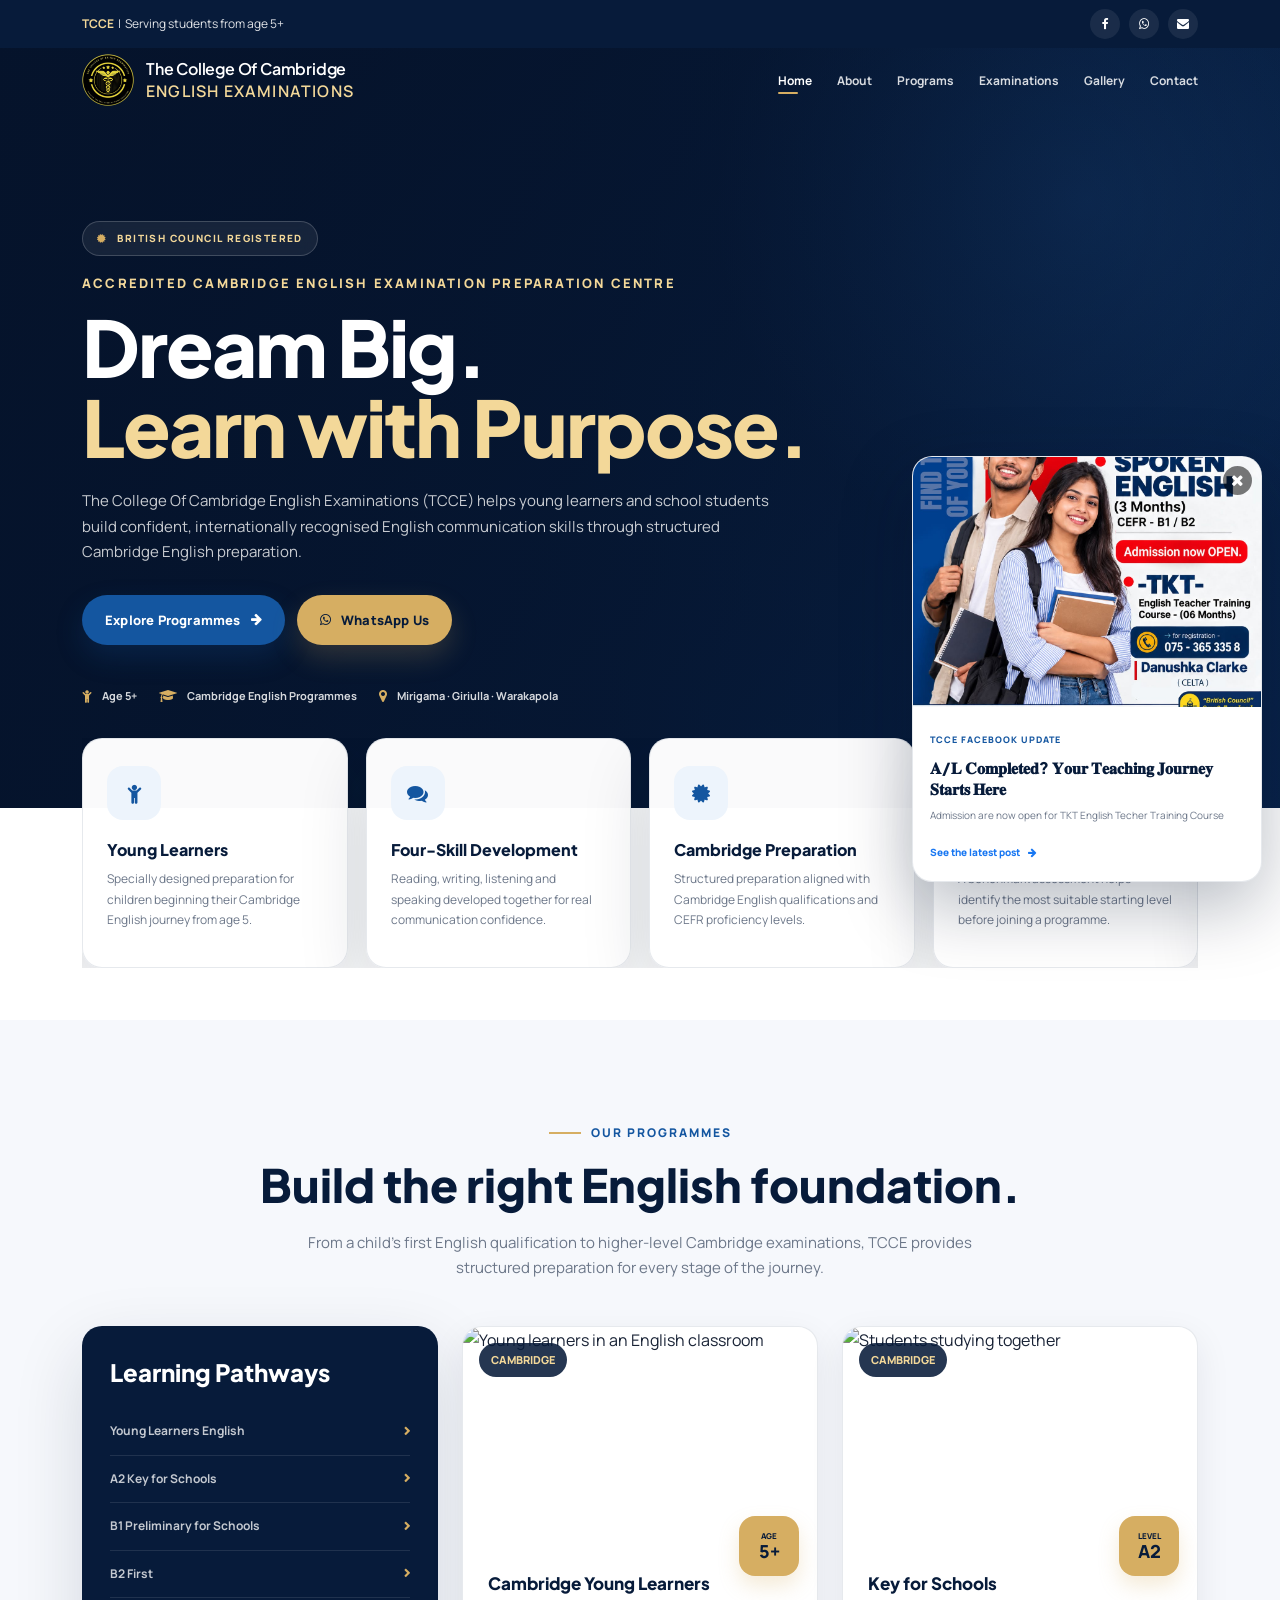
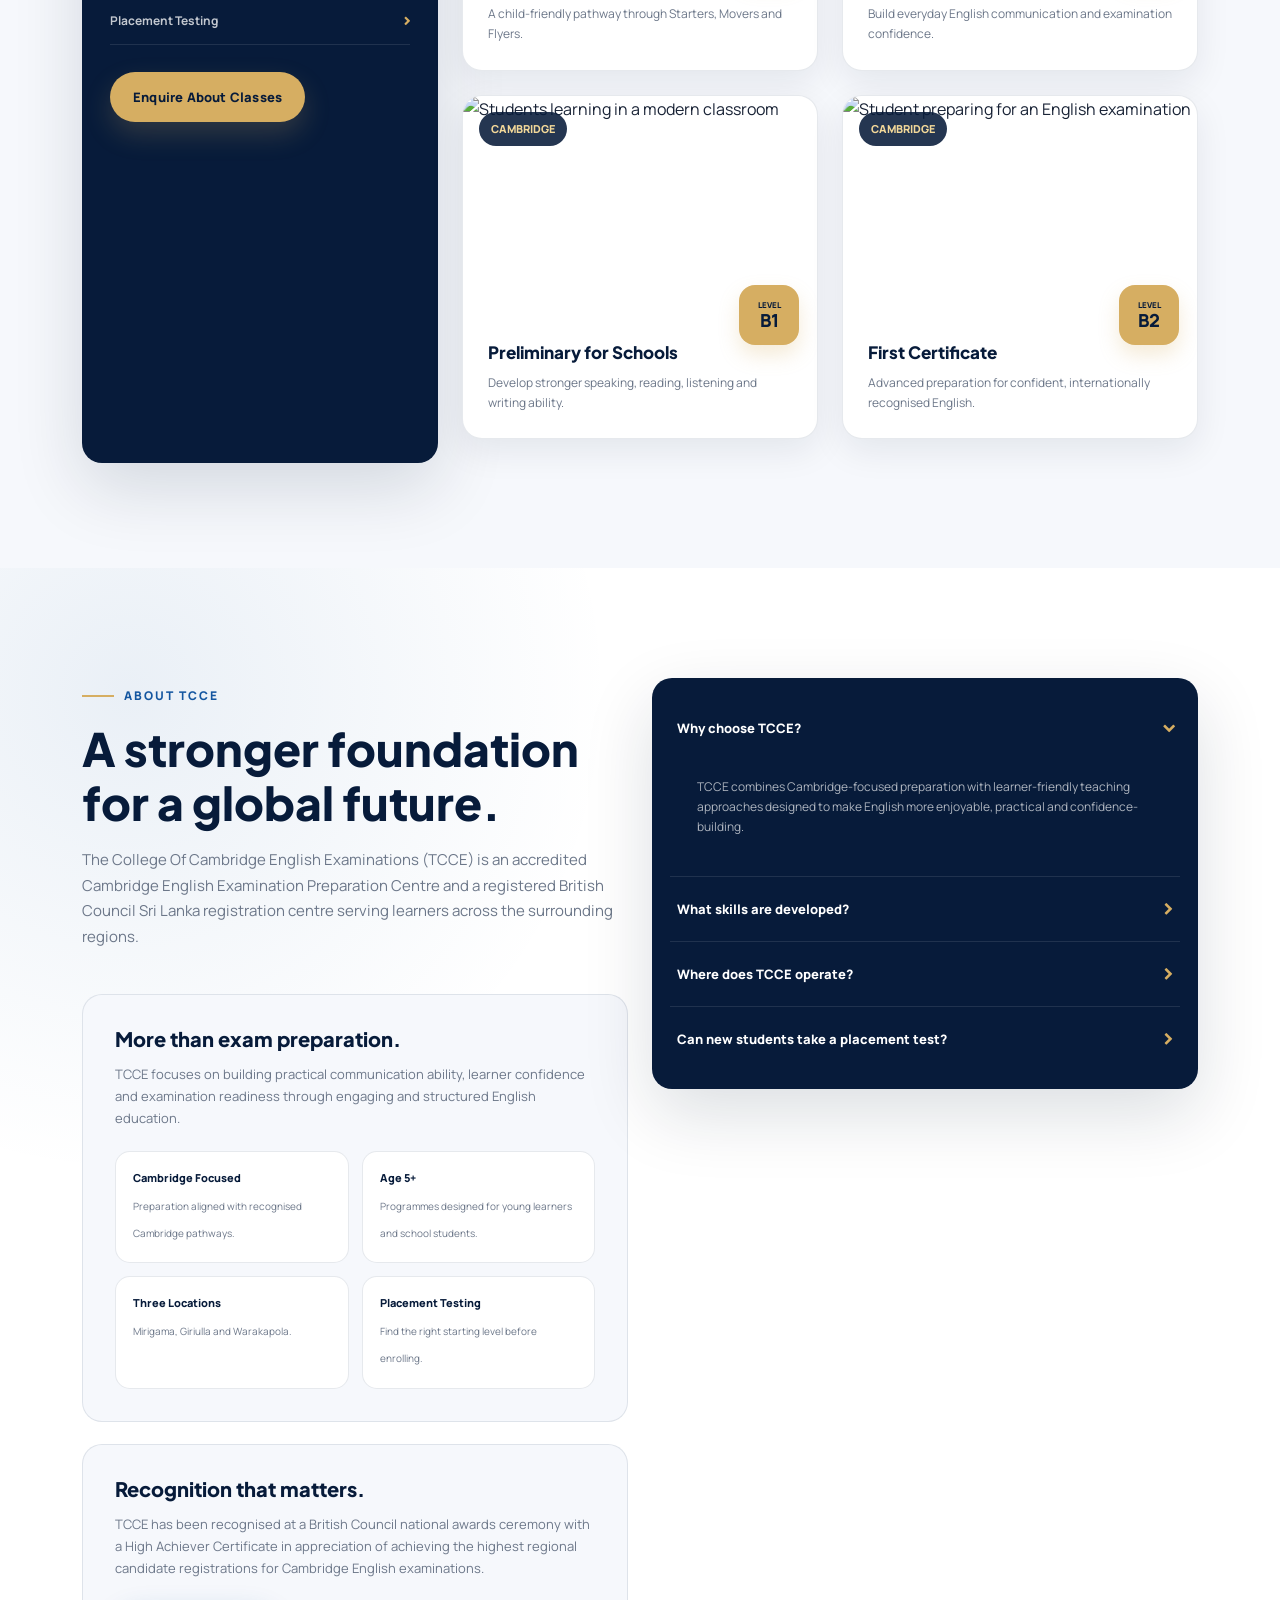
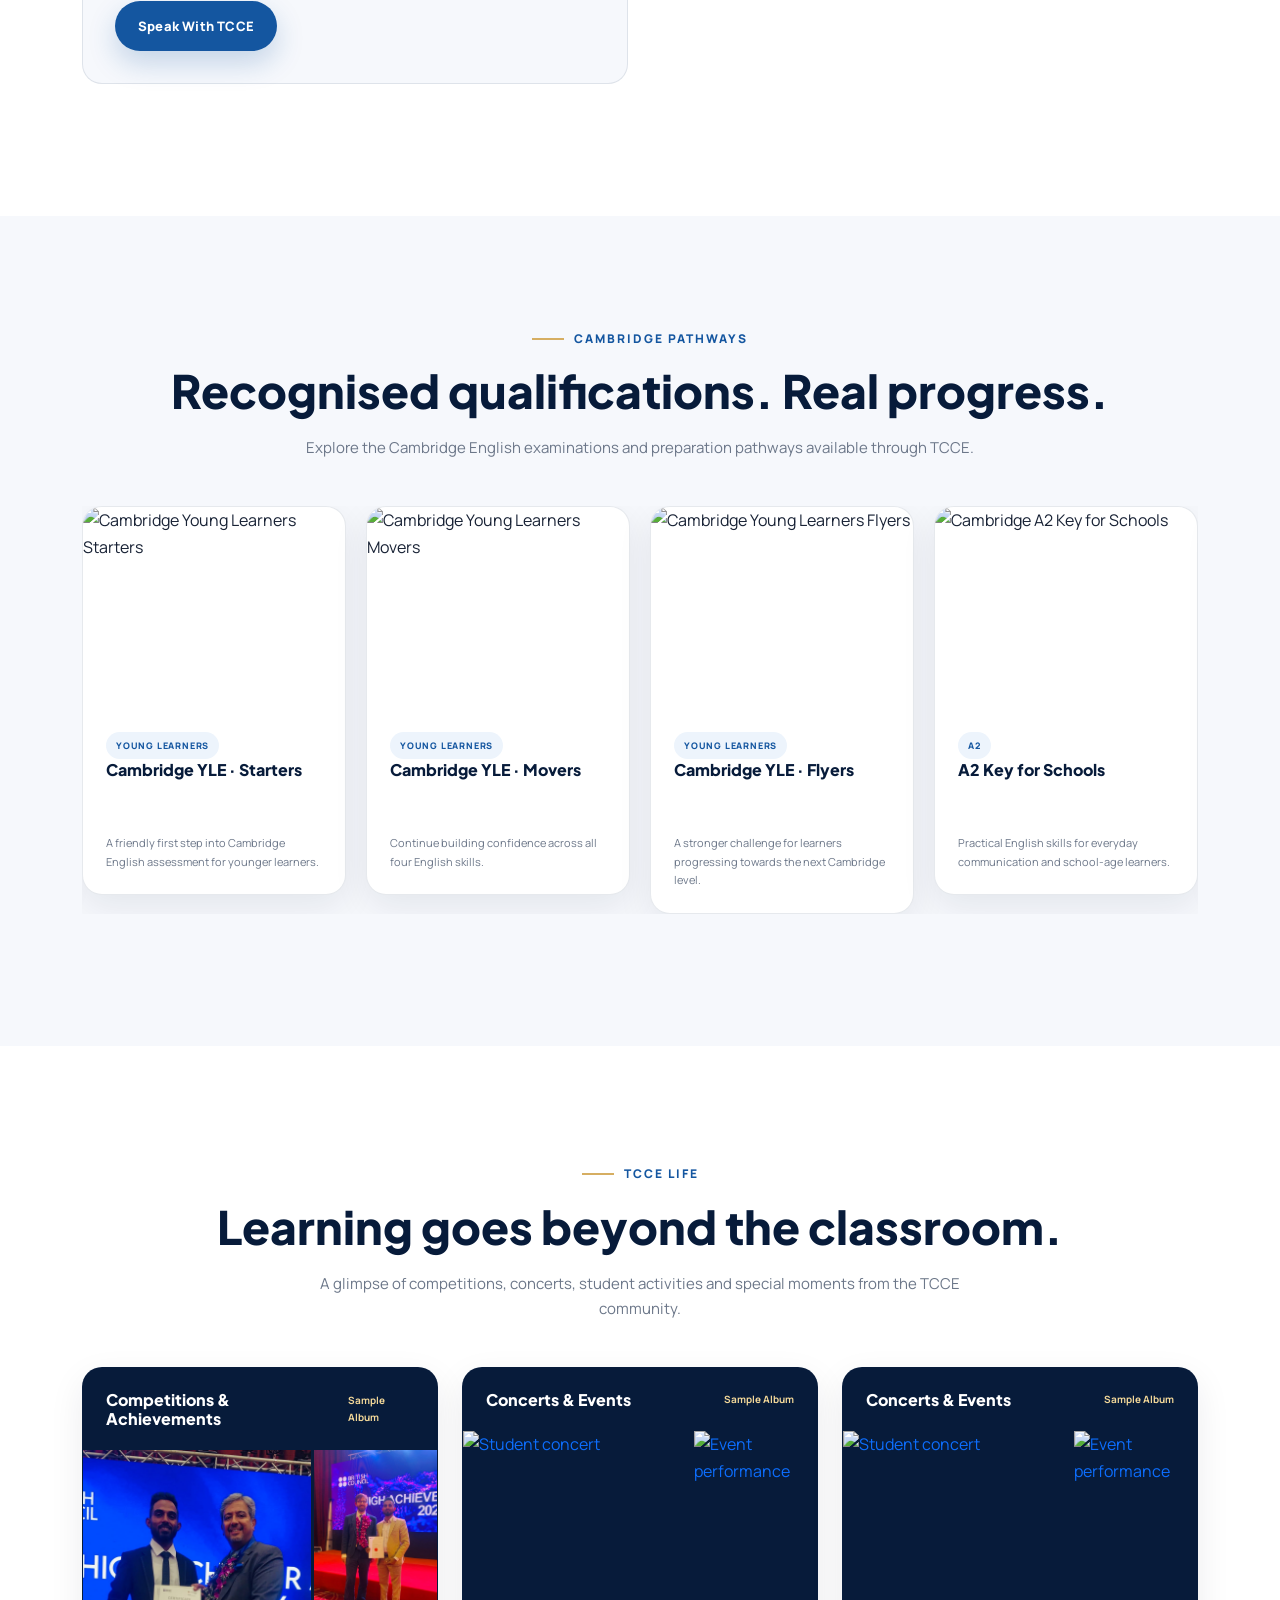
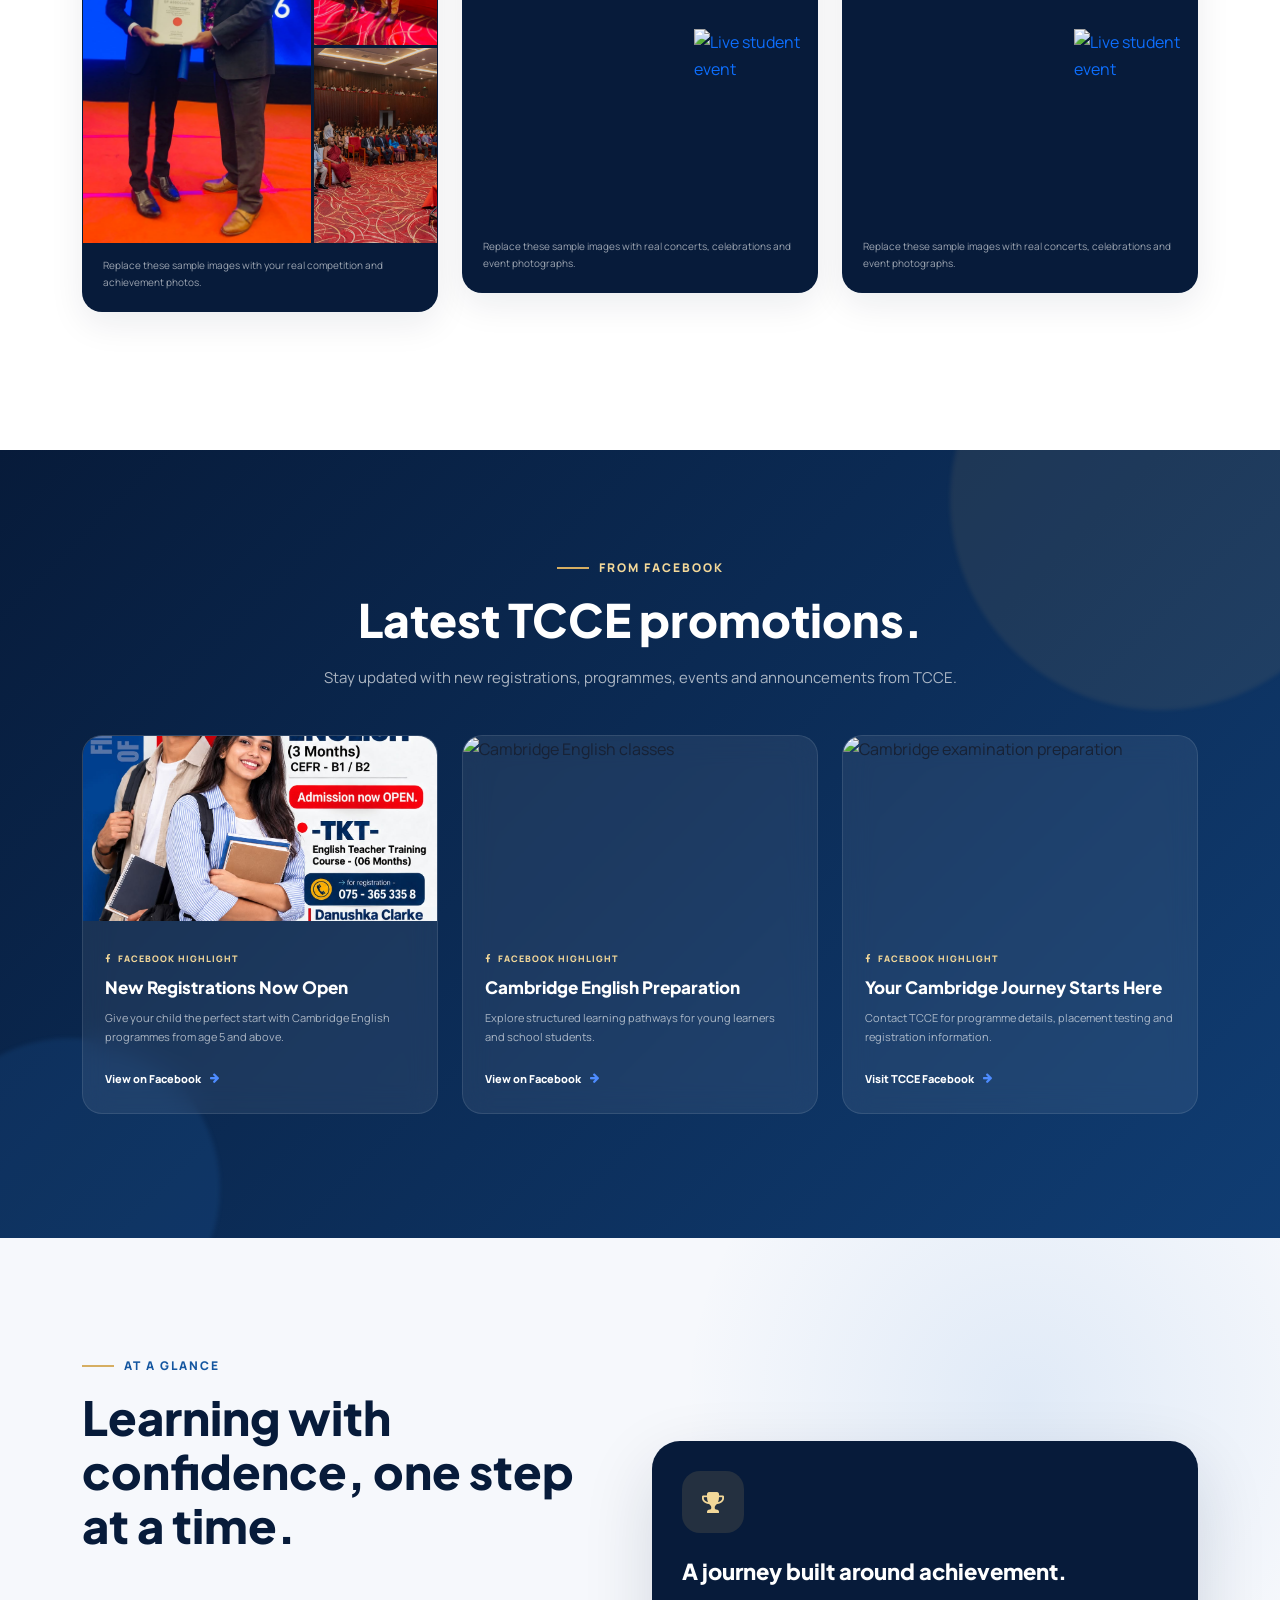
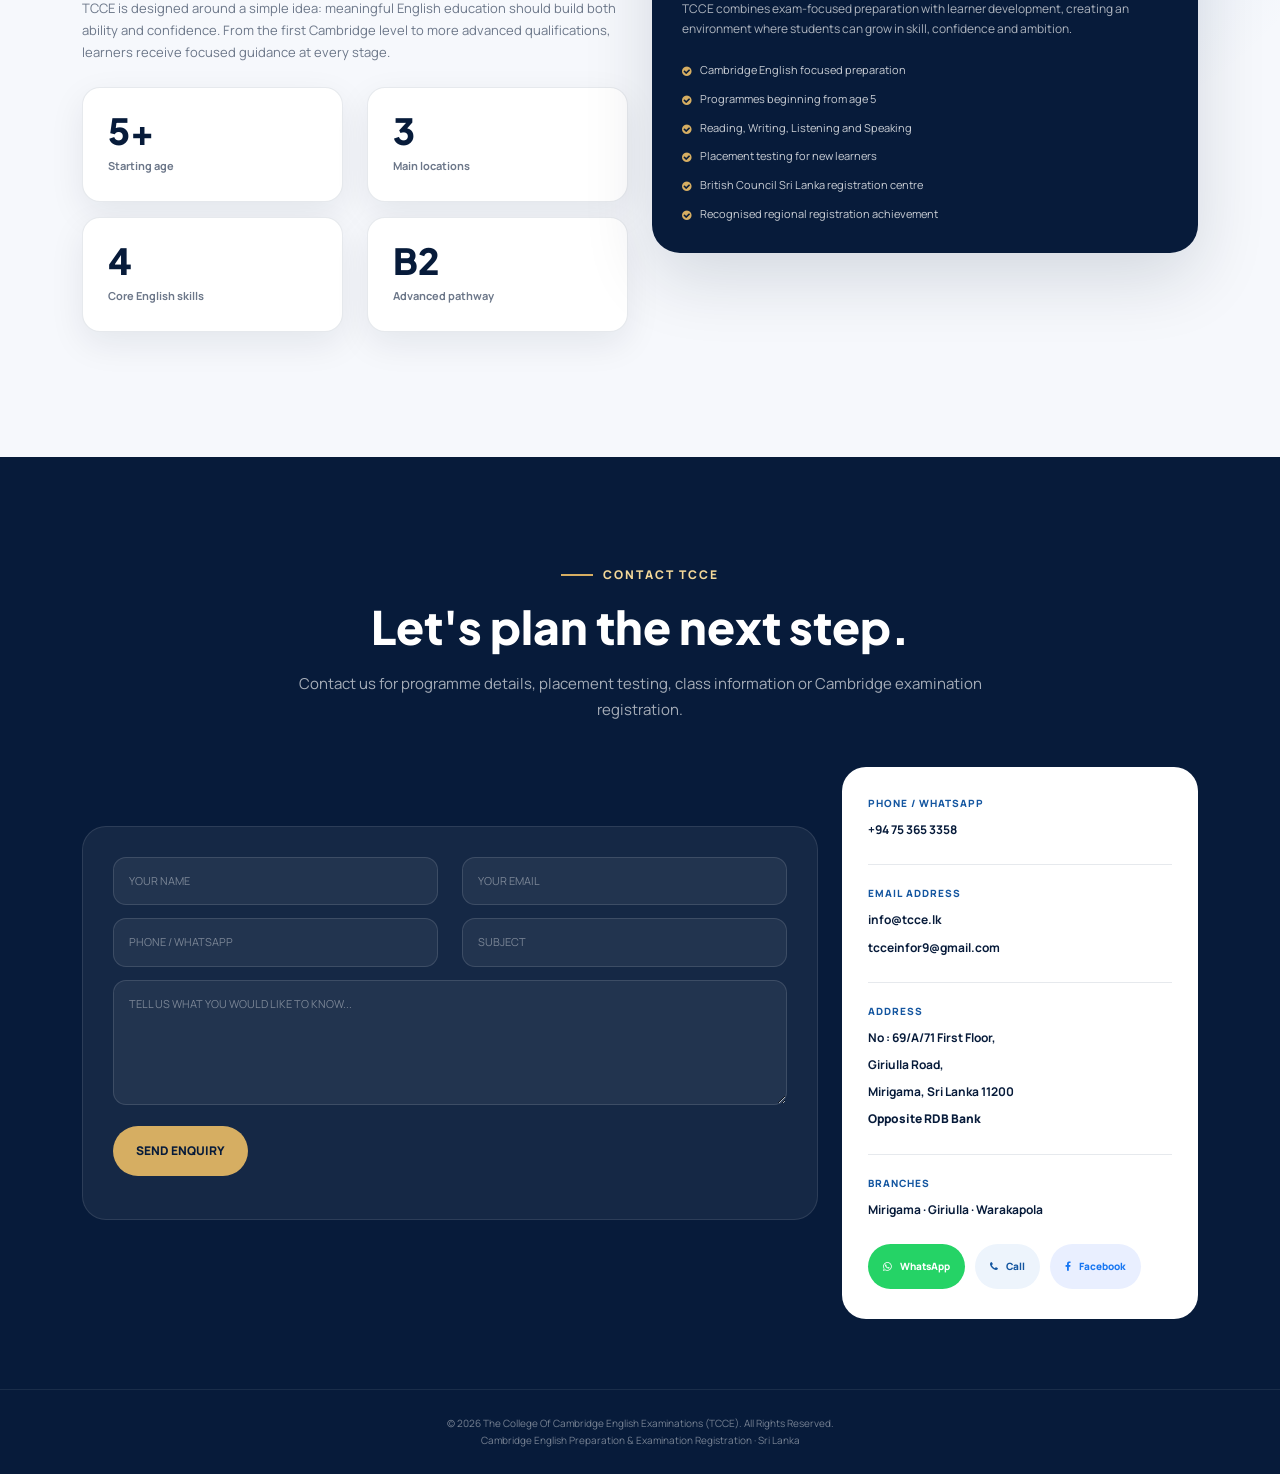
==== index.html @ 3c8681cf "demo-1 commit" ====
<!doctype html>
<html lang="en">
  <head>
    <meta charset="UTF-8" />

    <meta
      name="viewport"
      content="width=device-width, initial-scale=1, shrink-to-fit=no"
    />

    <meta
      name="description"
      content="The College Of Cambridge English Examinations (TCCE) is an accredited Cambridge English Examination Preparation Centre and British Council Sri Lanka registration centre serving students from age 5 and above."
    />

    <meta
      name="keywords"
      content="TCCE, Cambridge English, Cambridge Examinations Sri Lanka, Cambridge Young Learners, Mirigama English classes, Giriulla English classes, Warakapola English classes"
    />

    <meta
      name="author"
      content="The College Of Cambridge English Examinations"
    />

    <meta
      property="og:title"
      content="The College Of Cambridge English Examinations"
    />
    <meta
      property="og:description"
      content="Cambridge English preparation and examination registration for young learners and school students."
    />
    <meta property="og:type" content="website" />
    <meta property="og:url" content="https://tcce.lk" />

    <title>
      The College Of Cambridge English Examinations | TCCE Sri Lanka
    </title>

    <!-- Google Font -->
    <link
      href="https://fonts.googleapis.com/css2?family=Manrope:wght@400;500;600;700;800&family=Plus+Jakarta+Sans:wght@500;600;700;800&display=swap"
      rel="stylesheet"
    />

    <!-- Bootstrap -->
    <link href="css/bootstrap.min.css" rel="stylesheet" />

    <!-- Font Awesome -->
    <link rel="stylesheet" href="css/fontawesome.css" />

    <!-- Owl Carousel -->
    <link rel="stylesheet" href="css/owl.css" />

    <!-- Lightbox -->
    <link rel="stylesheet" href="css/lightbox.css" />

    <!-- Custom Styles -->
    <link rel="stylesheet" href="css/style.css" />
  </head>

  <body>
    <!-- =========================================================
     TOP BAR
========================================================= -->

    <div class="sub-header">
      <div class="container">
        <div class="row align-items-center">
          <div class="col-lg-8 col-sm-8">
            <div class="left-content">
              <p>
                <strong>TCCE</strong>
                &nbsp;|&nbsp; Serving students from age 5+
              </p>
            </div>
          </div>

          <div class="col-lg-4 col-sm-4">
            <div class="right-icons">
              <ul>
                <li>
                  <a
                    href="https://www.facebook.com/p/The-College-Of-Cambridge-English-Examinations-100087502778471/"
                    target="_blank"
                    aria-label="Facebook"
                  >
                    <i class="fa fa-facebook"></i>
                  </a>
                </li>

                <li>
                  <a
                    href="https://wa.me/94753653358"
                    target="_blank"
                    aria-label="WhatsApp"
                  >
                    <i class="fa fa-whatsapp"></i>
                  </a>
                </li>

                <li>
                  <a href="mailto:info@tcce.lk" aria-label="Email">
                    <i class="fa fa-envelope"></i>
                  </a>
                </li>
              </ul>
            </div>
          </div>
        </div>
      </div>
    </div>

    <!-- =========================================================
     HEADER
========================================================= -->

    <header class="header-area header-sticky">
      <div class="container">
        <div class="row">
          <div class="col-12">
            <nav class="main-nav">
              <a href="#top" class="logo">
                <img src="images/tcce-logo.png" alt="TCCE Logo" />

                <span class="logo-text">
                  <strong>The College Of Cambridge</strong>
                  <span>English Examinations</span>
                </span>
              </a>

              <ul class="nav">
                <li>
                  <a href="#top" class="active">Home</a>
                </li>

                <li>
                  <a href="#about">About</a>
                </li>

                <li>
                  <a href="#programs">Programs</a>
                </li>

                <li>
                  <a href="#examinations">Examinations</a>
                </li>

                <li>
                  <a href="#gallery">Gallery</a>
                </li>

                <li>
                  <a href="#contact">Contact</a>
                </li>
              </ul>

              <a class="menu-trigger">
                <span>Menu</span>
              </a>
            </nav>
          </div>
        </div>
      </div>
    </header>

    <!-- =========================================================
     HERO
========================================================= -->

    <section class="section main-banner" id="top" data-section="top">
      <video autoplay muted loop playsinline id="bg-video">
        <source src="media/course-video.mp4" type="video/mp4" />
      </video>

      <div class="video-overlay header-text">
        <div class="container">
          <div class="row">
            <div class="col-lg-12">
              <div class="caption">
                <div class="hero-badge">
                  <i class="fa fa-certificate"></i>
                  British Council Registered
                </div>

                <h6>
                  Accredited Cambridge English Examination Preparation Centre
                </h6>

                <h2>
                  Dream Big.<br />
                  <span>Learn with Purpose.</span>
                </h2>

                <p>
                  The College Of Cambridge English Examinations (TCCE) helps
                  young learners and school students build confident,
                  internationally recognised English communication skills
                  through structured Cambridge English preparation.
                </p>

                <div class="hero-buttons">
                  <a href="#programs" class="primary-btn">
                    Explore Programmes
                    <i class="fa fa-arrow-right"></i>
                  </a>

                  <a
                    href="https://wa.me/94753653358"
                    target="_blank"
                    class="secondary-btn"
                  >
                    <i class="fa fa-whatsapp"></i>
                    WhatsApp Us
                  </a>
                </div>

                <div class="hero-meta">
                  <div class="hero-meta-item">
                    <i class="fa fa-child"></i>
                    Age 5+
                  </div>

                  <div class="hero-meta-item">
                    <i class="fa fa-graduation-cap"></i>
                    Cambridge English Programmes
                  </div>

                  <div class="hero-meta-item">
                    <i class="fa fa-map-marker"></i>
                    Mirigama · Giriulla · Warakapola
                  </div>
                </div>
              </div>
            </div>
          </div>
        </div>
      </div>
    </section>

    <!-- =========================================================
     FEATURE STRIP
========================================================= -->

    <section class="services">
      <div class="container">
        <div class="row">
          <div class="col-lg-12">
            <div class="owl-service-item owl-carousel">
              <div class="item">
                <div class="icon">
                  <i class="fa fa-child"></i>
                </div>

                <div class="down-content">
                  <h4>Young Learners</h4>

                  <p>
                    Specially designed preparation for children beginning their
                    Cambridge English journey from age 5.
                  </p>
                </div>
              </div>

              <div class="item">
                <div class="icon">
                  <i class="fa fa-comments"></i>
                </div>

                <div class="down-content">
                  <h4>Four-Skill Development</h4>

                  <p>
                    Reading, writing, listening and speaking developed together
                    for real communication confidence.
                  </p>
                </div>
              </div>

              <div class="item">
                <div class="icon">
                  <i class="fa fa-certificate"></i>
                </div>

                <div class="down-content">
                  <h4>Cambridge Preparation</h4>

                  <p>
                    Structured preparation aligned with Cambridge English
                    qualifications and CEFR proficiency levels.
                  </p>
                </div>
              </div>

              <div class="item">
                <div class="icon">
                  <i class="fa fa-search"></i>
                </div>

                <div class="down-content">
                  <h4>Placement Testing</h4>

                  <p>
                    A benchmark assessment helps identify the most suitable
                    starting level before joining a programme.
                  </p>
                </div>
              </div>

              <div class="item">
                <div class="icon">
                  <i class="fa fa-map-marker"></i>
                </div>

                <div class="down-content">
                  <h4>Three Main Locations</h4>

                  <p>
                    Students can access TCCE programmes across Mirigama,
                    Giriulla and Warakapola.
                  </p>
                </div>
              </div>
            </div>
          </div>
        </div>
      </div>
    </section>

    <!-- =========================================================
     PROGRAMS
========================================================= -->

    <section class="upcoming-meetings" id="programs">
      <div class="container">
        <div class="row">
          <div class="col-lg-12">
            <div class="section-heading center-heading">
              <div class="eyebrow">Our Programmes</div>

              <h2>Build the right English foundation.</h2>

              <p>
                From a child's first English qualification to higher-level
                Cambridge examinations, TCCE provides structured preparation for
                every stage of the journey.
              </p>
            </div>
          </div>

          <div class="col-lg-4">
            <div class="categories">
              <h4>Learning Pathways</h4>

              <ul>
                <li>
                  <a href="#examinations">Young Learners English</a>
                </li>

                <li>
                  <a href="#examinations">A2 Key for Schools</a>
                </li>

                <li>
                  <a href="#examinations">B1 Preliminary for Schools</a>
                </li>

                <li>
                  <a href="#examinations">B2 First</a>
                </li>

                <li>
                  <a href="#contact">Placement Testing</a>
                </li>
              </ul>

              <div class="main-button-yellow">
                <a href="#contact"> Enquire About Classes </a>
              </div>
            </div>
          </div>

          <div class="col-lg-8">
            <div class="row">
              <div class="col-lg-6 mb-4">
                <div class="meeting-item">
                  <div class="thumb">
                    <div class="price">
                      <span>Programme</span>
                    </div>

                    <img
                      src="https://images.unsplash.com/photo-1503676260728-1c00da094a0b?auto=format&fit=crop&w=900&q=85"
                      alt="Young learners in an English classroom"
                    />
                  </div>

                  <div class="down-content">
                    <div class="date">
                      <h6>
                        Age
                        <span>5+</span>
                      </h6>
                    </div>

                    <a href="#examinations">
                      <h4>Cambridge Young Learners</h4>
                    </a>

                    <p>
                      A child-friendly pathway through Starters, Movers and
                      Flyers.
                    </p>
                  </div>
                </div>
              </div>

              <div class="col-lg-6 mb-4">
                <div class="meeting-item">
                  <div class="thumb">
                    <div class="price">
                      <span>Programme</span>
                    </div>

                    <img
                      src="https://images.unsplash.com/photo-1523240795612-9a054b0db644?auto=format&fit=crop&w=900&q=85"
                      alt="Students studying together"
                    />
                  </div>

                  <div class="down-content">
                    <div class="date">
                      <h6>
                        Level
                        <span>A2</span>
                      </h6>
                    </div>

                    <a href="#examinations">
                      <h4>Key for Schools</h4>
                    </a>

                    <p>
                      Build everyday English communication and examination
                      confidence.
                    </p>
                  </div>
                </div>
              </div>

              <div class="col-lg-6 mb-4">
                <div class="meeting-item">
                  <div class="thumb">
                    <div class="price">
                      <span>Programme</span>
                    </div>

                    <img
                      src="https://images.unsplash.com/photo-1524178232363-1fb2b075b655?auto=format&fit=crop&w=900&q=85"
                      alt="Students learning in a modern classroom"
                    />
                  </div>

                  <div class="down-content">
                    <div class="date">
                      <h6>
                        Level
                        <span>B1</span>
                      </h6>
                    </div>

                    <a href="#examinations">
                      <h4>Preliminary for Schools</h4>
                    </a>

                    <p>
                      Develop stronger speaking, reading, listening and writing
                      ability.
                    </p>
                  </div>
                </div>
              </div>

              <div class="col-lg-6 mb-4">
                <div class="meeting-item">
                  <div class="thumb">
                    <div class="price">
                      <span>Programme</span>
                    </div>

                    <img
                      src="https://images.unsplash.com/photo-1498079022511-d15614cb1c02?auto=format&fit=crop&w=900&q=85"
                      alt="Student preparing for an English examination"
                    />
                  </div>

                  <div class="down-content">
                    <div class="date">
                      <h6>
                        Level
                        <span>B2</span>
                      </h6>
                    </div>

                    <a href="#examinations">
                      <h4>First Certificate</h4>
                    </a>

                    <p>
                      Advanced preparation for confident, internationally
                      recognised English.
                    </p>
                  </div>
                </div>
              </div>
            </div>
          </div>
        </div>
      </div>
    </section>

    <!-- =========================================================
     ABOUT / WHY TCCE
========================================================= -->

    <section class="apply-now" id="about">
      <div class="container">
        <div class="row">
          <div class="col-lg-6 align-self-center">
            <div class="section-heading">
              <div class="eyebrow">About TCCE</div>

              <h2>A stronger foundation for a global future.</h2>

              <p>
                The College Of Cambridge English Examinations (TCCE) is an
                accredited Cambridge English Examination Preparation Centre and
                a registered British Council Sri Lanka registration centre
                serving learners across the surrounding regions.
              </p>
            </div>

            <div class="item">
              <h3>More than exam preparation.</h3>

              <p>
                TCCE focuses on building practical communication ability,
                learner confidence and examination readiness through engaging
                and structured English education.
              </p>

              <div class="about-highlight">
                <div class="highlight-box">
                  <strong>Cambridge Focused</strong>
                  <span
                    >Preparation aligned with recognised Cambridge
                    pathways.</span
                  >
                </div>

                <div class="highlight-box">
                  <strong>Age 5+</strong>
                  <span
                    >Programmes designed for young learners and school
                    students.</span
                  >
                </div>

                <div class="highlight-box">
                  <strong>Three Locations</strong>
                  <span>Mirigama, Giriulla and Warakapola.</span>
                </div>

                <div class="highlight-box">
                  <strong>Placement Testing</strong>
                  <span>Find the right starting level before enrolling.</span>
                </div>
              </div>
            </div>

            <div class="item">
              <h3>Recognition that matters.</h3>

              <p>
                TCCE has been recognised at a British Council national awards
                ceremony with a High Achiever Certificate in appreciation of
                achieving the highest regional candidate registrations for
                Cambridge English examinations.
              </p>

              <div class="main-button-red">
                <a href="#contact"> Speak With TCCE </a>
              </div>
            </div>
          </div>

          <div class="col-lg-6">
            <div class="accordions is-first-expanded">
              <article class="accordion is-open">
                <div class="accordion-head">
                  <span>Why choose TCCE?</span>

                  <span class="icon">
                    <i class="fa fa-chevron-right"></i>
                  </span>
                </div>

                <div class="accordion-body" style="display: block">
                  <div class="content">
                    <p>
                      TCCE combines Cambridge-focused preparation with
                      learner-friendly teaching approaches designed to make
                      English more enjoyable, practical and confidence-building.
                    </p>
                  </div>
                </div>
              </article>

              <article class="accordion">
                <div class="accordion-head">
                  <span> What skills are developed? </span>

                  <span class="icon">
                    <i class="fa fa-chevron-right"></i>
                  </span>
                </div>

                <div class="accordion-body">
                  <div class="content">
                    <p>
                      Learners work across Reading, Writing, Listening and
                      Speaking, with activities structured around their
                      Cambridge level and learning stage.
                    </p>
                  </div>
                </div>
              </article>

              <article class="accordion">
                <div class="accordion-head">
                  <span> Where does TCCE operate? </span>

                  <span class="icon">
                    <i class="fa fa-chevron-right"></i>
                  </span>
                </div>

                <div class="accordion-body">
                  <div class="content">
                    <p>
                      TCCE serves learners through its main locations in
                      Mirigama, Giriulla and Warakapola.
                    </p>
                  </div>
                </div>
              </article>

              <article class="accordion last-accordion">
                <div class="accordion-head">
                  <span> Can new students take a placement test? </span>

                  <span class="icon">
                    <i class="fa fa-chevron-right"></i>
                  </span>
                </div>

                <div class="accordion-body">
                  <div class="content">
                    <p>
                      Yes. Prospective students can complete a placement
                      assessment to help identify an appropriate benchmark level
                      before joining a programme.
                    </p>
                  </div>
                </div>
              </article>
            </div>
          </div>
        </div>
      </div>
    </section>

    <!-- =========================================================
     EXAMINATIONS
========================================================= -->

    <section class="our-courses" id="examinations">
      <div class="container">
        <div class="row">
          <div class="col-lg-12">
            <div class="section-heading center-heading">
              <div class="eyebrow">Cambridge Pathways</div>

              <h2>Recognised qualifications. Real progress.</h2>

              <p>
                Explore the Cambridge English examinations and preparation
                pathways available through TCCE.
              </p>
            </div>
          </div>

          <div class="col-lg-12">
            <div class="owl-courses-item owl-carousel">
              <div class="item">
                <img
                  src="https://images.unsplash.com/photo-1509062522246-3755977927d7?auto=format&fit=crop&w=1000&q=85"
                  alt="Cambridge Young Learners Starters"
                />

                <div class="down-content">
                  <span class="course-tag"> Young Learners </span>

                  <h4>Cambridge YLE · Starters</h4>

                  <p class="course-description">
                    A friendly first step into Cambridge English assessment for
                    younger learners.
                  </p>
                </div>
              </div>

              <div class="item">
                <img
                  src="https://images.unsplash.com/photo-1503676382389-4809596d5290?auto=format&fit=crop&w=1000&q=85"
                  alt="Cambridge Young Learners Movers"
                />

                <div class="down-content">
                  <span class="course-tag"> Young Learners </span>

                  <h4>Cambridge YLE · Movers</h4>

                  <p class="course-description">
                    Continue building confidence across all four English skills.
                  </p>
                </div>
              </div>

              <div class="item">
                <img
                  src="https://images.unsplash.com/photo-1509062522246-3755977927d7?auto=format&fit=crop&w=1000&q=85"
                  alt="Cambridge Young Learners Flyers"
                />

                <div class="down-content">
                  <span class="course-tag"> Young Learners </span>

                  <h4>Cambridge YLE · Flyers</h4>

                  <p class="course-description">
                    A stronger challenge for learners progressing towards the
                    next Cambridge level.
                  </p>
                </div>
              </div>

              <div class="item">
                <img
                  src="https://images.unsplash.com/photo-1434030216411-0b793f4b4173?auto=format&fit=crop&w=1000&q=85"
                  alt="Cambridge A2 Key for Schools"
                />

                <div class="down-content">
                  <span class="course-tag"> A2 </span>

                  <h4>A2 Key for Schools</h4>

                  <p class="course-description">
                    Practical English skills for everyday communication and
                    school-age learners.
                  </p>
                </div>
              </div>

              <div class="item">
                <img
                  src="https://images.unsplash.com/photo-1522202176988-66273c2fd55f?auto=format&fit=crop&w=1000&q=85"
                  alt="Cambridge B1 Preliminary for Schools"
                />

                <div class="down-content">
                  <span class="course-tag"> B1 </span>

                  <h4>B1 Preliminary for Schools</h4>

                  <p class="course-description">
                    Intermediate English development with focused examination
                    preparation.
                  </p>
                </div>
              </div>

              <div class="item">
                <img
                  src="https://images.unsplash.com/photo-1522202176988-66273c2fd55f?auto=format&fit=crop&w=1000&q=85"
                  alt="Cambridge B2 First"
                />

                <div class="down-content">
                  <span class="course-tag"> B2 </span>

                  <h4>B2 First</h4>

                  <p class="course-description">
                    Advanced English preparation for learners ready to
                    demonstrate stronger independent communication.
                  </p>
                </div>
              </div>

              <div class="item">
                <img
                  src="https://images.unsplash.com/photo-1516321318423-f06f85e504b3?auto=format&fit=crop&w=1000&q=85"
                  alt="English placement test"
                />

                <div class="down-content">
                  <span class="course-tag"> Assessment </span>

                  <h4>Placement Testing</h4>

                  <p class="course-description">
                    Identify a suitable starting level before beginning a TCCE
                    programme.
                  </p>
                </div>
              </div>
            </div>
          </div>
        </div>
      </div>
    </section>

    <!-- =========================================================
     GALLERY
========================================================= -->

    <section class="gallery-section" id="gallery">
      <div class="container">
        <div class="row">
          <div class="col-lg-12">
            <div class="section-heading center-heading">
              <div class="eyebrow">TCCE Life</div>

              <h2>Learning goes beyond the classroom.</h2>

              <p>
                A glimpse of competitions, concerts, student activities and
                special moments from the TCCE community.
              </p>
            </div>
          </div>

          <!-- Album 1 -->
          <div class="col-lg-4">
            <div class="gallery-album">
              <div class="gallery-album-header">
                <h4>Competitions & Achievements</h4>

                <span> Sample Album </span>
              </div>

              <div class="gallery-grid">
                <a
                  href="images/img-achive-1.jpg"
                  data-lightbox="gallery-competitions"
                  class="gallery-image"
                >
                  <img
                    src="images/img-achive-1.jpg"
                    alt="Student competition"
                  />
                </a>

                <div class="gallery-stack">
                  <a
                    href="images/image-achive-2.jpg"
                    data-lightbox="gallery-competitions"
                    class="gallery-image"
                  >
                    <img
                      src="images/image-achive-2.jpg"
                      alt="Students working together"
                    />
                  </a>

                  <a
                    href="images/img-achive-3.jpg"
                    data-lightbox="gallery-competitions"
                    class="gallery-image"
                  >
                    <img src="images/img-achive-3.jpg" alt="Student activity" />
                  </a>
                </div>
              </div>

              <div class="gallery-note">
                Replace these sample images with your real competition and
                achievement photos.
              </div>
            </div>
          </div>

          <!-- Album 2 -->
          <div class="col-lg-4">
            <div class="gallery-album">
              <div class="gallery-album-header">
                <h4>Concerts & Events</h4>

                <span> Sample Album </span>
              </div>

              <div class="gallery-grid">
                <a
                  href="https://images.unsplash.com/photo-1506157786151-b8491531f063?auto=format&fit=crop&w=1400&q=90"
                  data-lightbox="gallery-events"
                  class="gallery-image"
                >
                  <img
                    src="https://images.unsplash.com/photo-1506157786151-b8491531f063?auto=format&fit=crop&w=900&q=85"
                    alt="Student concert"
                  />
                </a>

                <div class="gallery-stack">
                  <a
                    href="https://images.unsplash.com/photo-1503095396549-807759245b35?auto=format&fit=crop&w=1400&q=90"
                    data-lightbox="gallery-events"
                    class="gallery-image"
                  >
                    <img
                      src="https://images.unsplash.com/photo-1503095396549-807759245b35?auto=format&fit=crop&w=700&q=85"
                      alt="Event performance"
                    />
                  </a>

                  <a
                    href="https://images.unsplash.com/photo-1524368535928-5b5e00ddc76b?auto=format&fit=crop&w=1400&q=90"
                    data-lightbox="gallery-events"
                    class="gallery-image"
                  >
                    <img
                      src="https://images.unsplash.com/photo-1524368535928-5b5e00ddc76b?auto=format&fit=crop&w=700&q=85"
                      alt="Live student event"
                    />
                  </a>
                </div>
              </div>

              <div class="gallery-note">
                Replace these sample images with real concerts, celebrations and
                event photographs.
              </div>
            </div>
          </div>

          <!-- Album 3 -->
          <div class="col-lg-4">
            <div class="gallery-album">
              <div class="gallery-album-header">
                <h4>Concerts & Events</h4>

                <span> Sample Album </span>
              </div>

              <div class="gallery-grid">
                <a
                  href="https://images.unsplash.com/photo-1506157786151-b8491531f063?auto=format&fit=crop&w=1400&q=90"
                  data-lightbox="gallery-events"
                  class="gallery-image"
                >
                  <img
                    src="https://images.unsplash.com/photo-1506157786151-b8491531f063?auto=format&fit=crop&w=900&q=85"
                    alt="Student concert"
                  />
                </a>

                <div class="gallery-stack">
                  <a
                    href="https://images.unsplash.com/photo-1503095396549-807759245b35?auto=format&fit=crop&w=1400&q=90"
                    data-lightbox="gallery-events"
                    class="gallery-image"
                  >
                    <img
                      src="https://images.unsplash.com/photo-1503095396549-807759245b35?auto=format&fit=crop&w=700&q=85"
                      alt="Event performance"
                    />
                  </a>

                  <a
                    href="https://images.unsplash.com/photo-1524368535928-5b5e00ddc76b?auto=format&fit=crop&w=1400&q=90"
                    data-lightbox="gallery-events"
                    class="gallery-image"
                  >
                    <img
                      src="https://images.unsplash.com/photo-1524368535928-5b5e00ddc76b?auto=format&fit=crop&w=700&q=85"
                      alt="Live student event"
                    />
                  </a>
                </div>
              </div>

              <div class="gallery-note">
                Replace these sample images with real concerts, celebrations and
                event photographs.
              </div>
            </div>
          </div>
        </div>
      </div>
    </section>

    <!-- =========================================================
     FACEBOOK PROMOTIONS
========================================================= -->

    <section class="facebook-promo">
      <div class="container">
        <div class="row">
          <div class="col-lg-12">
            <div class="section-heading center-heading">
              <div class="eyebrow" style="color: #f3d899">From Facebook</div>

              <h2>Latest TCCE promotions.</h2>

              <p>
                Stay updated with new registrations, programmes, events and
                announcements from TCCE.
              </p>
            </div>
          </div>

          <div class="col-lg-4 mb-4">
            <div class="promo-card">
              <div class="promo-card-image">
                <img
                  src="images/fb-post.jpg"
                  alt="New Cambridge English registrations"
                />
              </div>

              <div class="promo-card-content">
                <div class="promo-badge">
                  <i class="fa fa-facebook"></i>
                  Facebook Highlight
                </div>

                <h4>New Registrations Now Open</h4>

                <p>
                  Give your child the perfect start with Cambridge English
                  programmes from age 5 and above.
                </p>

                <a
                  class="facebook-button"
                  href="https://www.facebook.com/p/The-College-Of-Cambridge-English-Examinations-100087502778471/"
                  target="_blank"
                >
                  View on Facebook
                  <i class="fa fa-arrow-right"></i>
                </a>
              </div>
            </div>
          </div>

          <div class="col-lg-4 mb-4">
            <div class="promo-card">
              <div class="promo-card-image">
                <img
                  src="https://images.unsplash.com/photo-1524178232363-1fb2b075b655?auto=format&fit=crop&w=1000&q=85"
                  alt="Cambridge English classes"
                />
              </div>

              <div class="promo-card-content">
                <div class="promo-badge">
                  <i class="fa fa-facebook"></i>
                  Facebook Highlight
                </div>

                <h4>Cambridge English Preparation</h4>

                <p>
                  Explore structured learning pathways for young learners and
                  school students.
                </p>

                <a
                  class="facebook-button"
                  href="https://www.facebook.com/p/The-College-Of-Cambridge-English-Examinations-100087502778471/"
                  target="_blank"
                >
                  View on Facebook
                  <i class="fa fa-arrow-right"></i>
                </a>
              </div>
            </div>
          </div>

          <div class="col-lg-4 mb-4">
            <div class="promo-card">
              <div class="promo-card-image">
                <img
                  src="https://images.unsplash.com/photo-1434030216411-0b793f4b4173?auto=format&fit=crop&w=1000&q=85"
                  alt="Cambridge examination preparation"
                />
              </div>

              <div class="promo-card-content">
                <div class="promo-badge">
                  <i class="fa fa-facebook"></i>
                  Facebook Highlight
                </div>

                <h4>Your Cambridge Journey Starts Here</h4>

                <p>
                  Contact TCCE for programme details, placement testing and
                  registration information.
                </p>

                <a
                  class="facebook-button"
                  href="https://www.facebook.com/p/The-College-Of-Cambridge-English-Examinations-100087502778471/"
                  target="_blank"
                >
                  Visit TCCE Facebook
                  <i class="fa fa-arrow-right"></i>
                </a>
              </div>
            </div>
          </div>
        </div>
      </div>
    </section>

    <!-- =========================================================
     FACTS / ACHIEVEMENT
========================================================= -->

    <section class="our-facts">
      <div class="container">
        <div class="row">
          <div class="col-lg-6">
            <div class="facts-intro">
              <div class="section-heading">
                <div class="eyebrow">At a Glance</div>

                <h2>Learning with confidence, one step at a time.</h2>
              </div>

              <p>
                TCCE is designed around a simple idea: meaningful English
                education should build both ability and confidence. From the
                first Cambridge level to more advanced qualifications, learners
                receive focused guidance at every stage.
              </p>
            </div>

            <div class="row mt-4">
              <div class="col-md-6">
                <div class="count-area-content">
                  <div class="count-digit">5+</div>

                  <div class="count-title">Starting age</div>
                </div>
              </div>

              <div class="col-md-6">
                <div class="count-area-content">
                  <div class="count-digit">3</div>

                  <div class="count-title">Main locations</div>
                </div>
              </div>

              <div class="col-md-6">
                <div class="count-area-content">
                  <div class="count-digit">4</div>

                  <div class="count-title">Core English skills</div>
                </div>
              </div>

              <div class="col-md-6">
                <div class="count-area-content">
                  <div class="count-digit">B2</div>

                  <div class="count-title">Advanced pathway</div>
                </div>
              </div>
            </div>
          </div>

          <div class="col-lg-6 align-self-center">
            <div class="achievement-card">
              <div class="achievement-icon">
                <i class="fa fa-trophy"></i>
              </div>

              <h3>A journey built around achievement.</h3>

              <p>
                TCCE combines exam-focused preparation with learner development,
                creating an environment where students can grow in skill,
                confidence and ambition.
              </p>

              <div class="achievement-points">
                <div class="achievement-point">
                  <i class="fa fa-check-circle"></i>
                  <span>Cambridge English focused preparation</span>
                </div>

                <div class="achievement-point">
                  <i class="fa fa-check-circle"></i>
                  <span>Programmes beginning from age 5</span>
                </div>

                <div class="achievement-point">
                  <i class="fa fa-check-circle"></i>
                  <span>Reading, Writing, Listening and Speaking</span>
                </div>

                <div class="achievement-point">
                  <i class="fa fa-check-circle"></i>
                  <span>Placement testing for new learners</span>
                </div>

                <div class="achievement-point">
                  <i class="fa fa-check-circle"></i>
                  <span>British Council Sri Lanka registration centre</span>
                </div>

                <div class="achievement-point">
                  <i class="fa fa-check-circle"></i>
                  <span>Recognised regional registration achievement</span>
                </div>
              </div>
            </div>
          </div>
        </div>
      </div>
    </section>

    <!-- =========================================================
     CONTACT
========================================================= -->

    <section class="contact-us" id="contact">
      <div class="container">
        <div class="row">
          <div class="col-lg-12">
            <div class="section-heading center-heading">
              <div class="eyebrow" style="color: #f3d899">Contact TCCE</div>

              <h2>Let's plan the next step.</h2>

              <p>
                Contact us for programme details, placement testing, class
                information or Cambridge examination registration.
              </p>
            </div>
          </div>

          <div class="col-lg-8 align-self-center">
            <div class="contact-card">
              <form id="contactForm">
                <div class="row">
                  <div class="col-lg-6">
                    <fieldset>
                      <input
                        name="name"
                        type="text"
                        id="name"
                        placeholder="YOUR NAME"
                        required
                      />
                    </fieldset>
                  </div>

                  <div class="col-lg-6">
                    <fieldset>
                      <input
                        name="email"
                        type="email"
                        id="email"
                        placeholder="YOUR EMAIL"
                        required
                      />
                    </fieldset>
                  </div>

                  <div class="col-lg-6">
                    <fieldset>
                      <input
                        name="phone"
                        type="text"
                        id="phone"
                        placeholder="PHONE / WHATSAPP"
                        required
                      />
                    </fieldset>
                  </div>

                  <div class="col-lg-6">
                    <fieldset>
                      <input
                        name="subject"
                        type="text"
                        id="subject"
                        placeholder="SUBJECT"
                        required
                      />
                    </fieldset>
                  </div>

                  <div class="col-lg-12">
                    <fieldset>
                      <textarea
                        name="message"
                        id="message"
                        placeholder="TELL US WHAT YOU WOULD LIKE TO KNOW..."
                        required
                      ></textarea>
                    </fieldset>
                  </div>

                  <div class="col-lg-12">
                    <fieldset>
                      <button type="submit" id="form-submit" class="button">
                        SEND ENQUIRY
                      </button>
                    </fieldset>
                  </div>
                </div>
              </form>
            </div>
          </div>

          <div class="col-lg-4">
            <div class="right-info">
              <ul>
                <li>
                  <h6>Phone / WhatsApp</h6>

                  <span> +94 75 365 3358 </span>
                </li>

                <li>
                  <h6>Email Address</h6>

                  <a href="mailto:info@tcce.lk"> info@tcce.lk </a>

                  <br />

                  <a href="mailto:tcceinfor9@gmail.com">
                    tcceinfor9@gmail.com
                  </a>
                </li>

                <li>
                  <h6>Address</h6>

                  <span>
                    No : 69/A/71 First Floor,<br />
                    Giriulla Road,<br />
                    Mirigama, Sri Lanka 11200<br />
                    <strong>Opposite RDB Bank</strong>
                  </span>
                </li>

                <li>
                  <h6>Branches</h6>

                  <span> Mirigama · Giriulla · Warakapola </span>
                </li>
              </ul>

              <div class="quick-contact-buttons">
                <a
                  class="whatsapp-btn"
                  href="https://wa.me/94753653358"
                  target="_blank"
                >
                  <i class="fa fa-whatsapp"></i>
                  WhatsApp
                </a>

                <a class="call-btn" href="tel:+94753653358">
                  <i class="fa fa-phone"></i>
                  Call
                </a>

                <a
                  class="facebook-btn"
                  href="https://www.facebook.com/p/The-College-Of-Cambridge-English-Examinations-100087502778471/"
                  target="_blank"
                >
                  <i class="fa fa-facebook"></i>
                  Facebook
                </a>
              </div>
            </div>
          </div>
        </div>
      </div>

      <div class="footer">
        <div class="container">
          <p>
            © 2026 The College Of Cambridge English Examinations (TCCE). All
            Rights Reserved.
            <br />
            Cambridge English Preparation & Examination Registration · Sri Lanka
          </p>
        </div>
      </div>
    </section>

    <!-- =========================================================
     FLOATING FACEBOOK PROMOTION
========================================================= -->

    <div class="floating-promo" id="floatingPromo">
      <div class="floating-promo-image">
        <img src="images/fb-post.jpg" alt="TCCE promotion" />

        <button
          class="promo-close"
          id="promoClose"
          aria-label="Close promotion"
        >
          <i class="fa fa-times"></i>
        </button>
      </div>

      <div class="floating-promo-content">
        <small> TCCE Facebook Update </small>

        <h4>𝐀/𝐋 𝐂𝐨𝐦𝐩𝐥𝐞𝐭𝐞𝐝? 𝐘𝐨𝐮𝐫 𝐓𝐞𝐚𝐜𝐡𝐢𝐧𝐠 𝐉𝐨𝐮𝐫𝐧𝐞𝐲 𝐒𝐭𝐚𝐫𝐭𝐬 𝐇𝐞𝐫𝐞</h4>

        <p>Admission are now open for TKT English Techer Training Course</p>

        <a
          href="https://www.facebook.com/p/The-College-Of-Cambridge-English-Examinations-100087502778471/"
          target="_blank"
        >
          See the latest post
          <i class="fa fa-arrow-right"></i>
        </a>
      </div>
    </div>

    <!-- =========================================================
     SCRIPTS
========================================================= -->

    <script src="js/jquery.min.js"></script>
    <script src="vendor/bootstrap/js/bootstrap.bundle.min.js"></script>
    <script src="js/owl-carousel.js"></script>
    <script src="js/lightbox.js"></script>

    <script>
      $(document).ready(function () {
        /* ----------------------------------------
           MOBILE MENU
        ---------------------------------------- */

        $(".menu-trigger").on("click", function () {
          $(".main-nav .nav").toggleClass("mobile-open");
        });

        $(".main-nav .nav a").on("click", function () {
          $(".main-nav .nav").removeClass("mobile-open");
        });

        /* ----------------------------------------
           STICKY HEADER
        ---------------------------------------- */

        function updateHeader() {
          if ($(window).scrollTop() > 80) {
            $(".header-area").addClass("sticky");
          } else {
            $(".header-area").removeClass("sticky");
          }
        }

        updateHeader();

        $(window).on("scroll", function () {
          updateHeader();
        });

        /* ----------------------------------------
           SMOOTH SCROLL
        ---------------------------------------- */

        $('.main-nav .nav a, .scroll-to-section a, a[href^="#"]').on(
          "click",
          function (e) {
            var target = $(this).attr("href");

            if (!target || target === "#") {
              return;
            }

            var section = $(target);

            if (section.length) {
              e.preventDefault();

              $("html, body").animate(
                {
                  scrollTop: section.offset().top - 75,
                },
                700,
              );
            }
          },
        );

        /* ----------------------------------------
           NAV ACTIVE STATE
        ---------------------------------------- */

        function updateActiveNav() {
          var scrollPosition = $(window).scrollTop() + 140;

          $("section[id]").each(function () {
            var sectionTop = $(this).offset().top;
            var sectionBottom = sectionTop + $(this).outerHeight();
            var sectionId = $(this).attr("id");

            if (
              scrollPosition >= sectionTop &&
              scrollPosition < sectionBottom
            ) {
              $(".main-nav .nav a").removeClass("active");

              $('.main-nav .nav a[href="#' + sectionId + '"]').addClass(
                "active",
              );
            }
          });
        }

        updateActiveNav();

        $(window).on("scroll", function () {
          updateActiveNav();
        });

        /* ----------------------------------------
           SERVICE CAROUSEL
        ---------------------------------------- */

        $(".owl-service-item").owlCarousel({
          loop: true,
          margin: 18,
          nav: false,
          dots: true,
          autoplay: true,
          autoplayTimeout: 4500,
          autoplayHoverPause: true,
          responsive: {
            0: {
              items: 1,
            },
            576: {
              items: 2,
            },
            992: {
              items: 4,
            },
          },
        });

        /* ----------------------------------------
           COURSE CAROUSEL
        ---------------------------------------- */

        $(".owl-courses-item").owlCarousel({
          loop: true,
          margin: 20,
          nav: false,
          dots: true,
          autoplay: true,
          autoplayTimeout: 5000,
          autoplayHoverPause: true,
          responsive: {
            0: {
              items: 1,
            },
            576: {
              items: 2,
            },
            992: {
              items: 3,
            },
            1200: {
              items: 4,
            },
          },
        });

        /* ----------------------------------------
           ACCORDIONS
        ---------------------------------------- */

        $(".accordion-head").on("click", function () {
          var accordion = $(this).parent(".accordion");
          var body = accordion.find(".accordion-body");

          $(".accordion").not(accordion).removeClass("is-open");
          $(".accordion")
            .not(accordion)
            .find(".accordion-body")
            .stop(true, true)
            .slideUp(250);

          accordion.toggleClass("is-open");
          body.stop(true, true).slideToggle(250);
        });

        /* ----------------------------------------
           CONTACT FORM -> WHATSAPP
        ---------------------------------------- */

        $("#contactForm").on("submit", function (e) {
          e.preventDefault();

          var name = $("#name").val().trim();
          var email = $("#email").val().trim();
          var phone = $("#phone").val().trim();
          var subject = $("#subject").val().trim();
          var message = $("#message").val().trim();

          var whatsappMessage =
            "Hello TCCE,%0A%0A" +
            "Name: " +
            encodeURIComponent(name) +
            "%0A" +
            "Email: " +
            encodeURIComponent(email) +
            "%0A" +
            "Phone: " +
            encodeURIComponent(phone) +
            "%0A" +
            "Subject: " +
            encodeURIComponent(subject) +
            "%0A%0A" +
            encodeURIComponent(message);

          window.open(
            "https://wa.me/94753653358?text=" + whatsappMessage,
            "_blank",
          );
        });

        /* ----------------------------------------
           FLOATING FACEBOOK PROMO
        ---------------------------------------- */

        setTimeout(function () {
          if (!sessionStorage.getItem("tccePromoClosed")) {
            $("#floatingPromo").addClass("show");
          }
        }, 2500);

        $("#promoClose").on("click", function () {
          $("#floatingPromo").removeClass("show");

          sessionStorage.setItem("tccePromoClosed", "1");
        });
      });
    </script>
  </body>
</html>
---- css/style.css ----
:root {
  --navy: #071b3a;
  --navy-2: #0c2d5a;
  --blue: #1456a0;
  --blue-light: #2d79ce;
  --gold: #d6ae62;
  --gold-light: #f3d899;
  --white: #ffffff;
  --off-white: #f6f8fc;
  --text: #182235;
  --muted: #6c7789;
  --border: rgba(13, 42, 81, 0.1);
  --shadow-sm: 0 12px 35px rgba(9, 25, 53, 0.08);
  --shadow-lg: 0 25px 70px rgba(9, 25, 53, 0.14);
  --radius: 20px;
  --transition: all 0.35s ease;
}

* {
  box-sizing: border-box;
}

html {
  scroll-behavior: smooth;
}

body {
  margin: 0;
  font-family: "Manrope", sans-serif;
  color: var(--text);
  background: var(--white);
  line-height: 1.7;
  overflow-x: hidden;
}

a {
  text-decoration: none;
  transition: var(--transition);
}

img {
  max-width: 100%;
  display: block;
}

button,
input,
textarea {
  font-family: inherit;
}

.container {
  position: relative;
  z-index: 2;
}

/* ----------------------------------
           GLOBAL
        ---------------------------------- */

.section-heading {
  margin-bottom: 45px;
}

.section-heading .eyebrow {
  display: inline-flex;
  align-items: center;
  gap: 10px;
  color: var(--blue);
  font-size: 12px;
  font-weight: 800;
  letter-spacing: 2px;
  text-transform: uppercase;
  margin-bottom: 14px;
}

.section-heading .eyebrow::before {
  content: "";
  width: 32px;
  height: 2px;
  background: var(--gold);
}

.section-heading h2 {
  margin: 0;
  color: var(--navy);
  font-family: "Plus Jakarta Sans", sans-serif;
  font-size: clamp(30px, 5vw, 46px);
  line-height: 1.18;
  font-weight: 800;
}

.section-heading p {
  max-width: 700px;
  color: var(--muted);
  margin: 18px auto 0;
  font-size: 15px;
}

.center-heading {
  text-align: center;
}

.main-button-red,
.main-button-yellow {
  display: inline-block;
}

.main-button-red a,
.main-button-yellow a,
.primary-btn,
.secondary-btn {
  display: inline-flex;
  align-items: center;
  justify-content: center;
  gap: 10px;
  min-height: 50px;
  padding: 0 23px;
  border-radius: 999px;
  font-size: 13px;
  font-weight: 800;
  letter-spacing: 0.2px;
  transition: var(--transition);
}

.main-button-red a,
.primary-btn {
  color: var(--white);
  background: var(--blue);
  box-shadow: 0 12px 28px rgba(20, 86, 160, 0.22);
}

.main-button-red a:hover,
.primary-btn:hover {
  background: var(--navy);
  color: var(--white);
  transform: translateY(-2px);
}

.main-button-yellow a,
.secondary-btn {
  color: var(--navy);
  background: var(--gold);
  box-shadow: 0 12px 28px rgba(214, 174, 98, 0.2);
}

.main-button-yellow a:hover,
.secondary-btn:hover {
  color: var(--navy);
  background: var(--gold-light);
  transform: translateY(-2px);
}

/* ----------------------------------
           TOP BAR
        ---------------------------------- */

.sub-header {
  background: var(--navy);
  color: rgba(255, 255, 255, 0.88);
  padding: 9px 0;
  font-size: 12px;
}

.sub-header .left-content p {
  margin: 0;
}

.sub-header .left-content strong {
  color: var(--gold-light);
}

.sub-header .right-icons {
  text-align: right;
}

.sub-header .right-icons ul {
  list-style: none;
  padding: 0;
  margin: 0;
  display: inline-flex;
  gap: 9px;
}

.sub-header .right-icons li a {
  display: inline-flex;
  align-items: center;
  justify-content: center;
  width: 30px;
  height: 30px;
  border-radius: 50%;
  color: var(--white);
  background: rgba(255, 255, 255, 0.08);
}

.sub-header .right-icons li a:hover {
  background: var(--gold);
  color: var(--navy);
}

/* ----------------------------------
           HEADER
        ---------------------------------- */

.header-area {
  position: absolute;
  left: 0;
  top: 40px;
  width: 100%;
  z-index: 99;
  padding: 14px 0;
  transition: var(--transition);
}

.header-area.sticky {
  position: fixed;
  top: 0;
  background: rgba(7, 27, 58, 0.96);
  backdrop-filter: blur(14px);
  box-shadow: 0 10px 30px rgba(0, 0, 0, 0.1);
}

.main-nav {
  display: flex;
  align-items: center;
  justify-content: space-between;
}

.main-nav .logo {
  display: flex;
  align-items: center;
  gap: 12px;
  flex-shrink: 0;
  color: var(--white);
}

.main-nav .logo img {
  width: 52px;
  height: 52px;
  object-fit: contain;
  display: block;
}

.main-nav .logo-text {
  display: flex;
  flex-direction: column;
  line-height: 1.15;
}

.main-nav .logo-text strong {
  color: var(--white);
  font-family: "Plus Jakarta Sans", sans-serif;
  font-size: 16px;
  font-weight: 600;
  letter-spacing: -0.2px;
}

.main-nav .logo-text span {
  margin-top: 4px;
  color: var(--gold-light);
  font-size: 16px;
  font-weight: 600;
  letter-spacing: 1.2px;
  text-transform: uppercase;
}

.main-nav .logo small {
  color: var(--gold-light);
  font-size: 8px;
  font-weight: 800;
  letter-spacing: 1.6px;
  text-transform: uppercase;
  margin-top: 5px;
}

.main-nav .nav {
  display: flex;
  align-items: center;
  gap: 25px;
  margin: 0;
}

.main-nav .nav li {
  position: relative;
  list-style: none;
}

.main-nav .nav li a {
  color: rgba(255, 255, 255, 0.84);
  font-size: 12px;
  font-weight: 700;
  padding: 9px 0;
}

.main-nav .nav li a:hover,
.main-nav .nav li a.active {
  color: var(--white);
}

.main-nav .nav li a.active::after {
  content: "";
  position: absolute;
  bottom: 0;
  left: 0;
  width: 20px;
  height: 2px;
  border-radius: 999px;
  background: var(--gold);
}

.menu-trigger {
  display: none;
  color: var(--white);
  cursor: pointer;
}

/* ----------------------------------
           HERO
        ---------------------------------- */

.main-banner {
  position: relative;
  min-height: 760px;
  display: flex;
  align-items: center;
  overflow: hidden;
  background:
    radial-gradient(
      circle at 85% 20%,
      rgba(45, 121, 206, 0.22),
      transparent 30%
    ),
    linear-gradient(135deg, #06142d, #092854);
}

.main-banner #bg-video {
  position: absolute;
  inset: 0;
  width: 100%;
  height: 100%;
  object-fit: cover;
  opacity: 0.38;
}

.main-banner::after {
  content: "";
  position: absolute;
  inset: 0;
  background: linear-gradient(
    90deg,
    rgba(5, 19, 43, 0.92) 0%,
    rgba(5, 19, 43, 0.72) 46%,
    rgba(5, 19, 43, 0.28) 100%
  );
  z-index: 1;
}

.video-overlay {
  position: relative;
  width: 100%;
  z-index: 2;
  padding-top: 70px;
}

.hero-badge {
  display: inline-flex;
  align-items: center;
  gap: 10px;
  padding: 8px 14px;
  border: 1px solid rgba(255, 255, 255, 0.18);
  border-radius: 999px;
  background: rgba(255, 255, 255, 0.07);
  color: var(--gold-light);
  font-size: 10px;
  font-weight: 800;
  letter-spacing: 1.4px;
  text-transform: uppercase;
  backdrop-filter: blur(8px);
  margin-bottom: 20px;
}

.hero-badge i {
  color: var(--gold);
}

.caption h6 {
  color: var(--gold-light);
  font-size: 13px;
  font-weight: 800;
  letter-spacing: 2.2px;
  text-transform: uppercase;
  margin-bottom: 16px;
}

.caption h2 {
  color: var(--white);
  font-family: "Plus Jakarta Sans", sans-serif;
  font-size: clamp(40px, 8vw, 78px);
  line-height: 1.02;
  max-width: 880px;
  margin-bottom: 22px;
  font-weight: 800;
  letter-spacing: -2px;
}

.caption h2 span {
  color: var(--gold-light);
}

.caption p {
  color: rgba(255, 255, 255, 0.78);
  max-width: 700px;
  font-size: 15px;
  margin-bottom: 30px;
}

.hero-buttons {
  display: flex;
  flex-wrap: wrap;
  gap: 12px;
}

.hero-meta {
  display: flex;
  flex-wrap: wrap;
  gap: 22px;
  margin-top: 42px;
}

.hero-meta-item {
  display: flex;
  align-items: center;
  gap: 10px;
  color: rgba(255, 255, 255, 0.84);
  font-size: 11px;
  font-weight: 700;
}

.hero-meta-item i {
  color: var(--gold);
  font-size: 14px;
}

/* ----------------------------------
           FEATURE STRIP
        ---------------------------------- */

.services {
  position: relative;
  margin-top: -70px;
  z-index: 5;
  padding-bottom: 25px;
}

.owl-service-item .item {
  background: rgba(255, 255, 255, 0.98);
  border: 1px solid var(--border);
  border-radius: var(--radius);
  padding: 27px 24px;
  min-height: 230px;
  box-shadow: var(--shadow-lg);
  transition: var(--transition);
}

.owl-service-item .item:hover {
  transform: translateY(-6px);
}

.owl-service-item .icon {
  width: 54px;
  height: 54px;
  display: flex;
  align-items: center;
  justify-content: center;
  border-radius: 16px;
  background: #edf4fc;
  margin-bottom: 20px;
}

.owl-service-item .icon i {
  color: var(--blue);
  font-size: 21px;
}

.owl-service-item h4 {
  color: var(--navy);
  font-family: "Plus Jakarta Sans", sans-serif;
  font-size: 16px;
  font-weight: 800;
  margin-bottom: 10px;
}

.owl-service-item p {
  color: var(--muted);
  font-size: 12px;
  margin: 0;
}

/* ----------------------------------
           PROGRAMS
        ---------------------------------- */

.upcoming-meetings {
  padding: 95px 0 105px;
  background: var(--off-white);
}

.categories {
  background: var(--navy);
  color: var(--white);
  border-radius: var(--radius);
  padding: 32px 28px;
  box-shadow: var(--shadow-lg);
  height: 100%;
}

.categories h4 {
  color: var(--white);
  font-family: "Plus Jakarta Sans", sans-serif;
  font-weight: 800;
  margin-bottom: 22px;
}

.categories ul {
  list-style: none;
  margin: 0 0 27px;
  padding: 0;
}

.categories ul li {
  border-bottom: 1px solid rgba(255, 255, 255, 0.1);
}

.categories ul li a {
  display: flex;
  align-items: center;
  justify-content: space-between;
  padding: 13px 0;
  color: rgba(255, 255, 255, 0.76);
  font-size: 12px;
  font-weight: 700;
}

.categories ul li a::after {
  content: "\f054";
  font-family: FontAwesome;
  color: var(--gold);
  font-size: 9px;
}

.categories ul li a:hover {
  color: var(--white);
  padding-left: 4px;
}

.meeting-item {
  height: 100%;
  background: var(--white);
  border-radius: var(--radius);
  overflow: hidden;
  box-shadow: var(--shadow-sm);
  border: 1px solid var(--border);
  transition: var(--transition);
}

.meeting-item:hover {
  transform: translateY(-6px);
  box-shadow: var(--shadow-lg);
}

.meeting-item .thumb {
  position: relative;
  height: 220px;
  overflow: hidden;
}

.meeting-item .thumb img {
  width: 100%;
  height: 100%;
  object-fit: cover;
  transition: transform 0.6s ease;
}

.meeting-item:hover .thumb img {
  transform: scale(1.05);
}

.meeting-item .price {
  position: absolute;
  left: 16px;
  top: 16px;
  z-index: 2;
  padding: 8px 12px;
  border-radius: 999px;
  background: rgba(7, 27, 58, 0.88);
  color: var(--gold-light);
  font-size: 11px;
  font-weight: 800;
}

.meeting-item .price span {
  display: none;
}

.meeting-item .price::after {
  content: "CAMBRIDGE";
}

.meeting-item .down-content {
  position: relative;
  padding: 25px;
}

.meeting-item .date {
  position: absolute;
  right: 18px;
  top: -31px;
  width: 60px;
  height: 60px;
  background: var(--gold);
  border-radius: 16px;
  display: flex;
  align-items: center;
  justify-content: center;
  text-align: center;
  box-shadow: 0 10px 20px rgba(214, 174, 98, 0.25);
}

.meeting-item .date h6 {
  margin: 0;
  color: var(--navy);
  font-size: 8px;
  font-weight: 800;
  text-transform: uppercase;
}

.meeting-item .date h6 span {
  display: block;
  font-size: 18px;
  line-height: 1;
  margin-top: 2px;
}

.meeting-item h4 {
  color: var(--navy);
  font-family: "Plus Jakarta Sans", sans-serif;
  font-size: 17px;
  line-height: 1.3;
  font-weight: 800;
  margin-bottom: 10px;
}

.meeting-item p {
  margin: 0;
  color: var(--muted);
  font-size: 12px;
}

/* ----------------------------------
           ABOUT / WHY TCCE
        ---------------------------------- */

.apply-now {
  position: relative;
  padding: 110px 0;
  background:
    radial-gradient(
      circle at 10% 10%,
      rgba(20, 86, 160, 0.09),
      transparent 30%
    ),
    #ffffff;
}

.apply-now .item {
  background: var(--off-white);
  border: 1px solid var(--border);
  border-radius: var(--radius);
  padding: 32px;
  margin-bottom: 22px;
}

.apply-now .item h3 {
  color: var(--navy);
  font-family: "Plus Jakarta Sans", sans-serif;
  font-size: 20px;
  font-weight: 800;
  margin-bottom: 12px;
}

.apply-now .item p {
  color: var(--muted);
  font-size: 13px;
  margin-bottom: 22px;
}

.about-highlight {
  display: grid;
  grid-template-columns: repeat(2, minmax(0, 1fr));
  gap: 13px;
  margin-top: 20px;
}

.highlight-box {
  background: var(--white);
  border: 1px solid var(--border);
  border-radius: 15px;
  padding: 17px;
}

.highlight-box strong {
  display: block;
  color: var(--navy);
  font-size: 11px;
  font-weight: 800;
  margin-bottom: 3px;
}

.highlight-box span {
  color: var(--muted);
  font-size: 10px;
}

.accordions {
  background: var(--navy);
  padding: 18px;
  border-radius: var(--radius);
  box-shadow: var(--shadow-lg);
}

.accordion {
  border-bottom: 1px solid rgba(255, 255, 255, 0.1);
}

.accordion:last-child {
  border-bottom: 0;
}

.accordion-head {
  padding: 21px 7px;
  color: var(--white);
  display: flex;
  justify-content: space-between;
  align-items: center;
  gap: 15px;
  font-size: 13px;
  font-weight: 800;
  cursor: pointer;
}

.accordion-head .icon {
  color: var(--gold);
  transition: var(--transition);
}

.accordion-body {
  display: none;
}

.accordion-body .content {
  padding: 0 7px 22px;
}

.accordion-body p {
  color: rgba(255, 255, 255, 0.67);
  font-size: 12px;
  margin: 0;
}

.accordion.is-open .accordion-head .icon {
  transform: rotate(90deg);
}

/* ----------------------------------
           EXAMS / COURSES
        ---------------------------------- */

.our-courses {
  padding: 105px 0;
  background: var(--off-white);
}

.owl-courses-item .item {
  background: var(--white);
  border-radius: var(--radius);
  overflow: hidden;
  border: 1px solid var(--border);
  box-shadow: var(--shadow-sm);
  transition: var(--transition);
}

.owl-courses-item .item:hover {
  transform: translateY(-5px);
  box-shadow: var(--shadow-lg);
}

.owl-courses-item .item > img {
  width: 100%;
  height: 200px;
  object-fit: cover;
}

.owl-courses-item .down-content {
  padding: 23px;
}

.owl-courses-item h4 {
  min-height: 60px;
  color: var(--navy);
  font-family: "Plus Jakarta Sans", sans-serif;
  font-size: 16px;
  line-height: 1.4;
  font-weight: 800;
  margin-bottom: 15px;
}

.course-tag {
  display: inline-flex;
  align-items: center;
  padding: 6px 10px;
  border-radius: 999px;
  background: #edf4fc;
  color: var(--blue);
  font-size: 9px;
  font-weight: 800;
  text-transform: uppercase;
  letter-spacing: 0.8px;
}

.course-description {
  color: var(--muted);
  font-size: 11px;
  margin: 12px 0 0;
}

/* ----------------------------------
           GALLERY
        ---------------------------------- */

.gallery-section {
  padding: 110px 0;
  background: var(--white);
}

.gallery-album {
  position: relative;
  border-radius: var(--radius);
  overflow: hidden;
  margin-bottom: 28px;
  box-shadow: var(--shadow-sm);
  border: 1px solid var(--border);
  background: var(--navy);
}

.gallery-album-header {
  padding: 22px 23px;
  display: flex;
  align-items: center;
  justify-content: space-between;
  gap: 12px;
}

.gallery-album-header h4 {
  margin: 0;
  color: var(--white);
  font-family: "Plus Jakarta Sans", sans-serif;
  font-size: 16px;
  font-weight: 800;
}

.gallery-album-header span {
  color: var(--gold-light);
  font-size: 10px;
  font-weight: 700;
}

.gallery-grid {
  display: grid;
  grid-template-columns: 1.3fr 0.7fr;
  gap: 3px;
}

.gallery-grid .gallery-image {
  overflow: hidden;
  min-height: 195px;
}

.gallery-grid .gallery-image img {
  width: 100%;
  height: 100%;
  object-fit: cover;
  transition: transform 0.6s ease;
}

.gallery-grid .gallery-image:hover img {
  transform: scale(1.05);
}

.gallery-grid .gallery-stack {
  display: grid;
  grid-template-rows: 1fr 1fr;
  gap: 3px;
}

.gallery-note {
  padding: 14px 20px 20px;
  color: rgba(255, 255, 255, 0.6);
  font-size: 10px;
}

/* ----------------------------------
           FACEBOOK PROMOTIONS
        ---------------------------------- */

.facebook-promo {
  position: relative;
  padding: 100px 0;
  background: linear-gradient(135deg, #071b3a 0%, #103d73 100%);
  overflow: hidden;
}

.facebook-promo::before,
.facebook-promo::after {
  content: "";
  position: absolute;
  border-radius: 50%;
  filter: blur(2px);
}

.facebook-promo::before {
  width: 420px;
  height: 420px;
  background: rgba(214, 174, 98, 0.09);
  top: -160px;
  right: -90px;
}

.facebook-promo::after {
  width: 300px;
  height: 300px;
  background: rgba(45, 121, 206, 0.14);
  bottom: -100px;
  left: -80px;
}

.facebook-promo .section-heading h2 {
  color: var(--white);
}

.facebook-promo .section-heading p {
  color: rgba(255, 255, 255, 0.65);
}

.promo-card {
  height: 100%;
  background: rgba(255, 255, 255, 0.07);
  border: 1px solid rgba(255, 255, 255, 0.1);
  backdrop-filter: blur(14px);
  border-radius: var(--radius);
  overflow: hidden;
  transition: var(--transition);
}

.promo-card:hover {
  transform: translateY(-6px);
  border-color: rgba(214, 174, 98, 0.35);
}

.promo-card-image {
  height: 185px;
  overflow: hidden;
}

.promo-card-image img {
  width: 100%;
  height: 100%;
  object-fit: cover;
}

.promo-card-content {
  padding: 22px;
}

.promo-badge {
  display: inline-flex;
  align-items: center;
  gap: 7px;
  color: var(--gold-light);
  font-size: 9px;
  font-weight: 800;
  letter-spacing: 1px;
  text-transform: uppercase;
  margin-bottom: 10px;
}

.promo-card h4 {
  color: var(--white);
  font-family: "Plus Jakarta Sans", sans-serif;
  font-size: 17px;
  font-weight: 800;
  line-height: 1.35;
  margin-bottom: 10px;
}

.promo-card p {
  color: rgba(255, 255, 255, 0.63);
  font-size: 11px;
  margin-bottom: 17px;
}

.facebook-button {
  display: inline-flex;
  align-items: center;
  gap: 9px;
  color: var(--white);
  font-size: 11px;
  font-weight: 800;
}

.facebook-button i {
  color: #4e8cff;
}

.facebook-button:hover {
  color: var(--gold-light);
}

/* ----------------------------------
           FACTS
        ---------------------------------- */

.our-facts {
  padding: 110px 0;
  background:
    radial-gradient(
      circle at 80% 20%,
      rgba(45, 121, 206, 0.11),
      transparent 28%
    ),
    var(--off-white);
}

.facts-intro h2 {
  color: var(--navy);
  font-family: "Plus Jakarta Sans", sans-serif;
  font-size: clamp(30px, 5vw, 47px);
  line-height: 1.15;
  font-weight: 800;
  margin-bottom: 20px;
}

.facts-intro p {
  color: var(--muted);
  font-size: 13px;
  max-width: 580px;
}

.count-area-content {
  background: var(--white);
  border: 1px solid var(--border);
  border-radius: 18px;
  padding: 25px;
  margin-bottom: 15px;
  box-shadow: var(--shadow-sm);
}

.count-digit {
  color: var(--navy);
  font-family: "Plus Jakarta Sans", sans-serif;
  font-size: 36px;
  line-height: 1;
  font-weight: 800;
}

.count-title {
  color: var(--muted);
  font-size: 11px;
  font-weight: 700;
  margin-top: 8px;
}

.achievement-card {
  background: var(--navy);
  border-radius: 28px;
  padding: 30px;
  color: var(--white);
  box-shadow: var(--shadow-lg);
}

.achievement-icon {
  width: 62px;
  height: 62px;
  border-radius: 18px;
  background: rgba(214, 174, 98, 0.14);
  color: var(--gold-light);
  display: flex;
  align-items: center;
  justify-content: center;
  font-size: 24px;
  margin-bottom: 25px;
}

.achievement-card h3 {
  color: var(--white);
  font-family: "Plus Jakarta Sans", sans-serif;
  font-size: 22px;
  font-weight: 800;
  margin-bottom: 14px;
}

.achievement-card p {
  color: rgba(255, 255, 255, 0.67);
  font-size: 12px;
  margin-bottom: 22px;
}

.achievement-points {
  display: grid;
  gap: 10px;
}

.achievement-point {
  display: flex;
  align-items: flex-start;
  gap: 9px;
  color: rgba(255, 255, 255, 0.79);
  font-size: 11px;
}

.achievement-point i {
  color: var(--gold);
  margin-top: 5px;
}

/* ----------------------------------
           CONTACT
        ---------------------------------- */

.contact-us {
  position: relative;
  padding: 100px 0 0;
  background: var(--navy);
}

.contact-us .section-heading h2 {
  color: var(--white);
}

.contact-us .section-heading p {
  color: rgba(255, 255, 255, 0.64);
}

.contact-card {
  background: rgba(255, 255, 255, 0.06);
  border: 1px solid rgba(255, 255, 255, 0.1);
  border-radius: 24px;
  padding: 30px;
  margin-bottom: 40px;
}

.contact-card form {
  width: 100%;
}

.contact-card input,
.contact-card textarea {
  width: 100%;
  border: 1px solid rgba(255, 255, 255, 0.12);
  background: rgba(255, 255, 255, 0.06);
  color: var(--white);
  border-radius: 13px;
  padding: 14px 15px;
  outline: none;
  font-size: 11px;
  transition: var(--transition);
}

.contact-card input::placeholder,
.contact-card textarea::placeholder {
  color: rgba(255, 255, 255, 0.4);
}

.contact-card input:focus,
.contact-card textarea:focus {
  border-color: rgba(214, 174, 98, 0.6);
  background: rgba(255, 255, 255, 0.09);
}

.contact-card textarea {
  min-height: 125px;
  resize: vertical;
}

.contact-card fieldset {
  border: 0;
  padding: 0;
  margin: 0 0 13px;
}

.button {
  width: auto;
  border: 0;
  border-radius: 999px;
  min-height: 50px;
  padding: 0 23px;
  color: var(--navy);
  background: var(--gold);
  font-size: 12px;
  font-weight: 800;
  cursor: pointer;
  transition: var(--transition);
}

.button:hover {
  background: var(--gold-light);
  transform: translateY(-2px);
}

.right-info {
  height: 100%;
  background: var(--white);
  border-radius: 24px;
  padding: 30px 26px;
}

.right-info ul {
  list-style: none;
  padding: 0;
  margin: 0;
}

.right-info li {
  padding: 0 0 22px;
  margin-bottom: 22px;
  border-bottom: 1px solid var(--border);
}

.right-info li:last-child {
  border-bottom: 0;
  margin-bottom: 0;
  padding-bottom: 0;
}

.right-info h6 {
  color: var(--blue);
  font-size: 10px;
  font-weight: 800;
  text-transform: uppercase;
  letter-spacing: 1px;
  margin-bottom: 6px;
}

.right-info span,
.right-info a {
  color: var(--navy);
  font-size: 12px;
  font-weight: 700;
  word-break: break-word;
}

.quick-contact-buttons {
  display: flex;
  flex-wrap: wrap;
  gap: 10px;
  margin-top: 22px;
}

.quick-contact-buttons a {
  display: inline-flex;
  align-items: center;
  gap: 8px;
  min-height: 45px;
  padding: 0 15px;
  border-radius: 999px;
  font-size: 10px;
  font-weight: 800;
}

.whatsapp-btn {
  background: #25d366;
  color: white !important;
}

.call-btn {
  background: #edf4fc;
  color: var(--blue) !important;
}

.facebook-btn {
  background: #e9efff;
  color: #1877f2 !important;
}

.footer {
  margin-top: 70px;
  padding: 25px 0;
  border-top: 1px solid rgba(255, 255, 255, 0.08);
  text-align: center;
}

.footer p {
  margin: 0;
  color: rgba(255, 255, 255, 0.45);
  font-size: 10px;
}

.footer a {
  color: var(--gold-light);
}

/* ----------------------------------
           FLOATING FACEBOOK PROMO
        ---------------------------------- */

.floating-promo {
  position: fixed;
  right: 18px;
  bottom: 18px;
  z-index: 9999;
  width: min(350px, calc(100vw - 36px));
  background: var(--white);
  border-radius: 20px;
  overflow: hidden;
  box-shadow: 0 25px 70px rgba(5, 19, 43, 0.28);
  border: 1px solid var(--border);
  transform: translateY(30px);
  opacity: 0;
  pointer-events: none;
  transition: 0.45s ease;
}

.floating-promo.show {
  transform: translateY(0);
  opacity: 1;
  pointer-events: auto;
}

.floating-promo-image {
  position: relative;
  height: 250px;
  overflow: hidden;
}

.floating-promo-image img {
  width: 100%;
  height: 100%;
  object-fit: cover;
}

.promo-close {
  position: absolute;
  top: 9px;
  right: 9px;
  width: 29px;
  height: 29px;
  border: 0;
  border-radius: 50%;
  background: rgba(0, 0, 0, 0.52);
  color: white;
  cursor: pointer;
}

.floating-promo-content {
  padding: 17px;
}

.floating-promo-content small {
  color: var(--blue);
  font-size: 9px;
  font-weight: 800;
  letter-spacing: 1px;
  text-transform: uppercase;
}

.floating-promo-content h4 {
  color: var(--navy);
  font-family: "Plus Jakarta Sans", sans-serif;
  font-size: 16px;
  line-height: 1.35;
  font-weight: 800;
  margin: 5px 0 7px;
}

.floating-promo-content p {
  color: var(--muted);
  font-size: 10px;
  margin: 0 0 13px;
}

.floating-promo-content a {
  display: inline-flex;
  align-items: center;
  gap: 8px;
  color: #1877f2;
  font-size: 10px;
  font-weight: 800;
}

/* ----------------------------------
           RESPONSIVE
        ---------------------------------- */

@media (max-width: 991px) {
  .header-area {
    top: 38px;
  }

  .main-nav .nav {
    display: none;
    position: absolute;
    left: 15px;
    right: 15px;
    top: calc(100% + 9px);
    padding: 12px;
    border-radius: 18px;
    background: rgba(7, 27, 58, 0.98);
    box-shadow: var(--shadow-lg);
    flex-direction: column;
    align-items: stretch;
    gap: 0;
  }

  .main-nav .nav.mobile-open {
    display: flex;
  }

  .main-nav .nav li a {
    display: block;
    padding: 13px 14px;
  }

  .main-nav .nav li a.active::after {
    display: none;
  }

  .menu-trigger {
    display: flex;
    align-items: center;
    gap: 8px;
    font-size: 12px;
    font-weight: 800;
  }

  .menu-trigger::before {
    content: "\f0c9";
    font-family: FontAwesome;
    font-size: 18px;
  }

  .video-overlay {
    padding-top: 80px;
  }

  .main-banner {
    min-height: 720px;
  }

  .services {
    margin-top: -45px;
  }

  .upcoming-meetings,
  .apply-now,
  .our-courses,
  .gallery-section,
  .facebook-promo,
  .our-facts {
    padding-top: 80px;
    padding-bottom: 80px;
  }
}

@media (max-width: 767px) {
  .sub-header {
    padding: 7px 0;
  }

  .sub-header .left-content {
    text-align: center;
    margin-bottom: 5px;
  }

  .sub-header .right-icons {
    text-align: center;
  }

  .header-area {
    top: 62px;
  }

  .main-nav .logo {
    gap: 9px;
    max-width: 235px;
  }

  .main-nav .logo img {
    width: 45px;
    height: 45px;
  }

  .main-nav .logo-text strong {
    font-size: 11px;
  }

  .main-nav .logo-text span {
    font-size: 7px;
    letter-spacing: 0.9px;
  }

  .caption h2 {
    font-size: 43px;
    letter-spacing: -1.5px;
  }

  .caption p {
    font-size: 13px;
  }

  .hero-meta {
    gap: 12px 20px;
  }

  .about-highlight {
    grid-template-columns: 1fr;
  }

  .gallery-grid {
    grid-template-columns: 1fr;
  }

  .gallery-grid .gallery-stack {
    grid-template-columns: 1fr 1fr;
    grid-template-rows: 170px;
  }

  .gallery-grid .gallery-image {
    min-height: 220px;
  }

  .floating-promo {
    right: 12px;
    bottom: 12px;
    width: calc(100vw - 24px);
  }
}

@media (max-width: 575px) {
  .main-banner {
    min-height: 680px;
  }

  .main-button-red a,
  .main-button-yellow a,
  .primary-btn,
  .secondary-btn {
    width: 100%;
  }

  .hero-buttons {
    flex-direction: column;
  }

  .section-heading {
    margin-bottom: 32px;
  }

  .right-info {
    margin-top: 25px;
  }

  .owl-service-item .item {
    min-height: 205px;
  }
}
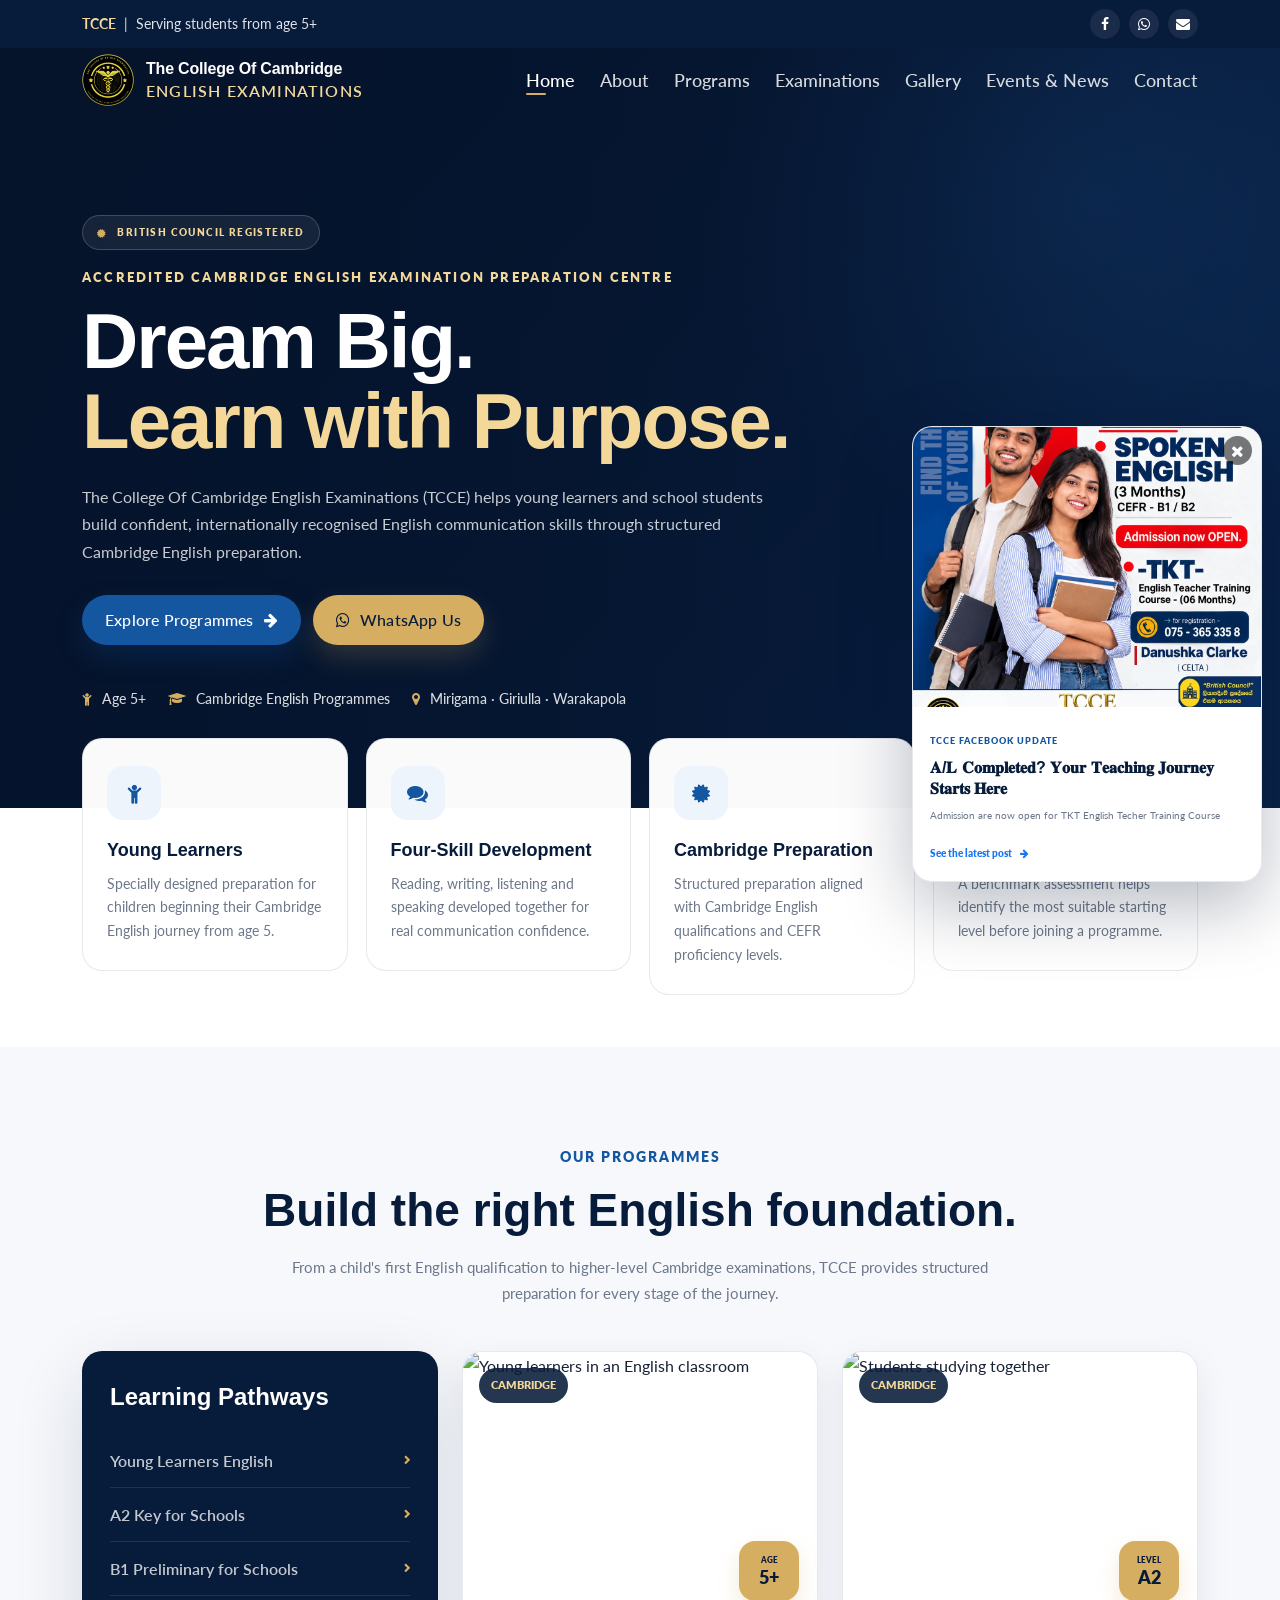
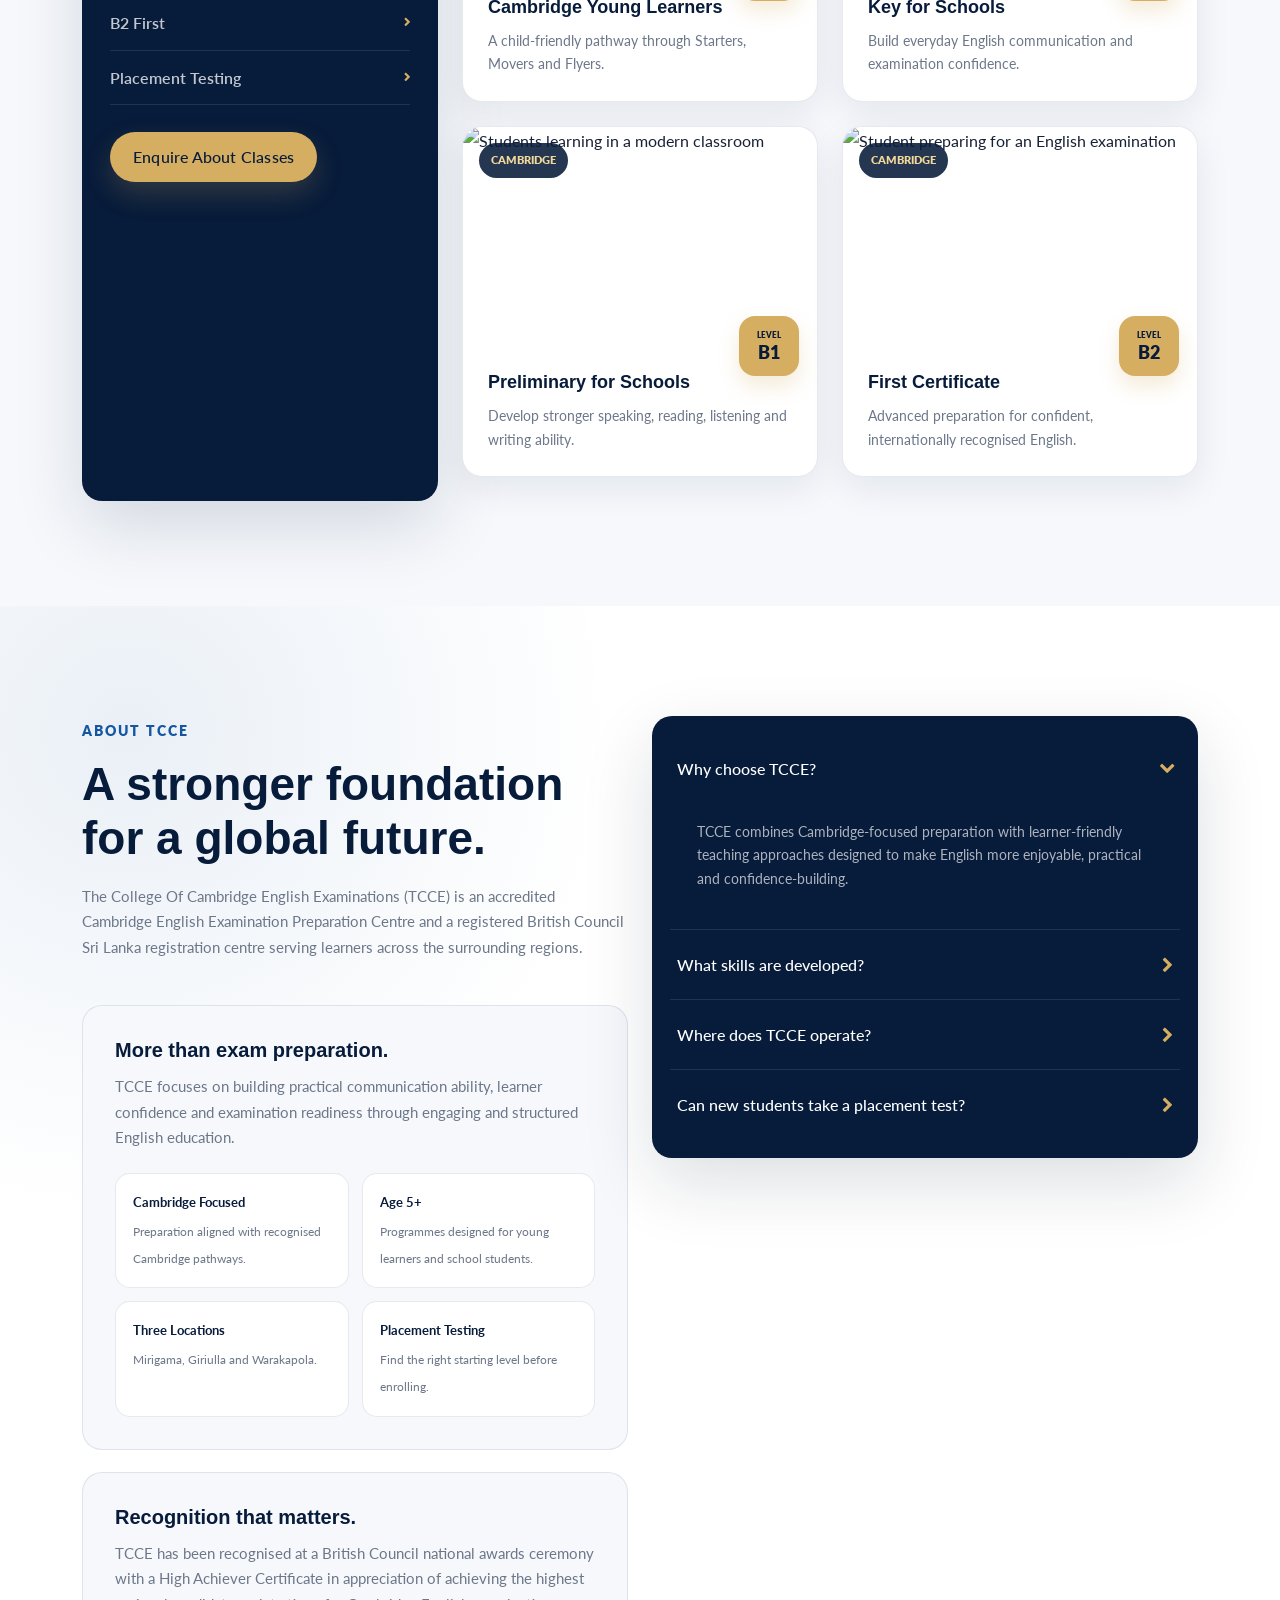
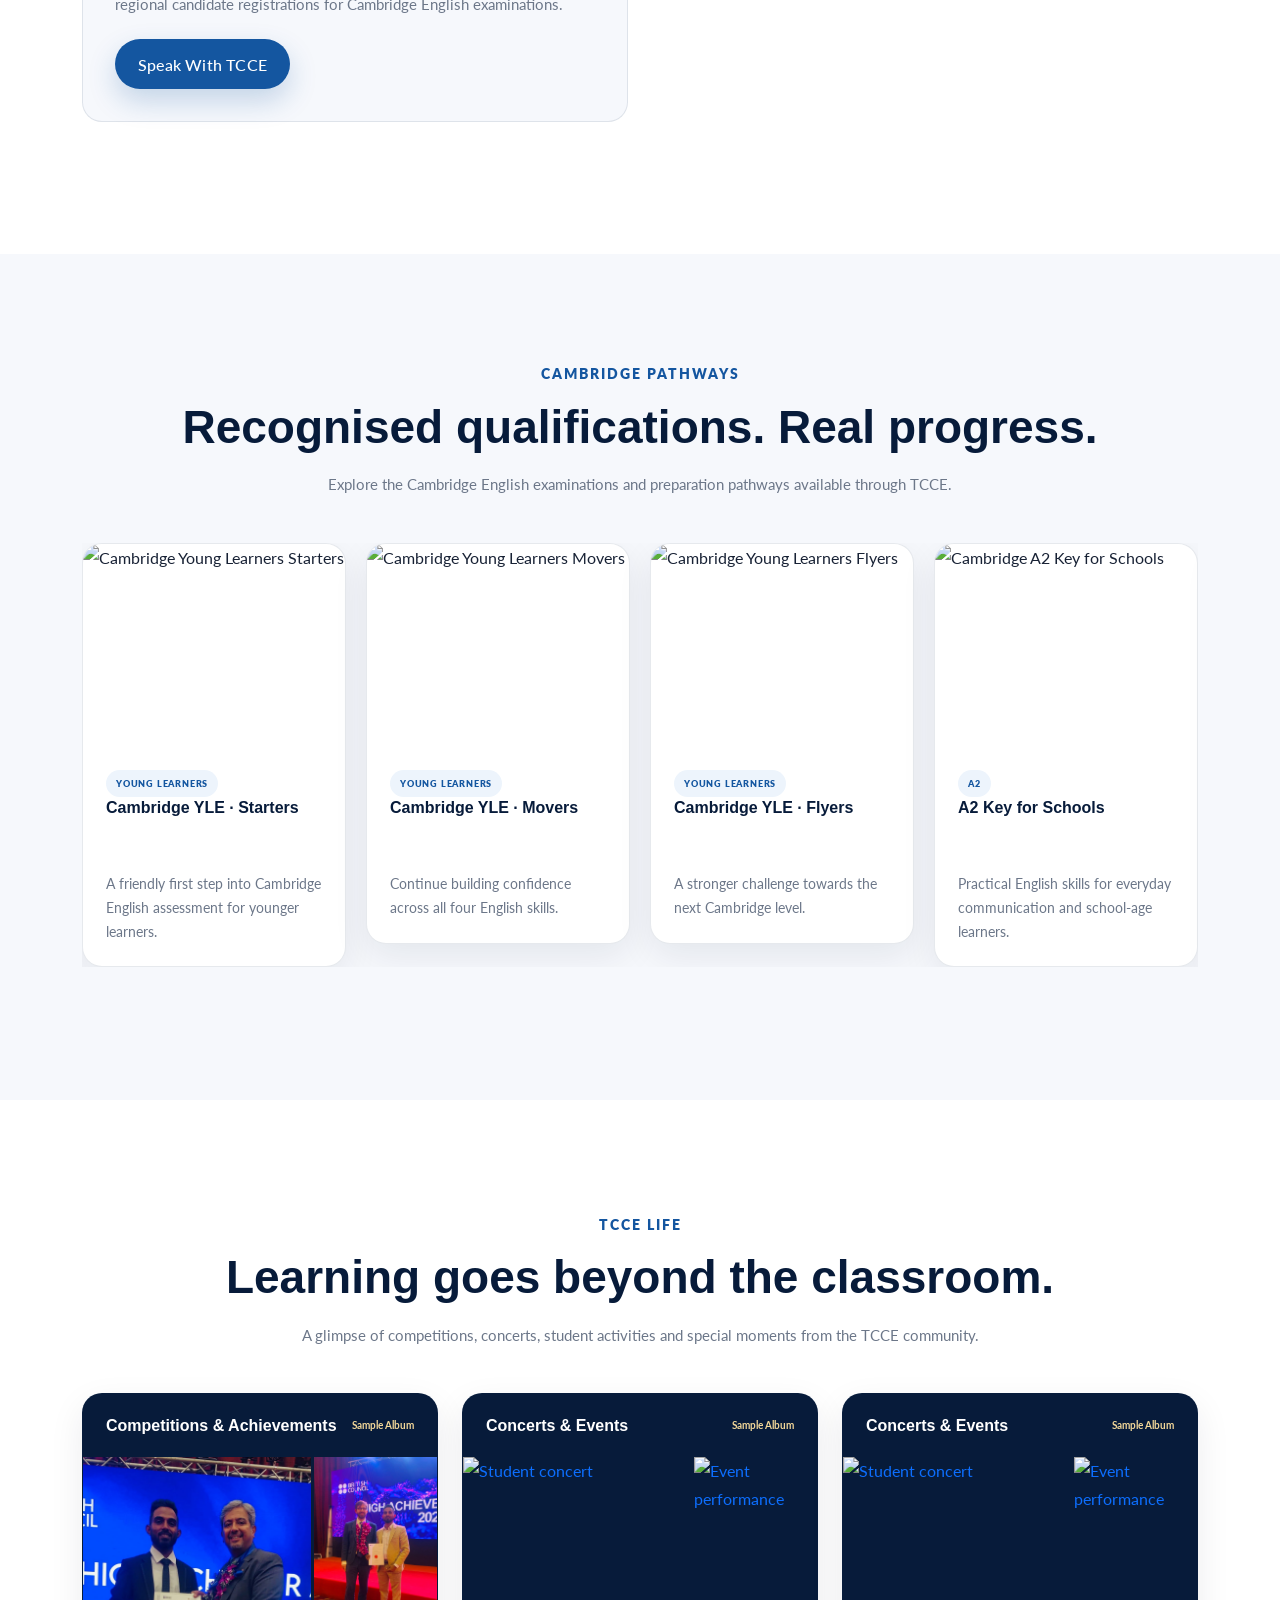
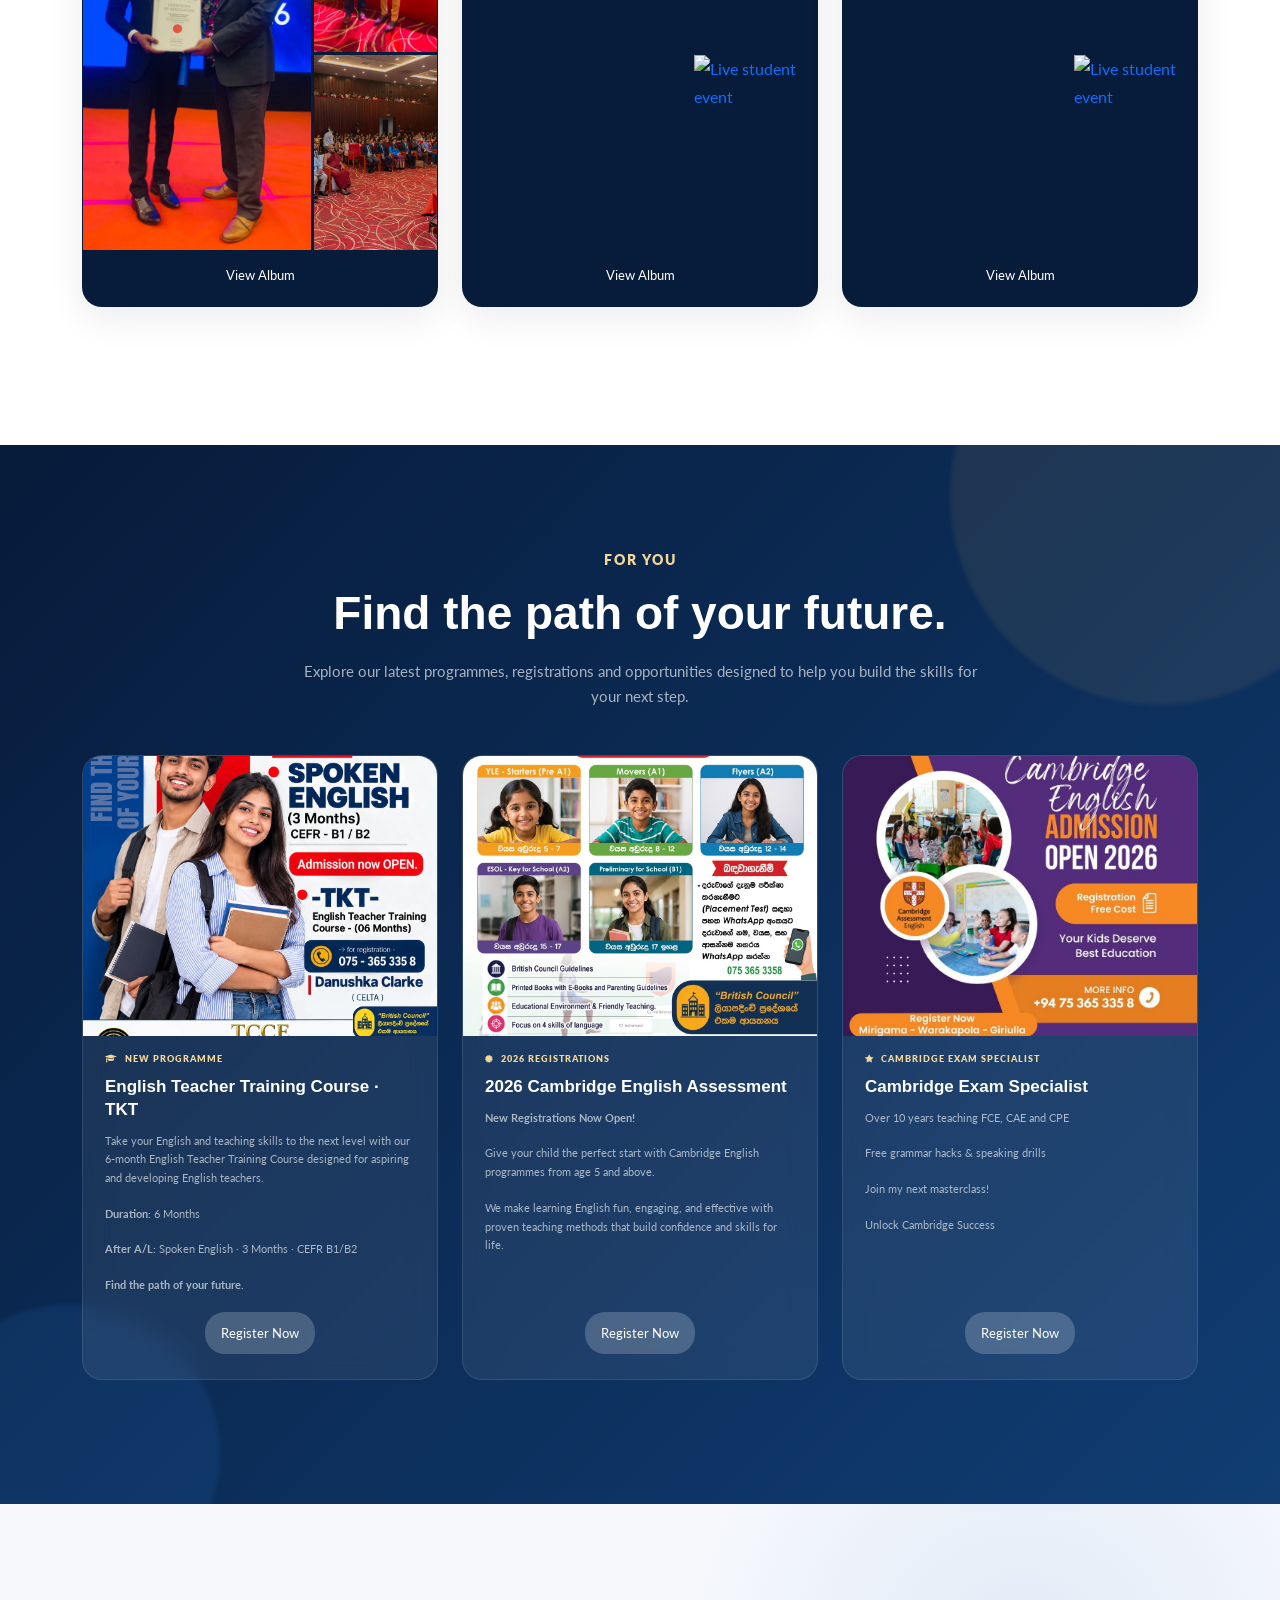
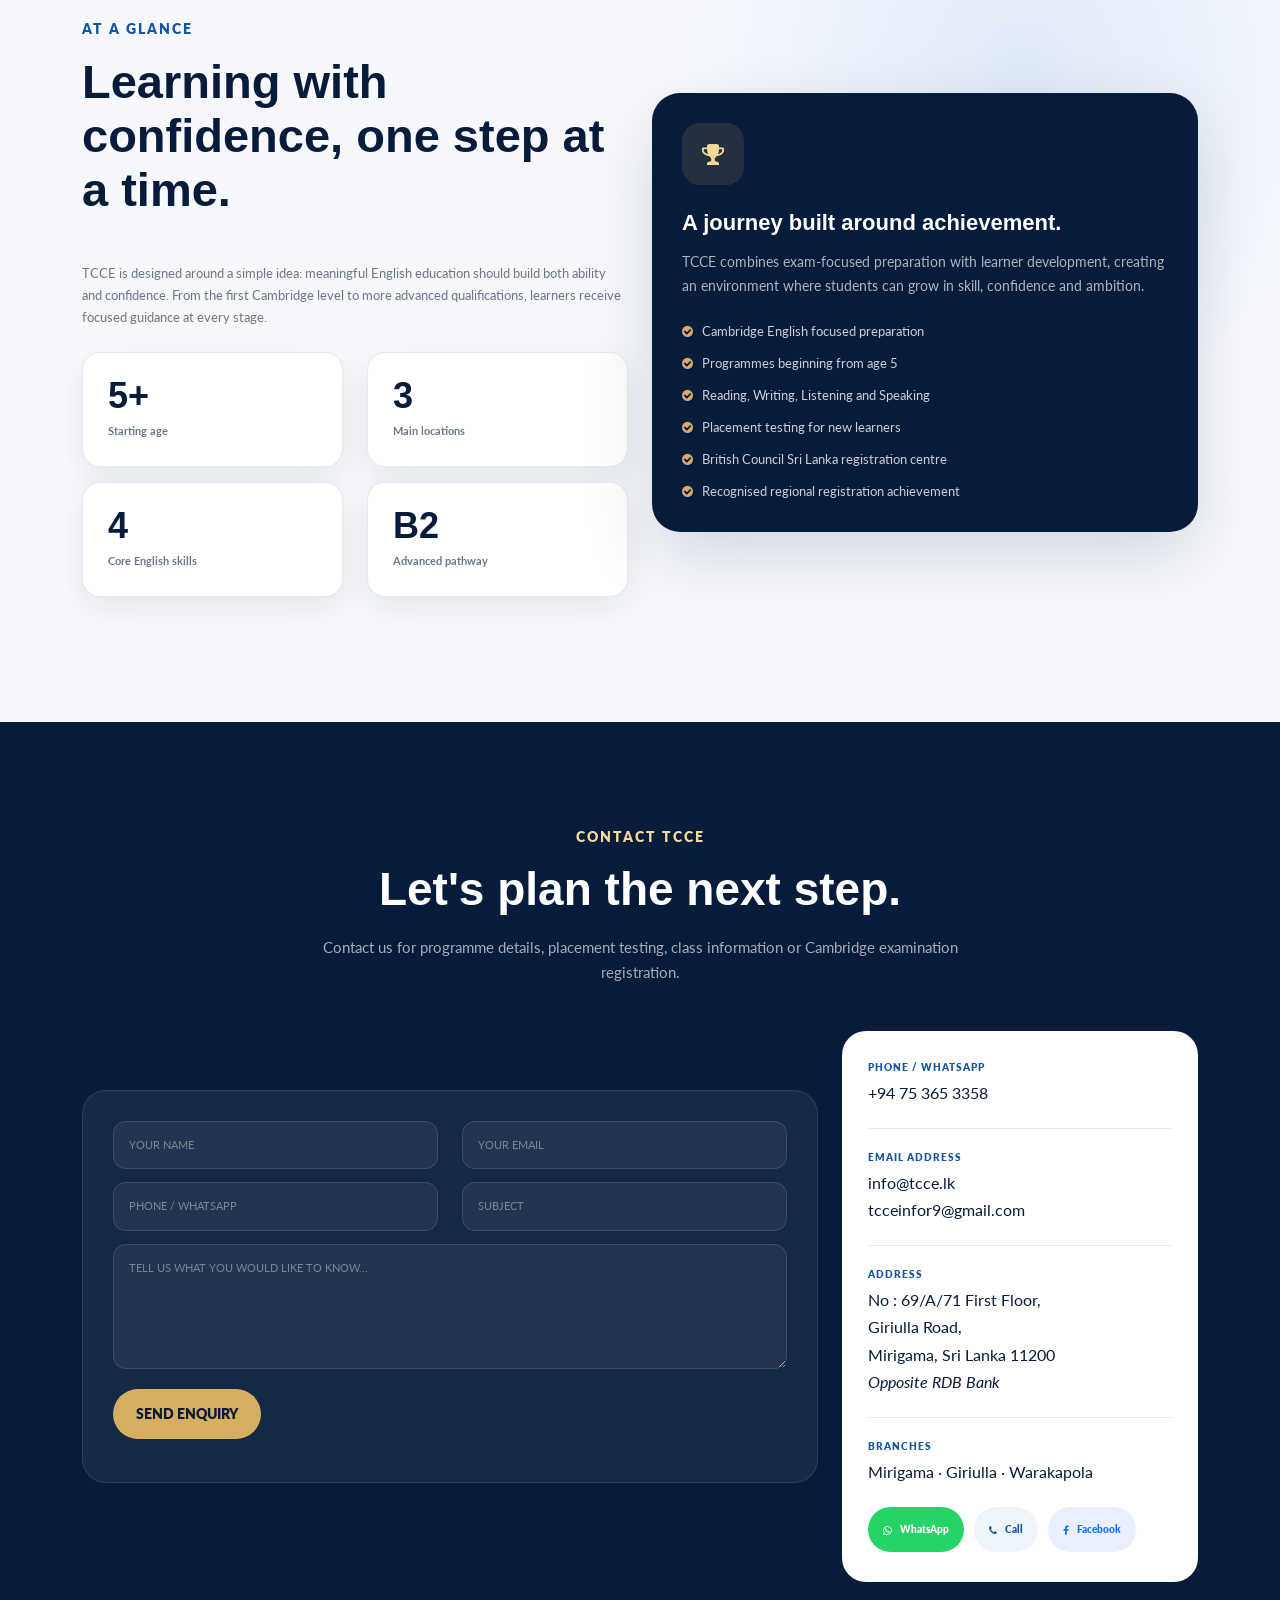
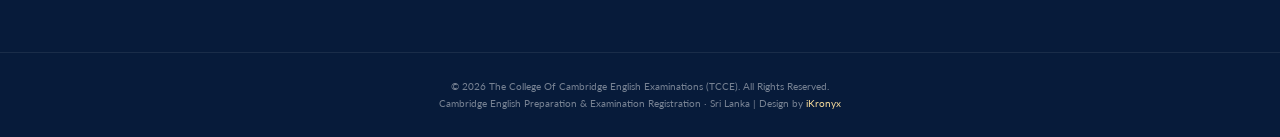
==== commit 03261f12: "update-deploy-2" ====
--- a/index.html
+++ b/index.html
@@ -40,7 +40,7 @@
 
     <!-- Google Font -->
     <link
-      href="https://fonts.googleapis.com/css2?family=Manrope:wght@400;500;600;700;800&family=Plus+Jakarta+Sans:wght@500;600;700;800&display=swap"
+      href="https://fonts.googleapis.com/css2?family=Lato:wght@300;400;500;600;700&display=swap"
       rel="stylesheet"
     />
 
@@ -152,6 +152,10 @@
                 </li>
 
                 <li>
+                  <a href="event-news.html">Events & News</a>
+                </li>
+
+                <li>
                   <a href="#contact">Contact</a>
                 </li>
               </ul>
@@ -750,8 +754,7 @@
                   <h4>Cambridge YLE · Flyers</h4>
 
                   <p class="course-description">
-                    A stronger challenge for learners progressing towards the
-                    next Cambridge level.
+                    A stronger challenge towards the next Cambridge level.
                   </p>
                 </div>
               </div>
@@ -804,8 +807,8 @@
                   <h4>B2 First</h4>
 
                   <p class="course-description">
-                    Advanced English preparation for learners ready to
-                    demonstrate stronger independent communication.
+                    Advanced English preparation for stronger independent
+                    communication.
                   </p>
                 </div>
               </div>
@@ -895,10 +898,15 @@
                   </a>
                 </div>
               </div>
-
               <div class="gallery-note">
-                Replace these sample images with your real competition and
-                achievement photos.
+                <a
+                  style="display: flex; justify-content: center"
+                  class="facebook-button"
+                  href="https://wa.me/94753653358?text=Hi%20TCCE%2C%20I%20am%20interested%20in%20the%20English%20Teacher%20Training%20Course%20TKT."
+                  target="_blank"
+                >
+                  View Album
+                </a>
               </div>
             </div>
           </div>
@@ -948,10 +956,15 @@
                   </a>
                 </div>
               </div>
-
               <div class="gallery-note">
-                Replace these sample images with real concerts, celebrations and
-                event photographs.
+                <a
+                  style="display: flex; justify-content: center"
+                  class="facebook-button"
+                  href="https://wa.me/94753653358?text=Hi%20TCCE%2C%20I%20am%20interested%20in%20the%20English%20Teacher%20Training%20Course%20TKT."
+                  target="_blank"
+                >
+                  View Album
+                </a>
               </div>
             </div>
           </div>
@@ -1003,8 +1016,14 @@
               </div>
 
               <div class="gallery-note">
-                Replace these sample images with real concerts, celebrations and
-                event photographs.
+                <a
+                  style="display: flex; justify-content: center"
+                  class="facebook-button"
+                  href="https://wa.me/94753653358?text=Hi%20TCCE%2C%20I%20am%20interested%20in%20the%20English%20Teacher%20Training%20Course%20TKT."
+                  target="_blank"
+                >
+                  View Album
+                </a>
               </div>
             </div>
           </div>
@@ -1021,114 +1040,148 @@
         <div class="row">
           <div class="col-lg-12">
             <div class="section-heading center-heading">
-              <div class="eyebrow" style="color: #f3d899">From Facebook</div>
-
-              <h2>Latest TCCE promotions.</h2>
+              <div class="eyebrow" style="color: #f3d899">For You</div>
+
+              <h2>Find the path of your future.</h2>
 
               <p>
-                Stay updated with new registrations, programmes, events and
-                announcements from TCCE.
+                Explore our latest programmes, registrations and opportunities
+                designed to help you build the skills for your next step.
               </p>
             </div>
           </div>
 
-          <div class="col-lg-4 mb-4">
+          <!-- =========================================================
+           TILE 01
+      ========================================================= -->
+
+          <div class="col-lg-4 col-md-6 mb-4">
             <div class="promo-card">
               <div class="promo-card-image">
                 <img
-                  src="images/fb-post.jpg"
-                  alt="New Cambridge English registrations"
+                  src="images/for-you-1.jpg"
+                  alt="English Teacher Training Course TKT"
                 />
               </div>
 
               <div class="promo-card-content">
                 <div class="promo-badge">
-                  <i class="fa fa-facebook"></i>
-                  Facebook Highlight
-                </div>
-
-                <h4>New Registrations Now Open</h4>
+                  <i class="fa fa-graduation-cap"></i>
+                  New Programme
+                </div>
+
+                <h4>English Teacher Training Course · TKT</h4>
+
+                <p>
+                  Take your English and teaching skills to the next level with
+                  our 6-month English Teacher Training Course designed for
+                  aspiring and developing English teachers.
+                </p>
+
+                <p><strong>Duration:</strong> 6 Months</p>
+
+                <p>
+                  <strong>After A/L:</strong> Spoken English · 3 Months · CEFR
+                  B1/B2
+                </p>
+
+                <p>
+                  <strong>Find the path of your future.</strong>
+                </p>
+
+                <a
+                  class="facebook-button"
+                  href="https://wa.me/94753653358?text=Hi%20TCCE%2C%20I%20am%20interested%20in%20the%20English%20Teacher%20Training%20Course%20TKT."
+                  target="_blank"
+                >
+                  Register Now
+                </a>
+              </div>
+            </div>
+          </div>
+
+          <!-- =========================================================
+           TILE 02
+      ========================================================= -->
+
+          <div class="col-lg-4 col-md-6 mb-4">
+            <div class="promo-card">
+              <div class="promo-card-image">
+                <img
+                  src="images/for-you-2.jpg"
+                  alt="2026 Cambridge English Assessment registrations"
+                />
+              </div>
+
+              <div class="promo-card-content">
+                <div class="promo-badge">
+                  <i class="fa fa-certificate"></i>
+                  2026 Registrations
+                </div>
+
+                <h4>2026 Cambridge English Assessment</h4>
+
+                <p>
+                  <strong>New Registrations Now Open!</strong>
+                </p>
 
                 <p>
                   Give your child the perfect start with Cambridge English
                   programmes from age 5 and above.
                 </p>
 
+                <p>
+                  We make learning English fun, engaging, and effective with
+                  proven teaching methods that build confidence and skills for
+                  life.
+                </p>
+
                 <a
                   class="facebook-button"
-                  href="https://www.facebook.com/p/The-College-Of-Cambridge-English-Examinations-100087502778471/"
+                  href="https://wa.me/94753653358?text=Hi%20TCCE%2C%20I%20would%20like%20to%20register%20for%20the%202026%20Cambridge%20English%20Assessment."
                   target="_blank"
                 >
-                  View on Facebook
-                  <i class="fa fa-arrow-right"></i>
+                  Register Now
                 </a>
               </div>
             </div>
           </div>
 
-          <div class="col-lg-4 mb-4">
+          <!-- =========================================================
+           TILE 03
+      ========================================================= -->
+
+          <div class="col-lg-4 col-md-6 mb-4">
             <div class="promo-card">
               <div class="promo-card-image">
                 <img
-                  src="https://images.unsplash.com/photo-1524178232363-1fb2b075b655?auto=format&fit=crop&w=1000&q=85"
-                  alt="Cambridge English classes"
+                  src="images/for-you-3.jpg"
+                  alt="Cambridge Exam Specialist"
                 />
               </div>
 
               <div class="promo-card-content">
                 <div class="promo-badge">
-                  <i class="fa fa-facebook"></i>
-                  Facebook Highlight
-                </div>
-
-                <h4>Cambridge English Preparation</h4>
-
-                <p>
-                  Explore structured learning pathways for young learners and
-                  school students.
-                </p>
+                  <i class="fa fa-star"></i>
+                  Cambridge Exam Specialist
+                </div>
+
+                <h4>Cambridge Exam Specialist</h4>
+
+                <p>Over 10 years teaching FCE, CAE and CPE</p>
+
+                <p>Free grammar hacks &amp; speaking drills</p>
+
+                <p>Join my next masterclass!</p>
+
+                <p>Unlock Cambridge Success</p>
 
                 <a
                   class="facebook-button"
-                  href="https://www.facebook.com/p/The-College-Of-Cambridge-English-Examinations-100087502778471/"
+                  href="https://wa.me/94753653358?text=Hi%20TCCE%2C%20I%20am%20interested%20in%20the%20Cambridge%20Exam%20Specialist%20masterclass."
                   target="_blank"
                 >
-                  View on Facebook
-                  <i class="fa fa-arrow-right"></i>
-                </a>
-              </div>
-            </div>
-          </div>
-
-          <div class="col-lg-4 mb-4">
-            <div class="promo-card">
-              <div class="promo-card-image">
-                <img
-                  src="https://images.unsplash.com/photo-1434030216411-0b793f4b4173?auto=format&fit=crop&w=1000&q=85"
-                  alt="Cambridge examination preparation"
-                />
-              </div>
-
-              <div class="promo-card-content">
-                <div class="promo-badge">
-                  <i class="fa fa-facebook"></i>
-                  Facebook Highlight
-                </div>
-
-                <h4>Your Cambridge Journey Starts Here</h4>
-
-                <p>
-                  Contact TCCE for programme details, placement testing and
-                  registration information.
-                </p>
-
-                <a
-                  class="facebook-button"
-                  href="https://www.facebook.com/p/The-College-Of-Cambridge-English-Examinations-100087502778471/"
-                  target="_blank"
-                >
-                  Visit TCCE Facebook
-                  <i class="fa fa-arrow-right"></i>
+                  Register Now
                 </a>
               </div>
             </div>
@@ -1369,7 +1422,7 @@
                     No : 69/A/71 First Floor,<br />
                     Giriulla Road,<br />
                     Mirigama, Sri Lanka 11200<br />
-                    <strong>Opposite RDB Bank</strong>
+                    <i>Opposite RDB Bank</i>
                   </span>
                 </li>
 
@@ -1416,6 +1469,8 @@
             Rights Reserved.
             <br />
             Cambridge English Preparation & Examination Registration · Sri Lanka
+            | Design by
+            <a href="https://ikronyx.com" target="_blank"> iKronyx</a>
           </p>
         </div>
       </div>
@@ -1463,221 +1518,6 @@
     <script src="vendor/bootstrap/js/bootstrap.bundle.min.js"></script>
     <script src="js/owl-carousel.js"></script>
     <script src="js/lightbox.js"></script>
-
-    <script>
-      $(document).ready(function () {
-        /* ----------------------------------------
-           MOBILE MENU
-        ---------------------------------------- */
-
-        $(".menu-trigger").on("click", function () {
-          $(".main-nav .nav").toggleClass("mobile-open");
-        });
-
-        $(".main-nav .nav a").on("click", function () {
-          $(".main-nav .nav").removeClass("mobile-open");
-        });
-
-        /* ----------------------------------------
-           STICKY HEADER
-        ---------------------------------------- */
-
-        function updateHeader() {
-          if ($(window).scrollTop() > 80) {
-            $(".header-area").addClass("sticky");
-          } else {
-            $(".header-area").removeClass("sticky");
-          }
-        }
-
-        updateHeader();
-
-        $(window).on("scroll", function () {
-          updateHeader();
-        });
-
-        /* ----------------------------------------
-           SMOOTH SCROLL
-        ---------------------------------------- */
-
-        $('.main-nav .nav a, .scroll-to-section a, a[href^="#"]').on(
-          "click",
-          function (e) {
-            var target = $(this).attr("href");
-
-            if (!target || target === "#") {
-              return;
-            }
-
-            var section = $(target);
-
-            if (section.length) {
-              e.preventDefault();
-
-              $("html, body").animate(
-                {
-                  scrollTop: section.offset().top - 75,
-                },
-                700,
-              );
-            }
-          },
-        );
-
-        /* ----------------------------------------
-           NAV ACTIVE STATE
-        ---------------------------------------- */
-
-        function updateActiveNav() {
-          var scrollPosition = $(window).scrollTop() + 140;
-
-          $("section[id]").each(function () {
-            var sectionTop = $(this).offset().top;
-            var sectionBottom = sectionTop + $(this).outerHeight();
-            var sectionId = $(this).attr("id");
-
-            if (
-              scrollPosition >= sectionTop &&
-              scrollPosition < sectionBottom
-            ) {
-              $(".main-nav .nav a").removeClass("active");
-
-              $('.main-nav .nav a[href="#' + sectionId + '"]').addClass(
-                "active",
-              );
-            }
-          });
-        }
-
-        updateActiveNav();
-
-        $(window).on("scroll", function () {
-          updateActiveNav();
-        });
-
-        /* ----------------------------------------
-           SERVICE CAROUSEL
-        ---------------------------------------- */
-
-        $(".owl-service-item").owlCarousel({
-          loop: true,
-          margin: 18,
-          nav: false,
-          dots: true,
-          autoplay: true,
-          autoplayTimeout: 4500,
-          autoplayHoverPause: true,
-          responsive: {
-            0: {
-              items: 1,
-            },
-            576: {
-              items: 2,
-            },
-            992: {
-              items: 4,
-            },
-          },
-        });
-
-        /* ----------------------------------------
-           COURSE CAROUSEL
-        ---------------------------------------- */
-
-        $(".owl-courses-item").owlCarousel({
-          loop: true,
-          margin: 20,
-          nav: false,
-          dots: true,
-          autoplay: true,
-          autoplayTimeout: 5000,
-          autoplayHoverPause: true,
-          responsive: {
-            0: {
-              items: 1,
-            },
-            576: {
-              items: 2,
-            },
-            992: {
-              items: 3,
-            },
-            1200: {
-              items: 4,
-            },
-          },
-        });
-
-        /* ----------------------------------------
-           ACCORDIONS
-        ---------------------------------------- */
-
-        $(".accordion-head").on("click", function () {
-          var accordion = $(this).parent(".accordion");
-          var body = accordion.find(".accordion-body");
-
-          $(".accordion").not(accordion).removeClass("is-open");
-          $(".accordion")
-            .not(accordion)
-            .find(".accordion-body")
-            .stop(true, true)
-            .slideUp(250);
-
-          accordion.toggleClass("is-open");
-          body.stop(true, true).slideToggle(250);
-        });
-
-        /* ----------------------------------------
-           CONTACT FORM -> WHATSAPP
-        ---------------------------------------- */
-
-        $("#contactForm").on("submit", function (e) {
-          e.preventDefault();
-
-          var name = $("#name").val().trim();
-          var email = $("#email").val().trim();
-          var phone = $("#phone").val().trim();
-          var subject = $("#subject").val().trim();
-          var message = $("#message").val().trim();
-
-          var whatsappMessage =
-            "Hello TCCE,%0A%0A" +
-            "Name: " +
-            encodeURIComponent(name) +
-            "%0A" +
-            "Email: " +
-            encodeURIComponent(email) +
-            "%0A" +
-            "Phone: " +
-            encodeURIComponent(phone) +
-            "%0A" +
-            "Subject: " +
-            encodeURIComponent(subject) +
-            "%0A%0A" +
-            encodeURIComponent(message);
-
-          window.open(
-            "https://wa.me/94753653358?text=" + whatsappMessage,
-            "_blank",
-          );
-        });
-
-        /* ----------------------------------------
-           FLOATING FACEBOOK PROMO
-        ---------------------------------------- */
-
-        setTimeout(function () {
-          if (!sessionStorage.getItem("tccePromoClosed")) {
-            $("#floatingPromo").addClass("show");
-          }
-        }, 2500);
-
-        $("#promoClose").on("click", function () {
-          $("#floatingPromo").removeClass("show");
-
-          sessionStorage.setItem("tccePromoClosed", "1");
-        });
-      });
-    </script>
+    <script src="js/main.js"></script>
   </body>
 </html>
--- a/css/style.css
+++ b/css/style.css
@@ -26,7 +26,8 @@
 
 body {
   margin: 0;
-  font-family: "Manrope", sans-serif;
+  font-family: "Lato", sans-serif;
+  font-weight: 400;
   color: var(--text);
   background: var(--white);
   line-height: 1.7;
@@ -67,19 +68,19 @@
   align-items: center;
   gap: 10px;
   color: var(--blue);
-  font-size: 12px;
+  font-size: 14px;
   font-weight: 800;
   letter-spacing: 2px;
   text-transform: uppercase;
   margin-bottom: 14px;
 }
 
-.section-heading .eyebrow::before {
+/* .section-heading .eyebrow::before {
   content: "";
   width: 32px;
   height: 2px;
   background: var(--gold);
-}
+} */
 
 .section-heading h2 {
   margin: 0;
@@ -117,8 +118,8 @@
   min-height: 50px;
   padding: 0 23px;
   border-radius: 999px;
-  font-size: 13px;
-  font-weight: 800;
+  font-size: 16px;
+  font-weight: 500;
   letter-spacing: 0.2px;
   transition: var(--transition);
 }
@@ -159,7 +160,7 @@
   background: var(--navy);
   color: rgba(255, 255, 255, 0.88);
   padding: 9px 0;
-  font-size: 12px;
+  font-size: 14px;
 }
 
 .sub-header .left-content p {
@@ -287,8 +288,8 @@
 
 .main-nav .nav li a {
   color: rgba(255, 255, 255, 0.84);
-  font-size: 12px;
-  font-weight: 700;
+  font-size: 18px;
+  font-weight: 500;
   padding: 9px 0;
 }
 
@@ -321,6 +322,21 @@
 .main-banner {
   position: relative;
   min-height: 760px;
+  display: flex;
+  align-items: center;
+  overflow: hidden;
+  background:
+    radial-gradient(
+      circle at 85% 20%,
+      rgba(45, 121, 206, 0.22),
+      transparent 30%
+    ),
+    linear-gradient(135deg, #06142d, #092854);
+}
+
+.main-banner-secondary {
+  position: relative;
+  min-height: 100px;
   display: flex;
   align-items: center;
   overflow: hidden;
@@ -410,7 +426,7 @@
 .caption p {
   color: rgba(255, 255, 255, 0.78);
   max-width: 700px;
-  font-size: 15px;
+  font-size: 16px;
   margin-bottom: 30px;
 }
 
@@ -432,8 +448,8 @@
   align-items: center;
   gap: 10px;
   color: rgba(255, 255, 255, 0.84);
-  font-size: 11px;
-  font-weight: 700;
+  font-size: 14px;
+  font-weight: 500;
 }
 
 .hero-meta-item i {
@@ -458,7 +474,7 @@
   border-radius: var(--radius);
   padding: 27px 24px;
   min-height: 230px;
-  box-shadow: var(--shadow-lg);
+  /* box-shadow: var(--shadow-lg); */
   transition: var(--transition);
 }
 
@@ -485,14 +501,14 @@
 .owl-service-item h4 {
   color: var(--navy);
   font-family: "Plus Jakarta Sans", sans-serif;
-  font-size: 16px;
-  font-weight: 800;
+  font-size: 18px;
+  font-weight: 600;
   margin-bottom: 10px;
 }
 
 .owl-service-item p {
   color: var(--muted);
-  font-size: 12px;
+  font-size: 14px;
   margin: 0;
 }
 
@@ -537,8 +553,8 @@
   justify-content: space-between;
   padding: 13px 0;
   color: rgba(255, 255, 255, 0.76);
-  font-size: 12px;
-  font-weight: 700;
+  font-size: 16px;
+  font-weight: 600;
 }
 
 .categories ul li a::after {
@@ -644,16 +660,16 @@
 .meeting-item h4 {
   color: var(--navy);
   font-family: "Plus Jakarta Sans", sans-serif;
-  font-size: 17px;
-  line-height: 1.3;
-  font-weight: 800;
+  font-size: 18px;
+  /* line-height: 1; */
+  font-weight: 600;
   margin-bottom: 10px;
 }
 
 .meeting-item p {
   margin: 0;
   color: var(--muted);
-  font-size: 12px;
+  font-size: 14px;
 }
 
 /* ----------------------------------
@@ -690,7 +706,7 @@
 
 .apply-now .item p {
   color: var(--muted);
-  font-size: 13px;
+  font-size: 15px;
   margin-bottom: 22px;
 }
 
@@ -711,14 +727,15 @@
 .highlight-box strong {
   display: block;
   color: var(--navy);
-  font-size: 11px;
-  font-weight: 800;
+  font-size: 13px;
+  font-weight: 700;
   margin-bottom: 3px;
 }
 
 .highlight-box span {
   color: var(--muted);
-  font-size: 10px;
+  font-size: 12px;
+  line-height: 1rem;
 }
 
 .accordions {
@@ -743,8 +760,8 @@
   justify-content: space-between;
   align-items: center;
   gap: 15px;
-  font-size: 13px;
-  font-weight: 800;
+  font-size: 16px;
+  font-weight: 500;
   cursor: pointer;
 }
 
@@ -763,7 +780,7 @@
 
 .accordion-body p {
   color: rgba(255, 255, 255, 0.67);
-  font-size: 12px;
+  font-size: 14px;
   margin: 0;
 }
 
@@ -829,7 +846,7 @@
 
 .course-description {
   color: var(--muted);
-  font-size: 11px;
+  font-size: 14px;
   margin: 12px 0 0;
 }
 
@@ -959,6 +976,8 @@
   border-radius: var(--radius);
   overflow: hidden;
   transition: var(--transition);
+  display: flex;
+  flex-direction: column;
 }
 
 .promo-card:hover {
@@ -967,7 +986,7 @@
 }
 
 .promo-card-image {
-  height: 185px;
+  height: 280px;
   overflow: hidden;
 }
 
@@ -978,7 +997,23 @@
 }
 
 .promo-card-content {
-  padding: 22px;
+  padding: 15px 22px;
+  display: flex;
+  flex-direction: column;
+  flex: 1;
+}
+
+.promo-card-content a {
+  display: flex;
+  justify-content: center;
+  margin-top: auto;
+  margin-bottom: 10px;
+  background: rgba(255, 255, 255, 0.2);
+  margin-left: 100px;
+  margin-right: 100px;
+  padding: 10px;
+  border-radius: var(--radius);
+  font: 500;
 }
 
 .promo-badge {
@@ -1013,8 +1048,17 @@
   align-items: center;
   gap: 9px;
   color: var(--white);
-  font-size: 11px;
-  font-weight: 800;
+  font-size: 13px;
+}
+
+.facebook-button-event {
+  display: inline-flex;
+  align-items: end;
+  text-align: center;
+  gap: 9px;
+  color: var(--blue);
+  font-size: 16px;
+  font-weight: 700;
 }
 
 .facebook-button i {
@@ -1110,7 +1154,7 @@
 
 .achievement-card p {
   color: rgba(255, 255, 255, 0.67);
-  font-size: 12px;
+  font-size: 14px;
   margin-bottom: 22px;
 }
 
@@ -1124,7 +1168,7 @@
   align-items: flex-start;
   gap: 9px;
   color: rgba(255, 255, 255, 0.79);
-  font-size: 11px;
+  font-size: 13px;
 }
 
 .achievement-point i {
@@ -1205,7 +1249,7 @@
   padding: 0 23px;
   color: var(--navy);
   background: var(--gold);
-  font-size: 12px;
+  font-size: 14px;
   font-weight: 800;
   cursor: pointer;
   transition: var(--transition);
@@ -1253,8 +1297,8 @@
 .right-info span,
 .right-info a {
   color: var(--navy);
-  font-size: 12px;
-  font-weight: 700;
+  font-size: 16px;
+  font-weight: 400;
   word-break: break-word;
 }
 
@@ -1337,7 +1381,7 @@
 
 .floating-promo-image {
   position: relative;
-  height: 250px;
+  height: 280px;
   overflow: hidden;
 }
 
@@ -1437,7 +1481,7 @@
     display: flex;
     align-items: center;
     gap: 8px;
-    font-size: 12px;
+    font-size: 14px;
     font-weight: 800;
   }
 
@@ -1453,6 +1497,10 @@
 
   .main-banner {
     min-height: 720px;
+  }
+
+  .main-banner-secondary {
+    min-height: 220px;
   }
 
   .services {
@@ -1548,6 +1596,9 @@
   .main-banner {
     min-height: 680px;
   }
+  .main-banner-secondary {
+    min-height: 200px;
+  }
 
   .main-button-red a,
   .main-button-yellow a,
@@ -1572,3 +1623,80 @@
     min-height: 205px;
   }
 }
+
+.promo-carousel {
+  position: relative;
+  width: 100%;
+}
+
+.promo-carousel-item {
+  display: flex;
+  width: 100%;
+  min-height: 420px;
+  background: #fff;
+  border-radius: 12px;
+  overflow: hidden;
+}
+
+.promo-carousel-image {
+  width: 55%;
+  flex-shrink: 0;
+}
+
+.promo-carousel-image img {
+  width: 100%;
+  height: 100%;
+  min-height: 420px;
+  object-fit: cover;
+  display: block;
+}
+
+.promo-carousel-content {
+  width: 45%;
+  padding: 35px 30px;
+  display: flex;
+  flex-direction: column;
+  justify-content: center;
+}
+
+.promo-carousel-content h4 {
+  margin: 15px 0;
+}
+
+.promo-carousel-content p {
+  margin-bottom: 12px;
+}
+
+.promo-carousel-content .facebook-button-event {
+  align-self: flex-start;
+  margin-top: 12px;
+}
+
+/* Mobile */
+@media (max-width: 767px) {
+  .promo-carousel-item {
+    flex-direction: column;
+    min-height: auto;
+  }
+
+  .promo-carousel-image {
+    width: 100%;
+  }
+
+  .promo-carousel-image img {
+    width: 100%;
+    height: auto;
+    min-height: 0;
+    aspect-ratio: 16 / 10;
+    object-fit: cover;
+  }
+
+  .promo-carousel-content {
+    width: 100%;
+    padding: 25px 22px 28px;
+  }
+
+  .promo-carousel-content .facebook-button-event {
+    align-self: center;
+  }
+}
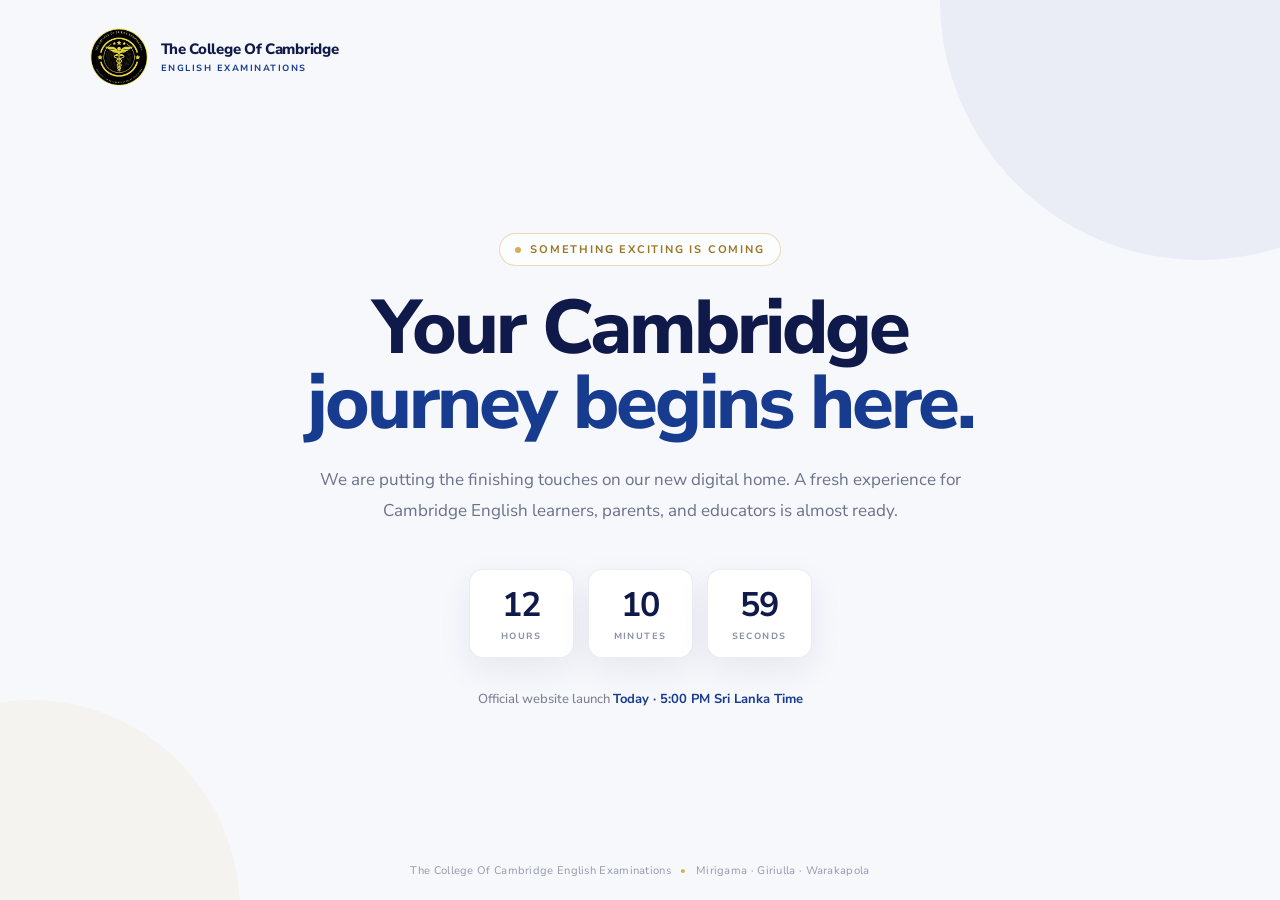
==== commit 43116e16: "cideo changed," ====
--- a/index.html
+++ b/index.html
@@ -2,1522 +2,443 @@
 <html lang="en">
   <head>
     <meta charset="UTF-8" />
-
-    <meta
-      name="viewport"
-      content="width=device-width, initial-scale=1, shrink-to-fit=no"
-    />
+    <meta name="viewport" content="width=device-width, initial-scale=1.0" />
+
+    <title>The College Of Cambridge English Examinations | Coming Soon</title>
 
     <meta
       name="description"
-      content="The College Of Cambridge English Examinations (TCCE) is an accredited Cambridge English Examination Preparation Centre and British Council Sri Lanka registration centre serving students from age 5 and above."
+      content="The College Of Cambridge English Examinations — Your Cambridge English journey begins here."
     />
 
-    <meta
-      name="keywords"
-      content="TCCE, Cambridge English, Cambridge Examinations Sri Lanka, Cambridge Young Learners, Mirigama English classes, Giriulla English classes, Warakapola English classes"
-    />
-
-    <meta
-      name="author"
-      content="The College Of Cambridge English Examinations"
-    />
-
-    <meta
-      property="og:title"
-      content="The College Of Cambridge English Examinations"
-    />
-    <meta
-      property="og:description"
-      content="Cambridge English preparation and examination registration for young learners and school students."
-    />
-    <meta property="og:type" content="website" />
-    <meta property="og:url" content="https://tcce.lk" />
-
-    <title>
-      The College Of Cambridge English Examinations | TCCE Sri Lanka
-    </title>
-
-    <!-- Google Font -->
     <link
-      href="https://fonts.googleapis.com/css2?family=Lato:wght@300;400;500;600;700&display=swap"
+      href="https://fonts.googleapis.com/css2?family=Nunito+Sans:wght@300;400;500;600;700;800&display=swap"
       rel="stylesheet"
     />
 
-    <!-- Bootstrap -->
-    <link href="css/bootstrap.min.css" rel="stylesheet" />
-
-    <!-- Font Awesome -->
-    <link rel="stylesheet" href="css/fontawesome.css" />
-
-    <!-- Owl Carousel -->
-    <link rel="stylesheet" href="css/owl.css" />
-
-    <!-- Lightbox -->
-    <link rel="stylesheet" href="css/lightbox.css" />
-
-    <!-- Custom Styles -->
-    <link rel="stylesheet" href="css/style.css" />
+    <style>
+      :root {
+        --navy: #101a4a;
+        --blue: #173b8f;
+        --gold: #d6ae55;
+        --gold-light: #f3d899;
+        --white: #ffffff;
+        --muted: #69728b;
+        --bg: #f7f8fc;
+      }
+
+      * {
+        margin: 0;
+        padding: 0;
+        box-sizing: border-box;
+      }
+
+      html,
+      body {
+        min-height: 100%;
+      }
+
+      body {
+        font-family: "Nunito Sans", sans-serif;
+        background: var(--bg);
+        color: var(--navy);
+        overflow-x: hidden;
+      }
+
+      .page {
+        min-height: 100vh;
+        display: flex;
+        flex-direction: column;
+        position: relative;
+        overflow: hidden;
+      }
+
+      /* Decorative background */
+      .page::before {
+        content: "";
+        position: absolute;
+        width: 520px;
+        height: 520px;
+        border-radius: 50%;
+        background: rgba(23, 59, 143, 0.055);
+        top: -260px;
+        right: -180px;
+      }
+
+      .page::after {
+        content: "";
+        position: absolute;
+        width: 420px;
+        height: 420px;
+        border-radius: 50%;
+        background: rgba(214, 174, 85, 0.07);
+        bottom: -220px;
+        left: -180px;
+      }
+
+      /* Header */
+      header {
+        position: relative;
+        z-index: 2;
+        padding: 28px 7%;
+      }
+
+      .logo {
+        display: inline-flex;
+        align-items: center;
+        gap: 13px;
+        text-decoration: none;
+        color: var(--navy);
+      }
+
+      .logo img {
+        width: 58px;
+        height: 58px;
+        object-fit: contain;
+      }
+
+      .logo-text {
+        display: flex;
+        flex-direction: column;
+        line-height: 1.15;
+      }
+
+      .logo-text strong {
+        font-size: 15px;
+        font-weight: 800;
+        letter-spacing: -0.3px;
+      }
+
+      .logo-text span {
+        margin-top: 5px;
+        font-size: 9px;
+        font-weight: 700;
+        color: var(--blue);
+        text-transform: uppercase;
+        letter-spacing: 1.5px;
+      }
+
+      /* Main */
+      main {
+        position: relative;
+        z-index: 1;
+        flex: 1;
+        display: flex;
+        align-items: center;
+        justify-content: center;
+        padding: 50px 20px 70px;
+      }
+
+      .content {
+        width: min(850px, 100%);
+        text-align: center;
+      }
+
+      .eyebrow {
+        display: inline-flex;
+        align-items: center;
+        gap: 9px;
+        padding: 8px 15px;
+        border: 1px solid rgba(214, 174, 85, 0.45);
+        border-radius: 100px;
+        color: #9b7626;
+        background: rgba(255, 255, 255, 0.65);
+        font-size: 11px;
+        font-weight: 700;
+        letter-spacing: 1.8px;
+        text-transform: uppercase;
+        margin-bottom: 25px;
+      }
+
+      .eyebrow::before {
+        content: "";
+        width: 6px;
+        height: 6px;
+        border-radius: 50%;
+        background: var(--gold);
+        animation: pulse 1.8s infinite;
+      }
+
+      h1 {
+        font-size: clamp(42px, 7vw, 76px);
+        line-height: 0.98;
+        letter-spacing: -3px;
+        font-weight: 800;
+        color: var(--navy);
+        margin-bottom: 25px;
+      }
+
+      h1 span {
+        color: var(--blue);
+      }
+
+      .intro {
+        max-width: 650px;
+        margin: 0 auto;
+        color: var(--muted);
+        font-size: 17px;
+        line-height: 1.8;
+        font-weight: 400;
+      }
+
+      /* Countdown */
+      .countdown {
+        display: flex;
+        justify-content: center;
+        gap: 14px;
+        margin: 42px auto 32px;
+      }
+
+      .time-box {
+        width: 105px;
+        padding: 18px 10px 15px;
+        background: var(--white);
+        border: 1px solid rgba(16, 26, 74, 0.08);
+        border-radius: 14px;
+        box-shadow: 0 12px 35px rgba(16, 26, 74, 0.07);
+      }
+
+      .time-box strong {
+        display: block;
+        font-size: 34px;
+        line-height: 1;
+        font-weight: 700;
+        color: var(--navy);
+        letter-spacing: -1px;
+      }
+
+      .time-box span {
+        display: block;
+        margin-top: 8px;
+        font-size: 9px;
+        font-weight: 700;
+        color: #8991a5;
+        text-transform: uppercase;
+        letter-spacing: 1.4px;
+      }
+
+      .launch {
+        font-size: 13px;
+        color: #7a8194;
+        font-weight: 500;
+      }
+
+      .launch strong {
+        color: var(--blue);
+        font-weight: 700;
+      }
+
+      /* Footer */
+      footer {
+        position: relative;
+        z-index: 2;
+        padding: 22px 7%;
+        text-align: center;
+        color: #9299aa;
+        font-size: 11px;
+        letter-spacing: 0.3px;
+      }
+
+      footer span {
+        color: var(--gold);
+        margin: 0 6px;
+      }
+
+      @keyframes pulse {
+        0%,
+        100% {
+          opacity: 1;
+          transform: scale(1);
+        }
+
+        50% {
+          opacity: 0.4;
+          transform: scale(0.7);
+        }
+      }
+
+      /* Mobile */
+      @media (max-width: 600px) {
+        header {
+          padding: 20px 22px;
+        }
+
+        .logo img {
+          width: 48px;
+          height: 48px;
+        }
+
+        .logo-text strong {
+          font-size: 12px;
+        }
+
+        .logo-text span {
+          font-size: 7px;
+          letter-spacing: 1px;
+        }
+
+        main {
+          padding: 35px 20px 45px;
+        }
+
+        h1 {
+          font-size: clamp(42px, 13vw, 58px);
+          letter-spacing: -2px;
+        }
+
+        .intro {
+          font-size: 15px;
+          line-height: 1.7;
+        }
+
+        .countdown {
+          gap: 7px;
+          margin-top: 32px;
+        }
+
+        .time-box {
+          width: 76px;
+          padding: 15px 7px 12px;
+          border-radius: 11px;
+        }
+
+        .time-box strong {
+          font-size: 25px;
+        }
+
+        .time-box span {
+          font-size: 7px;
+          letter-spacing: 1px;
+        }
+
+        .launch {
+          font-size: 11px;
+        }
+      }
+
+      @media (max-width: 360px) {
+        .time-box {
+          width: 68px;
+        }
+
+        .time-box strong {
+          font-size: 22px;
+        }
+      }
+    </style>
   </head>
 
   <body>
-    <!-- =========================================================
-     TOP BAR
-========================================================= -->
-
-    <div class="sub-header">
-      <div class="container">
-        <div class="row align-items-center">
-          <div class="col-lg-8 col-sm-8">
-            <div class="left-content">
-              <p>
-                <strong>TCCE</strong>
-                &nbsp;|&nbsp; Serving students from age 5+
-              </p>
+    <div class="page">
+      <header>
+        <a href="#" class="logo">
+          <img src="images/tcce-logo.png" alt="TCCE Logo" />
+
+          <div class="logo-text">
+            <strong>The College Of Cambridge</strong>
+            <span>English Examinations</span>
+          </div>
+        </a>
+      </header>
+
+      <main>
+        <div class="content">
+          <div class="eyebrow">Something exciting is coming</div>
+
+          <h1>
+            Your Cambridge<br />
+            <span>journey begins here.</span>
+          </h1>
+
+          <p class="intro">
+            We are putting the finishing touches on our new digital home. A
+            fresh experience for Cambridge English learners, parents, and
+            educators is almost ready.
+          </p>
+
+          <div class="countdown">
+            <div class="time-box">
+              <strong id="hours">00</strong>
+              <span>Hours</span>
+            </div>
+
+            <div class="time-box">
+              <strong id="minutes">00</strong>
+              <span>Minutes</span>
+            </div>
+
+            <div class="time-box">
+              <strong id="seconds">00</strong>
+              <span>Seconds</span>
             </div>
           </div>
 
-          <div class="col-lg-4 col-sm-4">
-            <div class="right-icons">
-              <ul>
-                <li>
-                  <a
-                    href="https://www.facebook.com/p/The-College-Of-Cambridge-English-Examinations-100087502778471/"
-                    target="_blank"
-                    aria-label="Facebook"
-                  >
-                    <i class="fa fa-facebook"></i>
-                  </a>
-                </li>
-
-                <li>
-                  <a
-                    href="https://wa.me/94753653358"
-                    target="_blank"
-                    aria-label="WhatsApp"
-                  >
-                    <i class="fa fa-whatsapp"></i>
-                  </a>
-                </li>
-
-                <li>
-                  <a href="mailto:info@tcce.lk" aria-label="Email">
-                    <i class="fa fa-envelope"></i>
-                  </a>
-                </li>
-              </ul>
-            </div>
-          </div>
-        </div>
-      </div>
-    </div>
-
-    <!-- =========================================================
-     HEADER
-========================================================= -->
-
-    <header class="header-area header-sticky">
-      <div class="container">
-        <div class="row">
-          <div class="col-12">
-            <nav class="main-nav">
-              <a href="#top" class="logo">
-                <img src="images/tcce-logo.png" alt="TCCE Logo" />
-
-                <span class="logo-text">
-                  <strong>The College Of Cambridge</strong>
-                  <span>English Examinations</span>
-                </span>
-              </a>
-
-              <ul class="nav">
-                <li>
-                  <a href="#top" class="active">Home</a>
-                </li>
-
-                <li>
-                  <a href="#about">About</a>
-                </li>
-
-                <li>
-                  <a href="#programs">Programs</a>
-                </li>
-
-                <li>
-                  <a href="#examinations">Examinations</a>
-                </li>
-
-                <li>
-                  <a href="#gallery">Gallery</a>
-                </li>
-
-                <li>
-                  <a href="event-news.html">Events & News</a>
-                </li>
-
-                <li>
-                  <a href="#contact">Contact</a>
-                </li>
-              </ul>
-
-              <a class="menu-trigger">
-                <span>Menu</span>
-              </a>
-            </nav>
-          </div>
-        </div>
-      </div>
-    </header>
-
-    <!-- =========================================================
-     HERO
-========================================================= -->
-
-    <section class="section main-banner" id="top" data-section="top">
-      <video autoplay muted loop playsinline id="bg-video">
-        <source src="media/course-video.mp4" type="video/mp4" />
-      </video>
-
-      <div class="video-overlay header-text">
-        <div class="container">
-          <div class="row">
-            <div class="col-lg-12">
-              <div class="caption">
-                <div class="hero-badge">
-                  <i class="fa fa-certificate"></i>
-                  British Council Registered
-                </div>
-
-                <h6>
-                  Accredited Cambridge English Examination Preparation Centre
-                </h6>
-
-                <h2>
-                  Dream Big.<br />
-                  <span>Learn with Purpose.</span>
-                </h2>
-
-                <p>
-                  The College Of Cambridge English Examinations (TCCE) helps
-                  young learners and school students build confident,
-                  internationally recognised English communication skills
-                  through structured Cambridge English preparation.
-                </p>
-
-                <div class="hero-buttons">
-                  <a href="#programs" class="primary-btn">
-                    Explore Programmes
-                    <i class="fa fa-arrow-right"></i>
-                  </a>
-
-                  <a
-                    href="https://wa.me/94753653358"
-                    target="_blank"
-                    class="secondary-btn"
-                  >
-                    <i class="fa fa-whatsapp"></i>
-                    WhatsApp Us
-                  </a>
-                </div>
-
-                <div class="hero-meta">
-                  <div class="hero-meta-item">
-                    <i class="fa fa-child"></i>
-                    Age 5+
-                  </div>
-
-                  <div class="hero-meta-item">
-                    <i class="fa fa-graduation-cap"></i>
-                    Cambridge English Programmes
-                  </div>
-
-                  <div class="hero-meta-item">
-                    <i class="fa fa-map-marker"></i>
-                    Mirigama · Giriulla · Warakapola
-                  </div>
-                </div>
-              </div>
-            </div>
-          </div>
-        </div>
-      </div>
-    </section>
-
-    <!-- =========================================================
-     FEATURE STRIP
-========================================================= -->
-
-    <section class="services">
-      <div class="container">
-        <div class="row">
-          <div class="col-lg-12">
-            <div class="owl-service-item owl-carousel">
-              <div class="item">
-                <div class="icon">
-                  <i class="fa fa-child"></i>
-                </div>
-
-                <div class="down-content">
-                  <h4>Young Learners</h4>
-
-                  <p>
-                    Specially designed preparation for children beginning their
-                    Cambridge English journey from age 5.
-                  </p>
-                </div>
-              </div>
-
-              <div class="item">
-                <div class="icon">
-                  <i class="fa fa-comments"></i>
-                </div>
-
-                <div class="down-content">
-                  <h4>Four-Skill Development</h4>
-
-                  <p>
-                    Reading, writing, listening and speaking developed together
-                    for real communication confidence.
-                  </p>
-                </div>
-              </div>
-
-              <div class="item">
-                <div class="icon">
-                  <i class="fa fa-certificate"></i>
-                </div>
-
-                <div class="down-content">
-                  <h4>Cambridge Preparation</h4>
-
-                  <p>
-                    Structured preparation aligned with Cambridge English
-                    qualifications and CEFR proficiency levels.
-                  </p>
-                </div>
-              </div>
-
-              <div class="item">
-                <div class="icon">
-                  <i class="fa fa-search"></i>
-                </div>
-
-                <div class="down-content">
-                  <h4>Placement Testing</h4>
-
-                  <p>
-                    A benchmark assessment helps identify the most suitable
-                    starting level before joining a programme.
-                  </p>
-                </div>
-              </div>
-
-              <div class="item">
-                <div class="icon">
-                  <i class="fa fa-map-marker"></i>
-                </div>
-
-                <div class="down-content">
-                  <h4>Three Main Locations</h4>
-
-                  <p>
-                    Students can access TCCE programmes across Mirigama,
-                    Giriulla and Warakapola.
-                  </p>
-                </div>
-              </div>
-            </div>
-          </div>
-        </div>
-      </div>
-    </section>
-
-    <!-- =========================================================
-     PROGRAMS
-========================================================= -->
-
-    <section class="upcoming-meetings" id="programs">
-      <div class="container">
-        <div class="row">
-          <div class="col-lg-12">
-            <div class="section-heading center-heading">
-              <div class="eyebrow">Our Programmes</div>
-
-              <h2>Build the right English foundation.</h2>
-
-              <p>
-                From a child's first English qualification to higher-level
-                Cambridge examinations, TCCE provides structured preparation for
-                every stage of the journey.
-              </p>
-            </div>
-          </div>
-
-          <div class="col-lg-4">
-            <div class="categories">
-              <h4>Learning Pathways</h4>
-
-              <ul>
-                <li>
-                  <a href="#examinations">Young Learners English</a>
-                </li>
-
-                <li>
-                  <a href="#examinations">A2 Key for Schools</a>
-                </li>
-
-                <li>
-                  <a href="#examinations">B1 Preliminary for Schools</a>
-                </li>
-
-                <li>
-                  <a href="#examinations">B2 First</a>
-                </li>
-
-                <li>
-                  <a href="#contact">Placement Testing</a>
-                </li>
-              </ul>
-
-              <div class="main-button-yellow">
-                <a href="#contact"> Enquire About Classes </a>
-              </div>
-            </div>
-          </div>
-
-          <div class="col-lg-8">
-            <div class="row">
-              <div class="col-lg-6 mb-4">
-                <div class="meeting-item">
-                  <div class="thumb">
-                    <div class="price">
-                      <span>Programme</span>
-                    </div>
-
-                    <img
-                      src="https://images.unsplash.com/photo-1503676260728-1c00da094a0b?auto=format&fit=crop&w=900&q=85"
-                      alt="Young learners in an English classroom"
-                    />
-                  </div>
-
-                  <div class="down-content">
-                    <div class="date">
-                      <h6>
-                        Age
-                        <span>5+</span>
-                      </h6>
-                    </div>
-
-                    <a href="#examinations">
-                      <h4>Cambridge Young Learners</h4>
-                    </a>
-
-                    <p>
-                      A child-friendly pathway through Starters, Movers and
-                      Flyers.
-                    </p>
-                  </div>
-                </div>
-              </div>
-
-              <div class="col-lg-6 mb-4">
-                <div class="meeting-item">
-                  <div class="thumb">
-                    <div class="price">
-                      <span>Programme</span>
-                    </div>
-
-                    <img
-                      src="https://images.unsplash.com/photo-1523240795612-9a054b0db644?auto=format&fit=crop&w=900&q=85"
-                      alt="Students studying together"
-                    />
-                  </div>
-
-                  <div class="down-content">
-                    <div class="date">
-                      <h6>
-                        Level
-                        <span>A2</span>
-                      </h6>
-                    </div>
-
-                    <a href="#examinations">
-                      <h4>Key for Schools</h4>
-                    </a>
-
-                    <p>
-                      Build everyday English communication and examination
-                      confidence.
-                    </p>
-                  </div>
-                </div>
-              </div>
-
-              <div class="col-lg-6 mb-4">
-                <div class="meeting-item">
-                  <div class="thumb">
-                    <div class="price">
-                      <span>Programme</span>
-                    </div>
-
-                    <img
-                      src="https://images.unsplash.com/photo-1524178232363-1fb2b075b655?auto=format&fit=crop&w=900&q=85"
-                      alt="Students learning in a modern classroom"
-                    />
-                  </div>
-
-                  <div class="down-content">
-                    <div class="date">
-                      <h6>
-                        Level
-                        <span>B1</span>
-                      </h6>
-                    </div>
-
-                    <a href="#examinations">
-                      <h4>Preliminary for Schools</h4>
-                    </a>
-
-                    <p>
-                      Develop stronger speaking, reading, listening and writing
-                      ability.
-                    </p>
-                  </div>
-                </div>
-              </div>
-
-              <div class="col-lg-6 mb-4">
-                <div class="meeting-item">
-                  <div class="thumb">
-                    <div class="price">
-                      <span>Programme</span>
-                    </div>
-
-                    <img
-                      src="https://images.unsplash.com/photo-1498079022511-d15614cb1c02?auto=format&fit=crop&w=900&q=85"
-                      alt="Student preparing for an English examination"
-                    />
-                  </div>
-
-                  <div class="down-content">
-                    <div class="date">
-                      <h6>
-                        Level
-                        <span>B2</span>
-                      </h6>
-                    </div>
-
-                    <a href="#examinations">
-                      <h4>First Certificate</h4>
-                    </a>
-
-                    <p>
-                      Advanced preparation for confident, internationally
-                      recognised English.
-                    </p>
-                  </div>
-                </div>
-              </div>
-            </div>
-          </div>
-        </div>
-      </div>
-    </section>
-
-    <!-- =========================================================
-     ABOUT / WHY TCCE
-========================================================= -->
-
-    <section class="apply-now" id="about">
-      <div class="container">
-        <div class="row">
-          <div class="col-lg-6 align-self-center">
-            <div class="section-heading">
-              <div class="eyebrow">About TCCE</div>
-
-              <h2>A stronger foundation for a global future.</h2>
-
-              <p>
-                The College Of Cambridge English Examinations (TCCE) is an
-                accredited Cambridge English Examination Preparation Centre and
-                a registered British Council Sri Lanka registration centre
-                serving learners across the surrounding regions.
-              </p>
-            </div>
-
-            <div class="item">
-              <h3>More than exam preparation.</h3>
-
-              <p>
-                TCCE focuses on building practical communication ability,
-                learner confidence and examination readiness through engaging
-                and structured English education.
-              </p>
-
-              <div class="about-highlight">
-                <div class="highlight-box">
-                  <strong>Cambridge Focused</strong>
-                  <span
-                    >Preparation aligned with recognised Cambridge
-                    pathways.</span
-                  >
-                </div>
-
-                <div class="highlight-box">
-                  <strong>Age 5+</strong>
-                  <span
-                    >Programmes designed for young learners and school
-                    students.</span
-                  >
-                </div>
-
-                <div class="highlight-box">
-                  <strong>Three Locations</strong>
-                  <span>Mirigama, Giriulla and Warakapola.</span>
-                </div>
-
-                <div class="highlight-box">
-                  <strong>Placement Testing</strong>
-                  <span>Find the right starting level before enrolling.</span>
-                </div>
-              </div>
-            </div>
-
-            <div class="item">
-              <h3>Recognition that matters.</h3>
-
-              <p>
-                TCCE has been recognised at a British Council national awards
-                ceremony with a High Achiever Certificate in appreciation of
-                achieving the highest regional candidate registrations for
-                Cambridge English examinations.
-              </p>
-
-              <div class="main-button-red">
-                <a href="#contact"> Speak With TCCE </a>
-              </div>
-            </div>
-          </div>
-
-          <div class="col-lg-6">
-            <div class="accordions is-first-expanded">
-              <article class="accordion is-open">
-                <div class="accordion-head">
-                  <span>Why choose TCCE?</span>
-
-                  <span class="icon">
-                    <i class="fa fa-chevron-right"></i>
-                  </span>
-                </div>
-
-                <div class="accordion-body" style="display: block">
-                  <div class="content">
-                    <p>
-                      TCCE combines Cambridge-focused preparation with
-                      learner-friendly teaching approaches designed to make
-                      English more enjoyable, practical and confidence-building.
-                    </p>
-                  </div>
-                </div>
-              </article>
-
-              <article class="accordion">
-                <div class="accordion-head">
-                  <span> What skills are developed? </span>
-
-                  <span class="icon">
-                    <i class="fa fa-chevron-right"></i>
-                  </span>
-                </div>
-
-                <div class="accordion-body">
-                  <div class="content">
-                    <p>
-                      Learners work across Reading, Writing, Listening and
-                      Speaking, with activities structured around their
-                      Cambridge level and learning stage.
-                    </p>
-                  </div>
-                </div>
-              </article>
-
-              <article class="accordion">
-                <div class="accordion-head">
-                  <span> Where does TCCE operate? </span>
-
-                  <span class="icon">
-                    <i class="fa fa-chevron-right"></i>
-                  </span>
-                </div>
-
-                <div class="accordion-body">
-                  <div class="content">
-                    <p>
-                      TCCE serves learners through its main locations in
-                      Mirigama, Giriulla and Warakapola.
-                    </p>
-                  </div>
-                </div>
-              </article>
-
-              <article class="accordion last-accordion">
-                <div class="accordion-head">
-                  <span> Can new students take a placement test? </span>
-
-                  <span class="icon">
-                    <i class="fa fa-chevron-right"></i>
-                  </span>
-                </div>
-
-                <div class="accordion-body">
-                  <div class="content">
-                    <p>
-                      Yes. Prospective students can complete a placement
-                      assessment to help identify an appropriate benchmark level
-                      before joining a programme.
-                    </p>
-                  </div>
-                </div>
-              </article>
-            </div>
-          </div>
-        </div>
-      </div>
-    </section>
-
-    <!-- =========================================================
-     EXAMINATIONS
-========================================================= -->
-
-    <section class="our-courses" id="examinations">
-      <div class="container">
-        <div class="row">
-          <div class="col-lg-12">
-            <div class="section-heading center-heading">
-              <div class="eyebrow">Cambridge Pathways</div>
-
-              <h2>Recognised qualifications. Real progress.</h2>
-
-              <p>
-                Explore the Cambridge English examinations and preparation
-                pathways available through TCCE.
-              </p>
-            </div>
-          </div>
-
-          <div class="col-lg-12">
-            <div class="owl-courses-item owl-carousel">
-              <div class="item">
-                <img
-                  src="https://images.unsplash.com/photo-1509062522246-3755977927d7?auto=format&fit=crop&w=1000&q=85"
-                  alt="Cambridge Young Learners Starters"
-                />
-
-                <div class="down-content">
-                  <span class="course-tag"> Young Learners </span>
-
-                  <h4>Cambridge YLE · Starters</h4>
-
-                  <p class="course-description">
-                    A friendly first step into Cambridge English assessment for
-                    younger learners.
-                  </p>
-                </div>
-              </div>
-
-              <div class="item">
-                <img
-                  src="https://images.unsplash.com/photo-1503676382389-4809596d5290?auto=format&fit=crop&w=1000&q=85"
-                  alt="Cambridge Young Learners Movers"
-                />
-
-                <div class="down-content">
-                  <span class="course-tag"> Young Learners </span>
-
-                  <h4>Cambridge YLE · Movers</h4>
-
-                  <p class="course-description">
-                    Continue building confidence across all four English skills.
-                  </p>
-                </div>
-              </div>
-
-              <div class="item">
-                <img
-                  src="https://images.unsplash.com/photo-1509062522246-3755977927d7?auto=format&fit=crop&w=1000&q=85"
-                  alt="Cambridge Young Learners Flyers"
-                />
-
-                <div class="down-content">
-                  <span class="course-tag"> Young Learners </span>
-
-                  <h4>Cambridge YLE · Flyers</h4>
-
-                  <p class="course-description">
-                    A stronger challenge towards the next Cambridge level.
-                  </p>
-                </div>
-              </div>
-
-              <div class="item">
-                <img
-                  src="https://images.unsplash.com/photo-1434030216411-0b793f4b4173?auto=format&fit=crop&w=1000&q=85"
-                  alt="Cambridge A2 Key for Schools"
-                />
-
-                <div class="down-content">
-                  <span class="course-tag"> A2 </span>
-
-                  <h4>A2 Key for Schools</h4>
-
-                  <p class="course-description">
-                    Practical English skills for everyday communication and
-                    school-age learners.
-                  </p>
-                </div>
-              </div>
-
-              <div class="item">
-                <img
-                  src="https://images.unsplash.com/photo-1522202176988-66273c2fd55f?auto=format&fit=crop&w=1000&q=85"
-                  alt="Cambridge B1 Preliminary for Schools"
-                />
-
-                <div class="down-content">
-                  <span class="course-tag"> B1 </span>
-
-                  <h4>B1 Preliminary for Schools</h4>
-
-                  <p class="course-description">
-                    Intermediate English development with focused examination
-                    preparation.
-                  </p>
-                </div>
-              </div>
-
-              <div class="item">
-                <img
-                  src="https://images.unsplash.com/photo-1522202176988-66273c2fd55f?auto=format&fit=crop&w=1000&q=85"
-                  alt="Cambridge B2 First"
-                />
-
-                <div class="down-content">
-                  <span class="course-tag"> B2 </span>
-
-                  <h4>B2 First</h4>
-
-                  <p class="course-description">
-                    Advanced English preparation for stronger independent
-                    communication.
-                  </p>
-                </div>
-              </div>
-
-              <div class="item">
-                <img
-                  src="https://images.unsplash.com/photo-1516321318423-f06f85e504b3?auto=format&fit=crop&w=1000&q=85"
-                  alt="English placement test"
-                />
-
-                <div class="down-content">
-                  <span class="course-tag"> Assessment </span>
-
-                  <h4>Placement Testing</h4>
-
-                  <p class="course-description">
-                    Identify a suitable starting level before beginning a TCCE
-                    programme.
-                  </p>
-                </div>
-              </div>
-            </div>
-          </div>
-        </div>
-      </div>
-    </section>
-
-    <!-- =========================================================
-     GALLERY
-========================================================= -->
-
-    <section class="gallery-section" id="gallery">
-      <div class="container">
-        <div class="row">
-          <div class="col-lg-12">
-            <div class="section-heading center-heading">
-              <div class="eyebrow">TCCE Life</div>
-
-              <h2>Learning goes beyond the classroom.</h2>
-
-              <p>
-                A glimpse of competitions, concerts, student activities and
-                special moments from the TCCE community.
-              </p>
-            </div>
-          </div>
-
-          <!-- Album 1 -->
-          <div class="col-lg-4">
-            <div class="gallery-album">
-              <div class="gallery-album-header">
-                <h4>Competitions & Achievements</h4>
-
-                <span> Sample Album </span>
-              </div>
-
-              <div class="gallery-grid">
-                <a
-                  href="images/img-achive-1.jpg"
-                  data-lightbox="gallery-competitions"
-                  class="gallery-image"
-                >
-                  <img
-                    src="images/img-achive-1.jpg"
-                    alt="Student competition"
-                  />
-                </a>
-
-                <div class="gallery-stack">
-                  <a
-                    href="images/image-achive-2.jpg"
-                    data-lightbox="gallery-competitions"
-                    class="gallery-image"
-                  >
-                    <img
-                      src="images/image-achive-2.jpg"
-                      alt="Students working together"
-                    />
-                  </a>
-
-                  <a
-                    href="images/img-achive-3.jpg"
-                    data-lightbox="gallery-competitions"
-                    class="gallery-image"
-                  >
-                    <img src="images/img-achive-3.jpg" alt="Student activity" />
-                  </a>
-                </div>
-              </div>
-              <div class="gallery-note">
-                <a
-                  style="display: flex; justify-content: center"
-                  class="facebook-button"
-                  href="https://wa.me/94753653358?text=Hi%20TCCE%2C%20I%20am%20interested%20in%20the%20English%20Teacher%20Training%20Course%20TKT."
-                  target="_blank"
-                >
-                  View Album
-                </a>
-              </div>
-            </div>
-          </div>
-
-          <!-- Album 2 -->
-          <div class="col-lg-4">
-            <div class="gallery-album">
-              <div class="gallery-album-header">
-                <h4>Concerts & Events</h4>
-
-                <span> Sample Album </span>
-              </div>
-
-              <div class="gallery-grid">
-                <a
-                  href="https://images.unsplash.com/photo-1506157786151-b8491531f063?auto=format&fit=crop&w=1400&q=90"
-                  data-lightbox="gallery-events"
-                  class="gallery-image"
-                >
-                  <img
-                    src="https://images.unsplash.com/photo-1506157786151-b8491531f063?auto=format&fit=crop&w=900&q=85"
-                    alt="Student concert"
-                  />
-                </a>
-
-                <div class="gallery-stack">
-                  <a
-                    href="https://images.unsplash.com/photo-1503095396549-807759245b35?auto=format&fit=crop&w=1400&q=90"
-                    data-lightbox="gallery-events"
-                    class="gallery-image"
-                  >
-                    <img
-                      src="https://images.unsplash.com/photo-1503095396549-807759245b35?auto=format&fit=crop&w=700&q=85"
-                      alt="Event performance"
-                    />
-                  </a>
-
-                  <a
-                    href="https://images.unsplash.com/photo-1524368535928-5b5e00ddc76b?auto=format&fit=crop&w=1400&q=90"
-                    data-lightbox="gallery-events"
-                    class="gallery-image"
-                  >
-                    <img
-                      src="https://images.unsplash.com/photo-1524368535928-5b5e00ddc76b?auto=format&fit=crop&w=700&q=85"
-                      alt="Live student event"
-                    />
-                  </a>
-                </div>
-              </div>
-              <div class="gallery-note">
-                <a
-                  style="display: flex; justify-content: center"
-                  class="facebook-button"
-                  href="https://wa.me/94753653358?text=Hi%20TCCE%2C%20I%20am%20interested%20in%20the%20English%20Teacher%20Training%20Course%20TKT."
-                  target="_blank"
-                >
-                  View Album
-                </a>
-              </div>
-            </div>
-          </div>
-
-          <!-- Album 3 -->
-          <div class="col-lg-4">
-            <div class="gallery-album">
-              <div class="gallery-album-header">
-                <h4>Concerts & Events</h4>
-
-                <span> Sample Album </span>
-              </div>
-
-              <div class="gallery-grid">
-                <a
-                  href="https://images.unsplash.com/photo-1506157786151-b8491531f063?auto=format&fit=crop&w=1400&q=90"
-                  data-lightbox="gallery-events"
-                  class="gallery-image"
-                >
-                  <img
-                    src="https://images.unsplash.com/photo-1506157786151-b8491531f063?auto=format&fit=crop&w=900&q=85"
-                    alt="Student concert"
-                  />
-                </a>
-
-                <div class="gallery-stack">
-                  <a
-                    href="https://images.unsplash.com/photo-1503095396549-807759245b35?auto=format&fit=crop&w=1400&q=90"
-                    data-lightbox="gallery-events"
-                    class="gallery-image"
-                  >
-                    <img
-                      src="https://images.unsplash.com/photo-1503095396549-807759245b35?auto=format&fit=crop&w=700&q=85"
-                      alt="Event performance"
-                    />
-                  </a>
-
-                  <a
-                    href="https://images.unsplash.com/photo-1524368535928-5b5e00ddc76b?auto=format&fit=crop&w=1400&q=90"
-                    data-lightbox="gallery-events"
-                    class="gallery-image"
-                  >
-                    <img
-                      src="https://images.unsplash.com/photo-1524368535928-5b5e00ddc76b?auto=format&fit=crop&w=700&q=85"
-                      alt="Live student event"
-                    />
-                  </a>
-                </div>
-              </div>
-
-              <div class="gallery-note">
-                <a
-                  style="display: flex; justify-content: center"
-                  class="facebook-button"
-                  href="https://wa.me/94753653358?text=Hi%20TCCE%2C%20I%20am%20interested%20in%20the%20English%20Teacher%20Training%20Course%20TKT."
-                  target="_blank"
-                >
-                  View Album
-                </a>
-              </div>
-            </div>
-          </div>
-        </div>
-      </div>
-    </section>
-
-    <!-- =========================================================
-     FACEBOOK PROMOTIONS
-========================================================= -->
-
-    <section class="facebook-promo">
-      <div class="container">
-        <div class="row">
-          <div class="col-lg-12">
-            <div class="section-heading center-heading">
-              <div class="eyebrow" style="color: #f3d899">For You</div>
-
-              <h2>Find the path of your future.</h2>
-
-              <p>
-                Explore our latest programmes, registrations and opportunities
-                designed to help you build the skills for your next step.
-              </p>
-            </div>
-          </div>
-
-          <!-- =========================================================
-           TILE 01
-      ========================================================= -->
-
-          <div class="col-lg-4 col-md-6 mb-4">
-            <div class="promo-card">
-              <div class="promo-card-image">
-                <img
-                  src="images/for-you-1.jpg"
-                  alt="English Teacher Training Course TKT"
-                />
-              </div>
-
-              <div class="promo-card-content">
-                <div class="promo-badge">
-                  <i class="fa fa-graduation-cap"></i>
-                  New Programme
-                </div>
-
-                <h4>English Teacher Training Course · TKT</h4>
-
-                <p>
-                  Take your English and teaching skills to the next level with
-                  our 6-month English Teacher Training Course designed for
-                  aspiring and developing English teachers.
-                </p>
-
-                <p><strong>Duration:</strong> 6 Months</p>
-
-                <p>
-                  <strong>After A/L:</strong> Spoken English · 3 Months · CEFR
-                  B1/B2
-                </p>
-
-                <p>
-                  <strong>Find the path of your future.</strong>
-                </p>
-
-                <a
-                  class="facebook-button"
-                  href="https://wa.me/94753653358?text=Hi%20TCCE%2C%20I%20am%20interested%20in%20the%20English%20Teacher%20Training%20Course%20TKT."
-                  target="_blank"
-                >
-                  Register Now
-                </a>
-              </div>
-            </div>
-          </div>
-
-          <!-- =========================================================
-           TILE 02
-      ========================================================= -->
-
-          <div class="col-lg-4 col-md-6 mb-4">
-            <div class="promo-card">
-              <div class="promo-card-image">
-                <img
-                  src="images/for-you-2.jpg"
-                  alt="2026 Cambridge English Assessment registrations"
-                />
-              </div>
-
-              <div class="promo-card-content">
-                <div class="promo-badge">
-                  <i class="fa fa-certificate"></i>
-                  2026 Registrations
-                </div>
-
-                <h4>2026 Cambridge English Assessment</h4>
-
-                <p>
-                  <strong>New Registrations Now Open!</strong>
-                </p>
-
-                <p>
-                  Give your child the perfect start with Cambridge English
-                  programmes from age 5 and above.
-                </p>
-
-                <p>
-                  We make learning English fun, engaging, and effective with
-                  proven teaching methods that build confidence and skills for
-                  life.
-                </p>
-
-                <a
-                  class="facebook-button"
-                  href="https://wa.me/94753653358?text=Hi%20TCCE%2C%20I%20would%20like%20to%20register%20for%20the%202026%20Cambridge%20English%20Assessment."
-                  target="_blank"
-                >
-                  Register Now
-                </a>
-              </div>
-            </div>
-          </div>
-
-          <!-- =========================================================
-           TILE 03
-      ========================================================= -->
-
-          <div class="col-lg-4 col-md-6 mb-4">
-            <div class="promo-card">
-              <div class="promo-card-image">
-                <img
-                  src="images/for-you-3.jpg"
-                  alt="Cambridge Exam Specialist"
-                />
-              </div>
-
-              <div class="promo-card-content">
-                <div class="promo-badge">
-                  <i class="fa fa-star"></i>
-                  Cambridge Exam Specialist
-                </div>
-
-                <h4>Cambridge Exam Specialist</h4>
-
-                <p>Over 10 years teaching FCE, CAE and CPE</p>
-
-                <p>Free grammar hacks &amp; speaking drills</p>
-
-                <p>Join my next masterclass!</p>
-
-                <p>Unlock Cambridge Success</p>
-
-                <a
-                  class="facebook-button"
-                  href="https://wa.me/94753653358?text=Hi%20TCCE%2C%20I%20am%20interested%20in%20the%20Cambridge%20Exam%20Specialist%20masterclass."
-                  target="_blank"
-                >
-                  Register Now
-                </a>
-              </div>
-            </div>
-          </div>
-        </div>
-      </div>
-    </section>
-
-    <!-- =========================================================
-     FACTS / ACHIEVEMENT
-========================================================= -->
-
-    <section class="our-facts">
-      <div class="container">
-        <div class="row">
-          <div class="col-lg-6">
-            <div class="facts-intro">
-              <div class="section-heading">
-                <div class="eyebrow">At a Glance</div>
-
-                <h2>Learning with confidence, one step at a time.</h2>
-              </div>
-
-              <p>
-                TCCE is designed around a simple idea: meaningful English
-                education should build both ability and confidence. From the
-                first Cambridge level to more advanced qualifications, learners
-                receive focused guidance at every stage.
-              </p>
-            </div>
-
-            <div class="row mt-4">
-              <div class="col-md-6">
-                <div class="count-area-content">
-                  <div class="count-digit">5+</div>
-
-                  <div class="count-title">Starting age</div>
-                </div>
-              </div>
-
-              <div class="col-md-6">
-                <div class="count-area-content">
-                  <div class="count-digit">3</div>
-
-                  <div class="count-title">Main locations</div>
-                </div>
-              </div>
-
-              <div class="col-md-6">
-                <div class="count-area-content">
-                  <div class="count-digit">4</div>
-
-                  <div class="count-title">Core English skills</div>
-                </div>
-              </div>
-
-              <div class="col-md-6">
-                <div class="count-area-content">
-                  <div class="count-digit">B2</div>
-
-                  <div class="count-title">Advanced pathway</div>
-                </div>
-              </div>
-            </div>
-          </div>
-
-          <div class="col-lg-6 align-self-center">
-            <div class="achievement-card">
-              <div class="achievement-icon">
-                <i class="fa fa-trophy"></i>
-              </div>
-
-              <h3>A journey built around achievement.</h3>
-
-              <p>
-                TCCE combines exam-focused preparation with learner development,
-                creating an environment where students can grow in skill,
-                confidence and ambition.
-              </p>
-
-              <div class="achievement-points">
-                <div class="achievement-point">
-                  <i class="fa fa-check-circle"></i>
-                  <span>Cambridge English focused preparation</span>
-                </div>
-
-                <div class="achievement-point">
-                  <i class="fa fa-check-circle"></i>
-                  <span>Programmes beginning from age 5</span>
-                </div>
-
-                <div class="achievement-point">
-                  <i class="fa fa-check-circle"></i>
-                  <span>Reading, Writing, Listening and Speaking</span>
-                </div>
-
-                <div class="achievement-point">
-                  <i class="fa fa-check-circle"></i>
-                  <span>Placement testing for new learners</span>
-                </div>
-
-                <div class="achievement-point">
-                  <i class="fa fa-check-circle"></i>
-                  <span>British Council Sri Lanka registration centre</span>
-                </div>
-
-                <div class="achievement-point">
-                  <i class="fa fa-check-circle"></i>
-                  <span>Recognised regional registration achievement</span>
-                </div>
-              </div>
-            </div>
-          </div>
-        </div>
-      </div>
-    </section>
-
-    <!-- =========================================================
-     CONTACT
-========================================================= -->
-
-    <section class="contact-us" id="contact">
-      <div class="container">
-        <div class="row">
-          <div class="col-lg-12">
-            <div class="section-heading center-heading">
-              <div class="eyebrow" style="color: #f3d899">Contact TCCE</div>
-
-              <h2>Let's plan the next step.</h2>
-
-              <p>
-                Contact us for programme details, placement testing, class
-                information or Cambridge examination registration.
-              </p>
-            </div>
-          </div>
-
-          <div class="col-lg-8 align-self-center">
-            <div class="contact-card">
-              <form id="contactForm">
-                <div class="row">
-                  <div class="col-lg-6">
-                    <fieldset>
-                      <input
-                        name="name"
-                        type="text"
-                        id="name"
-                        placeholder="YOUR NAME"
-                        required
-                      />
-                    </fieldset>
-                  </div>
-
-                  <div class="col-lg-6">
-                    <fieldset>
-                      <input
-                        name="email"
-                        type="email"
-                        id="email"
-                        placeholder="YOUR EMAIL"
-                        required
-                      />
-                    </fieldset>
-                  </div>
-
-                  <div class="col-lg-6">
-                    <fieldset>
-                      <input
-                        name="phone"
-                        type="text"
-                        id="phone"
-                        placeholder="PHONE / WHATSAPP"
-                        required
-                      />
-                    </fieldset>
-                  </div>
-
-                  <div class="col-lg-6">
-                    <fieldset>
-                      <input
-                        name="subject"
-                        type="text"
-                        id="subject"
-                        placeholder="SUBJECT"
-                        required
-                      />
-                    </fieldset>
-                  </div>
-
-                  <div class="col-lg-12">
-                    <fieldset>
-                      <textarea
-                        name="message"
-                        id="message"
-                        placeholder="TELL US WHAT YOU WOULD LIKE TO KNOW..."
-                        required
-                      ></textarea>
-                    </fieldset>
-                  </div>
-
-                  <div class="col-lg-12">
-                    <fieldset>
-                      <button type="submit" id="form-submit" class="button">
-                        SEND ENQUIRY
-                      </button>
-                    </fieldset>
-                  </div>
-                </div>
-              </form>
-            </div>
-          </div>
-
-          <div class="col-lg-4">
-            <div class="right-info">
-              <ul>
-                <li>
-                  <h6>Phone / WhatsApp</h6>
-
-                  <span> +94 75 365 3358 </span>
-                </li>
-
-                <li>
-                  <h6>Email Address</h6>
-
-                  <a href="mailto:info@tcce.lk"> info@tcce.lk </a>
-
-                  <br />
-
-                  <a href="mailto:tcceinfor9@gmail.com">
-                    tcceinfor9@gmail.com
-                  </a>
-                </li>
-
-                <li>
-                  <h6>Address</h6>
-
-                  <span>
-                    No : 69/A/71 First Floor,<br />
-                    Giriulla Road,<br />
-                    Mirigama, Sri Lanka 11200<br />
-                    <i>Opposite RDB Bank</i>
-                  </span>
-                </li>
-
-                <li>
-                  <h6>Branches</h6>
-
-                  <span> Mirigama · Giriulla · Warakapola </span>
-                </li>
-              </ul>
-
-              <div class="quick-contact-buttons">
-                <a
-                  class="whatsapp-btn"
-                  href="https://wa.me/94753653358"
-                  target="_blank"
-                >
-                  <i class="fa fa-whatsapp"></i>
-                  WhatsApp
-                </a>
-
-                <a class="call-btn" href="tel:+94753653358">
-                  <i class="fa fa-phone"></i>
-                  Call
-                </a>
-
-                <a
-                  class="facebook-btn"
-                  href="https://www.facebook.com/p/The-College-Of-Cambridge-English-Examinations-100087502778471/"
-                  target="_blank"
-                >
-                  <i class="fa fa-facebook"></i>
-                  Facebook
-                </a>
-              </div>
-            </div>
-          </div>
-        </div>
-      </div>
-
-      <div class="footer">
-        <div class="container">
-          <p>
-            © 2026 The College Of Cambridge English Examinations (TCCE). All
-            Rights Reserved.
-            <br />
-            Cambridge English Preparation & Examination Registration · Sri Lanka
-            | Design by
-            <a href="https://ikronyx.com" target="_blank"> iKronyx</a>
+          <p class="launch">
+            Official website launch
+            <strong>Today · 5:00 PM Sri Lanka Time</strong>
           </p>
         </div>
-      </div>
-    </section>
-
-    <!-- =========================================================
-     FLOATING FACEBOOK PROMOTION
-========================================================= -->
-
-    <div class="floating-promo" id="floatingPromo">
-      <div class="floating-promo-image">
-        <img src="images/fb-post.jpg" alt="TCCE promotion" />
-
-        <button
-          class="promo-close"
-          id="promoClose"
-          aria-label="Close promotion"
-        >
-          <i class="fa fa-times"></i>
-        </button>
-      </div>
-
-      <div class="floating-promo-content">
-        <small> TCCE Facebook Update </small>
-
-        <h4>𝐀/𝐋 𝐂𝐨𝐦𝐩𝐥𝐞𝐭𝐞𝐝? 𝐘𝐨𝐮𝐫 𝐓𝐞𝐚𝐜𝐡𝐢𝐧𝐠 𝐉𝐨𝐮𝐫𝐧𝐞𝐲 𝐒𝐭𝐚𝐫𝐭𝐬 𝐇𝐞𝐫𝐞</h4>
-
-        <p>Admission are now open for TKT English Techer Training Course</p>
-
-        <a
-          href="https://www.facebook.com/p/The-College-Of-Cambridge-English-Examinations-100087502778471/"
-          target="_blank"
-        >
-          See the latest post
-          <i class="fa fa-arrow-right"></i>
-        </a>
-      </div>
+      </main>
+
+      <footer>
+        The College Of Cambridge English Examinations
+        <span>•</span>
+        Mirigama · Giriulla · Warakapola
+      </footer>
     </div>
 
-    <!-- =========================================================
-     SCRIPTS
-========================================================= -->
-
-    <script src="js/jquery.min.js"></script>
-    <script src="vendor/bootstrap/js/bootstrap.bundle.min.js"></script>
-    <script src="js/owl-carousel.js"></script>
-    <script src="js/lightbox.js"></script>
-    <script src="js/main.js"></script>
+    <script>
+      function updateCountdown() {
+        const now = new Date();
+
+        const target = new Date();
+        target.setHours(17, 0, 0, 0);
+
+        const difference = target - now;
+
+        if (difference <= 0) {
+          document.getElementById("hours").textContent = "00";
+          document.getElementById("minutes").textContent = "00";
+          document.getElementById("seconds").textContent = "00";
+
+          document.querySelector(".eyebrow").textContent =
+            "We are officially live";
+
+          document.querySelector("h1").innerHTML =
+            "Welcome to your<br><span>Cambridge journey.</span>";
+
+          document.querySelector(".intro").textContent =
+            "Our new website is now live. Explore TCCE, discover our programmes and take the next step towards your Cambridge English qualification.";
+
+          document.querySelector(".launch").innerHTML =
+            "<strong>Website is now live.</strong>";
+
+          return;
+        }
+
+        const hours = Math.floor(difference / (1000 * 60 * 60));
+        const minutes = Math.floor(
+          (difference % (1000 * 60 * 60)) / (1000 * 60),
+        );
+        const seconds = Math.floor((difference % (1000 * 60)) / 1000);
+
+        document.getElementById("hours").textContent = String(hours).padStart(
+          2,
+          "0",
+        );
+
+        document.getElementById("minutes").textContent = String(
+          minutes,
+        ).padStart(2, "0");
+
+        document.getElementById("seconds").textContent = String(
+          seconds,
+        ).padStart(2, "0");
+      }
+
+      updateCountdown();
+
+      setInterval(updateCountdown, 1000);
+    </script>
   </body>
 </html>
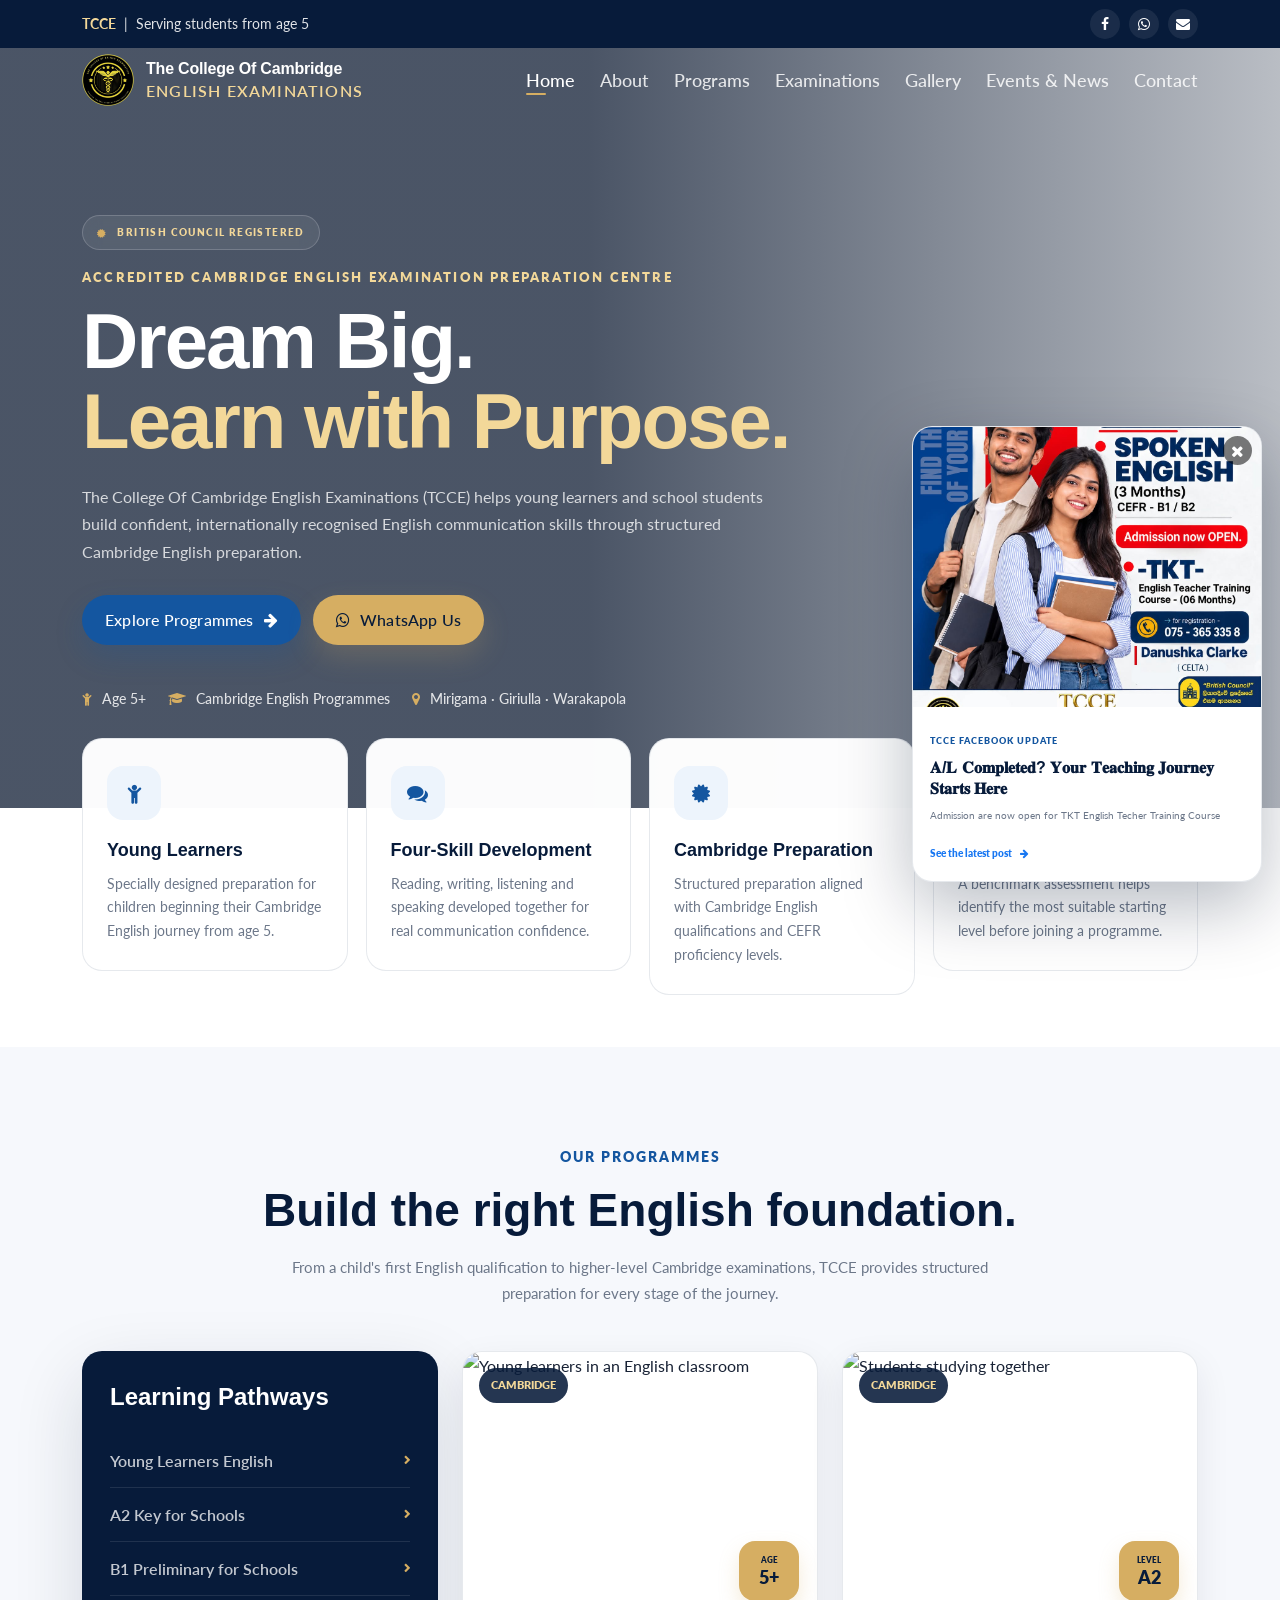
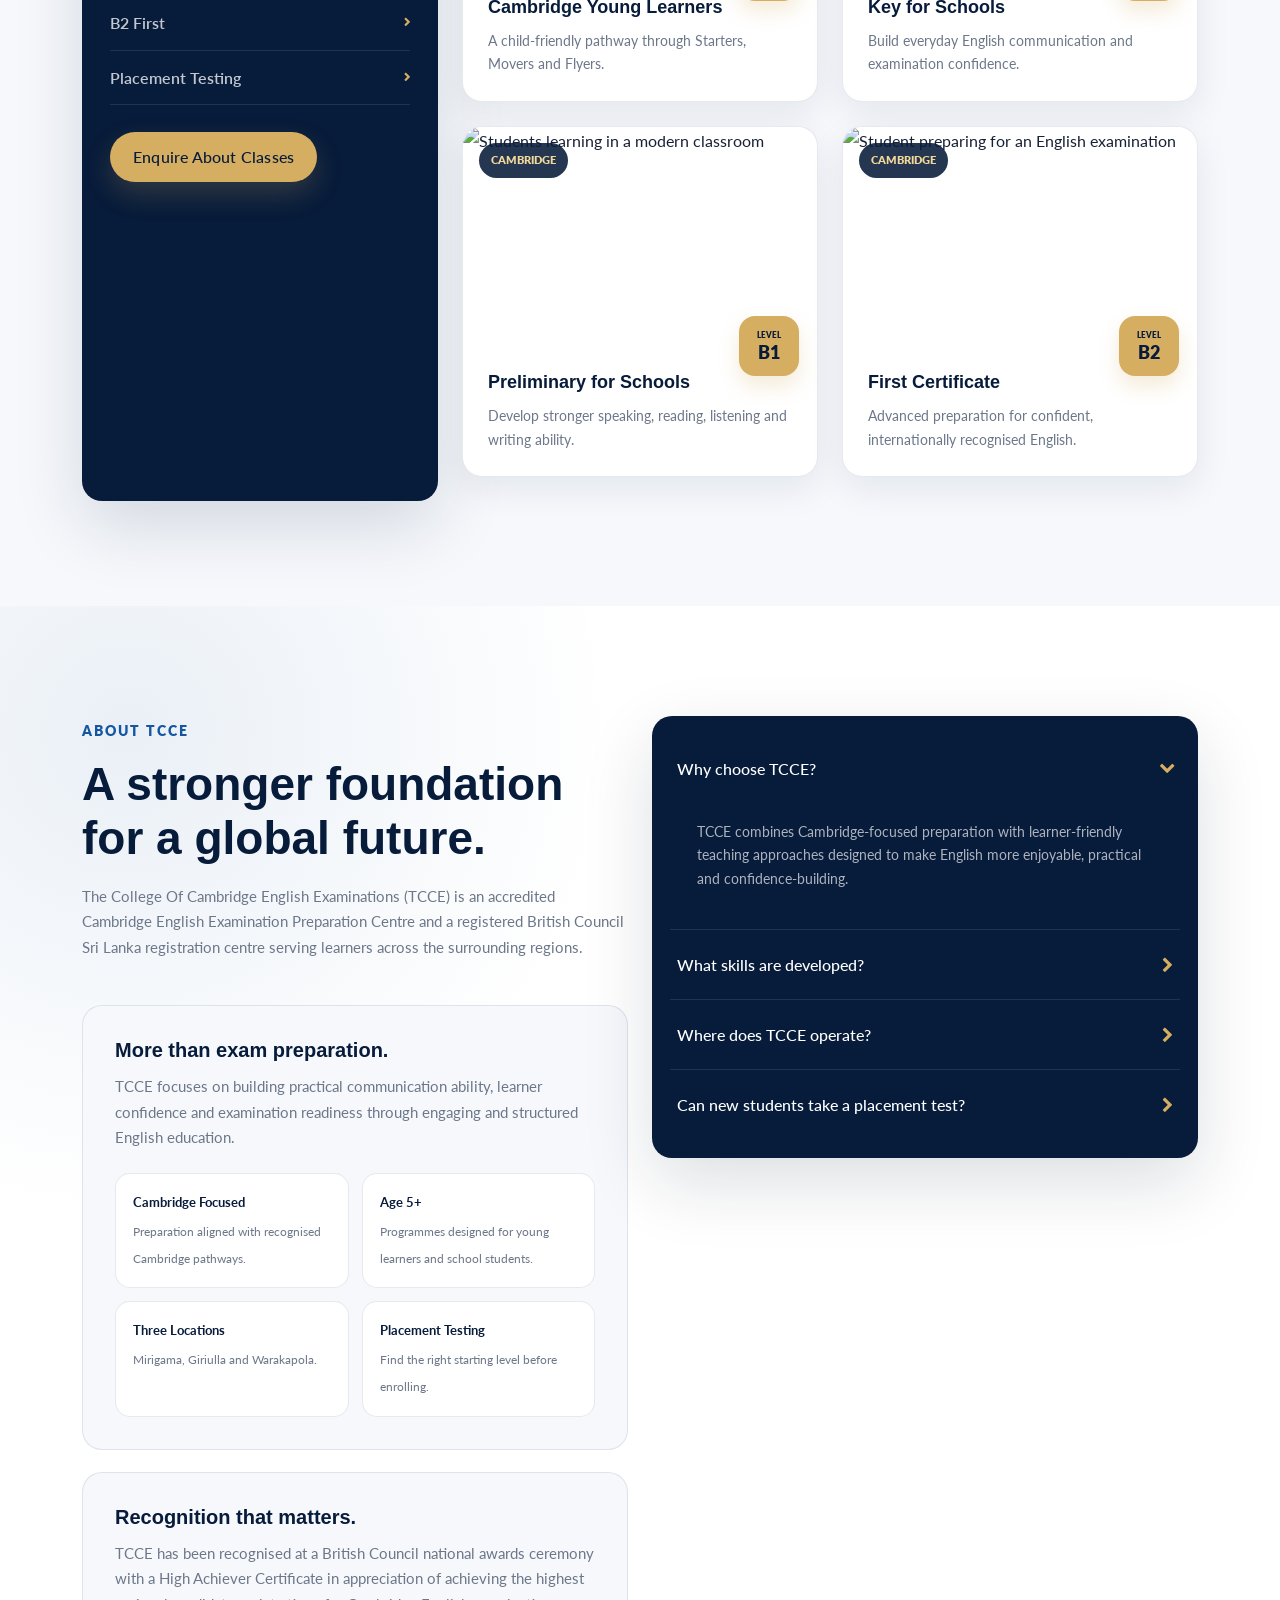
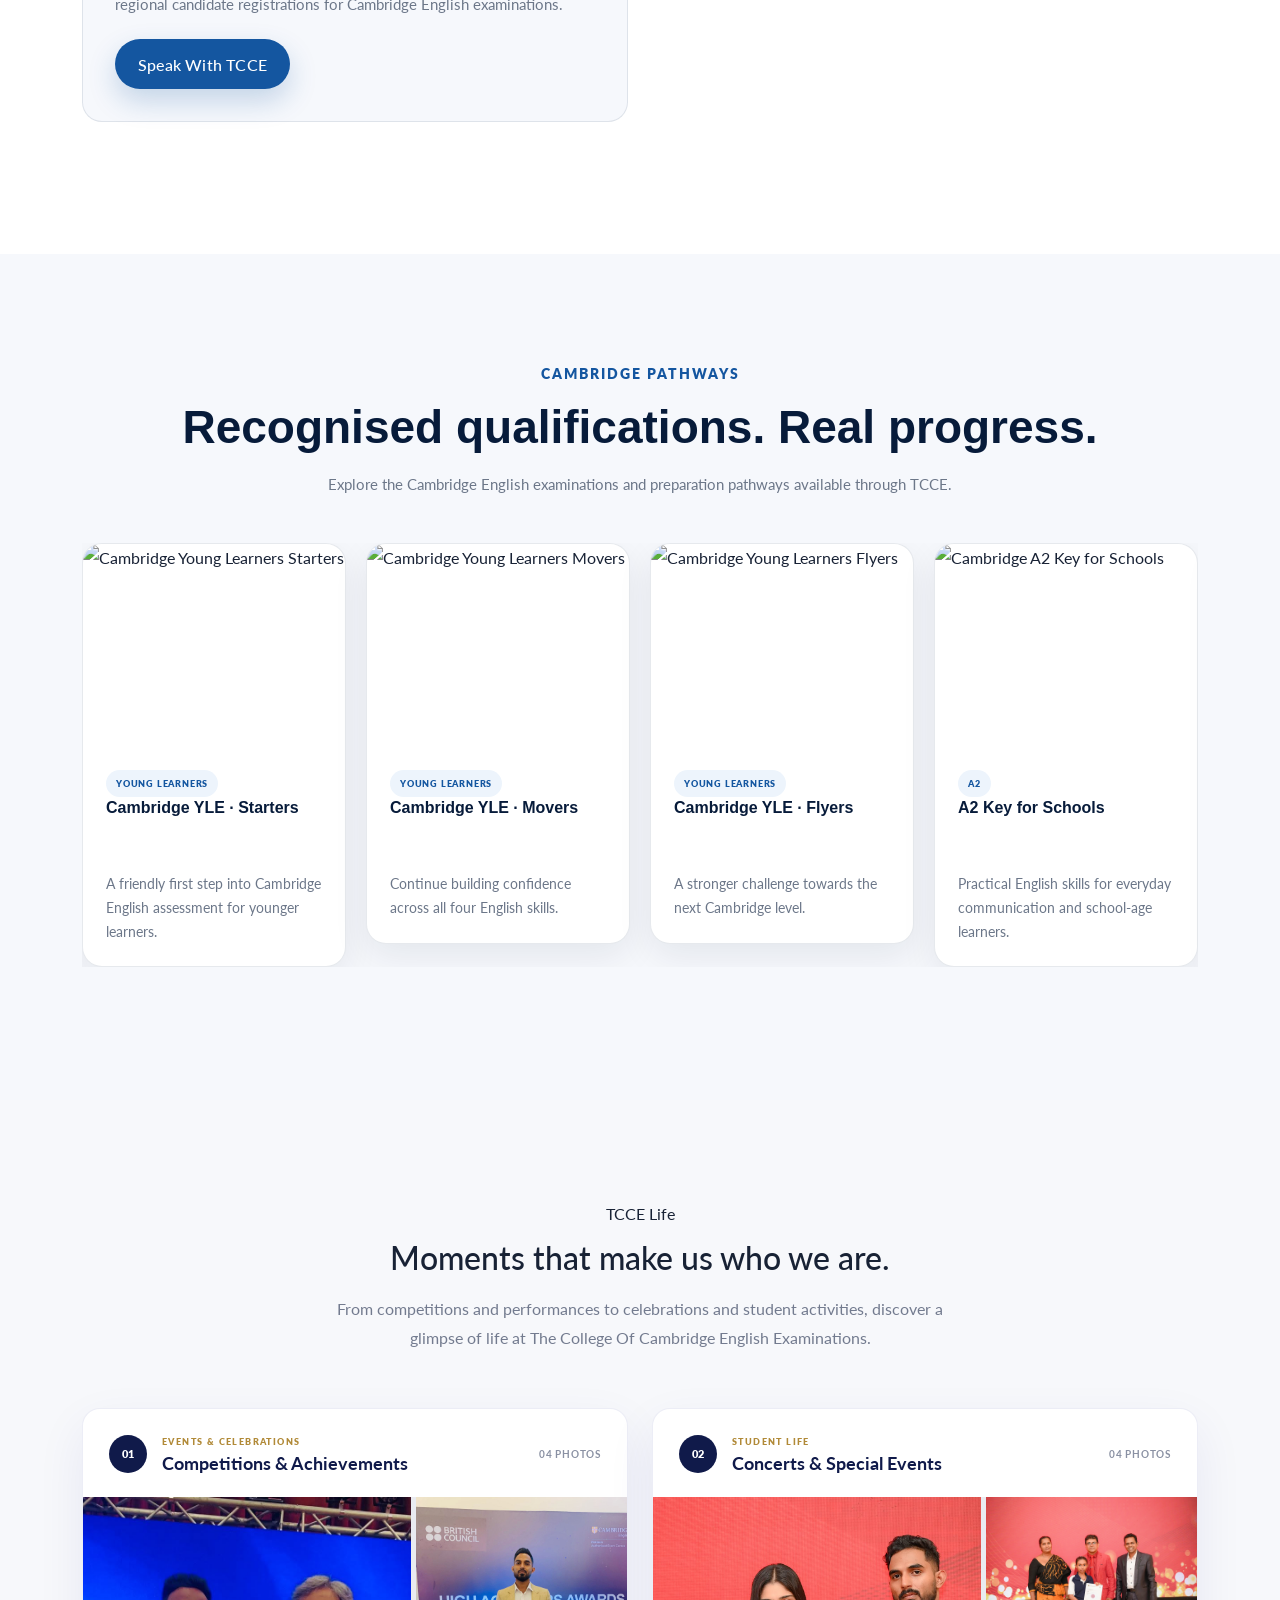
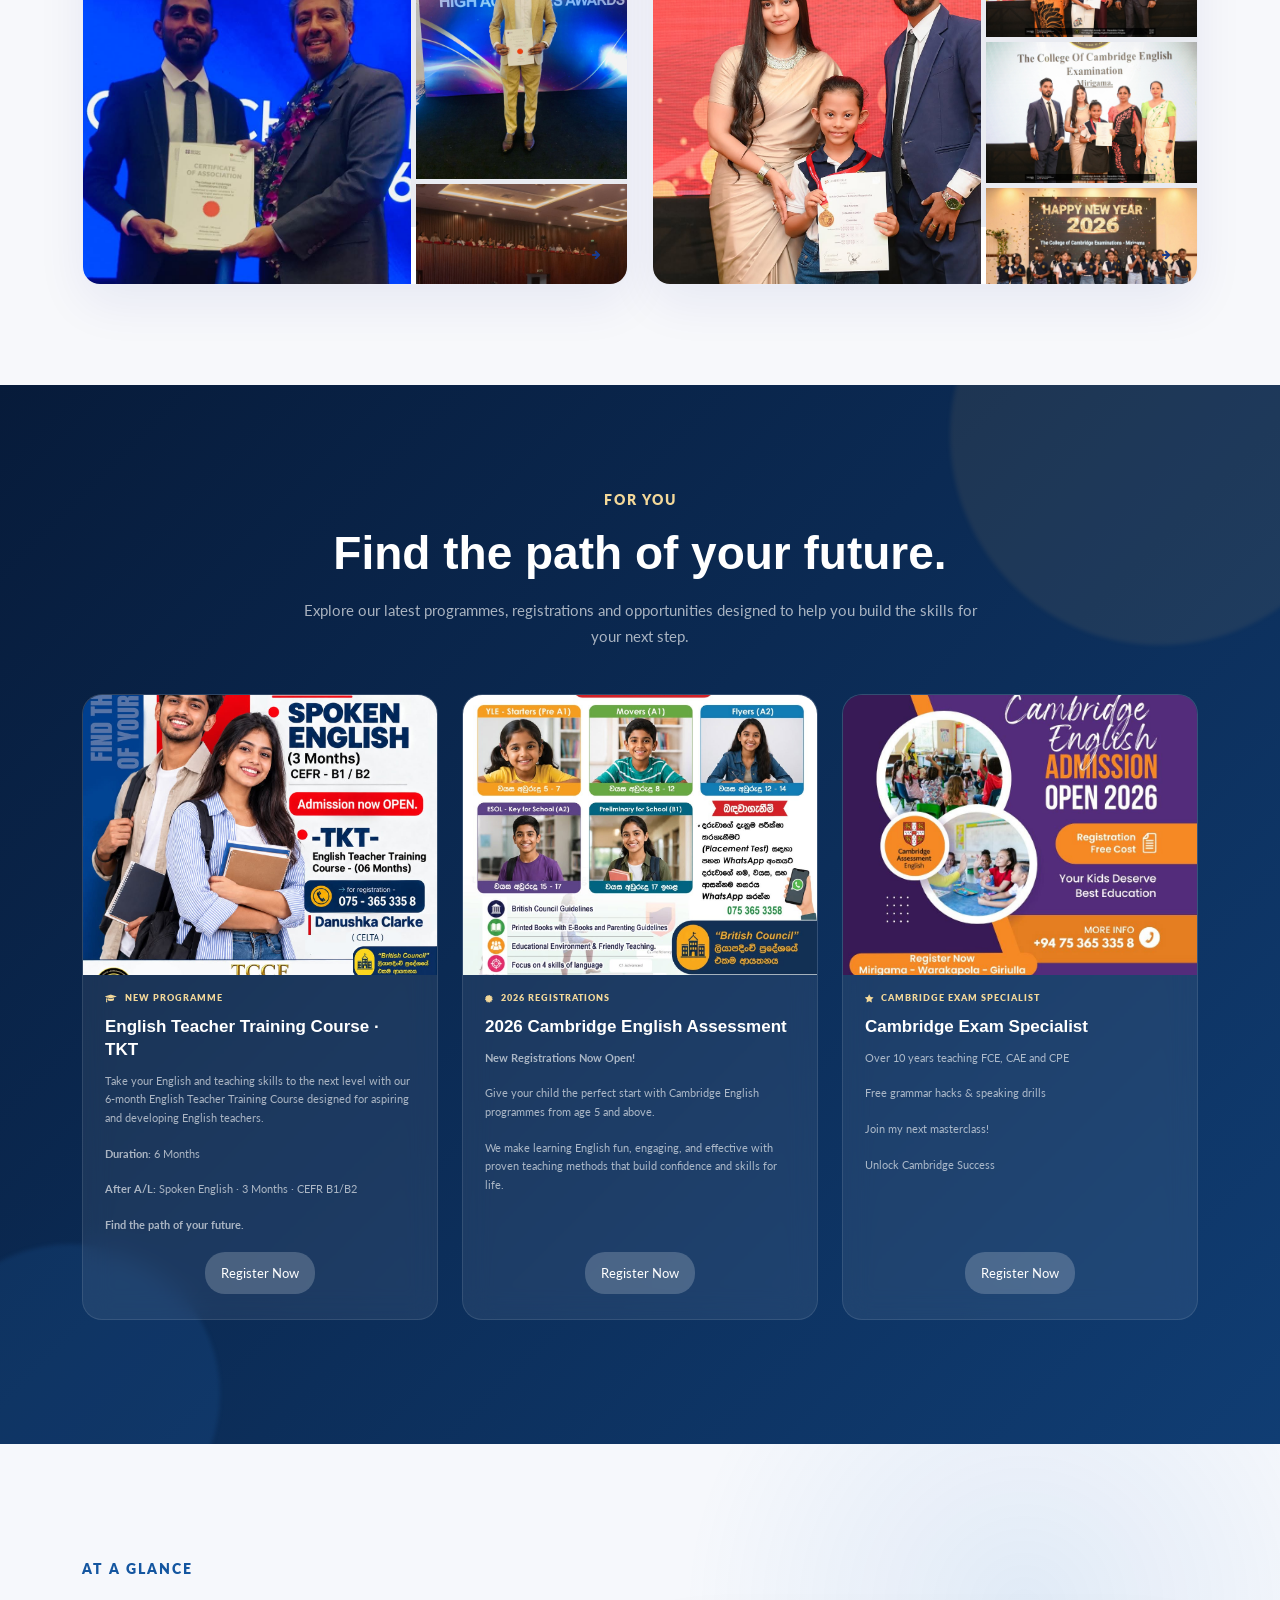
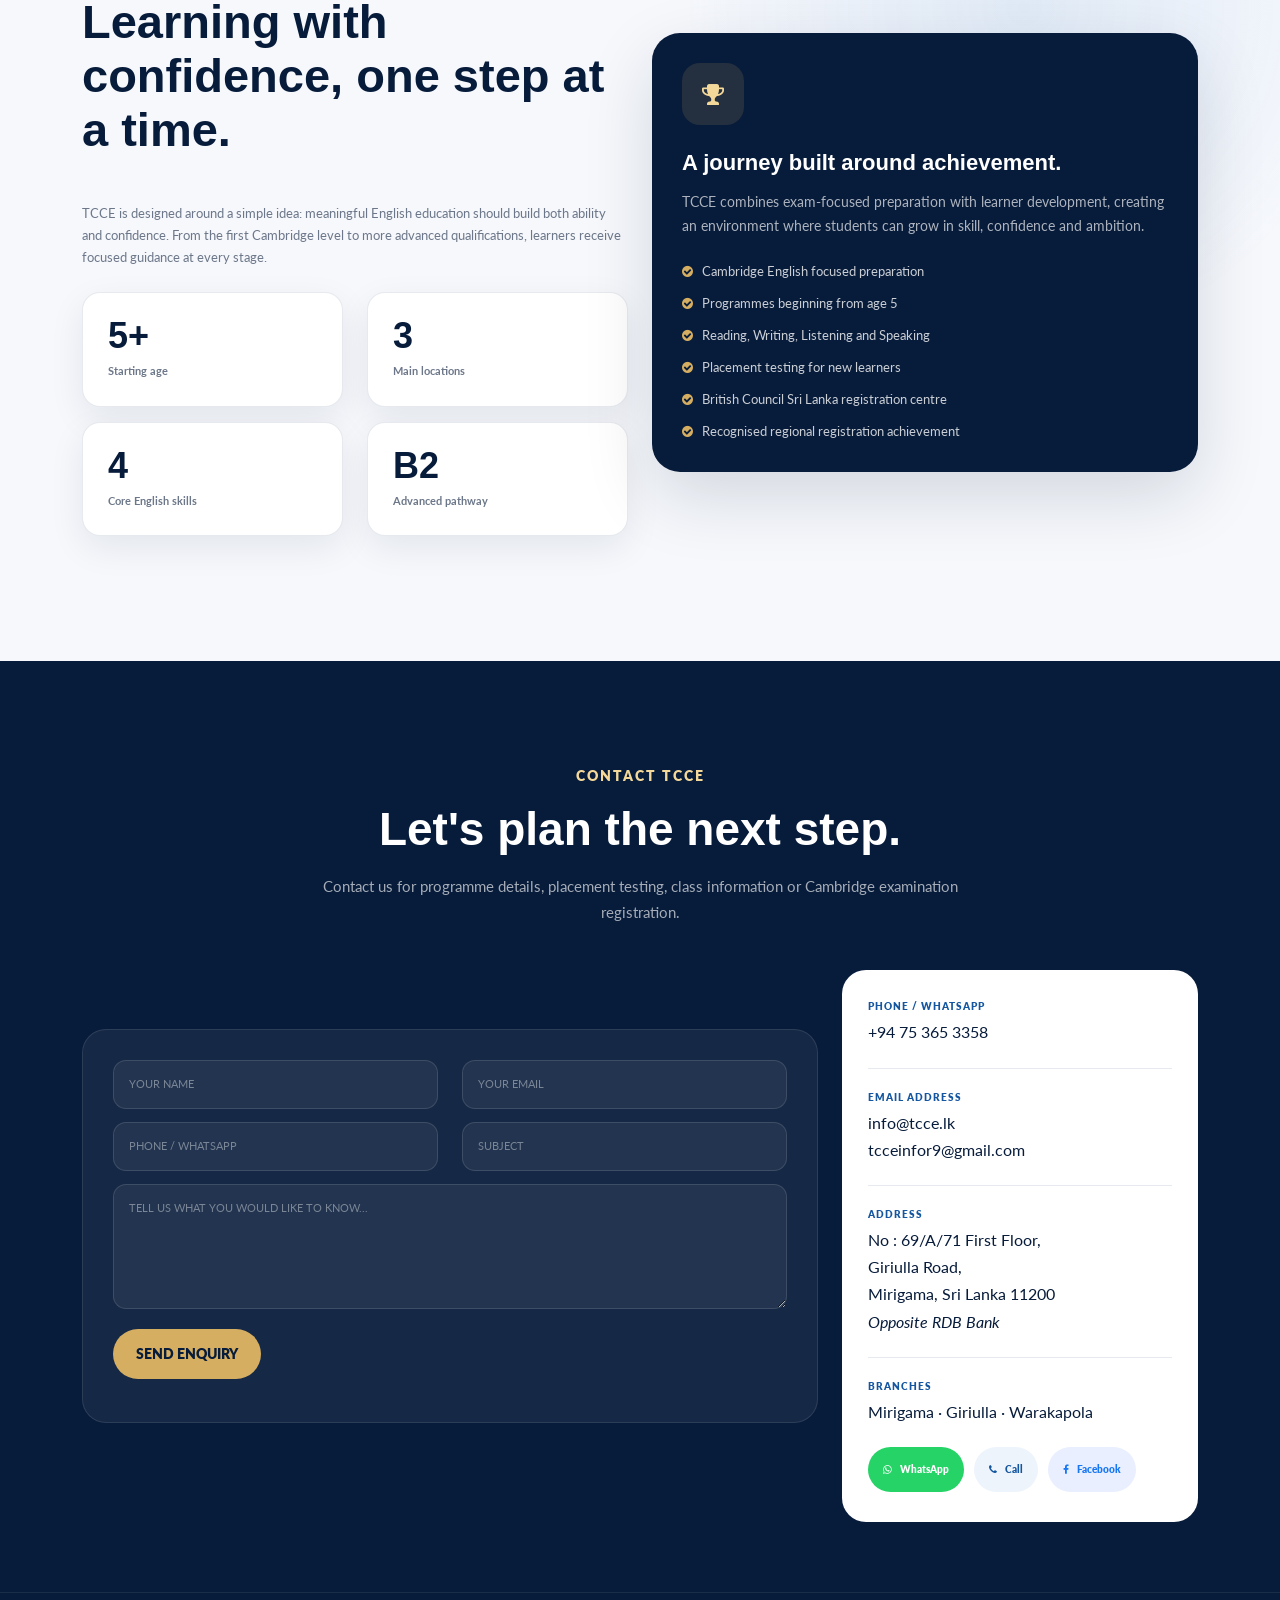
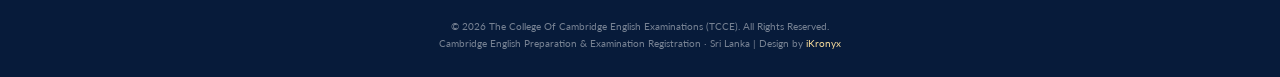
==== commit 00a8848d: "site official launch" ====
--- a/index.html
+++ b/index.html
@@ -2,443 +2,1561 @@
 <html lang="en">
   <head>
     <meta charset="UTF-8" />
-    <meta name="viewport" content="width=device-width, initial-scale=1.0" />
-
-    <title>The College Of Cambridge English Examinations | Coming Soon</title>
+
+    <meta
+      name="viewport"
+      content="width=device-width, initial-scale=1, shrink-to-fit=no"
+    />
 
     <meta
       name="description"
-      content="The College Of Cambridge English Examinations — Your Cambridge English journey begins here."
+      content="The College Of Cambridge English Examinations (TCCE) is an accredited Cambridge English Examination Preparation Centre and British Council Sri Lanka registration centre serving students from age 5 and above."
     />
 
+    <meta
+      name="keywords"
+      content="TCCE, Cambridge English, Cambridge Examinations Sri Lanka, Cambridge Young Learners, Mirigama English classes, Giriulla English classes, Warakapola English classes"
+    />
+
+    <meta
+      name="author"
+      content="The College Of Cambridge English Examinations"
+    />
+
+    <meta
+      property="og:title"
+      content="The College Of Cambridge English Examinations"
+    />
+    <meta
+      property="og:description"
+      content="Cambridge English preparation and examination registration for young learners and school students."
+    />
+    <meta property="og:type" content="website" />
+    <meta property="og:url" content="https://tcce.lk" />
+
+    <title>
+      The College Of Cambridge English Examinations | TCCE Sri Lanka
+    </title>
+
+    <!-- Google Font -->
     <link
-      href="https://fonts.googleapis.com/css2?family=Nunito+Sans:wght@300;400;500;600;700;800&display=swap"
+      href="https://fonts.googleapis.com/css2?family=Lato:wght@300;400;500;600;700&display=swap"
       rel="stylesheet"
     />
 
-    <style>
-      :root {
-        --navy: #101a4a;
-        --blue: #173b8f;
-        --gold: #d6ae55;
-        --gold-light: #f3d899;
-        --white: #ffffff;
-        --muted: #69728b;
-        --bg: #f7f8fc;
-      }
-
-      * {
-        margin: 0;
-        padding: 0;
-        box-sizing: border-box;
-      }
-
-      html,
-      body {
-        min-height: 100%;
-      }
-
-      body {
-        font-family: "Nunito Sans", sans-serif;
-        background: var(--bg);
-        color: var(--navy);
-        overflow-x: hidden;
-      }
-
-      .page {
-        min-height: 100vh;
-        display: flex;
-        flex-direction: column;
-        position: relative;
-        overflow: hidden;
-      }
-
-      /* Decorative background */
-      .page::before {
-        content: "";
-        position: absolute;
-        width: 520px;
-        height: 520px;
-        border-radius: 50%;
-        background: rgba(23, 59, 143, 0.055);
-        top: -260px;
-        right: -180px;
-      }
-
-      .page::after {
-        content: "";
-        position: absolute;
-        width: 420px;
-        height: 420px;
-        border-radius: 50%;
-        background: rgba(214, 174, 85, 0.07);
-        bottom: -220px;
-        left: -180px;
-      }
-
-      /* Header */
-      header {
-        position: relative;
-        z-index: 2;
-        padding: 28px 7%;
-      }
-
-      .logo {
-        display: inline-flex;
-        align-items: center;
-        gap: 13px;
-        text-decoration: none;
-        color: var(--navy);
-      }
-
-      .logo img {
-        width: 58px;
-        height: 58px;
-        object-fit: contain;
-      }
-
-      .logo-text {
-        display: flex;
-        flex-direction: column;
-        line-height: 1.15;
-      }
-
-      .logo-text strong {
-        font-size: 15px;
-        font-weight: 800;
-        letter-spacing: -0.3px;
-      }
-
-      .logo-text span {
-        margin-top: 5px;
-        font-size: 9px;
-        font-weight: 700;
-        color: var(--blue);
-        text-transform: uppercase;
-        letter-spacing: 1.5px;
-      }
-
-      /* Main */
-      main {
-        position: relative;
-        z-index: 1;
-        flex: 1;
-        display: flex;
-        align-items: center;
-        justify-content: center;
-        padding: 50px 20px 70px;
-      }
-
-      .content {
-        width: min(850px, 100%);
-        text-align: center;
-      }
-
-      .eyebrow {
-        display: inline-flex;
-        align-items: center;
-        gap: 9px;
-        padding: 8px 15px;
-        border: 1px solid rgba(214, 174, 85, 0.45);
-        border-radius: 100px;
-        color: #9b7626;
-        background: rgba(255, 255, 255, 0.65);
-        font-size: 11px;
-        font-weight: 700;
-        letter-spacing: 1.8px;
-        text-transform: uppercase;
-        margin-bottom: 25px;
-      }
-
-      .eyebrow::before {
-        content: "";
-        width: 6px;
-        height: 6px;
-        border-radius: 50%;
-        background: var(--gold);
-        animation: pulse 1.8s infinite;
-      }
-
-      h1 {
-        font-size: clamp(42px, 7vw, 76px);
-        line-height: 0.98;
-        letter-spacing: -3px;
-        font-weight: 800;
-        color: var(--navy);
-        margin-bottom: 25px;
-      }
-
-      h1 span {
-        color: var(--blue);
-      }
-
-      .intro {
-        max-width: 650px;
-        margin: 0 auto;
-        color: var(--muted);
-        font-size: 17px;
-        line-height: 1.8;
-        font-weight: 400;
-      }
-
-      /* Countdown */
-      .countdown {
-        display: flex;
-        justify-content: center;
-        gap: 14px;
-        margin: 42px auto 32px;
-      }
-
-      .time-box {
-        width: 105px;
-        padding: 18px 10px 15px;
-        background: var(--white);
-        border: 1px solid rgba(16, 26, 74, 0.08);
-        border-radius: 14px;
-        box-shadow: 0 12px 35px rgba(16, 26, 74, 0.07);
-      }
-
-      .time-box strong {
-        display: block;
-        font-size: 34px;
-        line-height: 1;
-        font-weight: 700;
-        color: var(--navy);
-        letter-spacing: -1px;
-      }
-
-      .time-box span {
-        display: block;
-        margin-top: 8px;
-        font-size: 9px;
-        font-weight: 700;
-        color: #8991a5;
-        text-transform: uppercase;
-        letter-spacing: 1.4px;
-      }
-
-      .launch {
-        font-size: 13px;
-        color: #7a8194;
-        font-weight: 500;
-      }
-
-      .launch strong {
-        color: var(--blue);
-        font-weight: 700;
-      }
-
-      /* Footer */
-      footer {
-        position: relative;
-        z-index: 2;
-        padding: 22px 7%;
-        text-align: center;
-        color: #9299aa;
-        font-size: 11px;
-        letter-spacing: 0.3px;
-      }
-
-      footer span {
-        color: var(--gold);
-        margin: 0 6px;
-      }
-
-      @keyframes pulse {
-        0%,
-        100% {
-          opacity: 1;
-          transform: scale(1);
-        }
-
-        50% {
-          opacity: 0.4;
-          transform: scale(0.7);
-        }
-      }
-
-      /* Mobile */
-      @media (max-width: 600px) {
-        header {
-          padding: 20px 22px;
-        }
-
-        .logo img {
-          width: 48px;
-          height: 48px;
-        }
-
-        .logo-text strong {
-          font-size: 12px;
-        }
-
-        .logo-text span {
-          font-size: 7px;
-          letter-spacing: 1px;
-        }
-
-        main {
-          padding: 35px 20px 45px;
-        }
-
-        h1 {
-          font-size: clamp(42px, 13vw, 58px);
-          letter-spacing: -2px;
-        }
-
-        .intro {
-          font-size: 15px;
-          line-height: 1.7;
-        }
-
-        .countdown {
-          gap: 7px;
-          margin-top: 32px;
-        }
-
-        .time-box {
-          width: 76px;
-          padding: 15px 7px 12px;
-          border-radius: 11px;
-        }
-
-        .time-box strong {
-          font-size: 25px;
-        }
-
-        .time-box span {
-          font-size: 7px;
-          letter-spacing: 1px;
-        }
-
-        .launch {
-          font-size: 11px;
-        }
-      }
-
-      @media (max-width: 360px) {
-        .time-box {
-          width: 68px;
-        }
-
-        .time-box strong {
-          font-size: 22px;
-        }
-      }
-    </style>
+    <!-- Bootstrap -->
+    <link href="css/bootstrap.min.css" rel="stylesheet" />
+
+    <!-- Font Awesome -->
+    <link rel="stylesheet" href="css/fontawesome.css" />
+
+    <!-- Owl Carousel -->
+    <link rel="stylesheet" href="css/owl.css" />
+
+    <!-- Lightbox -->
+    <link rel="stylesheet" href="css/lightbox.css" />
+
+    <!-- Custom Styles -->
+    <link rel="stylesheet" href="css/style.css" />
   </head>
 
   <body>
-    <div class="page">
-      <header>
-        <a href="#" class="logo">
-          <img src="images/tcce-logo.png" alt="TCCE Logo" />
-
-          <div class="logo-text">
-            <strong>The College Of Cambridge</strong>
-            <span>English Examinations</span>
-          </div>
-        </a>
-      </header>
-
-      <main>
-        <div class="content">
-          <div class="eyebrow">Something exciting is coming</div>
-
-          <h1>
-            Your Cambridge<br />
-            <span>journey begins here.</span>
-          </h1>
-
-          <p class="intro">
-            We are putting the finishing touches on our new digital home. A
-            fresh experience for Cambridge English learners, parents, and
-            educators is almost ready.
-          </p>
-
-          <div class="countdown">
-            <div class="time-box">
-              <strong id="hours">00</strong>
-              <span>Hours</span>
-            </div>
-
-            <div class="time-box">
-              <strong id="minutes">00</strong>
-              <span>Minutes</span>
-            </div>
-
-            <div class="time-box">
-              <strong id="seconds">00</strong>
-              <span>Seconds</span>
-            </div>
-          </div>
-
-          <p class="launch">
-            Official website launch
-            <strong>Today · 5:00 PM Sri Lanka Time</strong>
+    <!-- =========================================================
+     TOP BAR
+========================================================= -->
+
+    <div class="sub-header">
+      <div class="container">
+        <div class="row align-items-center">
+          <div class="col-lg-8 col-sm-8">
+            <div class="left-content">
+              <p></p>
+              <p>
+                <strong>TCCE</strong>
+                &nbsp;|&nbsp;
+                <span id="tcce-rotating-text"
+                  >Serving students from age 5+</span
+                >
+              </p>
+            </div>
+          </div>
+
+          <div class="col-lg-4 col-sm-4">
+            <div class="right-icons">
+              <ul>
+                <li>
+                  <a
+                    href="https://www.facebook.com/p/The-College-Of-Cambridge-English-Examinations-100087502778471/"
+                    target="_blank"
+                    aria-label="Facebook"
+                  >
+                    <i class="fa fa-facebook"></i>
+                  </a>
+                </li>
+
+                <li>
+                  <a
+                    href="https://wa.me/94753653358"
+                    target="_blank"
+                    aria-label="WhatsApp"
+                  >
+                    <i class="fa fa-whatsapp"></i>
+                  </a>
+                </li>
+
+                <li>
+                  <a href="mailto:info@tcce.lk" aria-label="Email">
+                    <i class="fa fa-envelope"></i>
+                  </a>
+                </li>
+              </ul>
+            </div>
+          </div>
+        </div>
+      </div>
+    </div>
+
+    <!-- =========================================================
+     HEADER
+========================================================= -->
+
+    <header class="header-area header-sticky">
+      <div class="container">
+        <div class="row">
+          <div class="col-12">
+            <nav class="main-nav">
+              <a href="#top" class="logo">
+                <img src="images/tcce-logo.png" alt="TCCE Logo" />
+
+                <span class="logo-text">
+                  <strong>The College Of Cambridge</strong>
+                  <span>English Examinations</span>
+                </span>
+              </a>
+
+              <ul class="nav">
+                <li>
+                  <a href="#top" class="active">Home</a>
+                </li>
+
+                <li>
+                  <a href="#about">About</a>
+                </li>
+
+                <li>
+                  <a href="#programs">Programs</a>
+                </li>
+
+                <li>
+                  <a href="#examinations">Examinations</a>
+                </li>
+
+                <li>
+                  <a href="#gallery">Gallery</a>
+                </li>
+
+                <li>
+                  <a href="event-news.html">Events & News</a>
+                </li>
+
+                <li>
+                  <a href="#contact">Contact</a>
+                </li>
+              </ul>
+
+              <a class="menu-trigger">
+                <span>Menu</span>
+              </a>
+            </nav>
+          </div>
+        </div>
+      </div>
+    </header>
+
+    <!-- =========================================================
+     HERO
+========================================================= -->
+
+    <section class="section main-banner" id="top" data-section="top">
+      <video autoplay muted loop playsinline id="bg-video">
+        <source src="media/course-video.mp4" type="video/mp4" />
+      </video>
+
+      <div class="video-overlay header-text">
+        <div class="container">
+          <div class="row">
+            <div class="col-lg-12">
+              <div class="caption">
+                <div class="hero-badge">
+                  <i class="fa fa-certificate"></i>
+                  British Council Registered
+                </div>
+
+                <h6>
+                  Accredited Cambridge English Examination Preparation Centre
+                </h6>
+
+                <h2>
+                  Dream Big.<br />
+                  <span>Learn with Purpose.</span>
+                </h2>
+
+                <p>
+                  The College Of Cambridge English Examinations (TCCE) helps
+                  young learners and school students build confident,
+                  internationally recognised English communication skills
+                  through structured Cambridge English preparation.
+                </p>
+
+                <div class="hero-buttons">
+                  <a href="#programs" class="primary-btn">
+                    Explore Programmes
+                    <i class="fa fa-arrow-right"></i>
+                  </a>
+
+                  <a
+                    href="https://wa.me/94753653358"
+                    target="_blank"
+                    class="secondary-btn"
+                  >
+                    <i class="fa fa-whatsapp"></i>
+                    WhatsApp Us
+                  </a>
+                </div>
+
+                <div class="hero-meta">
+                  <div class="hero-meta-item">
+                    <i class="fa fa-child"></i>
+                    Age 5+
+                  </div>
+
+                  <div class="hero-meta-item">
+                    <i class="fa fa-graduation-cap"></i>
+                    Cambridge English Programmes
+                  </div>
+
+                  <div class="hero-meta-item">
+                    <i class="fa fa-map-marker"></i>
+                    Mirigama · Giriulla · Warakapola
+                  </div>
+                </div>
+              </div>
+            </div>
+          </div>
+        </div>
+      </div>
+    </section>
+
+    <!-- =========================================================
+     FEATURE STRIP
+========================================================= -->
+
+    <section class="services">
+      <div class="container">
+        <div class="row">
+          <div class="col-lg-12">
+            <div class="owl-service-item owl-carousel">
+              <div class="item">
+                <div class="icon">
+                  <i class="fa fa-child"></i>
+                </div>
+
+                <div class="down-content">
+                  <h4>Young Learners</h4>
+
+                  <p>
+                    Specially designed preparation for children beginning their
+                    Cambridge English journey from age 5.
+                  </p>
+                </div>
+              </div>
+
+              <div class="item">
+                <div class="icon">
+                  <i class="fa fa-comments"></i>
+                </div>
+
+                <div class="down-content">
+                  <h4>Four-Skill Development</h4>
+
+                  <p>
+                    Reading, writing, listening and speaking developed together
+                    for real communication confidence.
+                  </p>
+                </div>
+              </div>
+
+              <div class="item">
+                <div class="icon">
+                  <i class="fa fa-certificate"></i>
+                </div>
+
+                <div class="down-content">
+                  <h4>Cambridge Preparation</h4>
+
+                  <p>
+                    Structured preparation aligned with Cambridge English
+                    qualifications and CEFR proficiency levels.
+                  </p>
+                </div>
+              </div>
+
+              <div class="item">
+                <div class="icon">
+                  <i class="fa fa-search"></i>
+                </div>
+
+                <div class="down-content">
+                  <h4>Placement Testing</h4>
+
+                  <p>
+                    A benchmark assessment helps identify the most suitable
+                    starting level before joining a programme.
+                  </p>
+                </div>
+              </div>
+
+              <div class="item">
+                <div class="icon">
+                  <i class="fa fa-map-marker"></i>
+                </div>
+
+                <div class="down-content">
+                  <h4>Three Main Locations</h4>
+
+                  <p>
+                    Students can access TCCE programmes across Mirigama,
+                    Giriulla and Warakapola.
+                  </p>
+                </div>
+              </div>
+            </div>
+          </div>
+        </div>
+      </div>
+    </section>
+
+    <!-- =========================================================
+     PROGRAMS
+========================================================= -->
+
+    <section class="upcoming-meetings" id="programs">
+      <div class="container">
+        <div class="row">
+          <div class="col-lg-12">
+            <div class="section-heading center-heading">
+              <div class="eyebrow">Our Programmes</div>
+
+              <h2>Build the right English foundation.</h2>
+
+              <p>
+                From a child's first English qualification to higher-level
+                Cambridge examinations, TCCE provides structured preparation for
+                every stage of the journey.
+              </p>
+            </div>
+          </div>
+
+          <div class="col-lg-4">
+            <div class="categories">
+              <h4>Learning Pathways</h4>
+
+              <ul>
+                <li>
+                  <a href="#examinations">Young Learners English</a>
+                </li>
+
+                <li>
+                  <a href="#examinations">A2 Key for Schools</a>
+                </li>
+
+                <li>
+                  <a href="#examinations">B1 Preliminary for Schools</a>
+                </li>
+
+                <li>
+                  <a href="#examinations">B2 First</a>
+                </li>
+
+                <li>
+                  <a href="#contact">Placement Testing</a>
+                </li>
+              </ul>
+
+              <div class="main-button-yellow">
+                <a href="#contact"> Enquire About Classes </a>
+              </div>
+            </div>
+          </div>
+
+          <div class="col-lg-8">
+            <div class="row">
+              <div class="col-lg-6 mb-4">
+                <div class="meeting-item">
+                  <div class="thumb">
+                    <div class="price">
+                      <span>Programme</span>
+                    </div>
+
+                    <img
+                      src="https://images.unsplash.com/photo-1503676260728-1c00da094a0b?auto=format&fit=crop&w=900&q=85"
+                      alt="Young learners in an English classroom"
+                    />
+                  </div>
+
+                  <div class="down-content">
+                    <div class="date">
+                      <h6>
+                        Age
+                        <span>5+</span>
+                      </h6>
+                    </div>
+
+                    <a href="#examinations">
+                      <h4>Cambridge Young Learners</h4>
+                    </a>
+
+                    <p>
+                      A child-friendly pathway through Starters, Movers and
+                      Flyers.
+                    </p>
+                  </div>
+                </div>
+              </div>
+
+              <div class="col-lg-6 mb-4">
+                <div class="meeting-item">
+                  <div class="thumb">
+                    <div class="price">
+                      <span>Programme</span>
+                    </div>
+
+                    <img
+                      src="https://images.unsplash.com/photo-1523240795612-9a054b0db644?auto=format&fit=crop&w=900&q=85"
+                      alt="Students studying together"
+                    />
+                  </div>
+
+                  <div class="down-content">
+                    <div class="date">
+                      <h6>
+                        Level
+                        <span>A2</span>
+                      </h6>
+                    </div>
+
+                    <a href="#examinations">
+                      <h4>Key for Schools</h4>
+                    </a>
+
+                    <p>
+                      Build everyday English communication and examination
+                      confidence.
+                    </p>
+                  </div>
+                </div>
+              </div>
+
+              <div class="col-lg-6 mb-4">
+                <div class="meeting-item">
+                  <div class="thumb">
+                    <div class="price">
+                      <span>Programme</span>
+                    </div>
+
+                    <img
+                      src="https://images.unsplash.com/photo-1524178232363-1fb2b075b655?auto=format&fit=crop&w=900&q=85"
+                      alt="Students learning in a modern classroom"
+                    />
+                  </div>
+
+                  <div class="down-content">
+                    <div class="date">
+                      <h6>
+                        Level
+                        <span>B1</span>
+                      </h6>
+                    </div>
+
+                    <a href="#examinations">
+                      <h4>Preliminary for Schools</h4>
+                    </a>
+
+                    <p>
+                      Develop stronger speaking, reading, listening and writing
+                      ability.
+                    </p>
+                  </div>
+                </div>
+              </div>
+
+              <div class="col-lg-6 mb-4">
+                <div class="meeting-item">
+                  <div class="thumb">
+                    <div class="price">
+                      <span>Programme</span>
+                    </div>
+
+                    <img
+                      src="https://images.unsplash.com/photo-1498079022511-d15614cb1c02?auto=format&fit=crop&w=900&q=85"
+                      alt="Student preparing for an English examination"
+                    />
+                  </div>
+
+                  <div class="down-content">
+                    <div class="date">
+                      <h6>
+                        Level
+                        <span>B2</span>
+                      </h6>
+                    </div>
+
+                    <a href="#examinations">
+                      <h4>First Certificate</h4>
+                    </a>
+
+                    <p>
+                      Advanced preparation for confident, internationally
+                      recognised English.
+                    </p>
+                  </div>
+                </div>
+              </div>
+            </div>
+          </div>
+        </div>
+      </div>
+    </section>
+
+    <!-- =========================================================
+     ABOUT / WHY TCCE
+========================================================= -->
+
+    <section class="apply-now" id="about">
+      <div class="container">
+        <div class="row">
+          <div class="col-lg-6 align-self-center">
+            <div class="section-heading">
+              <div class="eyebrow">About TCCE</div>
+
+              <h2>A stronger foundation for a global future.</h2>
+
+              <p>
+                The College Of Cambridge English Examinations (TCCE) is an
+                accredited Cambridge English Examination Preparation Centre and
+                a registered British Council Sri Lanka registration centre
+                serving learners across the surrounding regions.
+              </p>
+            </div>
+
+            <div class="item">
+              <h3>More than exam preparation.</h3>
+
+              <p>
+                TCCE focuses on building practical communication ability,
+                learner confidence and examination readiness through engaging
+                and structured English education.
+              </p>
+
+              <div class="about-highlight">
+                <div class="highlight-box">
+                  <strong>Cambridge Focused</strong>
+                  <span
+                    >Preparation aligned with recognised Cambridge
+                    pathways.</span
+                  >
+                </div>
+
+                <div class="highlight-box">
+                  <strong>Age 5+</strong>
+                  <span
+                    >Programmes designed for young learners and school
+                    students.</span
+                  >
+                </div>
+
+                <div class="highlight-box">
+                  <strong>Three Locations</strong>
+                  <span>Mirigama, Giriulla and Warakapola.</span>
+                </div>
+
+                <div class="highlight-box">
+                  <strong>Placement Testing</strong>
+                  <span>Find the right starting level before enrolling.</span>
+                </div>
+              </div>
+            </div>
+
+            <div class="item">
+              <h3>Recognition that matters.</h3>
+
+              <p>
+                TCCE has been recognised at a British Council national awards
+                ceremony with a High Achiever Certificate in appreciation of
+                achieving the highest regional candidate registrations for
+                Cambridge English examinations.
+              </p>
+
+              <div class="main-button-red">
+                <a href="#contact"> Speak With TCCE </a>
+              </div>
+            </div>
+          </div>
+
+          <div class="col-lg-6">
+            <div class="accordions is-first-expanded">
+              <article class="accordion is-open">
+                <div class="accordion-head">
+                  <span>Why choose TCCE?</span>
+
+                  <span class="icon">
+                    <i class="fa fa-chevron-right"></i>
+                  </span>
+                </div>
+
+                <div class="accordion-body" style="display: block">
+                  <div class="content">
+                    <p>
+                      TCCE combines Cambridge-focused preparation with
+                      learner-friendly teaching approaches designed to make
+                      English more enjoyable, practical and confidence-building.
+                    </p>
+                  </div>
+                </div>
+              </article>
+
+              <article class="accordion">
+                <div class="accordion-head">
+                  <span> What skills are developed? </span>
+
+                  <span class="icon">
+                    <i class="fa fa-chevron-right"></i>
+                  </span>
+                </div>
+
+                <div class="accordion-body">
+                  <div class="content">
+                    <p>
+                      Learners work across Reading, Writing, Listening and
+                      Speaking, with activities structured around their
+                      Cambridge level and learning stage.
+                    </p>
+                  </div>
+                </div>
+              </article>
+
+              <article class="accordion">
+                <div class="accordion-head">
+                  <span> Where does TCCE operate? </span>
+
+                  <span class="icon">
+                    <i class="fa fa-chevron-right"></i>
+                  </span>
+                </div>
+
+                <div class="accordion-body">
+                  <div class="content">
+                    <p>
+                      TCCE serves learners through its main locations in
+                      Mirigama, Giriulla and Warakapola.
+                    </p>
+                  </div>
+                </div>
+              </article>
+
+              <article class="accordion last-accordion">
+                <div class="accordion-head">
+                  <span> Can new students take a placement test? </span>
+
+                  <span class="icon">
+                    <i class="fa fa-chevron-right"></i>
+                  </span>
+                </div>
+
+                <div class="accordion-body">
+                  <div class="content">
+                    <p>
+                      Yes. Prospective students can complete a placement
+                      assessment to help identify an appropriate benchmark level
+                      before joining a programme.
+                    </p>
+                  </div>
+                </div>
+              </article>
+            </div>
+          </div>
+        </div>
+      </div>
+    </section>
+
+    <!-- =========================================================
+     EXAMINATIONS
+========================================================= -->
+
+    <section class="our-courses" id="examinations">
+      <div class="container">
+        <div class="row">
+          <div class="col-lg-12">
+            <div class="section-heading center-heading">
+              <div class="eyebrow">Cambridge Pathways</div>
+
+              <h2>Recognised qualifications. Real progress.</h2>
+
+              <p>
+                Explore the Cambridge English examinations and preparation
+                pathways available through TCCE.
+              </p>
+            </div>
+          </div>
+
+          <div class="col-lg-12">
+            <div class="owl-courses-item owl-carousel">
+              <div class="item">
+                <img
+                  src="https://images.unsplash.com/photo-1509062522246-3755977927d7?auto=format&fit=crop&w=1000&q=85"
+                  alt="Cambridge Young Learners Starters"
+                />
+
+                <div class="down-content">
+                  <span class="course-tag"> Young Learners </span>
+
+                  <h4>Cambridge YLE · Starters</h4>
+
+                  <p class="course-description">
+                    A friendly first step into Cambridge English assessment for
+                    younger learners.
+                  </p>
+                </div>
+              </div>
+
+              <div class="item">
+                <img
+                  src="https://images.unsplash.com/photo-1503676382389-4809596d5290?auto=format&fit=crop&w=1000&q=85"
+                  alt="Cambridge Young Learners Movers"
+                />
+
+                <div class="down-content">
+                  <span class="course-tag"> Young Learners </span>
+
+                  <h4>Cambridge YLE · Movers</h4>
+
+                  <p class="course-description">
+                    Continue building confidence across all four English skills.
+                  </p>
+                </div>
+              </div>
+
+              <div class="item">
+                <img
+                  src="https://images.unsplash.com/photo-1509062522246-3755977927d7?auto=format&fit=crop&w=1000&q=85"
+                  alt="Cambridge Young Learners Flyers"
+                />
+
+                <div class="down-content">
+                  <span class="course-tag"> Young Learners </span>
+
+                  <h4>Cambridge YLE · Flyers</h4>
+
+                  <p class="course-description">
+                    A stronger challenge towards the next Cambridge level.
+                  </p>
+                </div>
+              </div>
+
+              <div class="item">
+                <img
+                  src="https://images.unsplash.com/photo-1434030216411-0b793f4b4173?auto=format&fit=crop&w=1000&q=85"
+                  alt="Cambridge A2 Key for Schools"
+                />
+
+                <div class="down-content">
+                  <span class="course-tag"> A2 </span>
+
+                  <h4>A2 Key for Schools</h4>
+
+                  <p class="course-description">
+                    Practical English skills for everyday communication and
+                    school-age learners.
+                  </p>
+                </div>
+              </div>
+
+              <div class="item">
+                <img
+                  src="https://images.unsplash.com/photo-1522202176988-66273c2fd55f?auto=format&fit=crop&w=1000&q=85"
+                  alt="Cambridge B1 Preliminary for Schools"
+                />
+
+                <div class="down-content">
+                  <span class="course-tag"> B1 </span>
+
+                  <h4>B1 Preliminary for Schools</h4>
+
+                  <p class="course-description">
+                    Intermediate English development with focused examination
+                    preparation.
+                  </p>
+                </div>
+              </div>
+
+              <div class="item">
+                <img
+                  src="https://images.unsplash.com/photo-1522202176988-66273c2fd55f?auto=format&fit=crop&w=1000&q=85"
+                  alt="Cambridge B2 First"
+                />
+
+                <div class="down-content">
+                  <span class="course-tag"> B2 </span>
+
+                  <h4>B2 First</h4>
+
+                  <p class="course-description">
+                    Advanced English preparation for stronger independent
+                    communication.
+                  </p>
+                </div>
+              </div>
+
+              <div class="item">
+                <img
+                  src="https://images.unsplash.com/photo-1516321318423-f06f85e504b3?auto=format&fit=crop&w=1000&q=85"
+                  alt="English placement test"
+                />
+
+                <div class="down-content">
+                  <span class="course-tag"> Assessment </span>
+
+                  <h4>Placement Testing</h4>
+
+                  <p class="course-description">
+                    Identify a suitable starting level before beginning a TCCE
+                    programme.
+                  </p>
+                </div>
+              </div>
+            </div>
+          </div>
+        </div>
+      </div>
+    </section>
+
+    <!-- =========================================================
+     GALLERY
+========================================================= -->
+
+    <section class="tcce-moments-section" id="tcce-moments">
+      <div class="container">
+        <div class="row">
+          <div class="col-lg-12">
+            <div class="tcce-moments-heading">
+              <div class="eyebrow">TCCE Life</div>
+
+              <h2>Moments that make us who we are.</h2>
+
+              <p>
+                From competitions and performances to celebrations and student
+                activities, discover a glimpse of life at The College Of
+                Cambridge English Examinations.
+              </p>
+            </div>
+          </div>
+
+          <!-- =========================================================
+           COLLECTION 01
+      ========================================================== -->
+
+          <div class="col-lg-6">
+            <article class="tcce-collection-card">
+              <div class="tcce-collection-top">
+                <div class="tcce-collection-meta">
+                  <span class="tcce-collection-number">01</span>
+
+                  <div>
+                    <span class="tcce-collection-category">
+                      Events &amp; Celebrations
+                    </span>
+
+                    <h4>Competitions &amp; Achievements</h4>
+                  </div>
+                </div>
+
+                <span class="tcce-collection-count"> 04 Photos </span>
+              </div>
+
+              <div class="tcce-media-layout tcce-achievements">
+                <a
+                  href="images/img-achive-1.jpg"
+                  data-lightbox="tcce-achievements"
+                  class="tcce-media tcce-media-featured"
+                >
+                  <img
+                    src="images/img-achive-1.jpg"
+                    alt="TCCE student competition"
+                  />
+
+                  <span class="tcce-media-overlay">
+                    <i class="fa fa-expand"></i>
+                  </span>
+                </a>
+
+                <div class="tcce-media-stack">
+                  <a
+                    href="images/img-achive-2.jpg"
+                    data-lightbox="tcce-achievements"
+                    class="tcce-media"
+                  >
+                    <img
+                      src="images/img-achive-2.jpg"
+                      alt="TCCE students working together"
+                    />
+
+                    <span class="tcce-media-overlay">
+                      <i class="fa fa-expand"></i>
+                    </span>
+                  </a>
+
+                  <a
+                    href="images/img-achive-3.jpg"
+                    data-lightbox="tcce-achievements"
+                    class="tcce-media"
+                  >
+                    <img
+                      src="images/img-achive-3.jpg"
+                      alt="TCCE student activity"
+                    />
+
+                    <span class="tcce-media-overlay">
+                      <i class="fa fa-expand"></i>
+                    </span>
+                  </a>
+
+                  <a
+                    href="images/img-achive-4.jpg"
+                    data-lightbox="tcce-achievements"
+                    class="tcce-media"
+                  >
+                    <img
+                      src="images/img-achive-4.jpg"
+                      alt="TCCE student activity"
+                    />
+
+                    <span class="tcce-media-overlay">
+                      <i class="fa fa-expand"></i>
+                    </span>
+                  </a>
+                </div>
+              </div>
+
+              <div class="tcce-collection-footer">
+                <span>
+                  Celebrating confidence, creativity &amp; achievement
+                </span>
+
+                <a
+                  href="https://www.facebook.com/p/The-College-Of-Cambridge-English-Examinations-100087502778471/"
+                  target="_blank"
+                  rel="noopener noreferrer"
+                  class="tcce-collection-link"
+                >
+                  View Collection
+                  <i class="fa fa-arrow-right"></i>
+                </a>
+              </div>
+            </article>
+          </div>
+
+          <!-- =========================================================
+           COLLECTION 02
+      ========================================================== -->
+
+          <div class="col-lg-6">
+            <article class="tcce-collection-card">
+              <div class="tcce-collection-top">
+                <div class="tcce-collection-meta">
+                  <span class="tcce-collection-number">02</span>
+
+                  <div>
+                    <span class="tcce-collection-category"> Student Life </span>
+
+                    <h4>Concerts &amp; Special Events</h4>
+                  </div>
+                </div>
+
+                <span class="tcce-collection-count"> 04 Photos </span>
+              </div>
+
+              <div class="tcce-media-layout tcce-events">
+                <a
+                  href="images/img-con-1 (1).jpg"
+                  data-lightbox="tcce-events"
+                  class="tcce-media tcce-media-featured"
+                >
+                  <img
+                    src="images/img-con-1 (1).jpg"
+                    alt="Student concert performance"
+                  />
+
+                  <span class="tcce-media-overlay">
+                    <i class="fa fa-expand"></i>
+                  </span>
+                </a>
+
+                <div class="tcce-media-stack">
+                  <a
+                    href="images/img-con-1 (2).jpg"
+                    data-lightbox="tcce-events"
+                    class="tcce-media"
+                  >
+                    <img
+                      src="images/img-con-1 (2).jpg"
+                      alt="TCCE event performance"
+                    />
+
+                    <span class="tcce-media-overlay">
+                      <i class="fa fa-expand"></i>
+                    </span>
+                  </a>
+
+                  <a
+                    href="images/img-con-1 (3).jpg"
+                    data-lightbox="tcce-events"
+                    class="tcce-media"
+                  >
+                    <img
+                      src="images/img-con-1 (3).jpg"
+                      alt="TCCE live student event"
+                    />
+
+                    <span class="tcce-media-overlay">
+                      <i class="fa fa-expand"></i>
+                    </span>
+                  </a>
+
+                  <a
+                    href="images/img-con-1 (4).jpg"
+                    data-lightbox="tcce-events"
+                    class="tcce-media"
+                  >
+                    <img
+                      src="images/img-con-1 (4).jpg"
+                      alt="TCCE live student event"
+                    />
+
+                    <span class="tcce-media-overlay">
+                      <i class="fa fa-expand"></i>
+                    </span>
+                  </a>
+                </div>
+              </div>
+
+              <div class="tcce-collection-footer">
+                <span>
+                  Learning, performing &amp; creating memories together
+                </span>
+
+                <a
+                  href="https://www.facebook.com/p/The-College-Of-Cambridge-English-Examinations-100087502778471/"
+                  target="_blank"
+                  rel="noopener noreferrer"
+                  class="tcce-collection-link"
+                >
+                  View Collection
+                  <i class="fa fa-arrow-right"></i>
+                </a>
+              </div>
+            </article>
+          </div>
+        </div>
+      </div>
+    </section>
+
+    <!-- =========================================================
+     FACEBOOK PROMOTIONS
+========================================================= -->
+
+    <section class="facebook-promo">
+      <div class="container">
+        <div class="row">
+          <div class="col-lg-12">
+            <div class="section-heading center-heading">
+              <div class="eyebrow" style="color: #f3d899">For You</div>
+
+              <h2>Find the path of your future.</h2>
+
+              <p>
+                Explore our latest programmes, registrations and opportunities
+                designed to help you build the skills for your next step.
+              </p>
+            </div>
+          </div>
+
+          <!-- =========================================================
+           TILE 01
+      ========================================================= -->
+
+          <div class="col-lg-4 col-md-6 mb-4">
+            <div class="promo-card">
+              <div class="promo-card-image">
+                <img
+                  src="images/for-you-1.jpg"
+                  alt="English Teacher Training Course TKT"
+                />
+              </div>
+
+              <div class="promo-card-content">
+                <div class="promo-badge">
+                  <i class="fa fa-graduation-cap"></i>
+                  New Programme
+                </div>
+
+                <h4>English Teacher Training Course · TKT</h4>
+
+                <p>
+                  Take your English and teaching skills to the next level with
+                  our 6-month English Teacher Training Course designed for
+                  aspiring and developing English teachers.
+                </p>
+
+                <p><strong>Duration:</strong> 6 Months</p>
+
+                <p>
+                  <strong>After A/L:</strong> Spoken English · 3 Months · CEFR
+                  B1/B2
+                </p>
+
+                <p>
+                  <strong>Find the path of your future.</strong>
+                </p>
+
+                <a
+                  class="facebook-button"
+                  href="https://wa.me/94753653358?text=Hi%20TCCE%2C%20I%20am%20interested%20in%20the%20English%20Teacher%20Training%20Course%20TKT."
+                  target="_blank"
+                >
+                  Register Now
+                </a>
+              </div>
+            </div>
+          </div>
+
+          <!-- =========================================================
+           TILE 02
+      ========================================================= -->
+
+          <div class="col-lg-4 col-md-6 mb-4">
+            <div class="promo-card">
+              <div class="promo-card-image">
+                <img
+                  src="images/for-you-2.jpg"
+                  alt="2026 Cambridge English Assessment registrations"
+                />
+              </div>
+
+              <div class="promo-card-content">
+                <div class="promo-badge">
+                  <i class="fa fa-certificate"></i>
+                  2026 Registrations
+                </div>
+
+                <h4>2026 Cambridge English Assessment</h4>
+
+                <p>
+                  <strong>New Registrations Now Open!</strong>
+                </p>
+
+                <p>
+                  Give your child the perfect start with Cambridge English
+                  programmes from age 5 and above.
+                </p>
+
+                <p>
+                  We make learning English fun, engaging, and effective with
+                  proven teaching methods that build confidence and skills for
+                  life.
+                </p>
+
+                <a
+                  class="facebook-button"
+                  href="https://wa.me/94753653358?text=Hi%20TCCE%2C%20I%20would%20like%20to%20register%20for%20the%202026%20Cambridge%20English%20Assessment."
+                  target="_blank"
+                >
+                  Register Now
+                </a>
+              </div>
+            </div>
+          </div>
+
+          <!-- =========================================================
+           TILE 03
+      ========================================================= -->
+
+          <div class="col-lg-4 col-md-6 mb-4">
+            <div class="promo-card">
+              <div class="promo-card-image">
+                <img
+                  src="images/for-you-3.jpg"
+                  alt="Cambridge Exam Specialist"
+                />
+              </div>
+
+              <div class="promo-card-content">
+                <div class="promo-badge">
+                  <i class="fa fa-star"></i>
+                  Cambridge Exam Specialist
+                </div>
+
+                <h4>Cambridge Exam Specialist</h4>
+
+                <p>Over 10 years teaching FCE, CAE and CPE</p>
+
+                <p>Free grammar hacks &amp; speaking drills</p>
+
+                <p>Join my next masterclass!</p>
+
+                <p>Unlock Cambridge Success</p>
+
+                <a
+                  class="facebook-button"
+                  href="https://wa.me/94753653358?text=Hi%20TCCE%2C%20I%20am%20interested%20in%20the%20Cambridge%20Exam%20Specialist%20masterclass."
+                  target="_blank"
+                >
+                  Register Now
+                </a>
+              </div>
+            </div>
+          </div>
+        </div>
+      </div>
+    </section>
+
+    <!-- =========================================================
+     FACTS / ACHIEVEMENT
+========================================================= -->
+
+    <section class="our-facts">
+      <div class="container">
+        <div class="row">
+          <div class="col-lg-6">
+            <div class="facts-intro">
+              <div class="section-heading">
+                <div class="eyebrow">At a Glance</div>
+
+                <h2>Learning with confidence, one step at a time.</h2>
+              </div>
+
+              <p>
+                TCCE is designed around a simple idea: meaningful English
+                education should build both ability and confidence. From the
+                first Cambridge level to more advanced qualifications, learners
+                receive focused guidance at every stage.
+              </p>
+            </div>
+
+            <div class="row mt-4">
+              <div class="col-md-6">
+                <div class="count-area-content">
+                  <div class="count-digit">5+</div>
+
+                  <div class="count-title">Starting age</div>
+                </div>
+              </div>
+
+              <div class="col-md-6">
+                <div class="count-area-content">
+                  <div class="count-digit">3</div>
+
+                  <div class="count-title">Main locations</div>
+                </div>
+              </div>
+
+              <div class="col-md-6">
+                <div class="count-area-content">
+                  <div class="count-digit">4</div>
+
+                  <div class="count-title">Core English skills</div>
+                </div>
+              </div>
+
+              <div class="col-md-6">
+                <div class="count-area-content">
+                  <div class="count-digit">B2</div>
+
+                  <div class="count-title">Advanced pathway</div>
+                </div>
+              </div>
+            </div>
+          </div>
+
+          <div class="col-lg-6 align-self-center">
+            <div class="achievement-card">
+              <div class="achievement-icon">
+                <i class="fa fa-trophy"></i>
+              </div>
+
+              <h3>A journey built around achievement.</h3>
+
+              <p>
+                TCCE combines exam-focused preparation with learner development,
+                creating an environment where students can grow in skill,
+                confidence and ambition.
+              </p>
+
+              <div class="achievement-points">
+                <div class="achievement-point">
+                  <i class="fa fa-check-circle"></i>
+                  <span>Cambridge English focused preparation</span>
+                </div>
+
+                <div class="achievement-point">
+                  <i class="fa fa-check-circle"></i>
+                  <span>Programmes beginning from age 5</span>
+                </div>
+
+                <div class="achievement-point">
+                  <i class="fa fa-check-circle"></i>
+                  <span>Reading, Writing, Listening and Speaking</span>
+                </div>
+
+                <div class="achievement-point">
+                  <i class="fa fa-check-circle"></i>
+                  <span>Placement testing for new learners</span>
+                </div>
+
+                <div class="achievement-point">
+                  <i class="fa fa-check-circle"></i>
+                  <span>British Council Sri Lanka registration centre</span>
+                </div>
+
+                <div class="achievement-point">
+                  <i class="fa fa-check-circle"></i>
+                  <span>Recognised regional registration achievement</span>
+                </div>
+              </div>
+            </div>
+          </div>
+        </div>
+      </div>
+    </section>
+
+    <!-- =========================================================
+     CONTACT
+========================================================= -->
+
+    <section class="contact-us" id="contact">
+      <div class="container">
+        <div class="row">
+          <div class="col-lg-12">
+            <div class="section-heading center-heading">
+              <div class="eyebrow" style="color: #f3d899">Contact TCCE</div>
+
+              <h2>Let's plan the next step.</h2>
+
+              <p>
+                Contact us for programme details, placement testing, class
+                information or Cambridge examination registration.
+              </p>
+            </div>
+          </div>
+
+          <div class="col-lg-8 align-self-center">
+            <div class="contact-card">
+              <form id="contactForm">
+                <div class="row">
+                  <div class="col-lg-6">
+                    <fieldset>
+                      <input
+                        name="name"
+                        type="text"
+                        id="name"
+                        placeholder="YOUR NAME"
+                        required
+                      />
+                    </fieldset>
+                  </div>
+
+                  <div class="col-lg-6">
+                    <fieldset>
+                      <input
+                        name="email"
+                        type="email"
+                        id="email"
+                        placeholder="YOUR EMAIL"
+                        required
+                      />
+                    </fieldset>
+                  </div>
+
+                  <div class="col-lg-6">
+                    <fieldset>
+                      <input
+                        name="phone"
+                        type="text"
+                        id="phone"
+                        placeholder="PHONE / WHATSAPP"
+                        required
+                      />
+                    </fieldset>
+                  </div>
+
+                  <div class="col-lg-6">
+                    <fieldset>
+                      <input
+                        name="subject"
+                        type="text"
+                        id="subject"
+                        placeholder="SUBJECT"
+                        required
+                      />
+                    </fieldset>
+                  </div>
+
+                  <div class="col-lg-12">
+                    <fieldset>
+                      <textarea
+                        name="message"
+                        id="message"
+                        placeholder="TELL US WHAT YOU WOULD LIKE TO KNOW..."
+                        required
+                      ></textarea>
+                    </fieldset>
+                  </div>
+
+                  <div class="col-lg-12">
+                    <fieldset>
+                      <button type="submit" id="form-submit" class="button">
+                        SEND ENQUIRY
+                      </button>
+                    </fieldset>
+                  </div>
+                </div>
+              </form>
+            </div>
+          </div>
+
+          <div class="col-lg-4">
+            <div class="right-info">
+              <ul>
+                <li>
+                  <h6>Phone / WhatsApp</h6>
+
+                  <span> +94 75 365 3358 </span>
+                </li>
+
+                <li>
+                  <h6>Email Address</h6>
+
+                  <a href="mailto:info@tcce.lk"> info@tcce.lk </a>
+
+                  <br />
+
+                  <a href="mailto:tcceinfor9@gmail.com">
+                    tcceinfor9@gmail.com
+                  </a>
+                </li>
+
+                <li>
+                  <h6>Address</h6>
+
+                  <span>
+                    No : 69/A/71 First Floor,<br />
+                    Giriulla Road,<br />
+                    Mirigama, Sri Lanka 11200<br />
+                    <i>Opposite RDB Bank</i>
+                  </span>
+                </li>
+
+                <li>
+                  <h6>Branches</h6>
+
+                  <span> Mirigama · Giriulla · Warakapola </span>
+                </li>
+              </ul>
+
+              <div class="quick-contact-buttons">
+                <a
+                  class="whatsapp-btn"
+                  href="https://wa.me/94753653358"
+                  target="_blank"
+                >
+                  <i class="fa fa-whatsapp"></i>
+                  WhatsApp
+                </a>
+
+                <a class="call-btn" href="tel:+94753653358">
+                  <i class="fa fa-phone"></i>
+                  Call
+                </a>
+
+                <a
+                  class="facebook-btn"
+                  href="https://www.facebook.com/p/The-College-Of-Cambridge-English-Examinations-100087502778471/"
+                  target="_blank"
+                >
+                  <i class="fa fa-facebook"></i>
+                  Facebook
+                </a>
+              </div>
+            </div>
+          </div>
+        </div>
+      </div>
+
+      <div class="footer">
+        <div class="container">
+          <p>
+            © 2026 The College Of Cambridge English Examinations (TCCE). All
+            Rights Reserved.
+            <br />
+            Cambridge English Preparation & Examination Registration · Sri Lanka
+            | Design by
+            <a href="https://ikronyx.com" target="_blank"> iKronyx</a>
           </p>
         </div>
-      </main>
-
-      <footer>
-        The College Of Cambridge English Examinations
-        <span>•</span>
-        Mirigama · Giriulla · Warakapola
-      </footer>
+      </div>
+    </section>
+
+    <!-- =========================================================
+     FLOATING FACEBOOK PROMOTION
+========================================================= -->
+
+    <div class="floating-promo" id="floatingPromo">
+      <div class="floating-promo-image">
+        <img src="images/fb-post.jpg" alt="TCCE promotion" />
+
+        <button
+          class="promo-close"
+          id="promoClose"
+          aria-label="Close promotion"
+        >
+          <i class="fa fa-times"></i>
+        </button>
+      </div>
+
+      <div class="floating-promo-content">
+        <small> TCCE Facebook Update </small>
+
+        <h4>𝐀/𝐋 𝐂𝐨𝐦𝐩𝐥𝐞𝐭𝐞𝐝? 𝐘𝐨𝐮𝐫 𝐓𝐞𝐚𝐜𝐡𝐢𝐧𝐠 𝐉𝐨𝐮𝐫𝐧𝐞𝐲 𝐒𝐭𝐚𝐫𝐭𝐬 𝐇𝐞𝐫𝐞</h4>
+
+        <p>Admission are now open for TKT English Techer Training Course</p>
+
+        <a
+          href="https://www.facebook.com/p/The-College-Of-Cambridge-English-Examinations-100087502778471/"
+          target="_blank"
+        >
+          See the latest post
+          <i class="fa fa-arrow-right"></i>
+        </a>
+      </div>
     </div>
 
-    <script>
-      function updateCountdown() {
-        const now = new Date();
-
-        const target = new Date();
-        target.setHours(17, 0, 0, 0);
-
-        const difference = target - now;
-
-        if (difference <= 0) {
-          document.getElementById("hours").textContent = "00";
-          document.getElementById("minutes").textContent = "00";
-          document.getElementById("seconds").textContent = "00";
-
-          document.querySelector(".eyebrow").textContent =
-            "We are officially live";
-
-          document.querySelector("h1").innerHTML =
-            "Welcome to your<br><span>Cambridge journey.</span>";
-
-          document.querySelector(".intro").textContent =
-            "Our new website is now live. Explore TCCE, discover our programmes and take the next step towards your Cambridge English qualification.";
-
-          document.querySelector(".launch").innerHTML =
-            "<strong>Website is now live.</strong>";
-
-          return;
-        }
-
-        const hours = Math.floor(difference / (1000 * 60 * 60));
-        const minutes = Math.floor(
-          (difference % (1000 * 60 * 60)) / (1000 * 60),
-        );
-        const seconds = Math.floor((difference % (1000 * 60)) / 1000);
-
-        document.getElementById("hours").textContent = String(hours).padStart(
-          2,
-          "0",
-        );
-
-        document.getElementById("minutes").textContent = String(
-          minutes,
-        ).padStart(2, "0");
-
-        document.getElementById("seconds").textContent = String(
-          seconds,
-        ).padStart(2, "0");
-      }
-
-      updateCountdown();
-
-      setInterval(updateCountdown, 1000);
-    </script>
+    <!-- =========================================================
+     SCRIPTS
+========================================================= -->
+
+    <script src="js/jquery.min.js"></script>
+    <script src="vendor/bootstrap/js/bootstrap.bundle.min.js"></script>
+    <script src="js/owl-carousel.js"></script>
+    <script src="js/lightbox.js"></script>
+    <script src="js/main.js"></script>
   </body>
 </html>
--- a/css/style.css
+++ b/css/style.css
@@ -0,0 +1,1998 @@
+:root {
+  --navy: #071b3a;
+  --navy-2: #0c2d5a;
+  --blue: #1456a0;
+  --blue-light: #2d79ce;
+  --gold: #d6ae62;
+  --gold-light: #f3d899;
+  --white: #ffffff;
+  --off-white: #f6f8fc;
+  --text: #182235;
+  --muted: #6c7789;
+  --border: rgba(13, 42, 81, 0.1);
+  --shadow-sm: 0 12px 35px rgba(9, 25, 53, 0.08);
+  --shadow-lg: 0 25px 70px rgba(9, 25, 53, 0.14);
+  --radius: 20px;
+  --transition: all 0.35s ease;
+}
+
+* {
+  box-sizing: border-box;
+}
+
+html {
+  scroll-behavior: smooth;
+}
+
+body {
+  margin: 0;
+  font-family: "Lato", sans-serif;
+  font-weight: 400;
+  color: var(--text);
+  background: var(--white);
+  line-height: 1.7;
+  overflow-x: hidden;
+}
+
+a {
+  text-decoration: none;
+  transition: var(--transition);
+}
+
+img {
+  max-width: 100%;
+  display: block;
+}
+
+button,
+input,
+textarea {
+  font-family: inherit;
+}
+
+.container {
+  position: relative;
+  z-index: 2;
+}
+
+/* ----------------------------------
+           GLOBAL
+        ---------------------------------- */
+
+.section-heading {
+  margin-bottom: 45px;
+}
+
+.section-heading .eyebrow {
+  display: inline-flex;
+  align-items: center;
+  gap: 10px;
+  color: var(--blue);
+  font-size: 14px;
+  font-weight: 800;
+  letter-spacing: 2px;
+  text-transform: uppercase;
+  margin-bottom: 14px;
+}
+
+/* .section-heading .eyebrow::before {
+  content: "";
+  width: 32px;
+  height: 2px;
+  background: var(--gold);
+} */
+
+.section-heading h2 {
+  margin: 0;
+  color: var(--navy);
+  font-family: "Plus Jakarta Sans", sans-serif;
+  font-size: clamp(30px, 5vw, 46px);
+  line-height: 1.18;
+  font-weight: 800;
+}
+
+.section-heading p {
+  max-width: 700px;
+  color: var(--muted);
+  margin: 18px auto 0;
+  font-size: 15px;
+}
+
+.center-heading {
+  text-align: center;
+}
+
+.main-button-red,
+.main-button-yellow {
+  display: inline-block;
+}
+
+.main-button-red a,
+.main-button-yellow a,
+.primary-btn,
+.secondary-btn {
+  display: inline-flex;
+  align-items: center;
+  justify-content: center;
+  gap: 10px;
+  min-height: 50px;
+  padding: 0 23px;
+  border-radius: 999px;
+  font-size: 16px;
+  font-weight: 500;
+  letter-spacing: 0.2px;
+  transition: var(--transition);
+}
+
+.main-button-red a,
+.primary-btn {
+  color: var(--white);
+  background: var(--blue);
+  box-shadow: 0 12px 28px rgba(20, 86, 160, 0.22);
+}
+
+.main-button-red a:hover,
+.primary-btn:hover {
+  background: var(--navy);
+  color: var(--white);
+  transform: translateY(-2px);
+}
+
+.main-button-yellow a,
+.secondary-btn {
+  color: var(--navy);
+  background: var(--gold);
+  box-shadow: 0 12px 28px rgba(214, 174, 98, 0.2);
+}
+
+.main-button-yellow a:hover,
+.secondary-btn:hover {
+  color: var(--navy);
+  background: var(--gold-light);
+  transform: translateY(-2px);
+}
+
+/* ----------------------------------
+           TOP BAR
+        ---------------------------------- */
+
+.sub-header {
+  background: var(--navy);
+  color: rgba(255, 255, 255, 0.88);
+  padding: 9px 0;
+  font-size: 14px;
+}
+
+.sub-header .left-content p {
+  margin: 0;
+}
+
+.sub-header .left-content strong {
+  color: var(--gold-light);
+}
+
+.sub-header .right-icons {
+  text-align: right;
+}
+
+.sub-header .right-icons ul {
+  list-style: none;
+  padding: 0;
+  margin: 0;
+  display: inline-flex;
+  gap: 9px;
+}
+
+.sub-header .right-icons li a {
+  display: inline-flex;
+  align-items: center;
+  justify-content: center;
+  width: 30px;
+  height: 30px;
+  border-radius: 50%;
+  color: var(--white);
+  background: rgba(255, 255, 255, 0.08);
+}
+
+.sub-header .right-icons li a:hover {
+  background: var(--gold);
+  color: var(--navy);
+}
+
+/* ----------------------------------
+           HEADER
+        ---------------------------------- */
+
+.header-area {
+  position: absolute;
+  left: 0;
+  top: 40px;
+  width: 100%;
+  z-index: 99;
+  padding: 14px 0;
+  transition: var(--transition);
+}
+
+.header-area.sticky {
+  position: fixed;
+  top: 0;
+  background: rgba(7, 27, 58, 0.96);
+  backdrop-filter: blur(14px);
+  box-shadow: 0 10px 30px rgba(0, 0, 0, 0.1);
+}
+
+.main-nav {
+  display: flex;
+  align-items: center;
+  justify-content: space-between;
+}
+
+.main-nav .logo {
+  display: flex;
+  align-items: center;
+  gap: 12px;
+  flex-shrink: 0;
+  color: var(--white);
+}
+
+.main-nav .logo img {
+  width: 52px;
+  height: 52px;
+  object-fit: contain;
+  display: block;
+}
+
+.main-nav .logo-text {
+  display: flex;
+  flex-direction: column;
+  line-height: 1.15;
+}
+
+.main-nav .logo-text strong {
+  color: var(--white);
+  font-family: "Plus Jakarta Sans", sans-serif;
+  font-size: 16px;
+  font-weight: 600;
+  letter-spacing: -0.2px;
+}
+
+.main-nav .logo-text span {
+  margin-top: 4px;
+  color: var(--gold-light);
+  font-size: 16px;
+  font-weight: 600;
+  letter-spacing: 1.2px;
+  text-transform: uppercase;
+}
+
+.main-nav .logo small {
+  color: var(--gold-light);
+  font-size: 8px;
+  font-weight: 800;
+  letter-spacing: 1.6px;
+  text-transform: uppercase;
+  margin-top: 5px;
+}
+
+.main-nav .nav {
+  display: flex;
+  align-items: center;
+  gap: 25px;
+  margin: 0;
+}
+
+.main-nav .nav li {
+  position: relative;
+  list-style: none;
+}
+
+.main-nav .nav li a {
+  color: rgba(255, 255, 255, 0.84);
+  font-size: 18px;
+  font-weight: 500;
+  padding: 9px 0;
+}
+
+.main-nav .nav li a:hover,
+.main-nav .nav li a.active {
+  color: var(--white);
+}
+
+.main-nav .nav li a.active::after {
+  content: "";
+  position: absolute;
+  bottom: 0;
+  left: 0;
+  width: 20px;
+  height: 2px;
+  border-radius: 999px;
+  background: var(--gold);
+}
+
+.menu-trigger {
+  display: none;
+  color: var(--white);
+  cursor: pointer;
+}
+
+/* ----------------------------------
+           HERO
+        ---------------------------------- */
+
+.main-banner {
+  position: relative;
+  min-height: 760px;
+  display: flex;
+  align-items: center;
+  overflow: hidden;
+  /* background:
+    radial-gradient(
+      circle at 85% 20%,
+      rgba(45, 121, 206, 0.22),
+      transparent 30%
+    ),
+    linear-gradient(135deg, #06142d, #092854); */
+}
+
+.main-banner-secondary {
+  position: relative;
+  min-height: 100px;
+  display: flex;
+  align-items: center;
+  overflow: hidden;
+  background:
+    radial-gradient(
+      circle at 85% 20%,
+      rgba(45, 121, 206, 0.22),
+      transparent 30%
+    ),
+    linear-gradient(135deg, #06142d, #092854);
+}
+
+.main-banner #bg-video {
+  position: absolute;
+  inset: 0;
+  width: 100%;
+  height: 100%;
+  object-fit: cover;
+  opacity: 0.95;
+}
+
+.main-banner::after {
+  content: "";
+  position: absolute;
+  inset: 0;
+  background: linear-gradient(
+    90deg,
+    rgba(5, 19, 43, 0.72) 0%,
+    rgba(5, 19, 43, 0.72) 46%,
+    rgba(5, 19, 43, 0.28) 100%
+  );
+  z-index: 1;
+}
+
+.video-overlay {
+  position: relative;
+  width: 100%;
+  z-index: 2;
+  padding-top: 70px;
+}
+
+.hero-badge {
+  display: inline-flex;
+  align-items: center;
+  gap: 10px;
+  padding: 8px 14px;
+  border: 1px solid rgba(255, 255, 255, 0.18);
+  border-radius: 999px;
+  background: rgba(255, 255, 255, 0.07);
+  color: var(--gold-light);
+  font-size: 10px;
+  font-weight: 800;
+  letter-spacing: 1.4px;
+  text-transform: uppercase;
+  backdrop-filter: blur(8px);
+  margin-bottom: 20px;
+}
+
+.hero-badge i {
+  color: var(--gold);
+}
+
+.caption h6 {
+  color: var(--gold-light);
+  font-size: 13px;
+  font-weight: 800;
+  letter-spacing: 2.2px;
+  text-transform: uppercase;
+  margin-bottom: 16px;
+}
+
+.caption h2 {
+  color: var(--white);
+  font-family: "Plus Jakarta Sans", sans-serif;
+  font-size: clamp(40px, 8vw, 78px);
+  line-height: 1.02;
+  max-width: 880px;
+  margin-bottom: 22px;
+  font-weight: 800;
+  letter-spacing: -2px;
+}
+
+.caption h2 span {
+  color: var(--gold-light);
+}
+
+.caption p {
+  color: rgba(255, 255, 255, 0.78);
+  max-width: 700px;
+  font-size: 16px;
+  margin-bottom: 30px;
+}
+
+.hero-buttons {
+  display: flex;
+  flex-wrap: wrap;
+  gap: 12px;
+}
+
+.hero-meta {
+  display: flex;
+  flex-wrap: wrap;
+  gap: 22px;
+  margin-top: 42px;
+}
+
+.hero-meta-item {
+  display: flex;
+  align-items: center;
+  gap: 10px;
+  color: rgba(255, 255, 255, 0.84);
+  font-size: 14px;
+  font-weight: 500;
+}
+
+.hero-meta-item i {
+  color: var(--gold);
+  font-size: 14px;
+}
+
+/* ----------------------------------
+           FEATURE STRIP
+        ---------------------------------- */
+
+.services {
+  position: relative;
+  margin-top: -70px;
+  z-index: 5;
+  padding-bottom: 25px;
+}
+
+.owl-service-item .item {
+  background: rgba(255, 255, 255, 0.98);
+  border: 1px solid var(--border);
+  border-radius: var(--radius);
+  padding: 27px 24px;
+  min-height: 230px;
+  /* box-shadow: var(--shadow-lg); */
+  transition: var(--transition);
+}
+
+.owl-service-item .item:hover {
+  transform: translateY(-6px);
+}
+
+.owl-service-item .icon {
+  width: 54px;
+  height: 54px;
+  display: flex;
+  align-items: center;
+  justify-content: center;
+  border-radius: 16px;
+  background: #edf4fc;
+  margin-bottom: 20px;
+}
+
+.owl-service-item .icon i {
+  color: var(--blue);
+  font-size: 21px;
+}
+
+.owl-service-item h4 {
+  color: var(--navy);
+  font-family: "Plus Jakarta Sans", sans-serif;
+  font-size: 18px;
+  font-weight: 600;
+  margin-bottom: 10px;
+}
+
+.owl-service-item p {
+  color: var(--muted);
+  font-size: 14px;
+  margin: 0;
+}
+
+/* ----------------------------------
+           PROGRAMS
+        ---------------------------------- */
+
+.upcoming-meetings {
+  padding: 95px 0 105px;
+  background: var(--off-white);
+}
+
+.categories {
+  background: var(--navy);
+  color: var(--white);
+  border-radius: var(--radius);
+  padding: 32px 28px;
+  box-shadow: var(--shadow-lg);
+  height: 100%;
+}
+
+.categories h4 {
+  color: var(--white);
+  font-family: "Plus Jakarta Sans", sans-serif;
+  font-weight: 800;
+  margin-bottom: 22px;
+}
+
+.categories ul {
+  list-style: none;
+  margin: 0 0 27px;
+  padding: 0;
+}
+
+.categories ul li {
+  border-bottom: 1px solid rgba(255, 255, 255, 0.1);
+}
+
+.categories ul li a {
+  display: flex;
+  align-items: center;
+  justify-content: space-between;
+  padding: 13px 0;
+  color: rgba(255, 255, 255, 0.76);
+  font-size: 16px;
+  font-weight: 600;
+}
+
+.categories ul li a::after {
+  content: "\f054";
+  font-family: FontAwesome;
+  color: var(--gold);
+  font-size: 9px;
+}
+
+.categories ul li a:hover {
+  color: var(--white);
+  padding-left: 4px;
+}
+
+.meeting-item {
+  height: 100%;
+  background: var(--white);
+  border-radius: var(--radius);
+  overflow: hidden;
+  box-shadow: var(--shadow-sm);
+  border: 1px solid var(--border);
+  transition: var(--transition);
+}
+
+.meeting-item:hover {
+  transform: translateY(-6px);
+  box-shadow: var(--shadow-lg);
+}
+
+.meeting-item .thumb {
+  position: relative;
+  height: 220px;
+  overflow: hidden;
+}
+
+.meeting-item .thumb img {
+  width: 100%;
+  height: 100%;
+  object-fit: cover;
+  transition: transform 0.6s ease;
+}
+
+.meeting-item:hover .thumb img {
+  transform: scale(1.05);
+}
+
+.meeting-item .price {
+  position: absolute;
+  left: 16px;
+  top: 16px;
+  z-index: 2;
+  padding: 8px 12px;
+  border-radius: 999px;
+  background: rgba(7, 27, 58, 0.88);
+  color: var(--gold-light);
+  font-size: 11px;
+  font-weight: 800;
+}
+
+.meeting-item .price span {
+  display: none;
+}
+
+.meeting-item .price::after {
+  content: "CAMBRIDGE";
+}
+
+.meeting-item .down-content {
+  position: relative;
+  padding: 25px;
+}
+
+.meeting-item .date {
+  position: absolute;
+  right: 18px;
+  top: -31px;
+  width: 60px;
+  height: 60px;
+  background: var(--gold);
+  border-radius: 16px;
+  display: flex;
+  align-items: center;
+  justify-content: center;
+  text-align: center;
+  box-shadow: 0 10px 20px rgba(214, 174, 98, 0.25);
+}
+
+.meeting-item .date h6 {
+  margin: 0;
+  color: var(--navy);
+  font-size: 8px;
+  font-weight: 800;
+  text-transform: uppercase;
+}
+
+.meeting-item .date h6 span {
+  display: block;
+  font-size: 18px;
+  line-height: 1;
+  margin-top: 2px;
+}
+
+.meeting-item h4 {
+  color: var(--navy);
+  font-family: "Plus Jakarta Sans", sans-serif;
+  font-size: 18px;
+  /* line-height: 1; */
+  font-weight: 600;
+  margin-bottom: 10px;
+}
+
+.meeting-item p {
+  margin: 0;
+  color: var(--muted);
+  font-size: 14px;
+}
+
+/* ----------------------------------
+           ABOUT / WHY TCCE
+        ---------------------------------- */
+
+.apply-now {
+  position: relative;
+  padding: 110px 0;
+  background:
+    radial-gradient(
+      circle at 10% 10%,
+      rgba(20, 86, 160, 0.09),
+      transparent 30%
+    ),
+    #ffffff;
+}
+
+.apply-now .item {
+  background: var(--off-white);
+  border: 1px solid var(--border);
+  border-radius: var(--radius);
+  padding: 32px;
+  margin-bottom: 22px;
+}
+
+.apply-now .item h3 {
+  color: var(--navy);
+  font-family: "Plus Jakarta Sans", sans-serif;
+  font-size: 20px;
+  font-weight: 800;
+  margin-bottom: 12px;
+}
+
+.apply-now .item p {
+  color: var(--muted);
+  font-size: 15px;
+  margin-bottom: 22px;
+}
+
+.about-highlight {
+  display: grid;
+  grid-template-columns: repeat(2, minmax(0, 1fr));
+  gap: 13px;
+  margin-top: 20px;
+}
+
+.highlight-box {
+  background: var(--white);
+  border: 1px solid var(--border);
+  border-radius: 15px;
+  padding: 17px;
+}
+
+.highlight-box strong {
+  display: block;
+  color: var(--navy);
+  font-size: 13px;
+  font-weight: 700;
+  margin-bottom: 3px;
+}
+
+.highlight-box span {
+  color: var(--muted);
+  font-size: 12px;
+  line-height: 1rem;
+}
+
+.accordions {
+  background: var(--navy);
+  padding: 18px;
+  border-radius: var(--radius);
+  box-shadow: var(--shadow-lg);
+}
+
+.accordion {
+  border-bottom: 1px solid rgba(255, 255, 255, 0.1);
+}
+
+.accordion:last-child {
+  border-bottom: 0;
+}
+
+.accordion-head {
+  padding: 21px 7px;
+  color: var(--white);
+  display: flex;
+  justify-content: space-between;
+  align-items: center;
+  gap: 15px;
+  font-size: 16px;
+  font-weight: 500;
+  cursor: pointer;
+}
+
+.accordion-head .icon {
+  color: var(--gold);
+  transition: var(--transition);
+}
+
+.accordion-body {
+  display: none;
+}
+
+.accordion-body .content {
+  padding: 0 7px 22px;
+}
+
+.accordion-body p {
+  color: rgba(255, 255, 255, 0.67);
+  font-size: 14px;
+  margin: 0;
+}
+
+.accordion.is-open .accordion-head .icon {
+  transform: rotate(90deg);
+}
+
+/* ----------------------------------
+           EXAMS / COURSES
+        ---------------------------------- */
+
+.our-courses {
+  padding: 105px 0;
+  background: var(--off-white);
+}
+
+.owl-courses-item .item {
+  background: var(--white);
+  border-radius: var(--radius);
+  overflow: hidden;
+  border: 1px solid var(--border);
+  box-shadow: var(--shadow-sm);
+  transition: var(--transition);
+}
+
+.owl-courses-item .item:hover {
+  transform: translateY(-5px);
+  box-shadow: var(--shadow-lg);
+}
+
+.owl-courses-item .item > img {
+  width: 100%;
+  height: 200px;
+  object-fit: cover;
+}
+
+.owl-courses-item .down-content {
+  padding: 23px;
+}
+
+.owl-courses-item h4 {
+  min-height: 60px;
+  color: var(--navy);
+  font-family: "Plus Jakarta Sans", sans-serif;
+  font-size: 16px;
+  line-height: 1.4;
+  font-weight: 800;
+  margin-bottom: 15px;
+}
+
+.course-tag {
+  display: inline-flex;
+  align-items: center;
+  padding: 6px 10px;
+  border-radius: 999px;
+  background: #edf4fc;
+  color: var(--blue);
+  font-size: 9px;
+  font-weight: 800;
+  text-transform: uppercase;
+  letter-spacing: 0.8px;
+}
+
+.course-description {
+  color: var(--muted);
+  font-size: 14px;
+  margin: 12px 0 0;
+}
+
+/* ----------------------------------
+           GALLERY
+        ---------------------------------- */
+
+.gallery-section {
+  padding: 110px 0;
+  background: var(--white);
+}
+
+.gallery-album {
+  position: relative;
+  border-radius: var(--radius);
+  overflow: hidden;
+  margin-bottom: 28px;
+  box-shadow: var(--shadow-sm);
+  border: 1px solid var(--border);
+  background: var(--navy);
+}
+
+.gallery-album-header {
+  padding: 22px 23px;
+  display: flex;
+  align-items: center;
+  justify-content: space-between;
+  gap: 12px;
+}
+
+.gallery-album-header h4 {
+  margin: 0;
+  color: var(--white);
+  font-family: "Plus Jakarta Sans", sans-serif;
+  font-size: 16px;
+  font-weight: 800;
+}
+
+.gallery-album-header span {
+  color: var(--gold-light);
+  font-size: 10px;
+  font-weight: 700;
+}
+
+.gallery-grid {
+  display: grid;
+  grid-template-columns: 1.3fr 0.7fr;
+  gap: 3px;
+}
+
+.gallery-grid .gallery-image {
+  overflow: hidden;
+  min-height: 195px;
+}
+
+.gallery-grid .gallery-image img {
+  width: 100%;
+  height: 100%;
+  object-fit: cover;
+  transition: transform 0.6s ease;
+}
+
+.gallery-grid .gallery-image:hover img {
+  transform: scale(1.05);
+}
+
+.gallery-grid .gallery-stack {
+  display: grid;
+  grid-template-rows: 1fr 1fr;
+  gap: 3px;
+}
+
+.gallery-note {
+  padding: 14px 20px 20px;
+  color: rgba(255, 255, 255, 0.6);
+  font-size: 10px;
+}
+
+/* ----------------------------------
+           FACEBOOK PROMOTIONS
+        ---------------------------------- */
+
+.facebook-promo {
+  position: relative;
+  padding: 100px 0;
+  background: linear-gradient(135deg, #071b3a 0%, #103d73 100%);
+  overflow: hidden;
+}
+
+.facebook-promo::before,
+.facebook-promo::after {
+  content: "";
+  position: absolute;
+  border-radius: 50%;
+  filter: blur(2px);
+}
+
+.facebook-promo::before {
+  width: 420px;
+  height: 420px;
+  background: rgba(214, 174, 98, 0.09);
+  top: -160px;
+  right: -90px;
+}
+
+.facebook-promo::after {
+  width: 300px;
+  height: 300px;
+  background: rgba(45, 121, 206, 0.14);
+  bottom: -100px;
+  left: -80px;
+}
+
+.facebook-promo .section-heading h2 {
+  color: var(--white);
+}
+
+.facebook-promo .section-heading p {
+  color: rgba(255, 255, 255, 0.65);
+}
+
+.promo-card {
+  height: 100%;
+  background: rgba(255, 255, 255, 0.07);
+  border: 1px solid rgba(255, 255, 255, 0.1);
+  backdrop-filter: blur(14px);
+  border-radius: var(--radius);
+  overflow: hidden;
+  transition: var(--transition);
+  display: flex;
+  flex-direction: column;
+}
+
+.promo-card:hover {
+  transform: translateY(-6px);
+  border-color: rgba(214, 174, 98, 0.35);
+}
+
+.promo-card-image {
+  height: 280px;
+  overflow: hidden;
+}
+
+.promo-card-image img {
+  width: 100%;
+  height: 100%;
+  object-fit: cover;
+}
+
+.promo-card-content {
+  padding: 15px 22px;
+  display: flex;
+  flex-direction: column;
+  flex: 1;
+}
+
+.promo-card-content a {
+  display: flex;
+  justify-content: center;
+  margin-top: auto;
+  margin-bottom: 10px;
+  background: rgba(255, 255, 255, 0.2);
+  margin-left: 100px;
+  margin-right: 100px;
+  padding: 10px;
+  border-radius: var(--radius);
+  font: 500;
+}
+
+.promo-badge {
+  display: inline-flex;
+  align-items: center;
+  gap: 7px;
+  color: var(--gold-light);
+  font-size: 9px;
+  font-weight: 800;
+  letter-spacing: 1px;
+  text-transform: uppercase;
+  margin-bottom: 10px;
+}
+
+.promo-card h4 {
+  color: var(--white);
+  font-family: "Plus Jakarta Sans", sans-serif;
+  font-size: 17px;
+  font-weight: 800;
+  line-height: 1.35;
+  margin-bottom: 10px;
+}
+
+.promo-card p {
+  color: rgba(255, 255, 255, 0.63);
+  font-size: 11px;
+  margin-bottom: 17px;
+}
+
+.facebook-button {
+  display: inline-flex;
+  align-items: center;
+  gap: 9px;
+  color: var(--white);
+  font-size: 13px;
+}
+
+.facebook-button-event {
+  display: inline-flex;
+  align-items: end;
+  text-align: center;
+  gap: 9px;
+  color: var(--blue);
+  font-size: 16px;
+  font-weight: 700;
+}
+
+.facebook-button i {
+  color: #4e8cff;
+}
+
+.facebook-button:hover {
+  color: var(--gold-light);
+}
+
+/* ----------------------------------
+           FACTS
+        ---------------------------------- */
+
+.our-facts {
+  padding: 110px 0;
+  background:
+    radial-gradient(
+      circle at 80% 20%,
+      rgba(45, 121, 206, 0.11),
+      transparent 28%
+    ),
+    var(--off-white);
+}
+
+.facts-intro h2 {
+  color: var(--navy);
+  font-family: "Plus Jakarta Sans", sans-serif;
+  font-size: clamp(30px, 5vw, 47px);
+  line-height: 1.15;
+  font-weight: 800;
+  margin-bottom: 20px;
+}
+
+.facts-intro p {
+  color: var(--muted);
+  font-size: 13px;
+  max-width: 580px;
+}
+
+.count-area-content {
+  background: var(--white);
+  border: 1px solid var(--border);
+  border-radius: 18px;
+  padding: 25px;
+  margin-bottom: 15px;
+  box-shadow: var(--shadow-sm);
+}
+
+.count-digit {
+  color: var(--navy);
+  font-family: "Plus Jakarta Sans", sans-serif;
+  font-size: 36px;
+  line-height: 1;
+  font-weight: 800;
+}
+
+.count-title {
+  color: var(--muted);
+  font-size: 11px;
+  font-weight: 700;
+  margin-top: 8px;
+}
+
+.achievement-card {
+  background: var(--navy);
+  border-radius: 28px;
+  padding: 30px;
+  color: var(--white);
+  box-shadow: var(--shadow-lg);
+}
+
+.achievement-icon {
+  width: 62px;
+  height: 62px;
+  border-radius: 18px;
+  background: rgba(214, 174, 98, 0.14);
+  color: var(--gold-light);
+  display: flex;
+  align-items: center;
+  justify-content: center;
+  font-size: 24px;
+  margin-bottom: 25px;
+}
+
+.achievement-card h3 {
+  color: var(--white);
+  font-family: "Plus Jakarta Sans", sans-serif;
+  font-size: 22px;
+  font-weight: 800;
+  margin-bottom: 14px;
+}
+
+.achievement-card p {
+  color: rgba(255, 255, 255, 0.67);
+  font-size: 14px;
+  margin-bottom: 22px;
+}
+
+.achievement-points {
+  display: grid;
+  gap: 10px;
+}
+
+.achievement-point {
+  display: flex;
+  align-items: flex-start;
+  gap: 9px;
+  color: rgba(255, 255, 255, 0.79);
+  font-size: 13px;
+}
+
+.achievement-point i {
+  color: var(--gold);
+  margin-top: 5px;
+}
+
+/* ----------------------------------
+           CONTACT
+        ---------------------------------- */
+
+.contact-us {
+  position: relative;
+  padding: 100px 0 0;
+  background: var(--navy);
+}
+
+.contact-us .section-heading h2 {
+  color: var(--white);
+}
+
+.contact-us .section-heading p {
+  color: rgba(255, 255, 255, 0.64);
+}
+
+.contact-card {
+  background: rgba(255, 255, 255, 0.06);
+  border: 1px solid rgba(255, 255, 255, 0.1);
+  border-radius: 24px;
+  padding: 30px;
+  margin-bottom: 40px;
+}
+
+.contact-card form {
+  width: 100%;
+}
+
+.contact-card input,
+.contact-card textarea {
+  width: 100%;
+  border: 1px solid rgba(255, 255, 255, 0.12);
+  background: rgba(255, 255, 255, 0.06);
+  color: var(--white);
+  border-radius: 13px;
+  padding: 14px 15px;
+  outline: none;
+  font-size: 11px;
+  transition: var(--transition);
+}
+
+.contact-card input::placeholder,
+.contact-card textarea::placeholder {
+  color: rgba(255, 255, 255, 0.4);
+}
+
+.contact-card input:focus,
+.contact-card textarea:focus {
+  border-color: rgba(214, 174, 98, 0.6);
+  background: rgba(255, 255, 255, 0.09);
+}
+
+.contact-card textarea {
+  min-height: 125px;
+  resize: vertical;
+}
+
+.contact-card fieldset {
+  border: 0;
+  padding: 0;
+  margin: 0 0 13px;
+}
+
+.button {
+  width: auto;
+  border: 0;
+  border-radius: 999px;
+  min-height: 50px;
+  padding: 0 23px;
+  color: var(--navy);
+  background: var(--gold);
+  font-size: 14px;
+  font-weight: 800;
+  cursor: pointer;
+  transition: var(--transition);
+}
+
+.button:hover {
+  background: var(--gold-light);
+  transform: translateY(-2px);
+}
+
+.right-info {
+  height: 100%;
+  background: var(--white);
+  border-radius: 24px;
+  padding: 30px 26px;
+}
+
+.right-info ul {
+  list-style: none;
+  padding: 0;
+  margin: 0;
+}
+
+.right-info li {
+  padding: 0 0 22px;
+  margin-bottom: 22px;
+  border-bottom: 1px solid var(--border);
+}
+
+.right-info li:last-child {
+  border-bottom: 0;
+  margin-bottom: 0;
+  padding-bottom: 0;
+}
+
+.right-info h6 {
+  color: var(--blue);
+  font-size: 10px;
+  font-weight: 800;
+  text-transform: uppercase;
+  letter-spacing: 1px;
+  margin-bottom: 6px;
+}
+
+.right-info span,
+.right-info a {
+  color: var(--navy);
+  font-size: 16px;
+  font-weight: 400;
+  word-break: break-word;
+}
+
+.quick-contact-buttons {
+  display: flex;
+  flex-wrap: wrap;
+  gap: 10px;
+  margin-top: 22px;
+}
+
+.quick-contact-buttons a {
+  display: inline-flex;
+  align-items: center;
+  gap: 8px;
+  min-height: 45px;
+  padding: 0 15px;
+  border-radius: 999px;
+  font-size: 10px;
+  font-weight: 800;
+}
+
+.whatsapp-btn {
+  background: #25d366;
+  color: white !important;
+}
+
+.call-btn {
+  background: #edf4fc;
+  color: var(--blue) !important;
+}
+
+.facebook-btn {
+  background: #e9efff;
+  color: #1877f2 !important;
+}
+
+.footer {
+  margin-top: 70px;
+  padding: 25px 0;
+  border-top: 1px solid rgba(255, 255, 255, 0.08);
+  text-align: center;
+}
+
+.footer p {
+  margin: 0;
+  color: rgba(255, 255, 255, 0.45);
+  font-size: 10px;
+}
+
+.footer a {
+  color: var(--gold-light);
+}
+
+/* ----------------------------------
+           FLOATING FACEBOOK PROMO
+        ---------------------------------- */
+
+.floating-promo {
+  position: fixed;
+  right: 18px;
+  bottom: 18px;
+  z-index: 9999;
+  width: min(350px, calc(100vw - 36px));
+  background: var(--white);
+  border-radius: 20px;
+  overflow: hidden;
+  box-shadow: 0 25px 70px rgba(5, 19, 43, 0.28);
+  border: 1px solid var(--border);
+  transform: translateY(30px);
+  opacity: 0;
+  pointer-events: none;
+  transition: 0.45s ease;
+}
+
+.floating-promo.show {
+  transform: translateY(0);
+  opacity: 1;
+  pointer-events: auto;
+}
+
+.floating-promo-image {
+  position: relative;
+  height: 280px;
+  overflow: hidden;
+}
+
+.floating-promo-image img {
+  width: 100%;
+  height: 100%;
+  object-fit: cover;
+}
+
+.promo-close {
+  position: absolute;
+  top: 9px;
+  right: 9px;
+  width: 29px;
+  height: 29px;
+  border: 0;
+  border-radius: 50%;
+  background: rgba(0, 0, 0, 0.52);
+  color: white;
+  cursor: pointer;
+}
+
+.floating-promo-content {
+  padding: 17px;
+}
+
+.floating-promo-content small {
+  color: var(--blue);
+  font-size: 9px;
+  font-weight: 800;
+  letter-spacing: 1px;
+  text-transform: uppercase;
+}
+
+.floating-promo-content h4 {
+  color: var(--navy);
+  font-family: "Plus Jakarta Sans", sans-serif;
+  font-size: 16px;
+  line-height: 1.35;
+  font-weight: 800;
+  margin: 5px 0 7px;
+}
+
+.floating-promo-content p {
+  color: var(--muted);
+  font-size: 10px;
+  margin: 0 0 13px;
+}
+
+.floating-promo-content a {
+  display: inline-flex;
+  align-items: center;
+  gap: 8px;
+  color: #1877f2;
+  font-size: 10px;
+  font-weight: 800;
+}
+
+/* ----------------------------------
+           RESPONSIVE
+        ---------------------------------- */
+
+@media (max-width: 991px) {
+  .header-area {
+    top: 38px;
+  }
+
+  .main-nav .nav {
+    display: none;
+    position: absolute;
+    left: 15px;
+    right: 15px;
+    top: calc(100% + 9px);
+    padding: 12px;
+    border-radius: 18px;
+    background: rgba(7, 27, 58, 0.98);
+    box-shadow: var(--shadow-lg);
+    flex-direction: column;
+    align-items: stretch;
+    gap: 0;
+  }
+
+  .main-nav .nav.mobile-open {
+    display: flex;
+  }
+
+  .main-nav .nav li a {
+    display: block;
+    padding: 13px 14px;
+  }
+
+  .main-nav .nav li a.active::after {
+    display: none;
+  }
+
+  .menu-trigger {
+    display: flex;
+    align-items: center;
+    gap: 8px;
+    font-size: 14px;
+    font-weight: 800;
+  }
+
+  .menu-trigger::before {
+    content: "\f0c9";
+    font-family: FontAwesome;
+    font-size: 18px;
+  }
+
+  .video-overlay {
+    padding-top: 80px;
+  }
+
+  .main-banner {
+    min-height: 720px;
+  }
+
+  .main-banner-secondary {
+    min-height: 220px;
+  }
+
+  .services {
+    margin-top: -45px;
+  }
+
+  .upcoming-meetings,
+  .apply-now,
+  .our-courses,
+  .gallery-section,
+  .facebook-promo,
+  .our-facts {
+    padding-top: 80px;
+    padding-bottom: 80px;
+  }
+}
+
+@media (max-width: 767px) {
+  .sub-header {
+    padding: 7px 0;
+  }
+
+  .sub-header .left-content {
+    text-align: center;
+    margin-bottom: 5px;
+  }
+
+  .sub-header .right-icons {
+    text-align: center;
+  }
+
+  .header-area {
+    top: 62px;
+  }
+
+  .main-nav .logo {
+    gap: 9px;
+    max-width: 235px;
+  }
+
+  .main-nav .logo img {
+    width: 45px;
+    height: 45px;
+  }
+
+  .main-nav .logo-text strong {
+    font-size: 11px;
+  }
+
+  .main-nav .logo-text span {
+    font-size: 7px;
+    letter-spacing: 0.9px;
+  }
+
+  .caption h2 {
+    font-size: 43px;
+    letter-spacing: -1.5px;
+  }
+
+  .caption p {
+    font-size: 13px;
+  }
+
+  .hero-meta {
+    gap: 12px 20px;
+  }
+
+  .about-highlight {
+    grid-template-columns: 1fr;
+  }
+
+  .gallery-grid {
+    grid-template-columns: 1fr;
+  }
+
+  .gallery-grid .gallery-stack {
+    grid-template-columns: 1fr 1fr;
+    grid-template-rows: 170px;
+  }
+
+  .gallery-grid .gallery-image {
+    min-height: 220px;
+  }
+
+  .floating-promo {
+    right: 12px;
+    bottom: 12px;
+    width: calc(100vw - 24px);
+  }
+}
+
+@media (max-width: 575px) {
+  .main-banner {
+    min-height: 680px;
+  }
+  .main-banner-secondary {
+    min-height: 200px;
+  }
+
+  .main-button-red a,
+  .main-button-yellow a,
+  .primary-btn,
+  .secondary-btn {
+    width: 100%;
+  }
+
+  .hero-buttons {
+    flex-direction: column;
+  }
+
+  .section-heading {
+    margin-bottom: 32px;
+  }
+
+  .right-info {
+    margin-top: 25px;
+  }
+
+  .owl-service-item .item {
+    min-height: 205px;
+  }
+}
+
+.promo-carousel {
+  position: relative;
+  width: 100%;
+}
+
+.promo-carousel-item {
+  display: flex;
+  width: 100%;
+  min-height: 420px;
+  background: #fff;
+  border-radius: 12px;
+  overflow: hidden;
+}
+
+.promo-carousel-image {
+  width: 55%;
+  flex-shrink: 0;
+}
+
+.promo-carousel-image img {
+  width: 100%;
+  height: 100%;
+  min-height: 420px;
+  object-fit: cover;
+  display: block;
+}
+
+.promo-carousel-content {
+  width: 45%;
+  padding: 35px 30px;
+  display: flex;
+  flex-direction: column;
+  justify-content: center;
+}
+
+.promo-carousel-content h4 {
+  margin: 15px 0;
+}
+
+.promo-carousel-content p {
+  margin-bottom: 12px;
+}
+
+.promo-carousel-content .facebook-button-event {
+  align-self: flex-start;
+  margin-top: 12px;
+}
+
+/* Mobile */
+@media (max-width: 767px) {
+  .promo-carousel-item {
+    flex-direction: column;
+    min-height: auto;
+  }
+
+  .promo-carousel-image {
+    width: 100%;
+  }
+
+  .promo-carousel-image img {
+    width: 100%;
+    height: auto;
+    min-height: 0;
+    aspect-ratio: 16 / 10;
+    object-fit: cover;
+  }
+
+  .promo-carousel-content {
+    width: 100%;
+    padding: 25px 22px 28px;
+  }
+
+  .promo-carousel-content .facebook-button-event {
+    align-self: center;
+  }
+}
+
+/* =========================================================
+   TCCE MOMENTS / PHOTO COLLECTIONS
+========================================================= */
+
+.tcce-moments-section {
+  padding: 100px 0;
+  background: #f7f8fb;
+}
+
+.tcce-moments-heading {
+  max-width: 720px;
+  margin: 0 auto 55px;
+  text-align: center;
+}
+
+.tcce-moments-heading h2 {
+  margin: 12px 0 18px;
+}
+
+.tcce-moments-heading p {
+  max-width: 650px;
+  margin: 0 auto;
+  color: #737b8f;
+  line-height: 1.8;
+}
+
+/* Collection Card */
+
+.tcce-collection-card {
+  height: 100%;
+  padding: 0;
+  background: #ffffff;
+  border: 1px solid rgba(20, 30, 140, 0.08);
+  border-radius: 18px;
+  overflow: hidden;
+  box-shadow: 0 18px 50px rgba(20, 30, 140, 0.07);
+  transition:
+    transform 0.35s ease,
+    box-shadow 0.35s ease;
+}
+
+.tcce-collection-card:hover {
+  transform: translateY(-5px);
+  box-shadow: 0 25px 60px rgba(20, 30, 140, 0.11);
+}
+
+/* Collection Header */
+
+.tcce-collection-top {
+  display: flex;
+  align-items: center;
+  justify-content: space-between;
+  gap: 20px;
+  padding: 25px 26px 22px;
+}
+
+.tcce-collection-meta {
+  display: flex;
+  align-items: center;
+  gap: 15px;
+}
+
+.tcce-collection-number {
+  display: flex;
+  align-items: center;
+  justify-content: center;
+  width: 38px;
+  height: 38px;
+  flex-shrink: 0;
+  border-radius: 50%;
+  background: #101a4a;
+  color: #ffffff;
+  font-size: 11px;
+  font-weight: 800;
+}
+
+.tcce-collection-category {
+  display: block;
+  margin-bottom: 4px;
+  color: #b18a38;
+  font-size: 9px;
+  font-weight: 800;
+  letter-spacing: 1.4px;
+  text-transform: uppercase;
+}
+
+.tcce-collection-top h4 {
+  margin: 0;
+  color: #101a4a;
+  font-size: 18px;
+  font-weight: 700;
+}
+
+.tcce-collection-count {
+  flex-shrink: 0;
+  color: #8a91a3;
+  font-size: 10px;
+  font-weight: 700;
+  letter-spacing: 0.8px;
+  text-transform: uppercase;
+}
+
+/* Image Layout */
+
+.tcce-media-layout {
+  display: grid;
+  grid-template-columns: 1.55fr 1fr;
+  gap: 5px;
+  height: 330px;
+  background: #e9ebf1;
+}
+
+.tcce-media-stack {
+  display: grid;
+  grid-template-rows: 1fr 1fr;
+  gap: 5px;
+  min-width: 0;
+}
+
+.tcce-media {
+  position: relative;
+  display: block;
+  min-width: 0;
+  min-height: 0;
+  overflow: hidden;
+  background: #e4e6ec;
+}
+
+.tcce-media img {
+  width: 100%;
+  height: 100%;
+  display: block;
+  object-fit: cover;
+  transition: transform 0.6s ease;
+}
+
+.tcce-media:hover img {
+  transform: scale(1.06);
+}
+
+/* Image Overlay */
+
+.tcce-media-overlay {
+  position: absolute;
+  inset: 0;
+  display: flex;
+  align-items: center;
+  justify-content: center;
+  background: rgba(16, 26, 74, 0);
+  color: #ffffff;
+  opacity: 0;
+  transition:
+    opacity 0.3s ease,
+    background 0.3s ease;
+}
+
+.tcce-media-overlay i {
+  display: flex;
+  align-items: center;
+  justify-content: center;
+  width: 42px;
+  height: 42px;
+  border: 1px solid rgba(255, 255, 255, 0.7);
+  border-radius: 50%;
+  font-size: 13px;
+}
+
+.tcce-media:hover .tcce-media-overlay {
+  opacity: 1;
+  background: rgba(16, 26, 74, 0.38);
+}
+
+/* Collection Footer */
+
+.tcce-collection-footer {
+  display: flex;
+  align-items: center;
+  justify-content: space-between;
+  gap: 20px;
+  padding: 18px 26px 21px;
+}
+
+.tcce-collection-footer > span {
+  color: #858c9d;
+  font-size: 11px;
+  line-height: 1.5;
+}
+
+.tcce-collection-link {
+  display: inline-flex;
+  align-items: center;
+  gap: 8px;
+  flex-shrink: 0;
+  color: #173b8f;
+  font-size: 11px;
+  font-weight: 800;
+  text-decoration: none;
+  white-space: nowrap;
+  transition: gap 0.25s ease;
+}
+
+.tcce-collection-link i {
+  font-size: 10px;
+}
+
+.tcce-collection-link:hover {
+  color: #b18a38;
+  gap: 11px;
+}
+
+/* Tablet */
+
+@media (max-width: 991px) {
+  .tcce-moments-section {
+    padding: 80px 0;
+  }
+
+  .tcce-collection-card {
+    margin-bottom: 30px;
+  }
+
+  .tcce-media-layout {
+    height: 300px;
+  }
+}
+
+/* Mobile */
+
+@media (max-width: 575px) {
+  .tcce-moments-section {
+    padding: 70px 0;
+  }
+
+  .tcce-moments-heading {
+    margin-bottom: 35px;
+  }
+
+  .tcce-moments-heading h2 {
+    font-size: 28px;
+  }
+
+  .tcce-moments-heading p {
+    font-size: 14px;
+  }
+
+  .tcce-collection-top {
+    align-items: flex-start;
+    padding: 20px;
+  }
+
+  .tcce-collection-meta {
+    gap: 11px;
+  }
+
+  .tcce-collection-number {
+    width: 32px;
+    height: 32px;
+    font-size: 9px;
+  }
+
+  .tcce-collection-top h4 {
+    font-size: 15px;
+  }
+
+  .tcce-collection-count {
+    display: none;
+  }
+
+  .tcce-media-layout {
+    height: 260px;
+  }
+
+  .tcce-collection-footer {
+    align-items: flex-start;
+    flex-direction: column;
+    gap: 12px;
+    padding: 17px 20px 20px;
+  }
+
+  .tcce-collection-link {
+    align-self: flex-end;
+  }
+}
+
+/* top bar text animations */
+#tcce-rotating-text {
+  display: inline-block;
+  min-width: 280px;
+}
+
+@media (max-width: 575px) {
+  #tcce-rotating-text {
+    min-width: 0;
+  }
+}
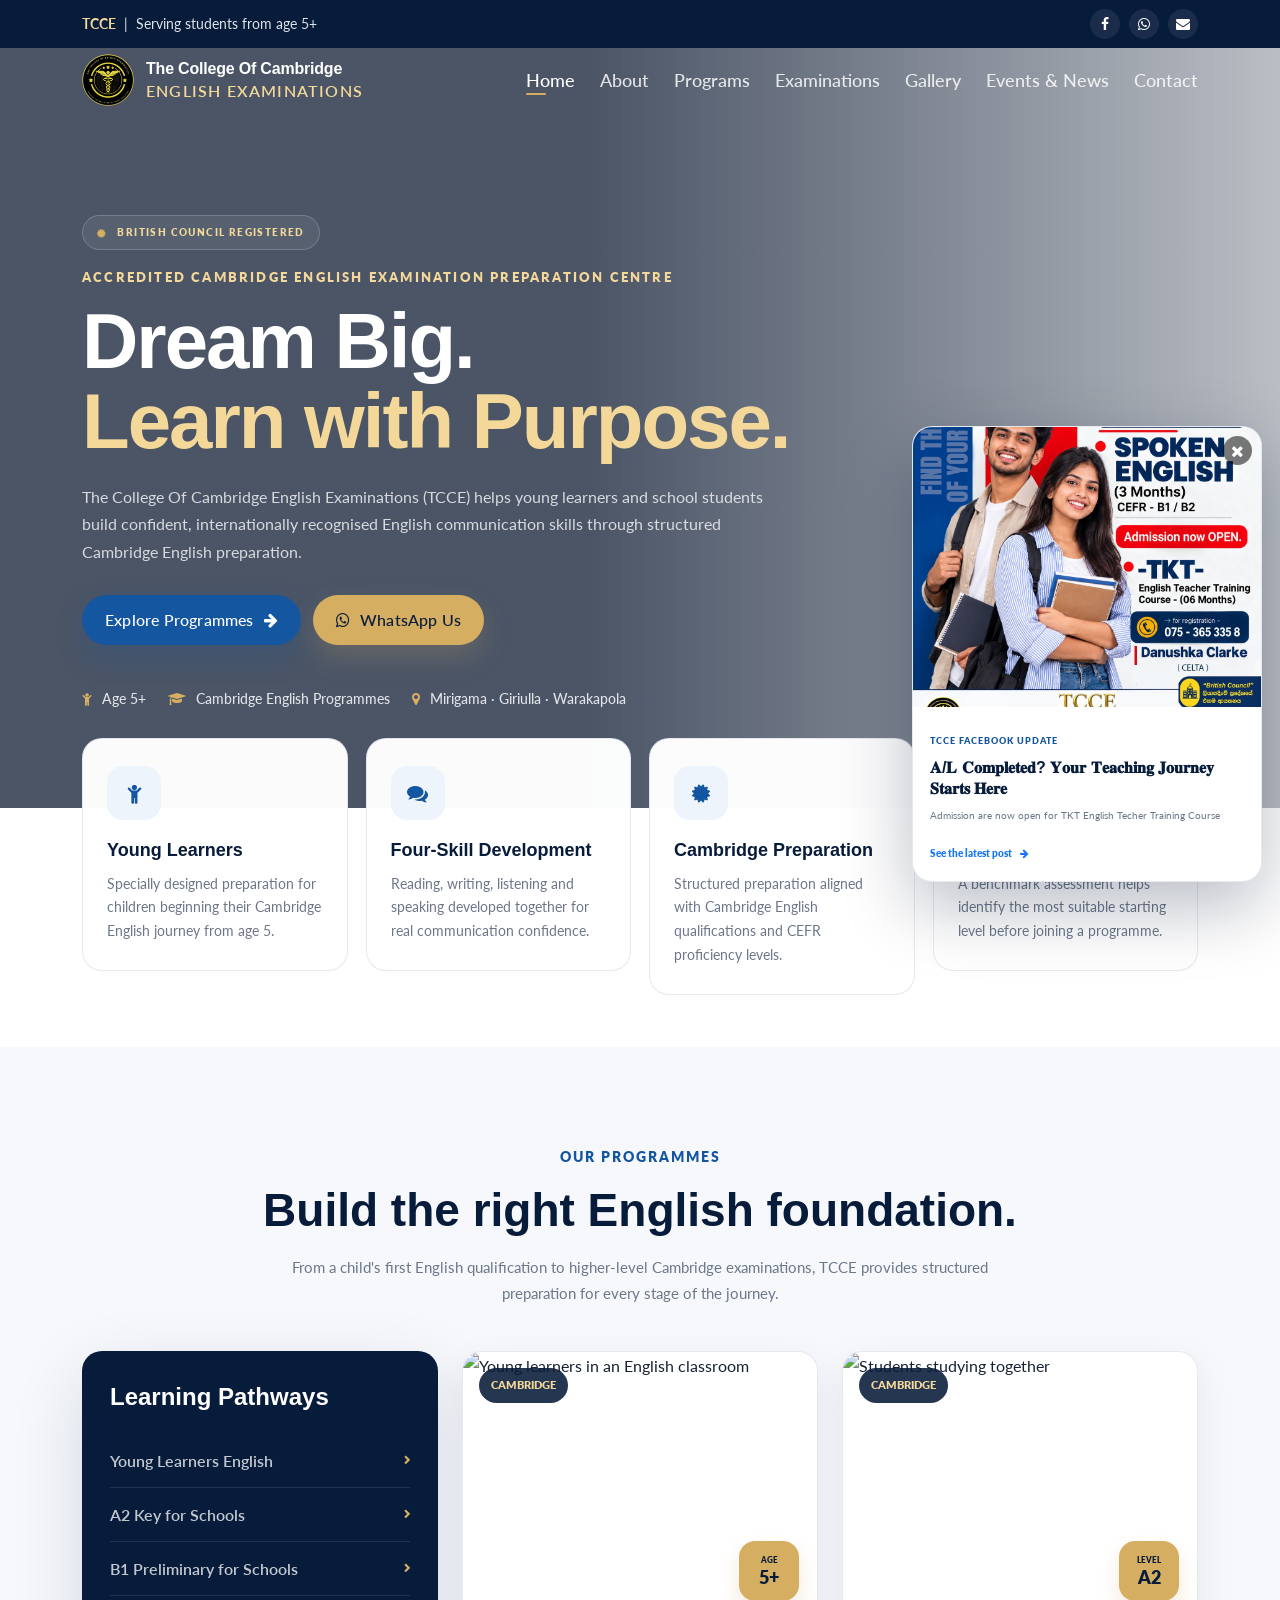
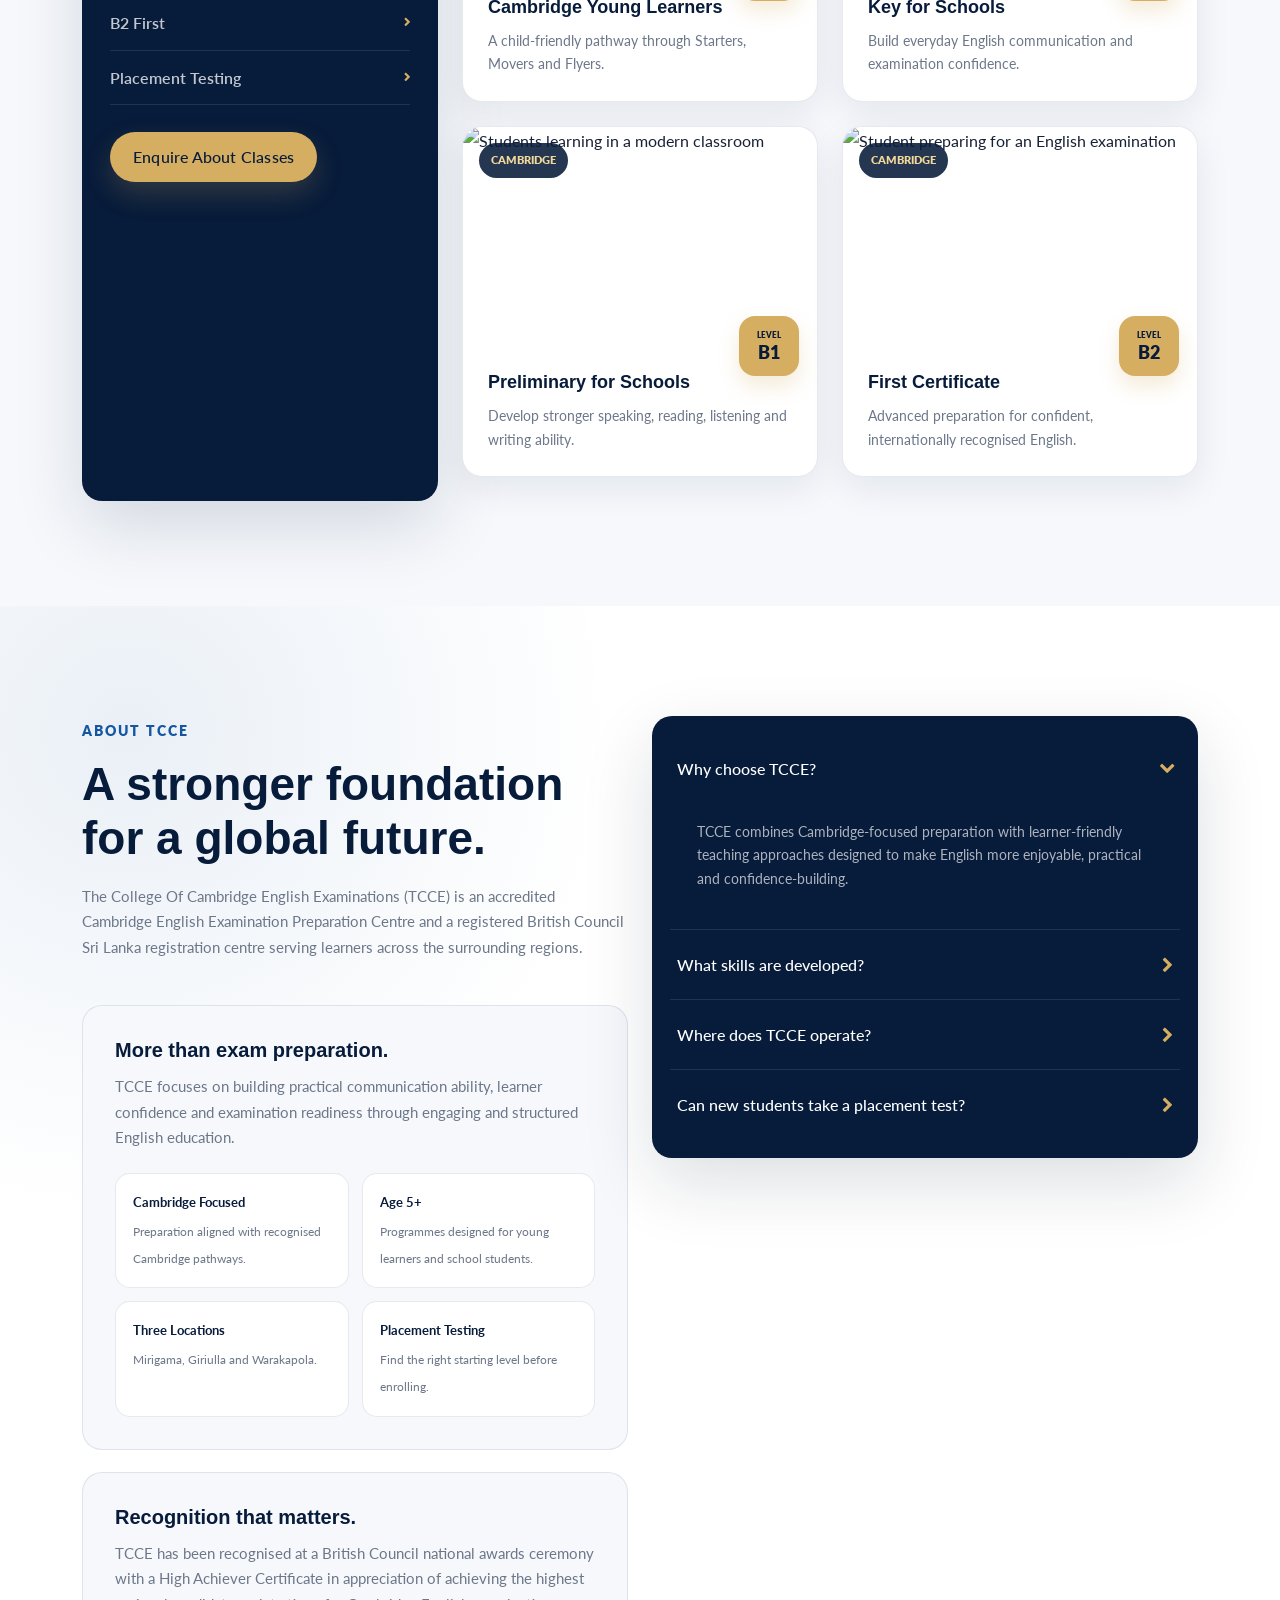
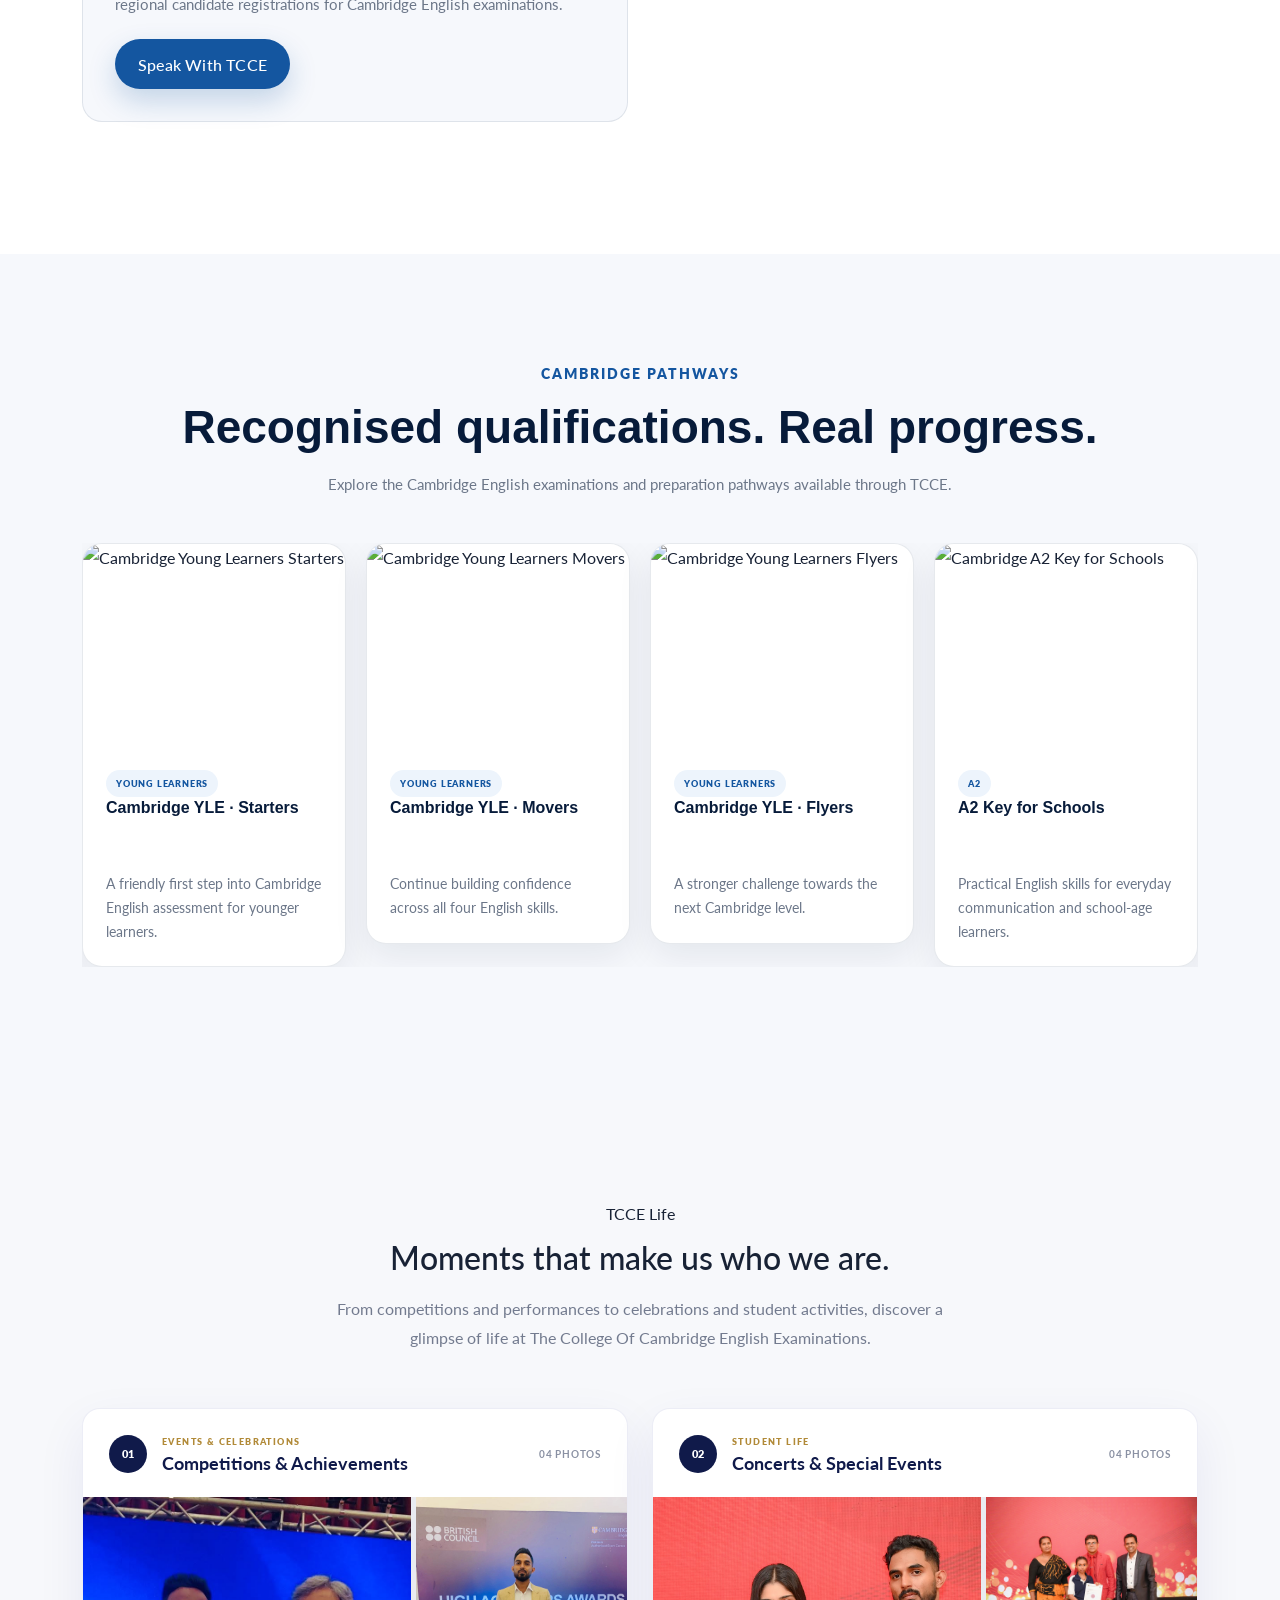
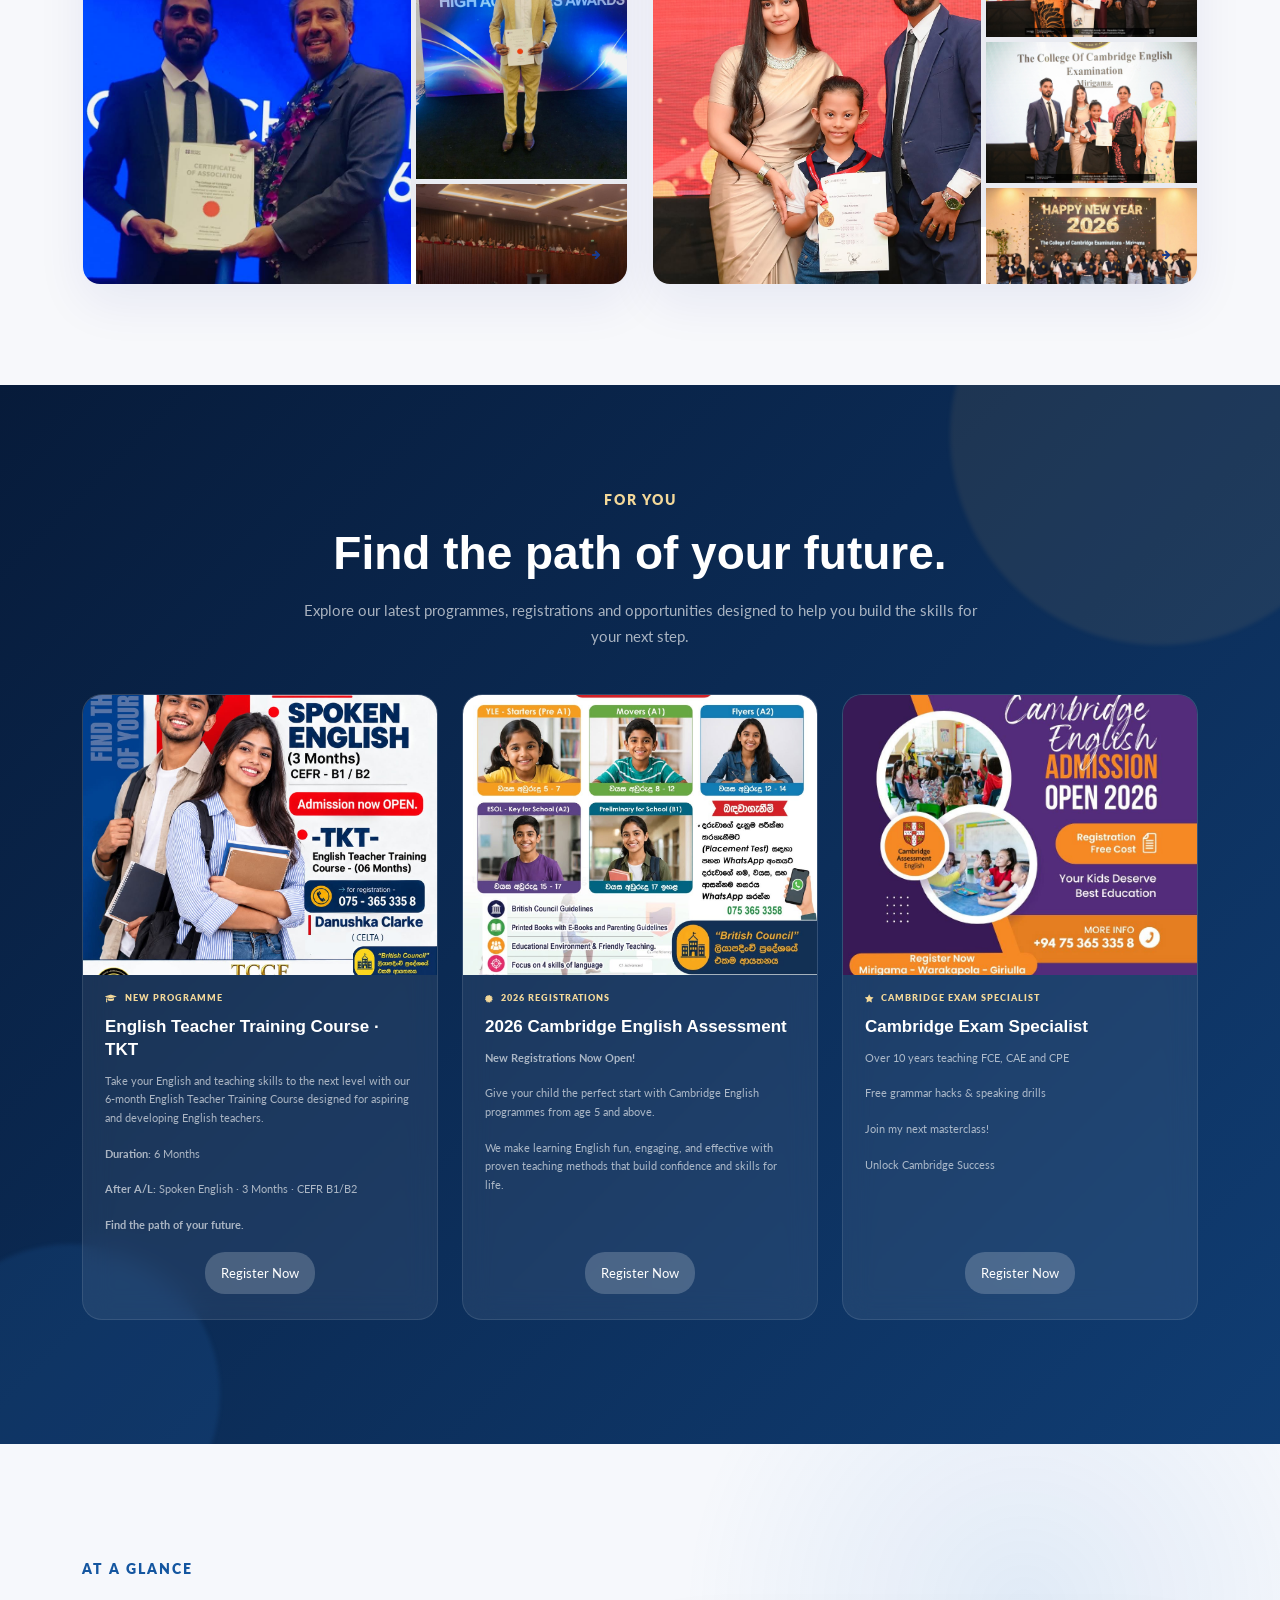
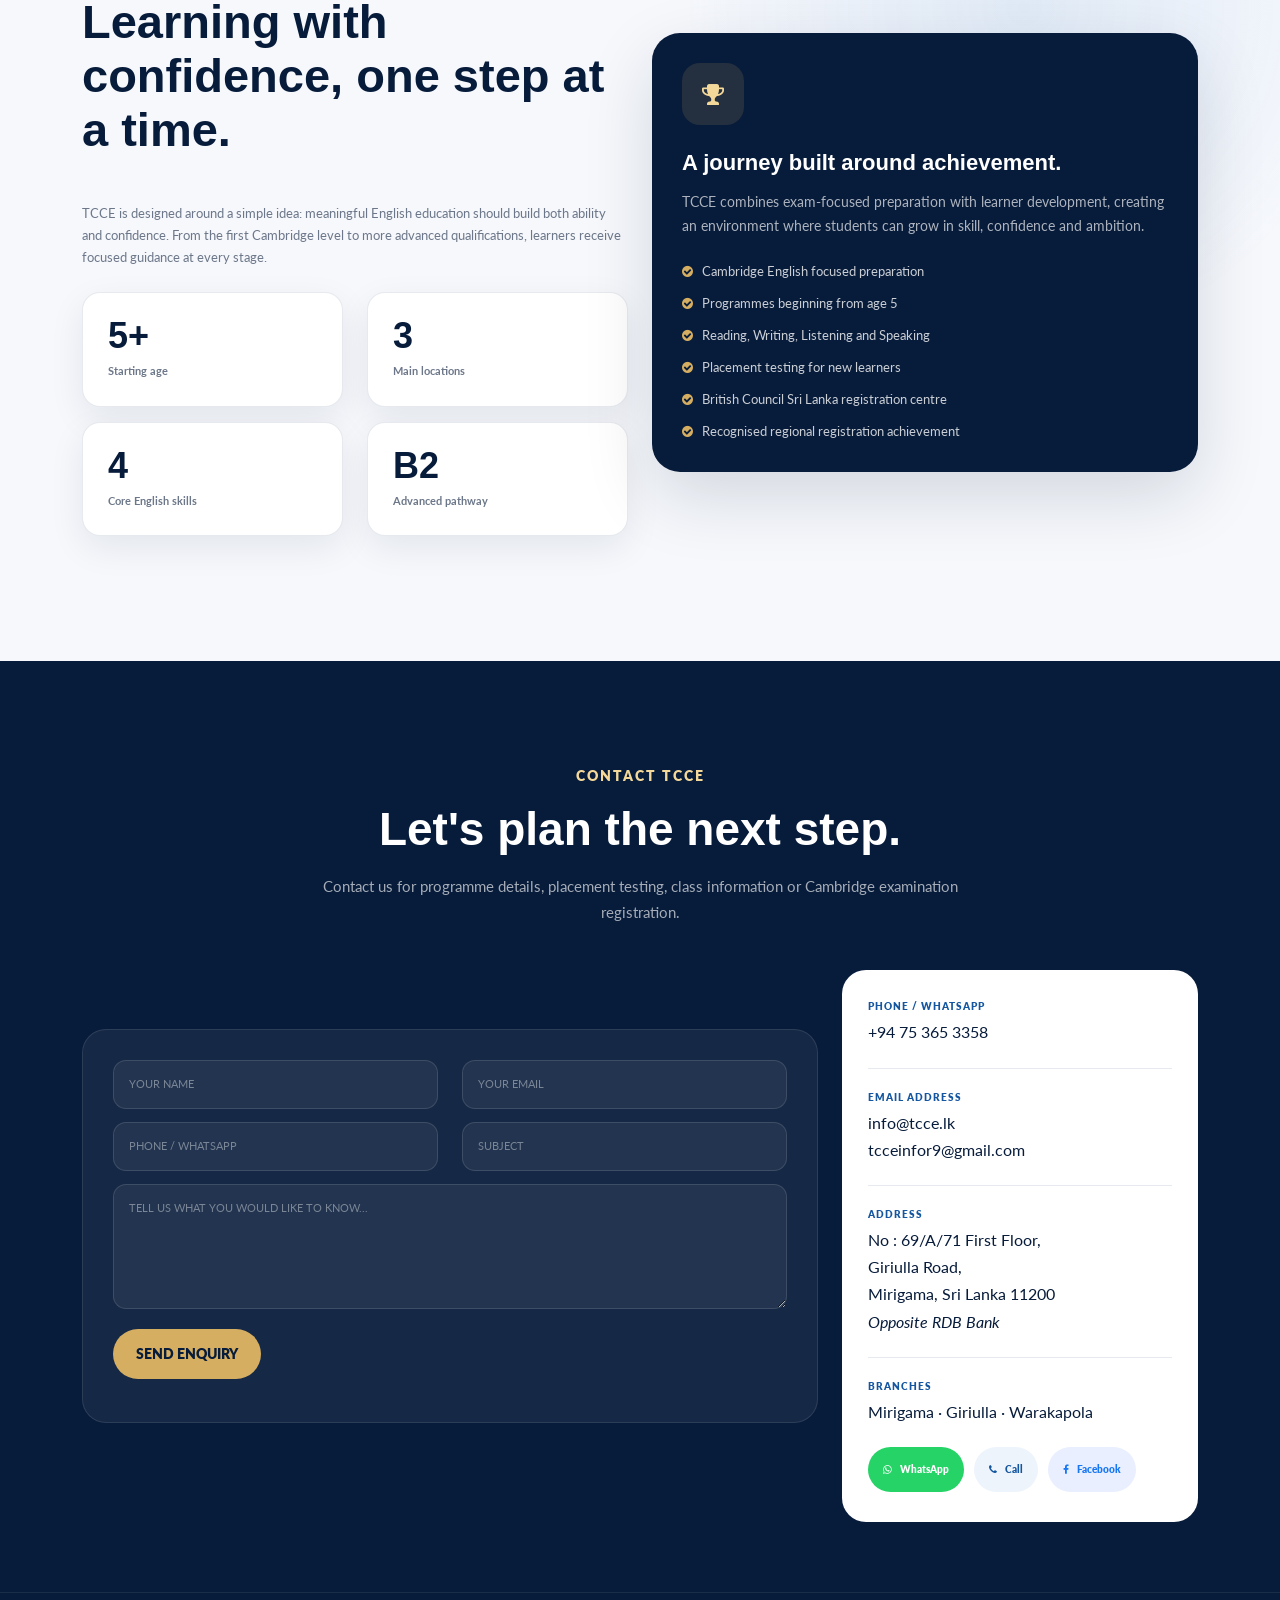
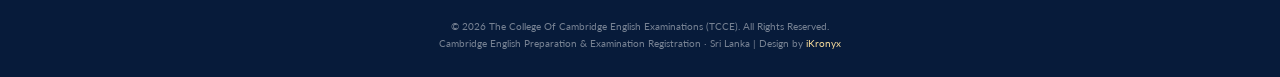
==== commit ce39112c: "set favicon" ====
--- a/index.html
+++ b/index.html
@@ -3,6 +3,8 @@
   <head>
     <meta charset="UTF-8" />
 
+    <link rel="icon" href="images/favicon.ico" sizes="any" />
+
     <meta
       name="viewport"
       content="width=device-width, initial-scale=1, shrink-to-fit=no"
@@ -15,7 +17,7 @@
 
     <meta
       name="keywords"
-      content="TCCE, Cambridge English, Cambridge Examinations Sri Lanka, Cambridge Young Learners, Mirigama English classes, Giriulla English classes, Warakapola English classes"
+      content="TCCE, Cambridge English, Cambridge Examinations Sri Lanka, Cambridge Young Learners, Mirigama English classes, Giriulla English classes, Warakapola English classes, ikronyx, pushpitha perera"
     />
 
     <meta
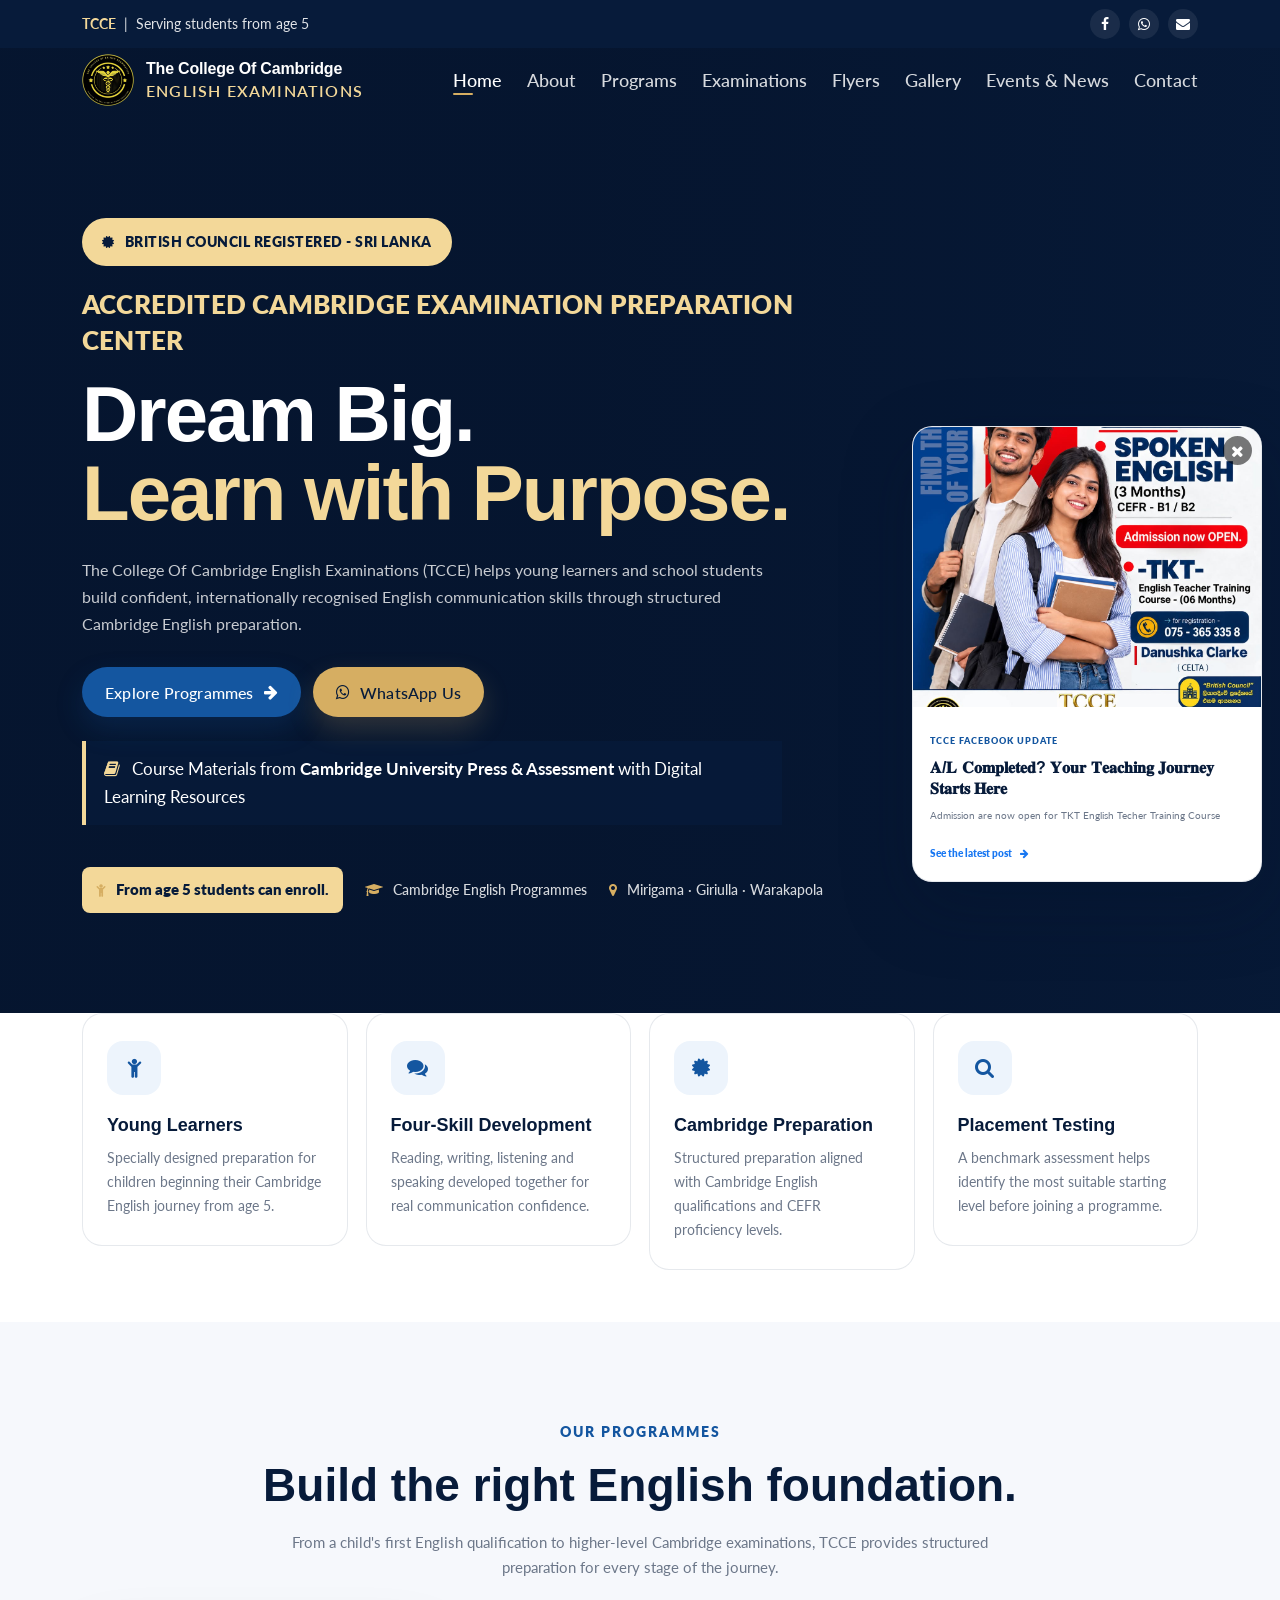
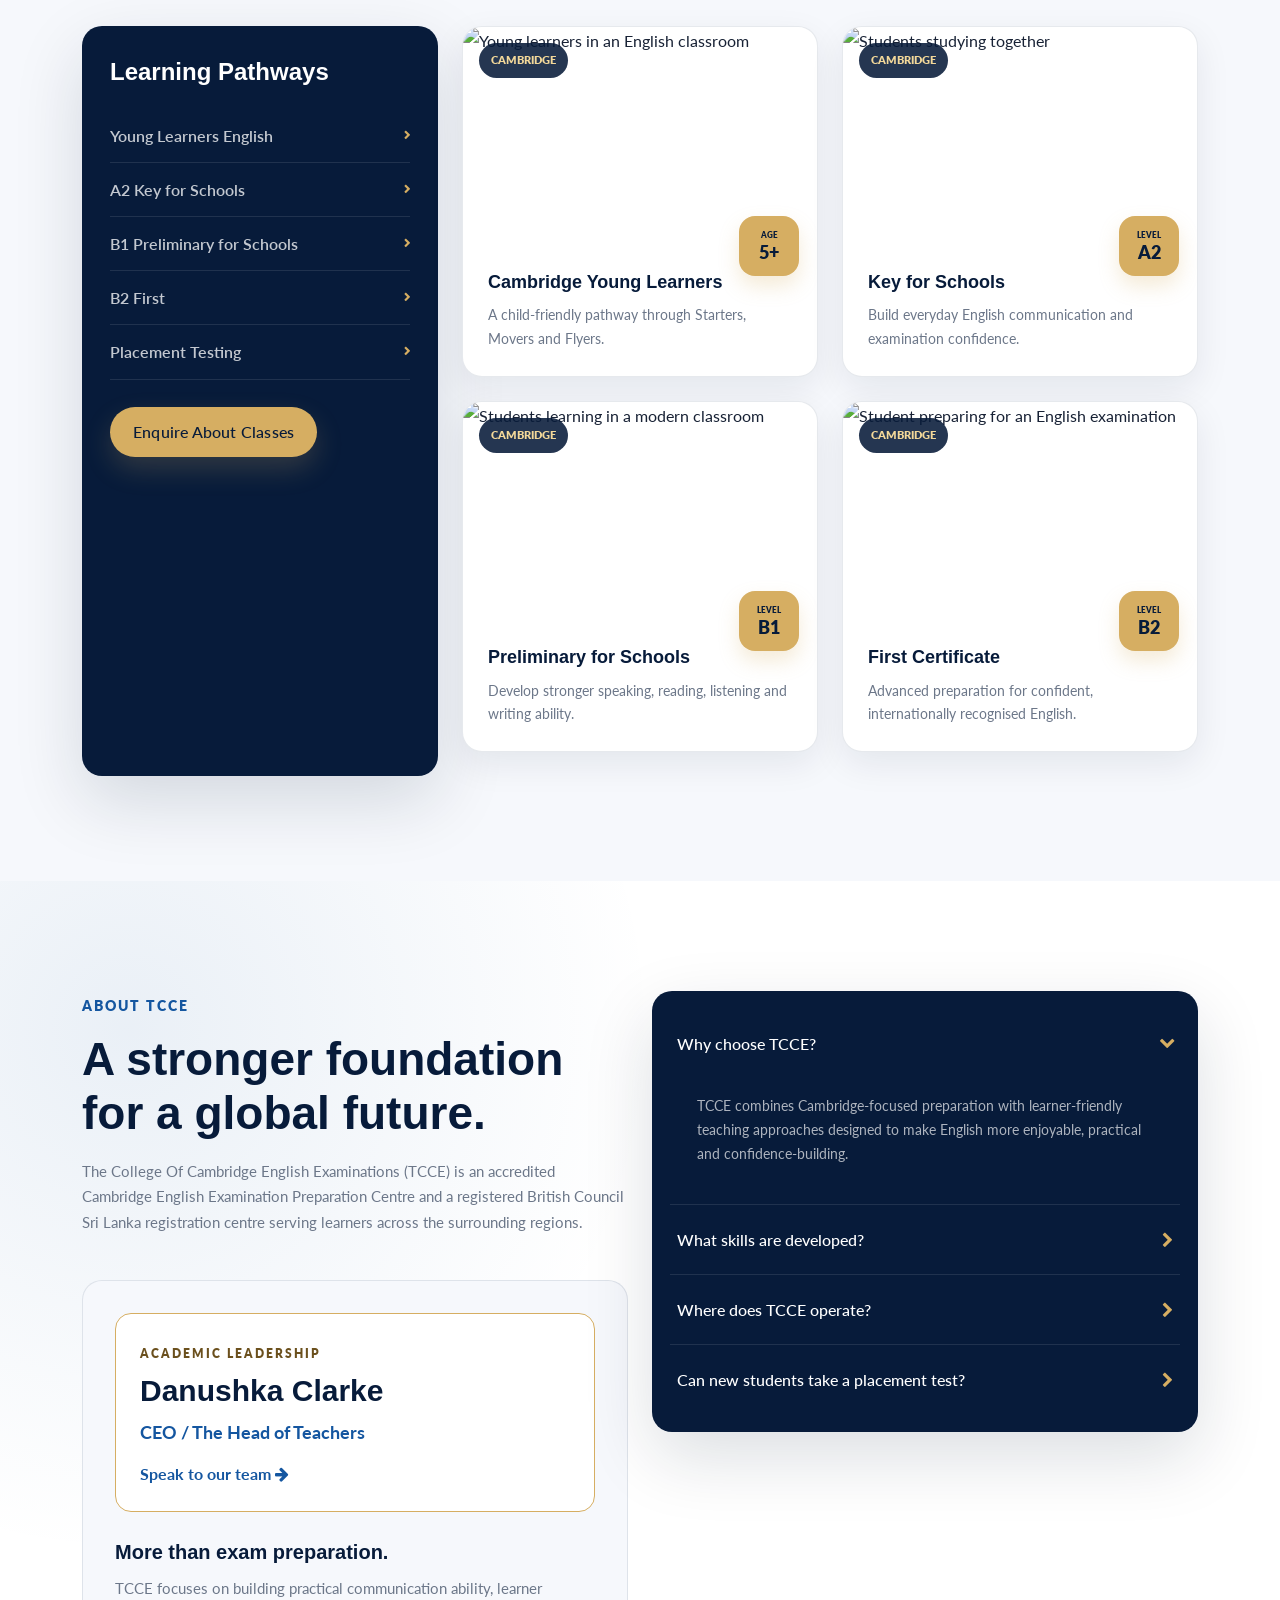
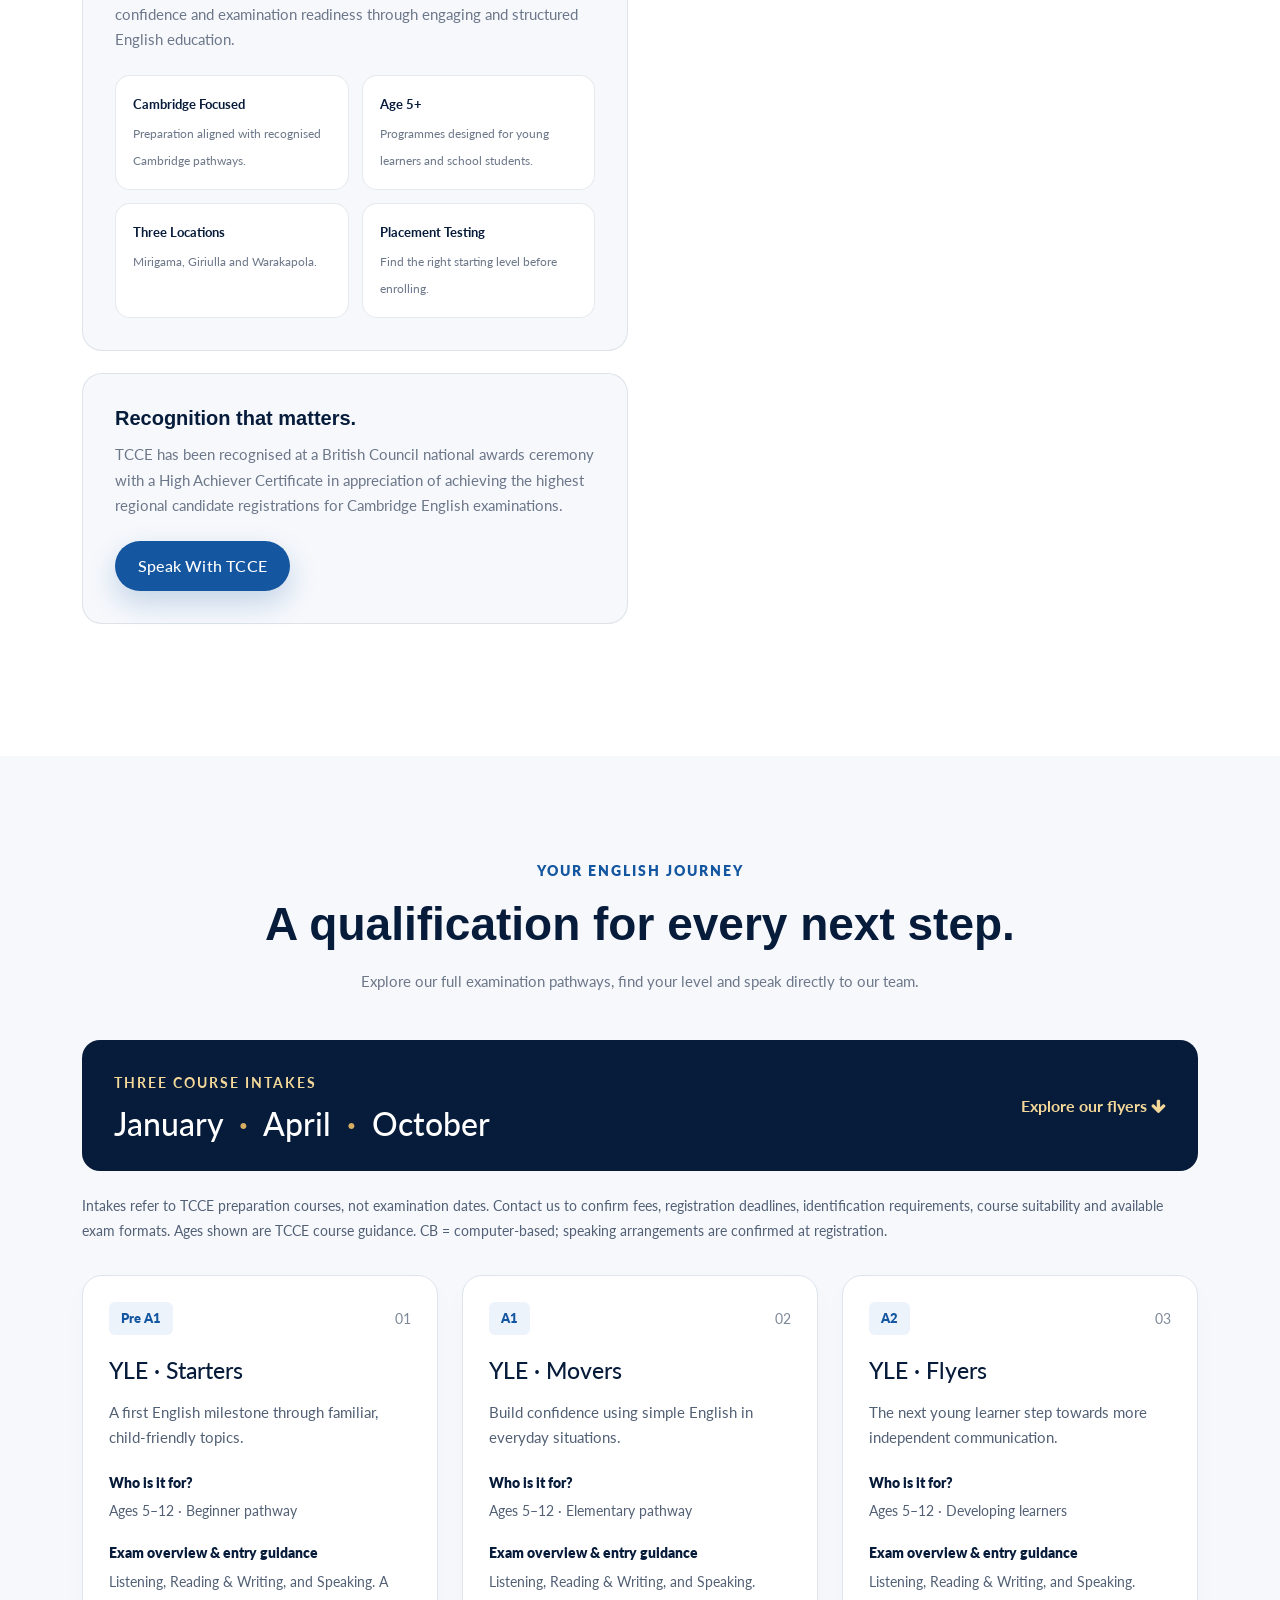
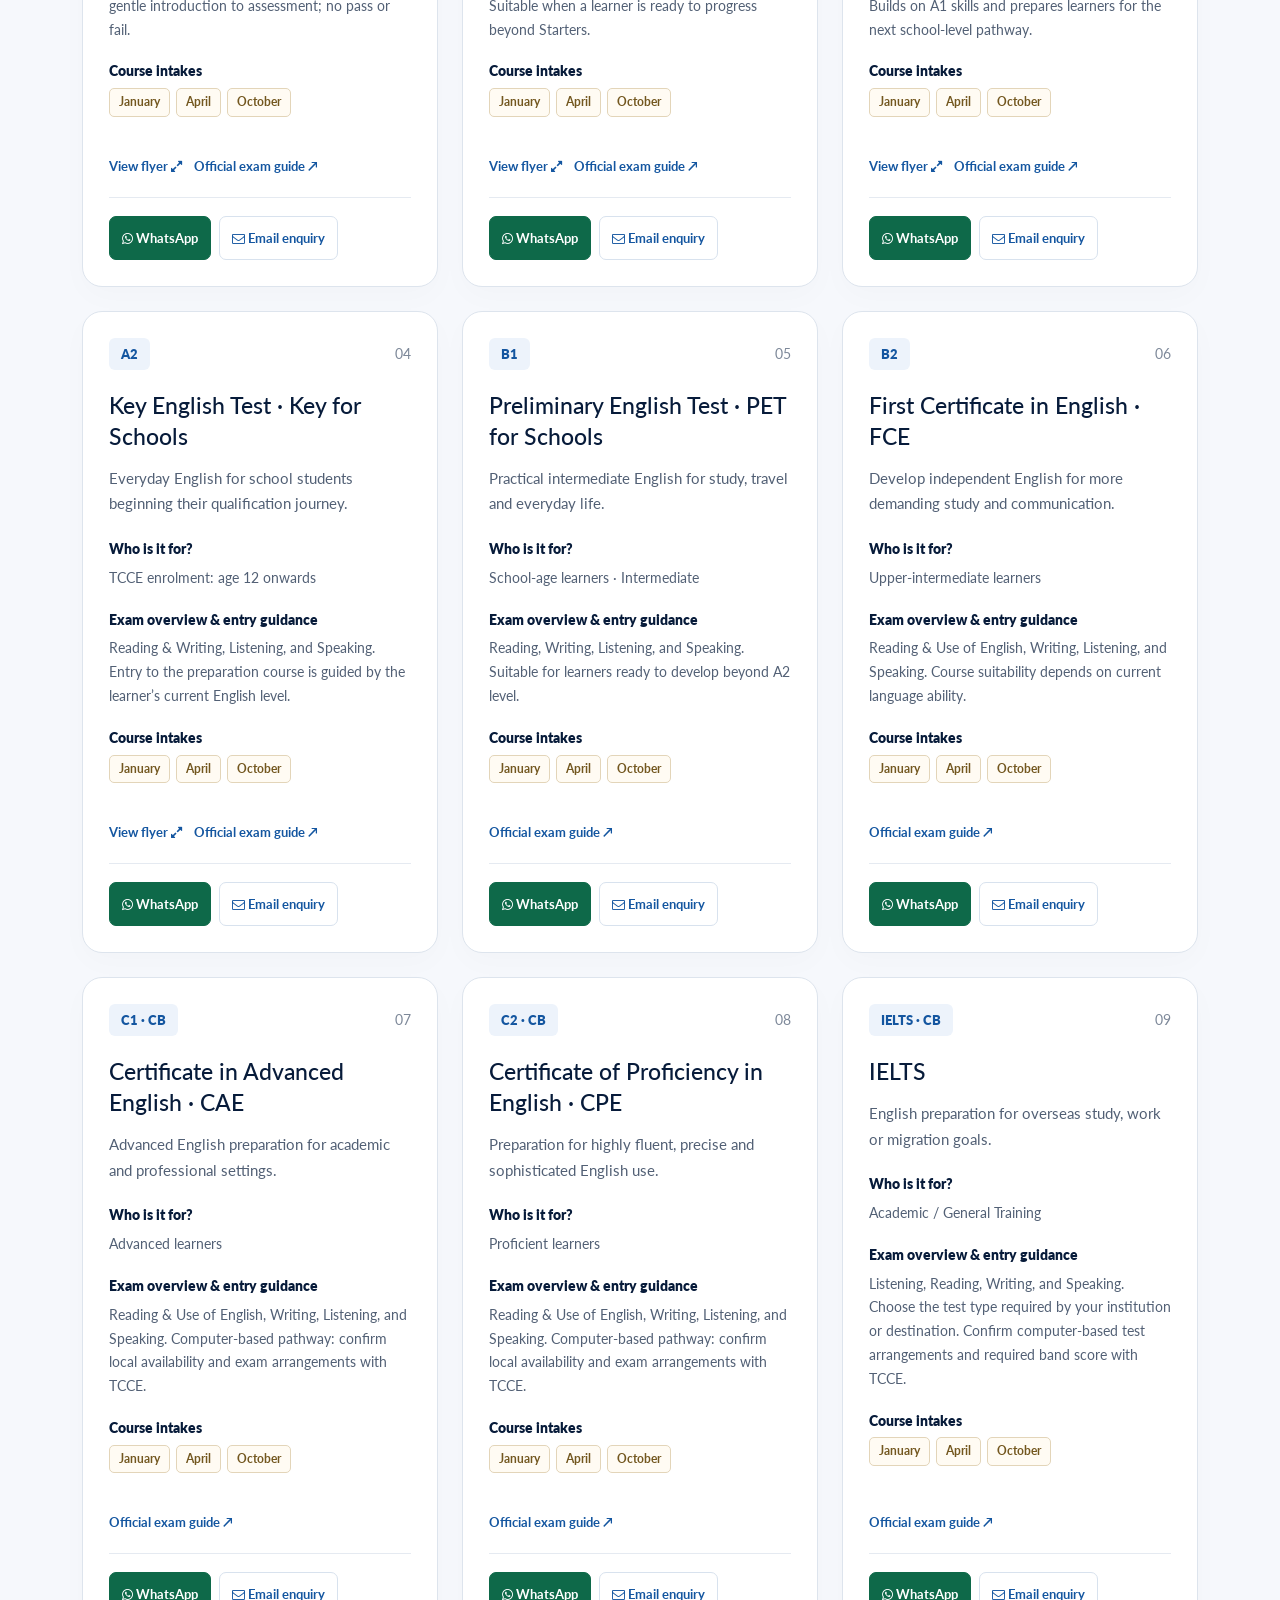
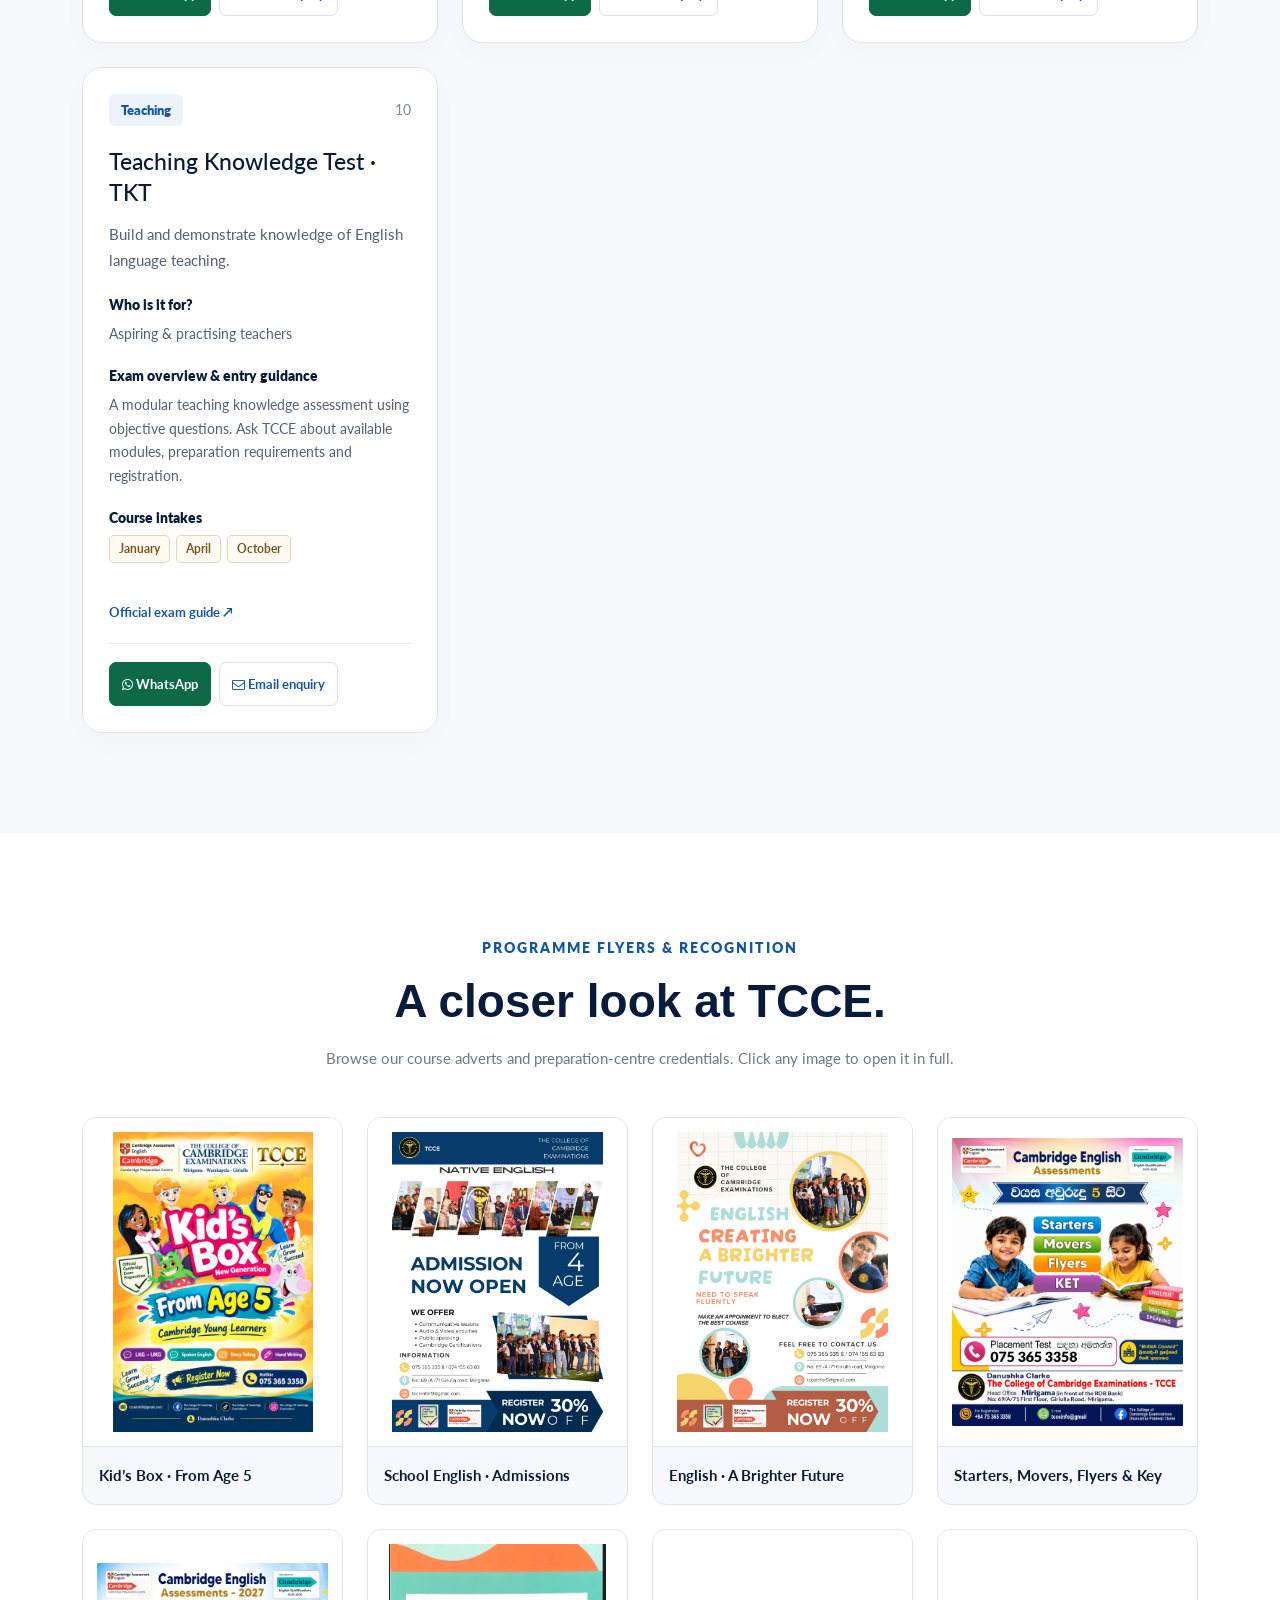
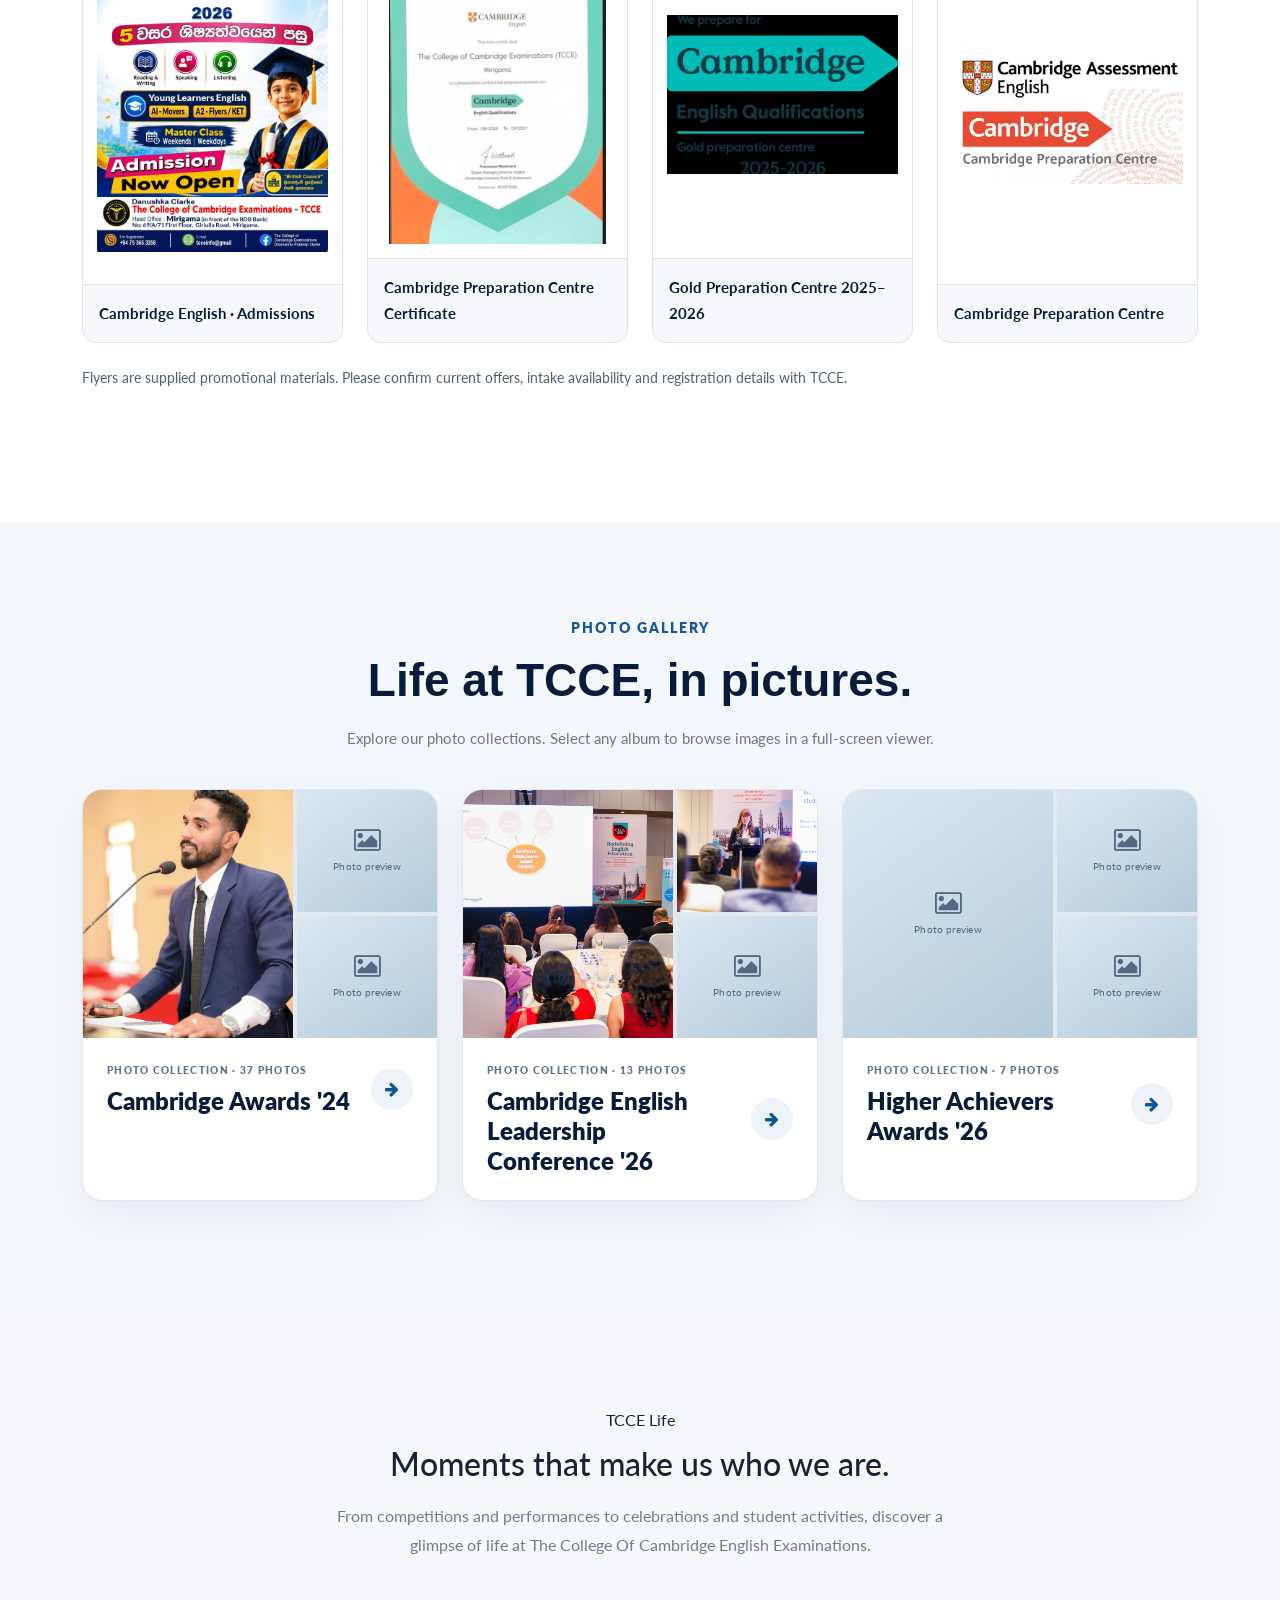
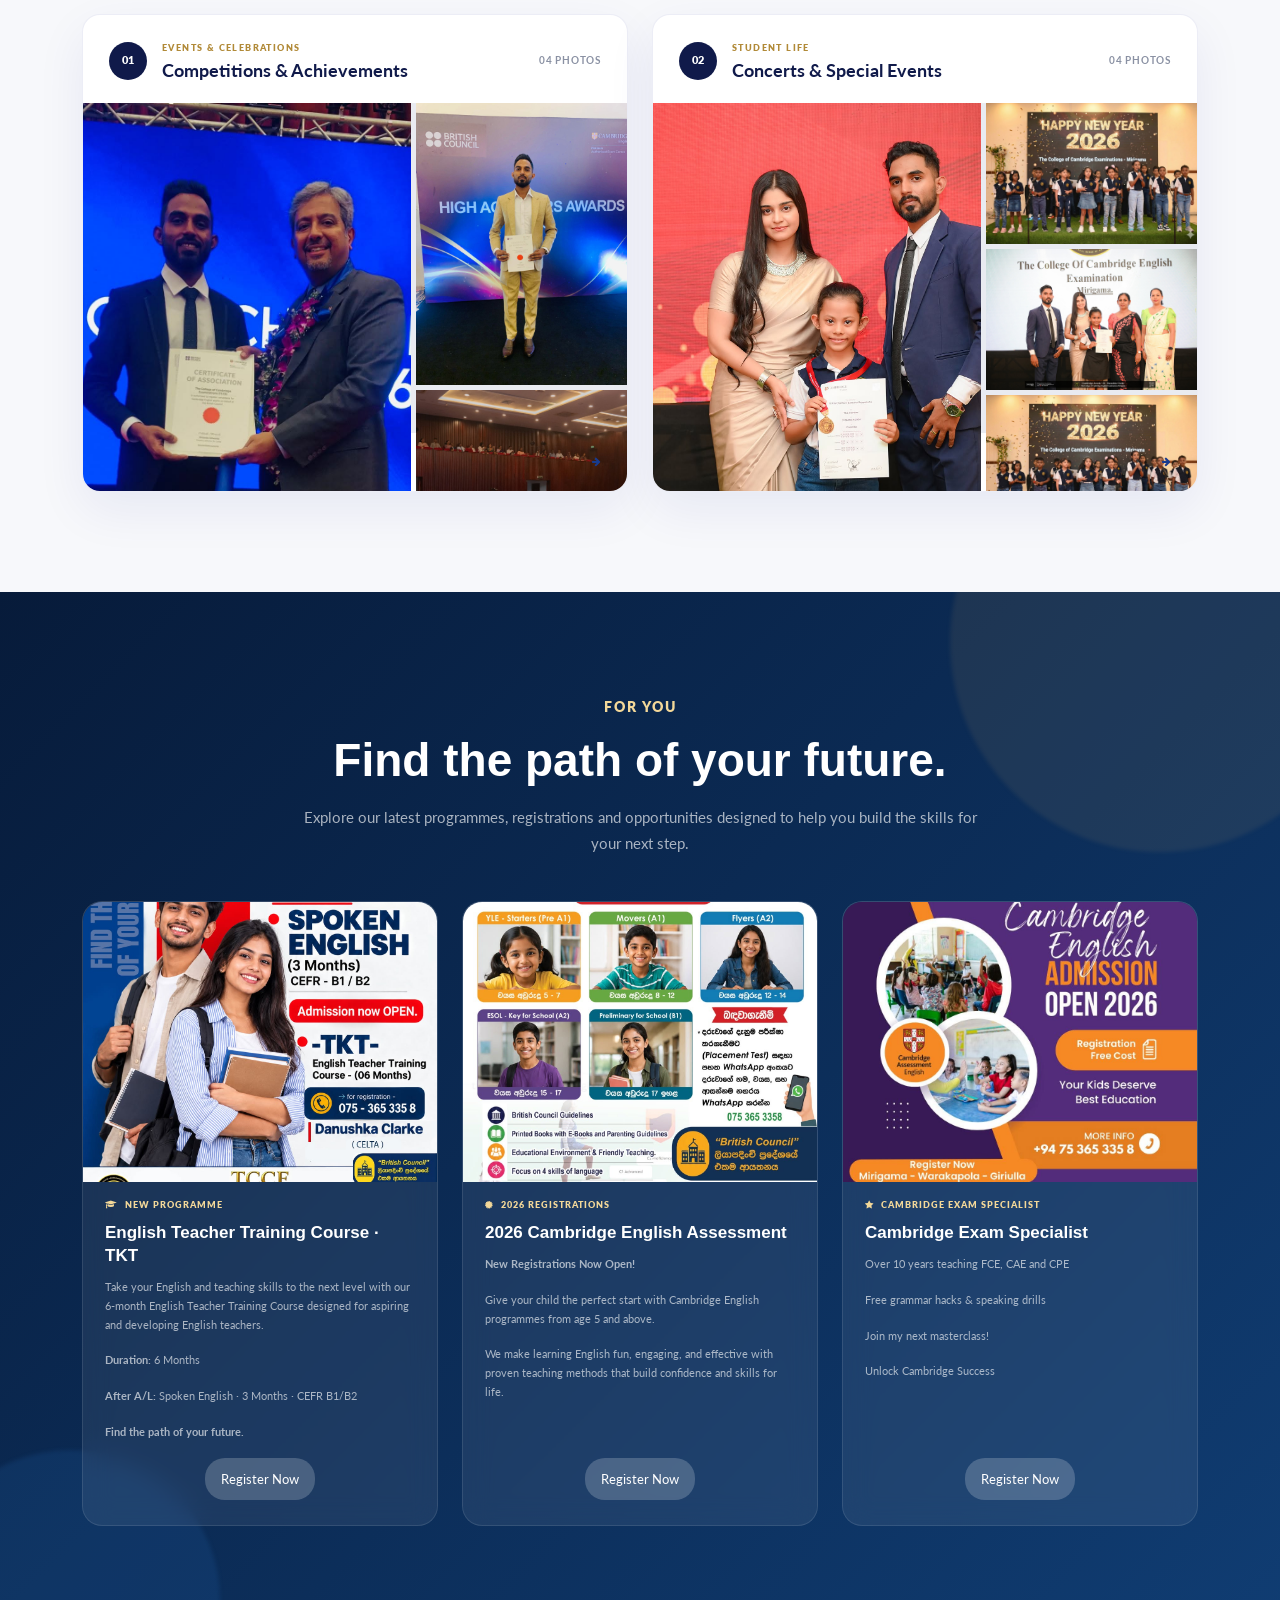
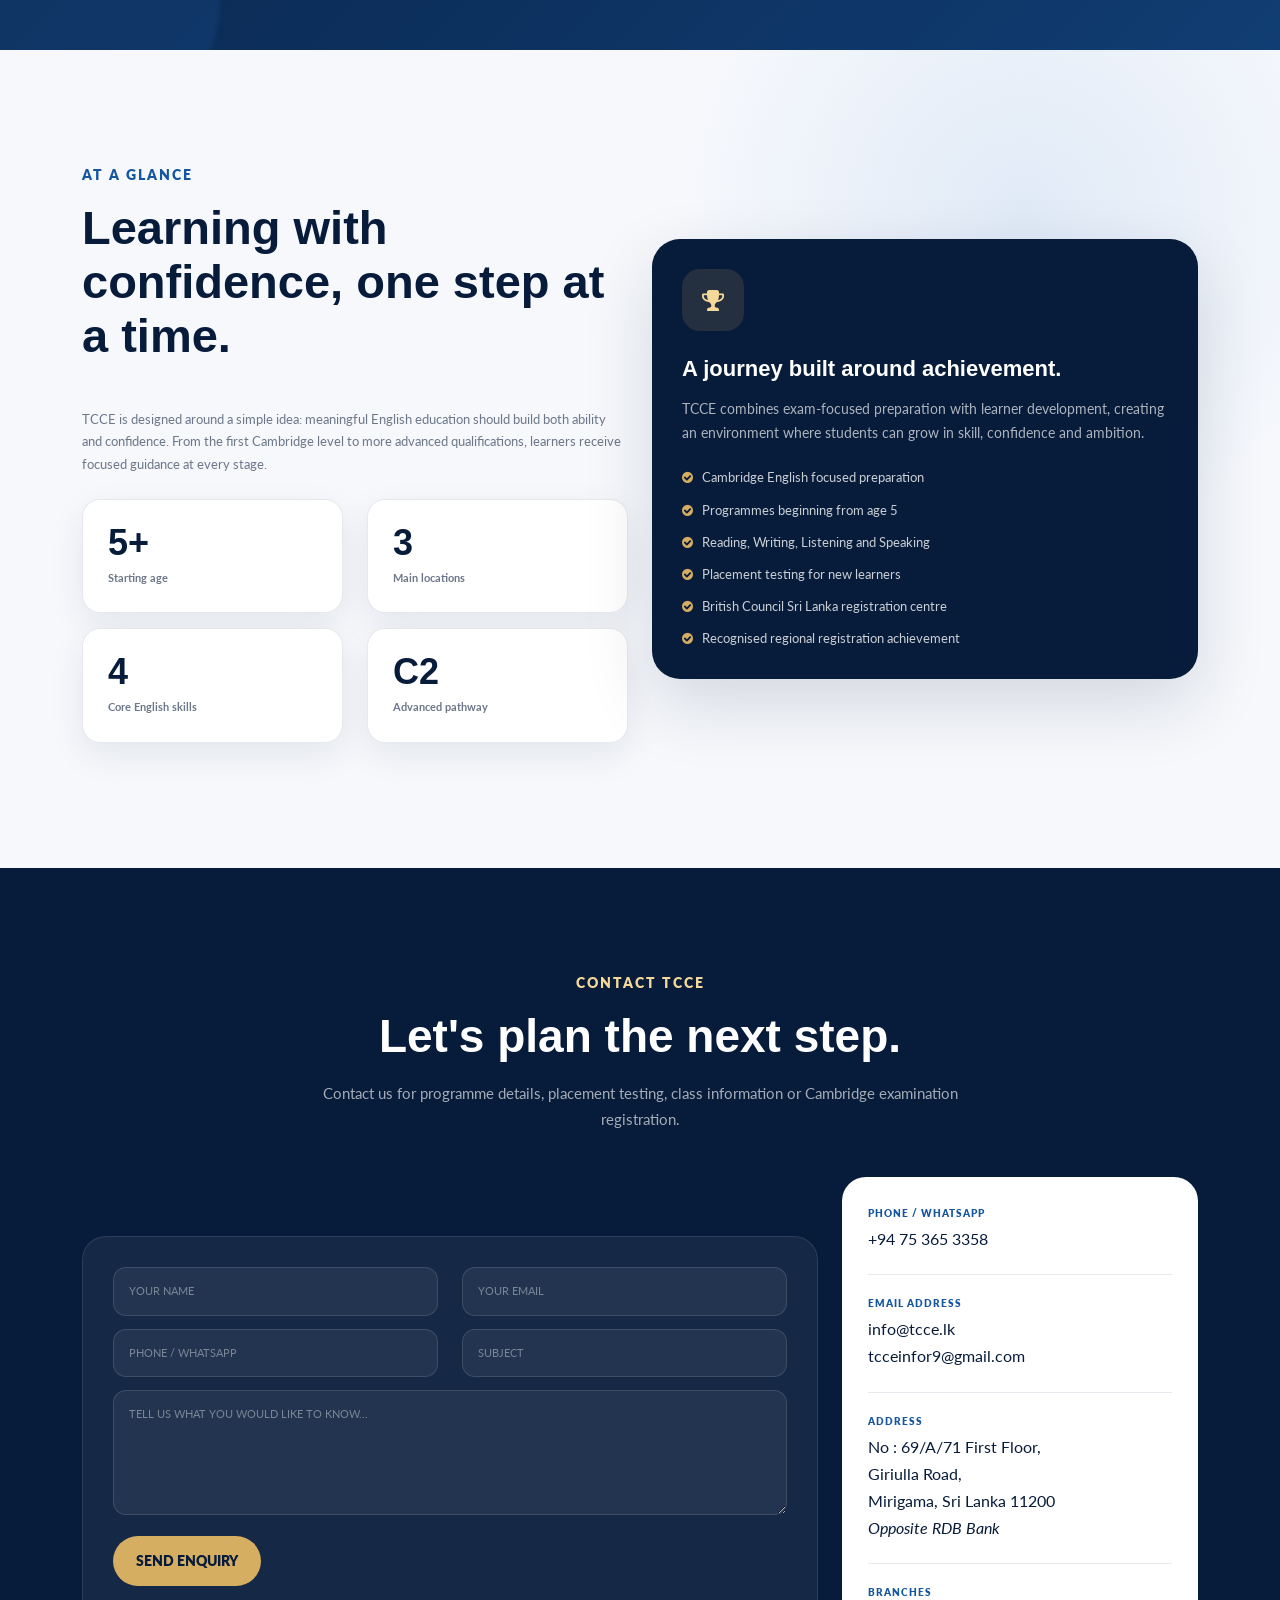
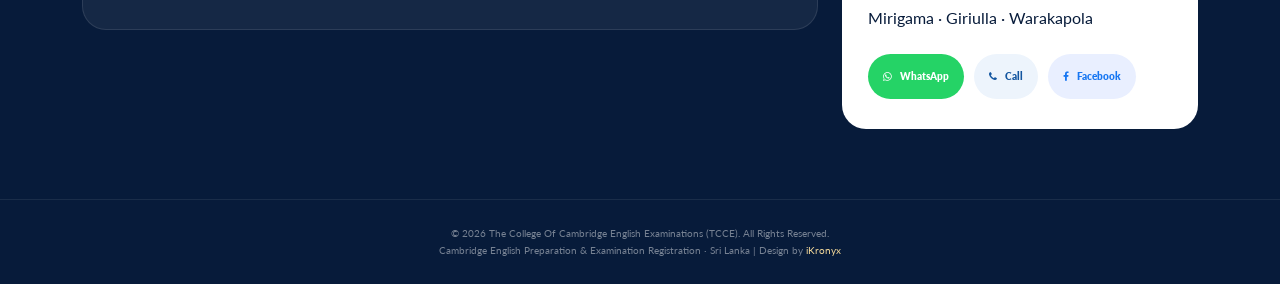
==== commit 61780308: "Updated gallery adverts name modify hero video update" ====
--- a/index.html
+++ b/index.html
@@ -60,6 +60,7 @@
 
     <!-- Custom Styles -->
     <link rel="stylesheet" href="css/style.css" />
+    <link rel="stylesheet" href="css/revamp.css" />
   </head>
 
   <body>
@@ -154,6 +155,10 @@
                 </li>
 
                 <li>
+                  <a href="#flyers">Flyers</a>
+                </li>
+
+                <li>
                   <a href="#gallery">Gallery</a>
                 </li>
 
@@ -191,12 +196,10 @@
               <div class="caption">
                 <div class="hero-badge">
                   <i class="fa fa-certificate"></i>
-                  British Council Registered
-                </div>
-
-                <h6>
-                  Accredited Cambridge English Examination Preparation Centre
-                </h6>
+                  British Council Registered - Sri Lanka
+                </div>
+
+                <h6>Accredited Cambridge Examination Preparation Center</h6>
 
                 <h2>
                   Dream Big.<br />
@@ -226,10 +229,16 @@
                   </a>
                 </div>
 
+                <div class="hero-materials">
+                  <i class="fa fa-book" aria-hidden="true"></i> Course Materials
+                  from
+                  <strong>Cambridge University Press &amp; Assessment</strong>
+                  with Digital Learning Resources
+                </div>
                 <div class="hero-meta">
                   <div class="hero-meta-item">
                     <i class="fa fa-child"></i>
-                    Age 5+
+                    From age 5 students can enroll.
                   </div>
 
                   <div class="hero-meta-item">
@@ -552,6 +561,15 @@
             </div>
 
             <div class="item">
+              <aside class="leadership-card">
+                <span class="eyebrow">Academic Leadership</span>
+                <h3>Danushka Clarke</h3>
+                <p>CEO / The Head of Teachers</p>
+                <a href="mailto:info@tcce.lk?subject=Academic%20enquiry"
+                  >Speak to our team
+                  <i class="fa fa-arrow-right" aria-hidden="true"></i
+                ></a>
+              </aside>
               <h3>More than exam preparation.</h3>
 
               <p>
@@ -695,149 +713,462 @@
      EXAMINATIONS
 ========================================================= -->
 
-    <section class="our-courses" id="examinations">
+    <section class="exam-section" id="examinations">
       <div class="container">
-        <div class="row">
-          <div class="col-lg-12">
-            <div class="section-heading center-heading">
-              <div class="eyebrow">Cambridge Pathways</div>
-
-              <h2>Recognised qualifications. Real progress.</h2>
-
-              <p>
-                Explore the Cambridge English examinations and preparation
-                pathways available through TCCE.
-              </p>
-            </div>
-          </div>
-
-          <div class="col-lg-12">
-            <div class="owl-courses-item owl-carousel">
-              <div class="item">
-                <img
-                  src="https://images.unsplash.com/photo-1509062522246-3755977927d7?auto=format&fit=crop&w=1000&q=85"
-                  alt="Cambridge Young Learners Starters"
-                />
-
-                <div class="down-content">
-                  <span class="course-tag"> Young Learners </span>
-
-                  <h4>Cambridge YLE · Starters</h4>
-
-                  <p class="course-description">
-                    A friendly first step into Cambridge English assessment for
-                    younger learners.
-                  </p>
-                </div>
-              </div>
-
-              <div class="item">
-                <img
-                  src="https://images.unsplash.com/photo-1503676382389-4809596d5290?auto=format&fit=crop&w=1000&q=85"
-                  alt="Cambridge Young Learners Movers"
-                />
-
-                <div class="down-content">
-                  <span class="course-tag"> Young Learners </span>
-
-                  <h4>Cambridge YLE · Movers</h4>
-
-                  <p class="course-description">
-                    Continue building confidence across all four English skills.
-                  </p>
-                </div>
-              </div>
-
-              <div class="item">
-                <img
-                  src="https://images.unsplash.com/photo-1509062522246-3755977927d7?auto=format&fit=crop&w=1000&q=85"
-                  alt="Cambridge Young Learners Flyers"
-                />
-
-                <div class="down-content">
-                  <span class="course-tag"> Young Learners </span>
-
-                  <h4>Cambridge YLE · Flyers</h4>
-
-                  <p class="course-description">
-                    A stronger challenge towards the next Cambridge level.
-                  </p>
-                </div>
-              </div>
-
-              <div class="item">
-                <img
-                  src="https://images.unsplash.com/photo-1434030216411-0b793f4b4173?auto=format&fit=crop&w=1000&q=85"
-                  alt="Cambridge A2 Key for Schools"
-                />
-
-                <div class="down-content">
-                  <span class="course-tag"> A2 </span>
-
-                  <h4>A2 Key for Schools</h4>
-
-                  <p class="course-description">
-                    Practical English skills for everyday communication and
-                    school-age learners.
-                  </p>
-                </div>
-              </div>
-
-              <div class="item">
-                <img
-                  src="https://images.unsplash.com/photo-1522202176988-66273c2fd55f?auto=format&fit=crop&w=1000&q=85"
-                  alt="Cambridge B1 Preliminary for Schools"
-                />
-
-                <div class="down-content">
-                  <span class="course-tag"> B1 </span>
-
-                  <h4>B1 Preliminary for Schools</h4>
-
-                  <p class="course-description">
-                    Intermediate English development with focused examination
-                    preparation.
-                  </p>
-                </div>
-              </div>
-
-              <div class="item">
-                <img
-                  src="https://images.unsplash.com/photo-1522202176988-66273c2fd55f?auto=format&fit=crop&w=1000&q=85"
-                  alt="Cambridge B2 First"
-                />
-
-                <div class="down-content">
-                  <span class="course-tag"> B2 </span>
-
-                  <h4>B2 First</h4>
-
-                  <p class="course-description">
-                    Advanced English preparation for stronger independent
-                    communication.
-                  </p>
-                </div>
-              </div>
-
-              <div class="item">
-                <img
-                  src="https://images.unsplash.com/photo-1516321318423-f06f85e504b3?auto=format&fit=crop&w=1000&q=85"
-                  alt="English placement test"
-                />
-
-                <div class="down-content">
-                  <span class="course-tag"> Assessment </span>
-
-                  <h4>Placement Testing</h4>
-
-                  <p class="course-description">
-                    Identify a suitable starting level before beginning a TCCE
-                    programme.
-                  </p>
-                </div>
-              </div>
-            </div>
-          </div>
+        <div class="section-heading center-heading">
+          <div class="eyebrow">Your English Journey</div>
+          <h2>A qualification for every next step.</h2>
+          <p>
+            Explore our full examination pathways, find your level and speak
+            directly to our team.
+          </p>
+        </div>
+        <div class="intake-banner">
+          <div>
+            <small>THREE COURSE INTAKES</small>
+            <h3>January <b>·</b> April <b>·</b> October</h3>
+          </div>
+          <a href="#flyers"
+            >Explore our flyers
+            <i class="fa fa-arrow-down" aria-hidden="true"></i
+          ></a>
+        </div>
+        <p class="exam-note">
+          Intakes refer to TCCE preparation courses, not examination dates.
+          Contact us to confirm fees, registration deadlines, identification
+          requirements, course suitability and available exam formats. Ages
+          shown are TCCE course guidance. CB = computer-based; speaking
+          arrangements are confirmed at registration.
+        </p>
+        <div class="exam-grid">
+          <article class="exam-card" id="exam-starters">
+            <div class="exam-top"><span>Pre A1</span><small>01</small></div>
+            <h3>YLE · Starters</h3>
+            <p>
+              A first English milestone through familiar, child-friendly topics.
+            </p>
+            <dl>
+              <dt>Who is it for?</dt>
+              <dd>Ages 5–12 · Beginner pathway</dd>
+              <dt>Exam overview &amp; entry guidance</dt>
+              <dd>
+                Listening, Reading &amp; Writing, and Speaking. A gentle
+                introduction to assessment; no pass or fail.
+              </dd>
+              <dt>Course intakes</dt>
+              <dd class="intake-tags">
+                <span>January</span><span>April</span><span>October</span>
+              </dd>
+            </dl>
+            <div class="exam-links">
+              <a
+                href="images/adverts/kids-box.jpg"
+                data-lightbox="exam-starters"
+                data-title="YLE · Starters"
+                >View flyer <i class="fa fa-expand" aria-hidden="true"></i></a
+              ><a
+                href="https://www.cambridgeenglish.org/exams-and-tests/qualifications/young-learners/paper/starters/"
+                target="_blank"
+                rel="noopener noreferrer"
+                >Official exam guide ↗</a
+              >
+            </div>
+            <div class="exam-actions">
+              <a
+                href="https://wa.me/94753653358?text=Hello%20TCCE%2C%20I%20would%20like%20to%20enquire%20about%20YLE%20%C2%B7%20Starters.%20Please%20share%20entry%20requirements%2C%20fees%20and%20the%20January%20/%20April%20/%20October%20course%20intakes."
+                target="_blank"
+                rel="noopener noreferrer"
+                ><i class="fa fa-whatsapp" aria-hidden="true"></i> WhatsApp</a
+              ><a
+                href="mailto:info@tcce.lk?subject=YLE%20%C2%B7%20Starters%20enquiry&amp;body=Hello%20TCCE%2C%20I%20would%20like%20to%20enquire%20about%20YLE%20%C2%B7%20Starters.%20Please%20share%20entry%20requirements%2C%20fees%20and%20the%20January%20/%20April%20/%20October%20course%20intakes."
+                ><i class="fa fa-envelope-o" aria-hidden="true"></i> Email
+                enquiry</a
+              >
+            </div>
+          </article>
+          <article class="exam-card" id="exam-movers">
+            <div class="exam-top"><span>A1</span><small>02</small></div>
+            <h3>YLE · Movers</h3>
+            <p>Build confidence using simple English in everyday situations.</p>
+            <dl>
+              <dt>Who is it for?</dt>
+              <dd>Ages 5–12 · Elementary pathway</dd>
+              <dt>Exam overview &amp; entry guidance</dt>
+              <dd>
+                Listening, Reading &amp; Writing, and Speaking. Suitable when a
+                learner is ready to progress beyond Starters.
+              </dd>
+              <dt>Course intakes</dt>
+              <dd class="intake-tags">
+                <span>January</span><span>April</span><span>October</span>
+              </dd>
+            </dl>
+            <div class="exam-links">
+              <a
+                href="images/adverts/yle-pathway.jpg"
+                data-lightbox="exam-movers"
+                data-title="YLE · Movers"
+                >View flyer <i class="fa fa-expand" aria-hidden="true"></i></a
+              ><a
+                href="https://www.cambridgeenglish.org/exams-and-tests/qualifications/young-learners/paper/movers/"
+                target="_blank"
+                rel="noopener noreferrer"
+                >Official exam guide ↗</a
+              >
+            </div>
+            <div class="exam-actions">
+              <a
+                href="https://wa.me/94753653358?text=Hello%20TCCE%2C%20I%20would%20like%20to%20enquire%20about%20YLE%20%C2%B7%20Movers.%20Please%20share%20entry%20requirements%2C%20fees%20and%20the%20January%20/%20April%20/%20October%20course%20intakes."
+                target="_blank"
+                rel="noopener noreferrer"
+                ><i class="fa fa-whatsapp" aria-hidden="true"></i> WhatsApp</a
+              ><a
+                href="mailto:info@tcce.lk?subject=YLE%20%C2%B7%20Movers%20enquiry&amp;body=Hello%20TCCE%2C%20I%20would%20like%20to%20enquire%20about%20YLE%20%C2%B7%20Movers.%20Please%20share%20entry%20requirements%2C%20fees%20and%20the%20January%20/%20April%20/%20October%20course%20intakes."
+                ><i class="fa fa-envelope-o" aria-hidden="true"></i> Email
+                enquiry</a
+              >
+            </div>
+          </article>
+          <article class="exam-card" id="exam-flyers">
+            <div class="exam-top"><span>A2</span><small>03</small></div>
+            <h3>YLE · Flyers</h3>
+            <p>
+              The next young learner step towards more independent
+              communication.
+            </p>
+            <dl>
+              <dt>Who is it for?</dt>
+              <dd>Ages 5–12 · Developing learners</dd>
+              <dt>Exam overview &amp; entry guidance</dt>
+              <dd>
+                Listening, Reading &amp; Writing, and Speaking. Builds on A1
+                skills and prepares learners for the next school-level pathway.
+              </dd>
+              <dt>Course intakes</dt>
+              <dd class="intake-tags">
+                <span>January</span><span>April</span><span>October</span>
+              </dd>
+            </dl>
+            <div class="exam-links">
+              <a
+                href="images/adverts/yle-pathway.jpg"
+                data-lightbox="exam-flyers"
+                data-title="YLE · Flyers"
+                >View flyer <i class="fa fa-expand" aria-hidden="true"></i></a
+              ><a
+                href="https://www.cambridgeenglish.org/exams-and-tests/qualifications/young-learners/paper/flyers/"
+                target="_blank"
+                rel="noopener noreferrer"
+                >Official exam guide ↗</a
+              >
+            </div>
+            <div class="exam-actions">
+              <a
+                href="https://wa.me/94753653358?text=Hello%20TCCE%2C%20I%20would%20like%20to%20enquire%20about%20YLE%20%C2%B7%20Flyers.%20Please%20share%20entry%20requirements%2C%20fees%20and%20the%20January%20/%20April%20/%20October%20course%20intakes."
+                target="_blank"
+                rel="noopener noreferrer"
+                ><i class="fa fa-whatsapp" aria-hidden="true"></i> WhatsApp</a
+              ><a
+                href="mailto:info@tcce.lk?subject=YLE%20%C2%B7%20Flyers%20enquiry&amp;body=Hello%20TCCE%2C%20I%20would%20like%20to%20enquire%20about%20YLE%20%C2%B7%20Flyers.%20Please%20share%20entry%20requirements%2C%20fees%20and%20the%20January%20/%20April%20/%20October%20course%20intakes."
+                ><i class="fa fa-envelope-o" aria-hidden="true"></i> Email
+                enquiry</a
+              >
+            </div>
+          </article>
+          <article class="exam-card" id="exam-key">
+            <div class="exam-top"><span>A2</span><small>04</small></div>
+            <h3>Key English Test · Key for Schools</h3>
+            <p>
+              Everyday English for school students beginning their qualification
+              journey.
+            </p>
+            <dl>
+              <dt>Who is it for?</dt>
+              <dd>TCCE enrolment: age 12 onwards</dd>
+              <dt>Exam overview &amp; entry guidance</dt>
+              <dd>
+                Reading &amp; Writing, Listening, and Speaking. Entry to the
+                preparation course is guided by the learner’s current English
+                level.
+              </dd>
+              <dt>Course intakes</dt>
+              <dd class="intake-tags">
+                <span>January</span><span>April</span><span>October</span>
+              </dd>
+            </dl>
+            <div class="exam-links">
+              <a
+                href="images/adverts/yle-pathway.jpg"
+                data-lightbox="exam-key"
+                data-title="Key English Test · Key for Schools"
+                >View flyer <i class="fa fa-expand" aria-hidden="true"></i></a
+              ><a
+                href="https://www.cambridgeenglish.org/exams-and-tests/qualifications/key/"
+                target="_blank"
+                rel="noopener noreferrer"
+                >Official exam guide ↗</a
+              >
+            </div>
+            <div class="exam-actions">
+              <a
+                href="https://wa.me/94753653358?text=Hello%20TCCE%2C%20I%20would%20like%20to%20enquire%20about%20Key%20English%20Test%20%C2%B7%20Key%20for%20Schools.%20Please%20share%20entry%20requirements%2C%20fees%20and%20the%20January%20/%20April%20/%20October%20course%20intakes."
+                target="_blank"
+                rel="noopener noreferrer"
+                ><i class="fa fa-whatsapp" aria-hidden="true"></i> WhatsApp</a
+              ><a
+                href="mailto:info@tcce.lk?subject=Key%20English%20Test%20%C2%B7%20Key%20for%20Schools%20enquiry&amp;body=Hello%20TCCE%2C%20I%20would%20like%20to%20enquire%20about%20Key%20English%20Test%20%C2%B7%20Key%20for%20Schools.%20Please%20share%20entry%20requirements%2C%20fees%20and%20the%20January%20/%20April%20/%20October%20course%20intakes."
+                ><i class="fa fa-envelope-o" aria-hidden="true"></i> Email
+                enquiry</a
+              >
+            </div>
+          </article>
+          <article class="exam-card" id="exam-pet">
+            <div class="exam-top"><span>B1</span><small>05</small></div>
+            <h3>Preliminary English Test · PET for Schools</h3>
+            <p>
+              Practical intermediate English for study, travel and everyday
+              life.
+            </p>
+            <dl>
+              <dt>Who is it for?</dt>
+              <dd>School-age learners · Intermediate</dd>
+              <dt>Exam overview &amp; entry guidance</dt>
+              <dd>
+                Reading, Writing, Listening, and Speaking. Suitable for learners
+                ready to develop beyond A2 level.
+              </dd>
+              <dt>Course intakes</dt>
+              <dd class="intake-tags">
+                <span>January</span><span>April</span><span>October</span>
+              </dd>
+            </dl>
+            <div class="exam-links">
+              <a
+                href="https://www.cambridgeenglish.org/exams-and-tests/qualifications/preliminary/"
+                target="_blank"
+                rel="noopener noreferrer"
+                >Official exam guide ↗</a
+              >
+            </div>
+            <div class="exam-actions">
+              <a
+                href="https://wa.me/94753653358?text=Hello%20TCCE%2C%20I%20would%20like%20to%20enquire%20about%20Preliminary%20English%20Test%20%C2%B7%20PET%20for%20Schools.%20Please%20share%20entry%20requirements%2C%20fees%20and%20the%20January%20/%20April%20/%20October%20course%20intakes."
+                target="_blank"
+                rel="noopener noreferrer"
+                ><i class="fa fa-whatsapp" aria-hidden="true"></i> WhatsApp</a
+              ><a
+                href="mailto:info@tcce.lk?subject=Preliminary%20English%20Test%20%C2%B7%20PET%20for%20Schools%20enquiry&amp;body=Hello%20TCCE%2C%20I%20would%20like%20to%20enquire%20about%20Preliminary%20English%20Test%20%C2%B7%20PET%20for%20Schools.%20Please%20share%20entry%20requirements%2C%20fees%20and%20the%20January%20/%20April%20/%20October%20course%20intakes."
+                ><i class="fa fa-envelope-o" aria-hidden="true"></i> Email
+                enquiry</a
+              >
+            </div>
+          </article>
+          <article class="exam-card" id="exam-fce">
+            <div class="exam-top"><span>B2</span><small>06</small></div>
+            <h3>First Certificate in English · FCE</h3>
+            <p>
+              Develop independent English for more demanding study and
+              communication.
+            </p>
+            <dl>
+              <dt>Who is it for?</dt>
+              <dd>Upper-intermediate learners</dd>
+              <dt>Exam overview &amp; entry guidance</dt>
+              <dd>
+                Reading &amp; Use of English, Writing, Listening, and Speaking.
+                Course suitability depends on current language ability.
+              </dd>
+              <dt>Course intakes</dt>
+              <dd class="intake-tags">
+                <span>January</span><span>April</span><span>October</span>
+              </dd>
+            </dl>
+            <div class="exam-links">
+              <a
+                href="https://www.cambridgeenglish.org/exams-and-tests/qualifications/first/"
+                target="_blank"
+                rel="noopener noreferrer"
+                >Official exam guide ↗</a
+              >
+            </div>
+            <div class="exam-actions">
+              <a
+                href="https://wa.me/94753653358?text=Hello%20TCCE%2C%20I%20would%20like%20to%20enquire%20about%20First%20Certificate%20in%20English%20%C2%B7%20FCE.%20Please%20share%20entry%20requirements%2C%20fees%20and%20the%20January%20/%20April%20/%20October%20course%20intakes."
+                target="_blank"
+                rel="noopener noreferrer"
+                ><i class="fa fa-whatsapp" aria-hidden="true"></i> WhatsApp</a
+              ><a
+                href="mailto:info@tcce.lk?subject=First%20Certificate%20in%20English%20%C2%B7%20FCE%20enquiry&amp;body=Hello%20TCCE%2C%20I%20would%20like%20to%20enquire%20about%20First%20Certificate%20in%20English%20%C2%B7%20FCE.%20Please%20share%20entry%20requirements%2C%20fees%20and%20the%20January%20/%20April%20/%20October%20course%20intakes."
+                ><i class="fa fa-envelope-o" aria-hidden="true"></i> Email
+                enquiry</a
+              >
+            </div>
+          </article>
+          <article class="exam-card" id="exam-cae">
+            <div class="exam-top"><span>C1 · CB</span><small>07</small></div>
+            <h3>Certificate in Advanced English · CAE</h3>
+            <p>
+              Advanced English preparation for academic and professional
+              settings.
+            </p>
+            <dl>
+              <dt>Who is it for?</dt>
+              <dd>Advanced learners</dd>
+              <dt>Exam overview &amp; entry guidance</dt>
+              <dd>
+                Reading &amp; Use of English, Writing, Listening, and Speaking.
+                Computer-based pathway: confirm local availability and exam
+                arrangements with TCCE.
+              </dd>
+              <dt>Course intakes</dt>
+              <dd class="intake-tags">
+                <span>January</span><span>April</span><span>October</span>
+              </dd>
+            </dl>
+            <div class="exam-links">
+              <a
+                href="https://www.cambridgeenglish.org/exams-and-tests/qualifications/advanced/"
+                target="_blank"
+                rel="noopener noreferrer"
+                >Official exam guide ↗</a
+              >
+            </div>
+            <div class="exam-actions">
+              <a
+                href="https://wa.me/94753653358?text=Hello%20TCCE%2C%20I%20would%20like%20to%20enquire%20about%20Certificate%20in%20Advanced%20English%20%C2%B7%20CAE.%20Please%20share%20entry%20requirements%2C%20fees%20and%20the%20January%20/%20April%20/%20October%20course%20intakes."
+                target="_blank"
+                rel="noopener noreferrer"
+                ><i class="fa fa-whatsapp" aria-hidden="true"></i> WhatsApp</a
+              ><a
+                href="mailto:info@tcce.lk?subject=Certificate%20in%20Advanced%20English%20%C2%B7%20CAE%20enquiry&amp;body=Hello%20TCCE%2C%20I%20would%20like%20to%20enquire%20about%20Certificate%20in%20Advanced%20English%20%C2%B7%20CAE.%20Please%20share%20entry%20requirements%2C%20fees%20and%20the%20January%20/%20April%20/%20October%20course%20intakes."
+                ><i class="fa fa-envelope-o" aria-hidden="true"></i> Email
+                enquiry</a
+              >
+            </div>
+          </article>
+          <article class="exam-card" id="exam-cpe">
+            <div class="exam-top"><span>C2 · CB</span><small>08</small></div>
+            <h3>Certificate of Proficiency in English · CPE</h3>
+            <p>
+              Preparation for highly fluent, precise and sophisticated English
+              use.
+            </p>
+            <dl>
+              <dt>Who is it for?</dt>
+              <dd>Proficient learners</dd>
+              <dt>Exam overview &amp; entry guidance</dt>
+              <dd>
+                Reading &amp; Use of English, Writing, Listening, and Speaking.
+                Computer-based pathway: confirm local availability and exam
+                arrangements with TCCE.
+              </dd>
+              <dt>Course intakes</dt>
+              <dd class="intake-tags">
+                <span>January</span><span>April</span><span>October</span>
+              </dd>
+            </dl>
+            <div class="exam-links">
+              <a
+                href="https://www.cambridgeenglish.org/exams-and-tests/qualifications/proficiency/"
+                target="_blank"
+                rel="noopener noreferrer"
+                >Official exam guide ↗</a
+              >
+            </div>
+            <div class="exam-actions">
+              <a
+                href="https://wa.me/94753653358?text=Hello%20TCCE%2C%20I%20would%20like%20to%20enquire%20about%20Certificate%20of%20Proficiency%20in%20English%20%C2%B7%20CPE.%20Please%20share%20entry%20requirements%2C%20fees%20and%20the%20January%20/%20April%20/%20October%20course%20intakes."
+                target="_blank"
+                rel="noopener noreferrer"
+                ><i class="fa fa-whatsapp" aria-hidden="true"></i> WhatsApp</a
+              ><a
+                href="mailto:info@tcce.lk?subject=Certificate%20of%20Proficiency%20in%20English%20%C2%B7%20CPE%20enquiry&amp;body=Hello%20TCCE%2C%20I%20would%20like%20to%20enquire%20about%20Certificate%20of%20Proficiency%20in%20English%20%C2%B7%20CPE.%20Please%20share%20entry%20requirements%2C%20fees%20and%20the%20January%20/%20April%20/%20October%20course%20intakes."
+                ><i class="fa fa-envelope-o" aria-hidden="true"></i> Email
+                enquiry</a
+              >
+            </div>
+          </article>
+          <article class="exam-card" id="exam-ielts">
+            <div class="exam-top"><span>IELTS · CB</span><small>09</small></div>
+            <h3>IELTS</h3>
+            <p>
+              English preparation for overseas study, work or migration goals.
+            </p>
+            <dl>
+              <dt>Who is it for?</dt>
+              <dd>Academic / General Training</dd>
+              <dt>Exam overview &amp; entry guidance</dt>
+              <dd>
+                Listening, Reading, Writing, and Speaking. Choose the test type
+                required by your institution or destination. Confirm
+                computer-based test arrangements and required band score with
+                TCCE.
+              </dd>
+              <dt>Course intakes</dt>
+              <dd class="intake-tags">
+                <span>January</span><span>April</span><span>October</span>
+              </dd>
+            </dl>
+            <div class="exam-links">
+              <a
+                href="https://ielts.org/take-a-test/test-types"
+                target="_blank"
+                rel="noopener noreferrer"
+                >Official exam guide ↗</a
+              >
+            </div>
+            <div class="exam-actions">
+              <a
+                href="https://wa.me/94753653358?text=Hello%20TCCE%2C%20I%20would%20like%20to%20enquire%20about%20IELTS.%20Please%20share%20entry%20requirements%2C%20fees%20and%20the%20January%20/%20April%20/%20October%20course%20intakes."
+                target="_blank"
+                rel="noopener noreferrer"
+                ><i class="fa fa-whatsapp" aria-hidden="true"></i> WhatsApp</a
+              ><a
+                href="mailto:info@tcce.lk?subject=IELTS%20enquiry&amp;body=Hello%20TCCE%2C%20I%20would%20like%20to%20enquire%20about%20IELTS.%20Please%20share%20entry%20requirements%2C%20fees%20and%20the%20January%20/%20April%20/%20October%20course%20intakes."
+                ><i class="fa fa-envelope-o" aria-hidden="true"></i> Email
+                enquiry</a
+              >
+            </div>
+          </article>
+          <article class="exam-card" id="exam-tkt">
+            <div class="exam-top"><span>Teaching</span><small>10</small></div>
+            <h3>Teaching Knowledge Test · TKT</h3>
+            <p>Build and demonstrate knowledge of English language teaching.</p>
+            <dl>
+              <dt>Who is it for?</dt>
+              <dd>Aspiring &amp; practising teachers</dd>
+              <dt>Exam overview &amp; entry guidance</dt>
+              <dd>
+                A modular teaching knowledge assessment using objective
+                questions. Ask TCCE about available modules, preparation
+                requirements and registration.
+              </dd>
+              <dt>Course intakes</dt>
+              <dd class="intake-tags">
+                <span>January</span><span>April</span><span>October</span>
+              </dd>
+            </dl>
+            <div class="exam-links">
+              <a
+                href="https://www.britishcouncil.lk/exam/cambridge/which/tkt"
+                target="_blank"
+                rel="noopener noreferrer"
+                >Official exam guide ↗</a
+              >
+            </div>
+            <div class="exam-actions">
+              <a
+                href="https://wa.me/94753653358?text=Hello%20TCCE%2C%20I%20would%20like%20to%20enquire%20about%20Teaching%20Knowledge%20Test%20%C2%B7%20TKT.%20Please%20share%20entry%20requirements%2C%20fees%20and%20the%20January%20/%20April%20/%20October%20course%20intakes."
+                target="_blank"
+                rel="noopener noreferrer"
+                ><i class="fa fa-whatsapp" aria-hidden="true"></i> WhatsApp</a
+              ><a
+                href="mailto:info@tcce.lk?subject=Teaching%20Knowledge%20Test%20%C2%B7%20TKT%20enquiry&amp;body=Hello%20TCCE%2C%20I%20would%20like%20to%20enquire%20about%20Teaching%20Knowledge%20Test%20%C2%B7%20TKT.%20Please%20share%20entry%20requirements%2C%20fees%20and%20the%20January%20/%20April%20/%20October%20course%20intakes."
+                ><i class="fa fa-envelope-o" aria-hidden="true"></i> Email
+                enquiry</a
+              >
+            </div>
+          </article>
         </div>
       </div>
     </section>
@@ -845,6 +1176,385 @@
     <!-- =========================================================
      GALLERY
 ========================================================= -->
+
+    <section class="flyer-section" id="flyers">
+      <div class="container">
+        <div class="section-heading center-heading">
+          <div class="eyebrow">Programme Flyers &amp; Recognition</div>
+          <h2>A closer look at TCCE.</h2>
+          <p>
+            Browse our course adverts and preparation-centre credentials. Click
+            any image to open it in full.
+          </p>
+        </div>
+        <div class="flyer-grid">
+          <figure class="flyer-card">
+            <a
+              href="images/adverts/kids-box.jpg"
+              data-lightbox="tcce-flyers"
+              data-title="Kid’s Box · From Age 5"
+              ><img
+                loading="eager"
+                src="images/adverts/kids-box.jpg"
+                alt="Kid’s Box · From Age 5"
+            /></a>
+            <figcaption>Kid’s Box · From Age 5</figcaption>
+          </figure>
+          <figure class="flyer-card">
+            <a
+              href="images/adverts/school-admissions.jpg"
+              data-lightbox="tcce-flyers"
+              data-title="School English · Admissions"
+              ><img
+                loading="eager"
+                src="images/adverts/school-admissions.jpg"
+                alt="School English · Admissions"
+            /></a>
+            <figcaption>School English · Admissions</figcaption>
+          </figure>
+          <figure class="flyer-card">
+            <a
+              href="images/adverts/brighter-future.jpg"
+              data-lightbox="tcce-flyers"
+              data-title="English · A Brighter Future"
+              ><img
+                loading="eager"
+                src="images/adverts/brighter-future.jpg"
+                alt="English · A Brighter Future"
+            /></a>
+            <figcaption>English · A Brighter Future</figcaption>
+          </figure>
+          <figure class="flyer-card">
+            <a
+              href="images/adverts/yle-pathway.jpg"
+              data-lightbox="tcce-flyers"
+              data-title="Starters, Movers, Flyers &amp; Key"
+              ><img
+                loading="eager"
+                src="images/adverts/yle-pathway.jpg"
+                alt="Starters, Movers, Flyers &amp; Key"
+            /></a>
+            <figcaption>Starters, Movers, Flyers &amp; Key</figcaption>
+          </figure>
+          <figure class="flyer-card">
+            <a
+              href="images/adverts/cambridge-admissions.jpg"
+              data-lightbox="tcce-flyers"
+              data-title="Cambridge English · Admissions"
+              ><img
+                loading="eager"
+                src="images/adverts/cambridge-admissions.jpg"
+                alt="Cambridge English · Admissions"
+            /></a>
+            <figcaption>Cambridge English · Admissions</figcaption>
+          </figure>
+          <figure class="flyer-card">
+            <a
+              href="images/adverts/cambridge-certificate.jpg"
+              data-lightbox="tcce-flyers"
+              data-title="Cambridge Preparation Centre Certificate"
+              ><img
+                loading="eager"
+                src="images/adverts/cambridge-certificate.jpg"
+                alt="Cambridge Preparation Centre Certificate"
+            /></a>
+            <figcaption>Cambridge Preparation Centre Certificate</figcaption>
+          </figure>
+          <figure class="flyer-card">
+            <a
+              href="images/adverts/gold-preparation.jpg"
+              data-lightbox="tcce-flyers"
+              data-title="Gold Preparation Centre 2025–2026"
+              ><img
+                loading="eager"
+                src="images/adverts/gold-preparation.jpg"
+                alt="Gold Preparation Centre 2025–2026"
+            /></a>
+            <figcaption>Gold Preparation Centre 2025–2026</figcaption>
+          </figure>
+          <figure class="flyer-card">
+            <a
+              href="images/adverts/preparation-centre.jpg"
+              data-lightbox="tcce-flyers"
+              data-title="Cambridge Preparation Centre"
+              ><img
+                loading="eager"
+                src="images/adverts/preparation-centre.jpg"
+                alt="Cambridge Preparation Centre"
+            /></a>
+            <figcaption>Cambridge Preparation Centre</figcaption>
+          </figure>
+        </div>
+        <p class="exam-note">
+          Flyers are supplied promotional materials. Please confirm current
+          offers, intake availability and registration details with TCCE.
+        </p>
+      </div>
+    </section>
+    <!-- =========================================================
+     PHOTO ALBUMS
+========================================================= -->
+    <section
+      class="tcce-albums-section"
+      id="gallery"
+      aria-labelledby="tcce-gallery-title"
+    >
+      <div class="container">
+        <div class="section-heading center-heading">
+          <div class="eyebrow">Photo Gallery</div>
+          <h2 id="tcce-gallery-title">Life at TCCE, in pictures.</h2>
+          <p>
+            Explore our photo collections. Select any album to browse images in
+            a full-screen viewer.
+          </p>
+        </div>
+        <div class="tcce-albums-grid">
+          <article class="tcce-album-card">
+            <button
+              type="button"
+              class="tcce-album-trigger"
+              data-album="ca"
+              aria-label="Open Album 01, 37 photographs"
+            >
+              <span class="tcce-album-mosaic"
+                ><span class="tcce-album-tile tcce-album-tile-primary">
+                  <img
+                    src="images/gallery/ca/1.jpg"
+                    alt="Album 01 preview 1"
+                    loading="lazy"
+                    decoding="async"
+                  />
+                  <span class="tcce-album-image-placeholder" aria-hidden="true"
+                    ><i class="fa fa-picture-o"></i
+                    ><small>Photo preview</small></span
+                  > </span
+                ><span class="tcce-album-tile">
+                  <img
+                    src="images/gallery/ca/2.jpg"
+                    alt="Album 01 preview 2"
+                    loading="lazy"
+                    decoding="async"
+                  />
+                  <span class="tcce-album-image-placeholder" aria-hidden="true"
+                    ><i class="fa fa-picture-o"></i
+                    ><small>Photo preview</small></span
+                  > </span
+                ><span class="tcce-album-tile">
+                  <img
+                    src="images/gallery/ca/3.jpg"
+                    alt="Album 01 preview 3"
+                    loading="lazy"
+                    decoding="async"
+                  />
+                  <span class="tcce-album-image-placeholder" aria-hidden="true"
+                    ><i class="fa fa-picture-o"></i
+                    ><small>Photo preview</small></span
+                  >
+                </span></span
+              >
+              <span class="tcce-album-card-details">
+                <span class="tcce-album-card-copy"
+                  ><span class="tcce-album-eyebrow"
+                    >Photo collection
+                    <span aria-hidden="true">&middot;</span> 37 photos</span
+                  >
+                  <strong>Cambridge Awards '24</strong>
+                </span>
+                <span class="tcce-album-cta" aria-hidden="true"
+                  ><i class="fa fa-arrow-right"></i
+                ></span>
+              </span>
+            </button>
+          </article>
+          <article class="tcce-album-card">
+            <button
+              type="button"
+              class="tcce-album-trigger"
+              data-album="cel"
+              aria-label="Open Album 02, 13 photographs"
+            >
+              <span class="tcce-album-mosaic"
+                ><span class="tcce-album-tile tcce-album-tile-primary">
+                  <img
+                    src="images/gallery/cel/Copy of 0Y2A0021.jpg"
+                    alt="Album 02 preview 1"
+                    loading="lazy"
+                    decoding="async"
+                  />
+                  <span class="tcce-album-image-placeholder" aria-hidden="true"
+                    ><i class="fa fa-picture-o"></i
+                    ><small>Photo preview</small></span
+                  > </span
+                ><span class="tcce-album-tile">
+                  <img
+                    src="images/gallery/cel/Copy of 0Y2A0093.jpg"
+                    alt="Album 02 preview 2"
+                    loading="lazy"
+                    decoding="async"
+                  />
+                  <span class="tcce-album-image-placeholder" aria-hidden="true"
+                    ><i class="fa fa-picture-o"></i
+                    ><small>Photo preview</small></span
+                  > </span
+                ><span class="tcce-album-tile">
+                  <img
+                    src="images/gallery/cel/Copy of 0Y2A0111.jpg"
+                    alt="Album 02 preview 3"
+                    loading="lazy"
+                    decoding="async"
+                  />
+                  <span class="tcce-album-image-placeholder" aria-hidden="true"
+                    ><i class="fa fa-picture-o"></i
+                    ><small>Photo preview</small></span
+                  >
+                </span></span
+              >
+              <span class="tcce-album-card-details">
+                <span class="tcce-album-card-copy"
+                  ><span class="tcce-album-eyebrow"
+                    >Photo collection
+                    <span aria-hidden="true">&middot;</span> 13 photos</span
+                  >
+                  <strong>Cambridge English Leadership Conference '26</strong>
+                </span>
+                <span class="tcce-album-cta" aria-hidden="true"
+                  ><i class="fa fa-arrow-right"></i
+                ></span>
+              </span>
+            </button>
+          </article>
+          <article class="tcce-album-card">
+            <button
+              type="button"
+              class="tcce-album-trigger"
+              data-album="hah"
+              aria-label="Open Album 03, 7 photographs"
+            >
+              <span class="tcce-album-mosaic"
+                ><span class="tcce-album-tile tcce-album-tile-primary">
+                  <img
+                    src="images/gallery/hah/656727180_4436839999795268_3321910730029399234_n.jpg"
+                    alt="Album 03 preview 1"
+                    loading="lazy"
+                    decoding="async"
+                  />
+                  <span class="tcce-album-image-placeholder" aria-hidden="true"
+                    ><i class="fa fa-picture-o"></i
+                    ><small>Photo preview</small></span
+                  > </span
+                ><span class="tcce-album-tile">
+                  <img
+                    src="images/gallery/hah/657830626_4436840123128589_5071809743797040186_n.jpg"
+                    alt="Album 03 preview 2"
+                    loading="lazy"
+                    decoding="async"
+                  />
+                  <span class="tcce-album-image-placeholder" aria-hidden="true"
+                    ><i class="fa fa-picture-o"></i
+                    ><small>Photo preview</small></span
+                  > </span
+                ><span class="tcce-album-tile">
+                  <img
+                    src="images/gallery/hah/657835752_4436839169795351_7753067017666210025_n.jpg"
+                    alt="Album 03 preview 3"
+                    loading="lazy"
+                    decoding="async"
+                  />
+                  <span class="tcce-album-image-placeholder" aria-hidden="true"
+                    ><i class="fa fa-picture-o"></i
+                    ><small>Photo preview</small></span
+                  >
+                </span></span
+              >
+              <span class="tcce-album-card-details">
+                <span class="tcce-album-card-copy"
+                  ><span class="tcce-album-eyebrow"
+                    >Photo collection <span aria-hidden="true">&middot;</span> 7
+                    photos</span
+                  >
+                  <strong>Higher Achievers Awards '26</strong>
+                </span>
+                <span class="tcce-album-cta" aria-hidden="true"
+                  ><i class="fa fa-arrow-right"></i
+                ></span>
+              </span>
+            </button>
+          </article>
+        </div>
+      </div>
+    </section>
+
+    <!-- One dependency-free viewer for albums, adverts and existing photo collections. -->
+    <dialog
+      class="tcce-gallery-dialog"
+      id="tcce-gallery-dialog"
+      aria-label="Image gallery viewer"
+    >
+      <div class="tcce-viewer-panel">
+        <header class="tcce-viewer-topbar">
+          <div class="tcce-viewer-heading">
+            <span class="tcce-viewer-kicker" id="tcce-viewer-kicker"
+              >TCCE Photo Gallery</span
+            >
+            <h3 id="tcce-viewer-title">Photo gallery</h3>
+          </div>
+          <button
+            type="button"
+            class="tcce-viewer-close"
+            id="tcce-viewer-close"
+            aria-label="Close viewer"
+          >
+            <i class="fa fa-times"></i>
+          </button>
+        </header>
+        <div class="tcce-viewer-stage">
+          <button
+            type="button"
+            class="tcce-viewer-arrow tcce-viewer-prev"
+            id="tcce-viewer-prev"
+            aria-label="Previous photograph"
+          >
+            <i class="fa fa-chevron-left"></i>
+          </button>
+          <figure class="tcce-viewer-image-area">
+            <img id="tcce-viewer-image" alt="" />
+            <figcaption
+              class="tcce-viewer-image-error"
+              id="tcce-viewer-image-error"
+              hidden
+            >
+              <i class="fa fa-image" aria-hidden="true"></i>
+              <strong>Photo unavailable</strong>
+              <span
+                >Make sure this image is included in the website's
+                images/gallery folder.</span
+              >
+            </figcaption>
+          </figure>
+          <button
+            type="button"
+            class="tcce-viewer-arrow tcce-viewer-next"
+            id="tcce-viewer-next"
+            aria-label="Next photograph"
+          >
+            <i class="fa fa-chevron-right"></i>
+          </button>
+        </div>
+        <footer class="tcce-viewer-footer">
+          <div
+            class="tcce-viewer-counter"
+            id="tcce-viewer-counter"
+            aria-live="polite"
+          ></div>
+          <div
+            class="tcce-viewer-thumbnails"
+            id="tcce-viewer-thumbnails"
+            aria-label="Nearby photo thumbnails"
+          ></div>
+          <span class="tcce-viewer-hint">Use arrow keys to browse</span>
+        </footer>
+      </div>
+    </dialog>
 
     <section class="tcce-moments-section" id="tcce-moments">
       <div class="container">
@@ -1005,12 +1715,12 @@
 
                 <div class="tcce-media-stack">
                   <a
-                    href="images/img-con-1 (2).jpg"
+                    href="images/img-con-1 (4).jpg"
                     data-lightbox="tcce-events"
                     class="tcce-media"
                   >
                     <img
-                      src="images/img-con-1 (2).jpg"
+                      src="images/img-con-1 (4).jpg"
                       alt="TCCE event performance"
                     />
 
@@ -1281,7 +1991,7 @@
 
               <div class="col-md-6">
                 <div class="count-area-content">
-                  <div class="count-digit">B2</div>
+                  <div class="count-digit">C2</div>
 
                   <div class="count-title">Advanced pathway</div>
                 </div>
@@ -1556,9 +2266,9 @@
 ========================================================= -->
 
     <script src="js/jquery.min.js"></script>
-    <script src="vendor/bootstrap/js/bootstrap.bundle.min.js"></script>
+
     <script src="js/owl-carousel.js"></script>
-    <script src="js/lightbox.js"></script>
     <script src="js/main.js"></script>
+    <script defer src="js/tcce-gallery.js"></script>
   </body>
 </html>
--- a/css/revamp.css
+++ b/css/revamp.css
@@ -0,0 +1,123 @@
+/* Homepage additions; scoped to preserve other pages. */
+#top{min-height:880px;background:#071b3a}#top .video-overlay{padding:170px 0 100px}#top .hero-badge{font-size:14px;letter-spacing:.5px;background:#f3d899;color:#071b3a;border:0;padding:12px 20px}#top .hero-badge i{color:inherit}#top .caption h6{font-size:clamp(18px,2.5vw,26px);line-height:1.4;letter-spacing:.2px;max-width:760px}#top .hero-materials{max-width:700px;color:white;background:rgba(7,27,58,.8);border-left:4px solid #f3d899;padding:14px 18px;margin:24px 0;font-size:17px;line-height:1.65}#top .hero-materials i{color:#f3d899;margin-right:8px}#top .hero-meta-item:first-child{color:#071b3a;background:#f3d899;padding:10px 14px;border-radius:8px;font-size:15px;font-weight:800}.leadership-card{padding:24px;border:1px solid #d6ae62;border-radius:16px;margin-bottom:28px;background:#fff}.apply-now .leadership-card h3{color:#071b3a;font-size:30px;margin:8px 0}.apply-now .leadership-card p{color:#1456a0;font-size:18px;font-weight:700;margin:0 0 12px}.leadership-card .eyebrow{color:#6b501d;font-size:12px;font-weight:800;letter-spacing:2px;text-transform:uppercase}.leadership-card a{color:#1456a0;font-weight:700}.exam-section,.flyer-section{padding:100px 0;scroll-margin-top:90px}.exam-section{background:#f6f8fc}.intake-banner{background:#071b3a;color:#fff;border-radius:18px;padding:28px 32px;display:flex;align-items:center;justify-content:space-between;gap:20px}.intake-banner small{color:#f3d899;letter-spacing:2px;font-weight:700}.intake-banner h3{font-size:clamp(22px,3vw,32px);margin:10px 0 0;color:white}.intake-banner b{color:#d6ae62;margin:0 8px}.intake-banner a{color:#f3d899;font-weight:700}.exam-note{font-size:14px;color:#526075;line-height:1.8;margin:22px 0 32px}.exam-grid{display:grid;grid-template-columns:repeat(3,minmax(0,1fr));gap:24px}.exam-card{background:#fff;border:1px solid #dde4ed;border-radius:20px;padding:26px;display:flex;flex-direction:column;scroll-margin-top:100px;box-shadow:0 10px 30px #071b3a05}.exam-top{display:flex;align-items:center;justify-content:space-between;margin-bottom:20px}.exam-top span{background:#edf3fb;border-radius:6px;padding:5px 12px;color:#1456a0;font-size:13px;font-weight:800}.exam-top small{color:#7d8899;font-size:14px}.exam-card h3{font-size:23px;line-height:1.35;color:#071b3a;margin:0 0 14px}.exam-card p{font-size:15px;color:#526075;margin-bottom:20px}.exam-card dl{font-size:14px;margin:0 0 20px}.exam-card dt{color:#071b3a;font-weight:800;margin-bottom:5px}.exam-card dd{margin:0 0 18px;color:#526075;line-height:1.7}.intake-tags{display:flex;flex-wrap:wrap;gap:6px}.intake-tags span{border:1px solid #e3d5b9;background:#fffbf3;padding:3px 9px;border-radius:5px;color:#73571f;font-size:12px;font-weight:700}.exam-links{display:flex;flex-wrap:wrap;gap:12px;margin-top:auto;margin-bottom:20px;font-size:13px}.exam-links a{color:#1456a0;font-weight:700}.exam-actions{display:flex;flex-wrap:wrap;gap:8px;border-top:1px solid #e5eaf1;padding-top:18px}.exam-actions a{font-size:13px;padding:10px 12px;border:1px solid #d8e2ee;border-radius:7px;color:#1456a0;font-weight:700}.exam-actions a:first-child{background:#0e6949;border-color:#0e6949;color:#fff}.exam-actions a:hover{background:#071b3a;color:#fff}.flyer-grid{display:grid;grid-template-columns:repeat(4,minmax(0,1fr));gap:24px}.flyer-card{margin:0;background:#f6f8fc;border:1px solid #dde4ed;border-radius:14px;overflow:hidden}.flyer-card>a{display:block;padding:14px;color:#1456a0;background:#fff}.flyer-card img{width:100%;height:300px;aspect-ratio:4/5;object-fit:contain;background:#fff;border-radius:8px;transition:transform .35s ease}.flyer-card>a:hover img{transform:scale(1.02)}.flyer-card figcaption{border-top:1px solid #dde4ed;padding:16px;font-weight:700;color:#071b3a;font-size:15px}a:focus-visible,button:focus-visible{outline:3px solid #b1832f;outline-offset:4px}.services{margin-top:0}#flyers,#tcce-moments{scroll-margin-top:90px}
+@media(max-width:1199px){.exam-grid{grid-template-columns:repeat(2,minmax(0,1fr))}.flyer-grid{grid-template-columns:repeat(3,minmax(0,1fr))}}
+@media(max-width:767px){#top .video-overlay{padding:160px 0 65px}#top .hero-badge{font-size:12px;max-width:100%;white-space:normal;border-radius:12px}#top .hero-materials{font-size:15px}.exam-section,.flyer-section{padding:65px 0}.intake-banner{align-items:flex-start;flex-direction:column;padding:24px}.flyer-grid{grid-template-columns:repeat(2,minmax(0,1fr));gap:14px}.flyer-card img{height:240px}.exam-grid{gap:18px}.exam-card{padding:22px}.exam-card h3{font-size:21px}}
+@media(max-width:575px){.exam-grid{grid-template-columns:1fr}.flyer-grid{grid-template-columns:1fr}.flyer-card img{height:340px}.intake-banner b{margin:0 3px}}
+@media(prefers-reduced-motion:reduce){html{scroll-behavior:auto}}
+
+/* Flyer visibility fix */
+.flyer-card > a {
+  display: block !important;
+  visibility: visible !important;
+  opacity: 1 !important;
+  background: #fff !important;
+  padding: 14px !important;
+}
+
+.flyer-card > a > img {
+  display: block !important;
+  visibility: visible !important;
+  opacity: 1 !important;
+  width: 100% !important;
+  height: 300px !important;
+  min-height: 300px !important;
+  object-fit: contain !important;
+  background: #fff !important;
+}
+
+@media (max-width: 767px) {
+  .flyer-card > a > img {
+    height: 240px !important;
+    min-height: 240px !important;
+  }
+}
+
+@media (max-width: 575px) {
+  .flyer-card > a > img {
+    height: 340px !important;
+    min-height: 340px !important;
+  }
+}
+
+/* ==============================================================
+   PHOTO ALBUMS: responsive mosaic cards + lightweight modal
+   ============================================================== */
+#gallery { scroll-margin-top: 90px; }
+.tcce-albums-section { padding: 90px 0 105px; background: #f4f7fb; }
+.tcce-albums-section .section-heading { margin-bottom: 38px; }
+.tcce-albums-grid { display: grid; grid-template-columns: repeat(3, minmax(0,1fr)); gap: 24px; }
+.tcce-album-card { min-width: 0; overflow: hidden; border-radius: 20px; background: white; border: 1px solid #e0e7f0; box-shadow: 0 15px 40px rgba(7,27,58,.055); transition: transform .25s ease, box-shadow .25s ease; }
+.tcce-album-card:hover { transform: translateY(-5px); box-shadow: 0 20px 50px rgba(7,27,58,.14); }
+.tcce-album-trigger { display: block; width: 100%; border: 0; padding: 0; background: none; cursor: pointer; text-align: left; color: inherit; }
+.tcce-album-mosaic { display: grid; grid-template-columns: 1.5fr 1fr; grid-template-rows: 122px 122px; gap: 4px; background: #e1e9f1; overflow: hidden; }
+.tcce-album-tile { display: block; position: relative; min-width: 0; min-height: 0; overflow: hidden; background: linear-gradient(145deg,#dbe8f2,#b5cada); }
+.tcce-album-tile-primary { grid-row: 1 / span 2; }
+.tcce-album-tile img { display: block; width: 100%; height: 100%; object-fit: cover; position: relative; z-index: 1; transition: transform .4s ease; }
+.tcce-album-trigger:hover .tcce-album-tile img { transform: scale(1.035); }
+.tcce-album-tile.is-missing img { display: none; }
+.tcce-album-image-placeholder { position: absolute; inset: 0; display: flex; flex-direction: column; align-items: center; justify-content: center; gap: 5px; color: #536983; }
+.tcce-album-image-placeholder i { font-size: 25px; }
+.tcce-album-image-placeholder small { font-size: 10px; letter-spacing: .1px; }
+.tcce-album-card-details { padding: 24px; display: flex; align-items: center; justify-content: space-between; gap: 14px; }
+.tcce-album-card-copy { display: flex; flex-direction: column; min-width: 0; gap: 7px; }
+.tcce-album-eyebrow { text-transform: uppercase; letter-spacing: 1.3px; font-size: 10px; font-weight: 800; color: #61748e; }
+.tcce-album-card-copy strong { font-size: 24px; font-weight: 800; color: #071b3a; line-height: 1.25; }
+.tcce-album-cta { flex: none; display: grid; place-items: center; width: 42px; height: 42px; border-radius: 50%; background: #edf3f9; color: #0f5793; transition: background .2s ease, color .2s ease; }
+.tcce-album-trigger:hover .tcce-album-cta { background: #0b4e89; color: white; }
+
+/* Native <dialog> eliminates external lightbox libraries and loading spinners. */
+.tcce-gallery-dialog { position: fixed; inset: 0; width: min(1100px, 96vw); max-width: none; height: min(800px, 95dvh); max-height: none; margin: auto; padding: 0; border: 1px solid rgba(255,255,255,.15); border-radius: 18px; color: #fff; background: #071426; overflow: hidden; box-shadow: 0 20px 70px rgba(0,0,0,.55); }
+.tcce-gallery-dialog::backdrop { background: rgba(3,10,23,.88); backdrop-filter: blur(6px); }
+body.tcce-gallery-is-open { overflow: hidden; }
+.tcce-viewer-panel { height: 100%; display: grid; grid-template-rows: auto minmax(0,1fr) auto; }
+.tcce-viewer-topbar { display: flex; justify-content: space-between; align-items: center; padding: 16px 24px; gap: 16px; border-bottom: 1px solid rgba(255,255,255,.09); background: #0d1c30; }
+.tcce-viewer-heading { min-width: 0; }
+.tcce-viewer-kicker { display: block; font-size: 10px; letter-spacing: 1.5px; text-transform: uppercase; font-weight: 800; color: #d2b376; margin-bottom: 5px; }
+.tcce-viewer-heading h3 { margin: 0; color: white; font-size: 17px; line-height: 1.3; white-space: nowrap; overflow: hidden; text-overflow: ellipsis; }
+.tcce-viewer-close, .tcce-viewer-arrow { display: grid; place-items: center; flex-shrink: 0; background: rgba(255,255,255,.1); color: white; border: 1px solid rgba(255,255,255,.13); border-radius: 50%; cursor: pointer; }
+.tcce-viewer-close { width: 40px; height: 40px; font-size: 18px; }
+.tcce-viewer-stage { position: relative; display: flex; align-items: center; min-height: 0; padding: 10px 60px; }
+.tcce-viewer-image-area { position: relative; display: flex; align-items: center; justify-content: center; width: 100%; height: 100%; min-height: 0; min-width: 0; margin: 0; overflow: hidden; }
+.tcce-viewer-image-area img { display: block; flex: 0 0 auto; width: 100%; height: 100%; max-width: 100%; max-height: 100%; object-fit: contain; }
+.tcce-viewer-image-area img[hidden] { display: none; }
+.tcce-viewer-arrow { position: absolute; z-index: 2; width: 44px; height: 44px; font-size: 15px; top: 50%; transform: translateY(-50%); }
+.tcce-viewer-prev { left: 10px; }
+.tcce-viewer-next { right: 10px; }
+.tcce-viewer-arrow[disabled] { opacity: .3; cursor: default; }
+.tcce-viewer-close:hover, .tcce-viewer-arrow:not([disabled]):hover { background: rgba(255,255,255,.24); }
+.tcce-viewer-image-error { display: flex; flex-direction: column; align-items: center; justify-content: center; text-align: center; gap: 9px; padding: 20px; color: #b8c8dc; max-width: 390px; line-height: 1.5; }
+.tcce-viewer-image-error[hidden] { display: none; }
+.tcce-viewer-image-error i { font-size: 37px; }
+.tcce-viewer-image-error strong { color: white; font-size: 16px; }
+.tcce-viewer-image-error span { font-size: 13px; }
+.tcce-viewer-footer { display: flex; align-items: center; justify-content: space-between; gap: 20px; padding: 12px 24px; border-top: 1px solid rgba(255,255,255,.09); background: #0d1c30; min-height: 85px; }
+.tcce-viewer-counter { flex-shrink: 0; font-size: 14px; font-weight: 800; color: #e6d1a6; font-variant-numeric: tabular-nums; }
+.tcce-viewer-thumbnails { display: flex; flex: 1; align-items: center; justify-content: center; gap: 7px; min-width: 0; }
+.tcce-viewer-thumb { width: 52px; height: 52px; padding: 0; overflow: hidden; flex: none; border-radius: 7px; border: 2px solid transparent; background: #263a53; cursor: pointer; }
+.tcce-viewer-thumb img { width: 100%; height: 100%; display: block; object-fit: cover; }
+.tcce-viewer-thumb.is-current { border-color: #d6ae62; }
+.tcce-viewer-hint { font-size: 11px; color: #96a7b9; white-space: nowrap; }
+.tcce-gallery-dialog button:focus-visible, .tcce-album-trigger:focus-visible { outline: 3px solid #d6ae62; outline-offset: 3px; }
+@media (max-width: 991px) { .tcce-albums-grid { grid-template-columns: repeat(2,minmax(0,1fr)); } .tcce-viewer-hint { display: none; } }
+@media (max-width: 680px) {
+ .tcce-albums-section { padding: 65px 0 75px; }
+ .tcce-albums-grid { grid-template-columns: 1fr; gap: 18px; }
+ .tcce-album-mosaic { grid-template-rows: 125px 125px; }
+ .tcce-gallery-dialog { width: 100vw; height: 100dvh; max-height: none; border-radius: 0; border: 0; }
+ .tcce-viewer-topbar { padding: 14px 16px; }
+ .tcce-viewer-stage { padding: 9px 47px; }
+ .tcce-viewer-arrow { width: 36px; height: 36px; }
+ .tcce-viewer-prev { left: 6px; } .tcce-viewer-next { right: 6px; }
+ .tcce-viewer-footer { padding: 10px 14px; min-height: 74px; gap: 10px; }
+ .tcce-viewer-thumb { width: 41px; height: 41px; }
+}
+@media (prefers-reduced-motion: reduce) { .tcce-album-card,.tcce-album-tile img { transition: none; } }
+
+/* Advert previews: consistent, always-present image frame and JPG fallback. */
+#flyers .flyer-grid { align-items: stretch; }
+#flyers .flyer-card { display: flex; flex-direction: column; height: 100%; }
+#flyers .flyer-card > a { display: flex !important; align-items: center; justify-content: center; flex: 1 0 auto; width: 100%; background: #fff; }
+#flyers .flyer-card > a > img { display: block !important; width: 100% !important; max-width: 100%; height: 300px !important; min-height: 300px !important; object-fit: contain !important; opacity: 1 !important; visibility: visible !important; }
+#flyers .flyer-card figcaption { flex: 0 0 auto; }
+@media (max-width: 767px) { #flyers .flyer-card > a > img { height: 240px !important; min-height: 240px !important; } }
+@media (max-width: 575px) { #flyers .flyer-card > a > img { height: 340px !important; min-height: 340px !important; } }
